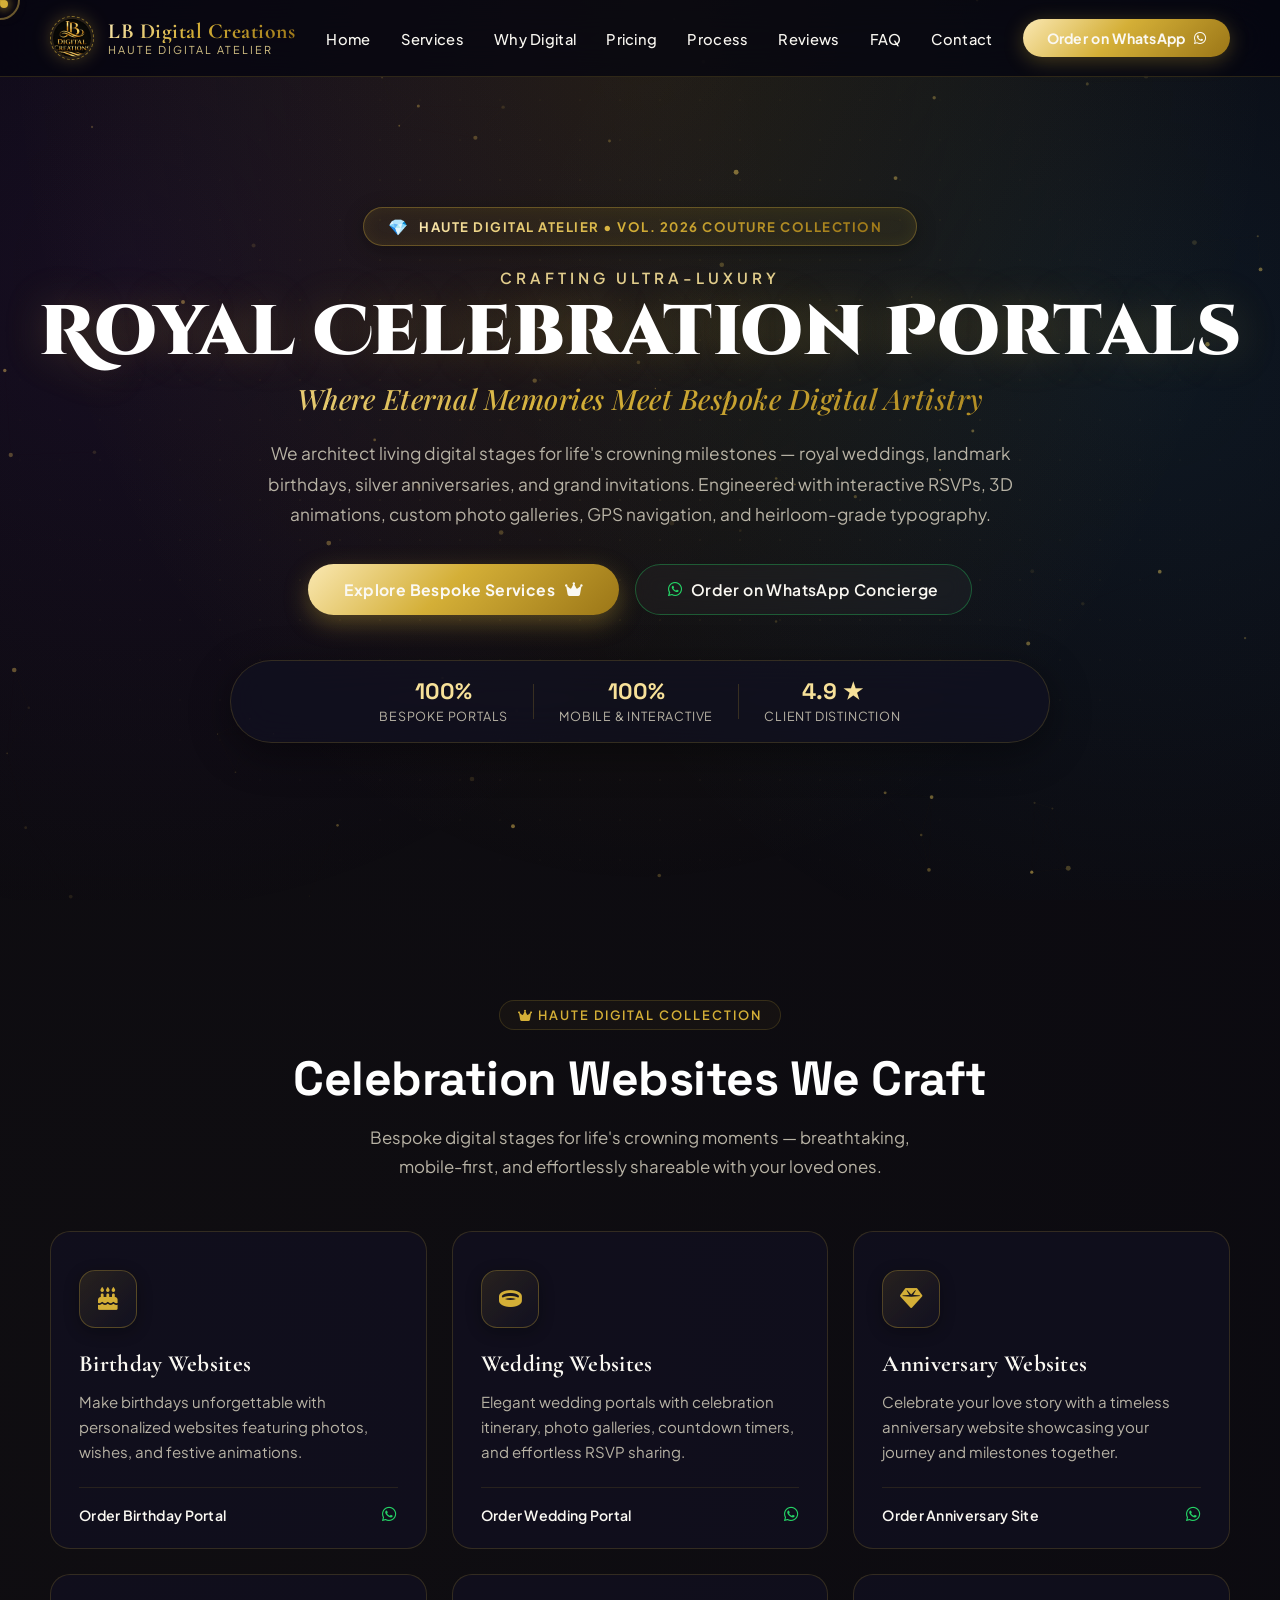
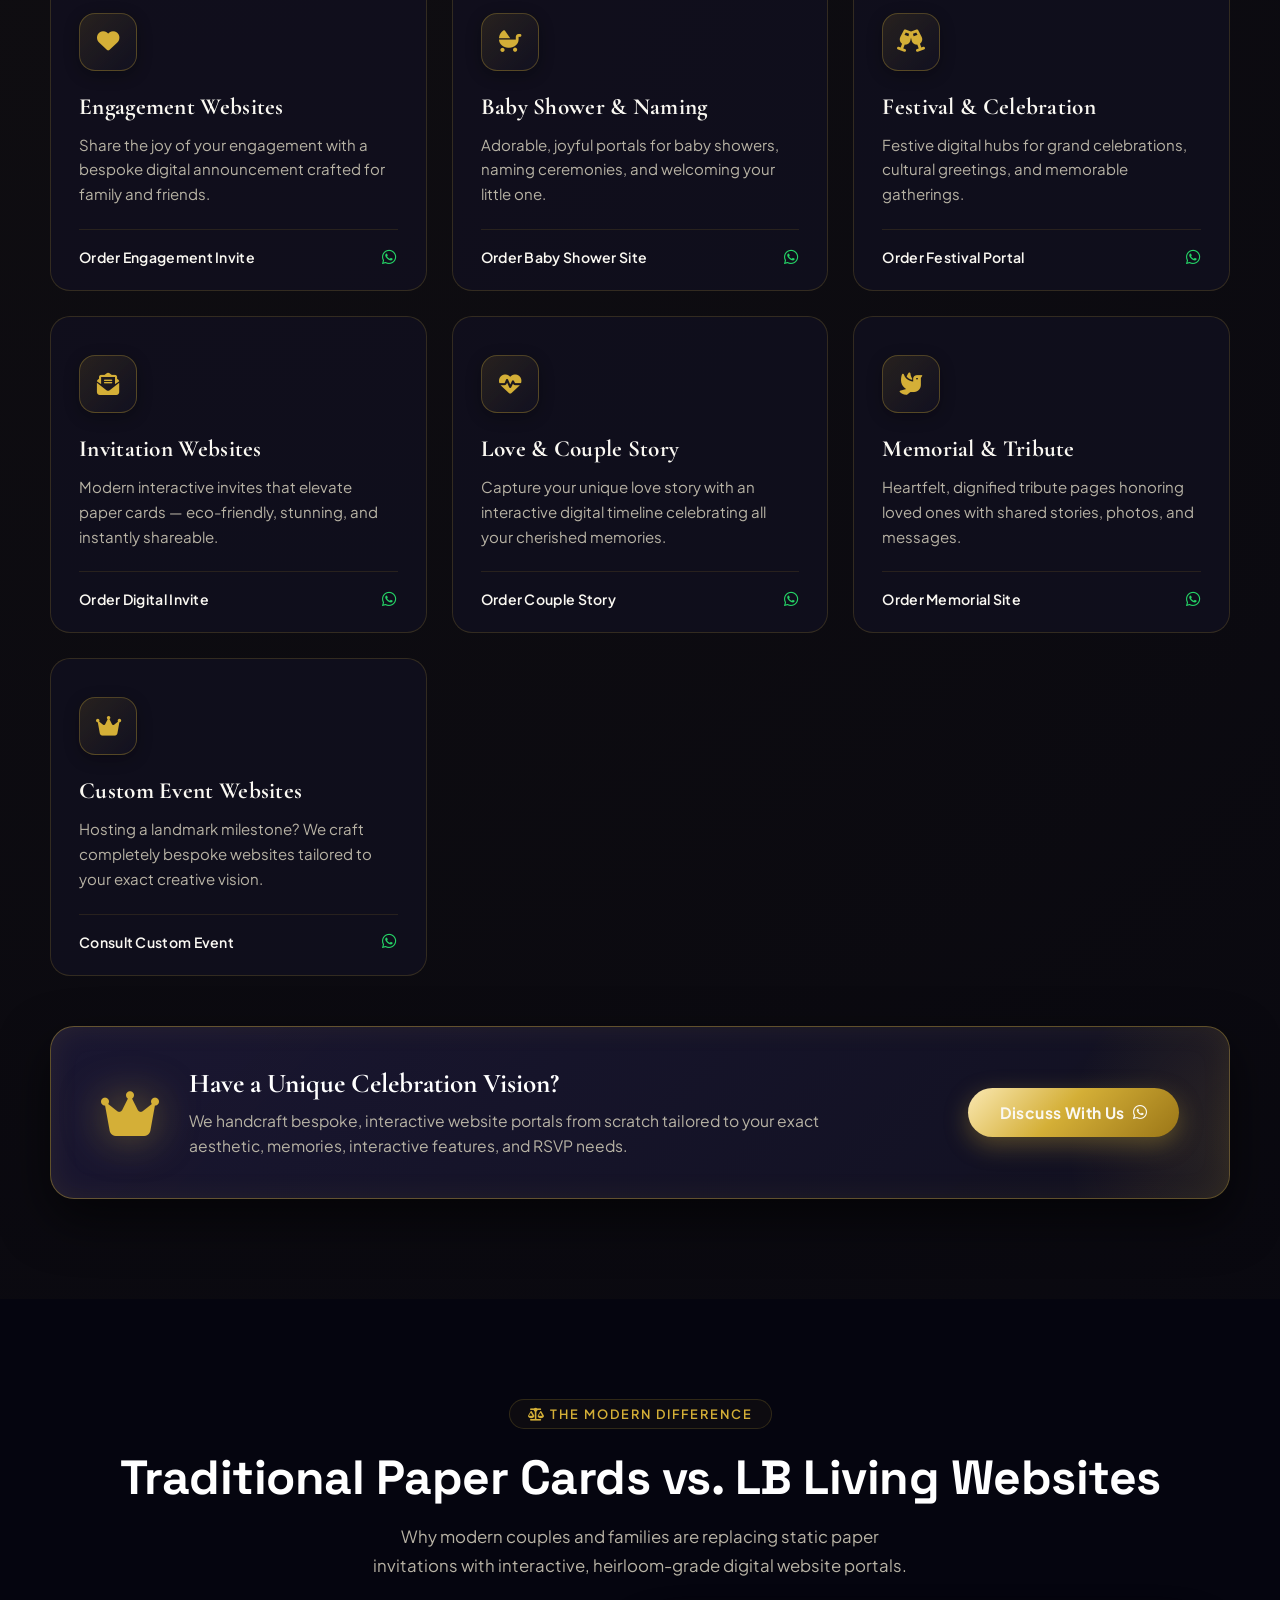
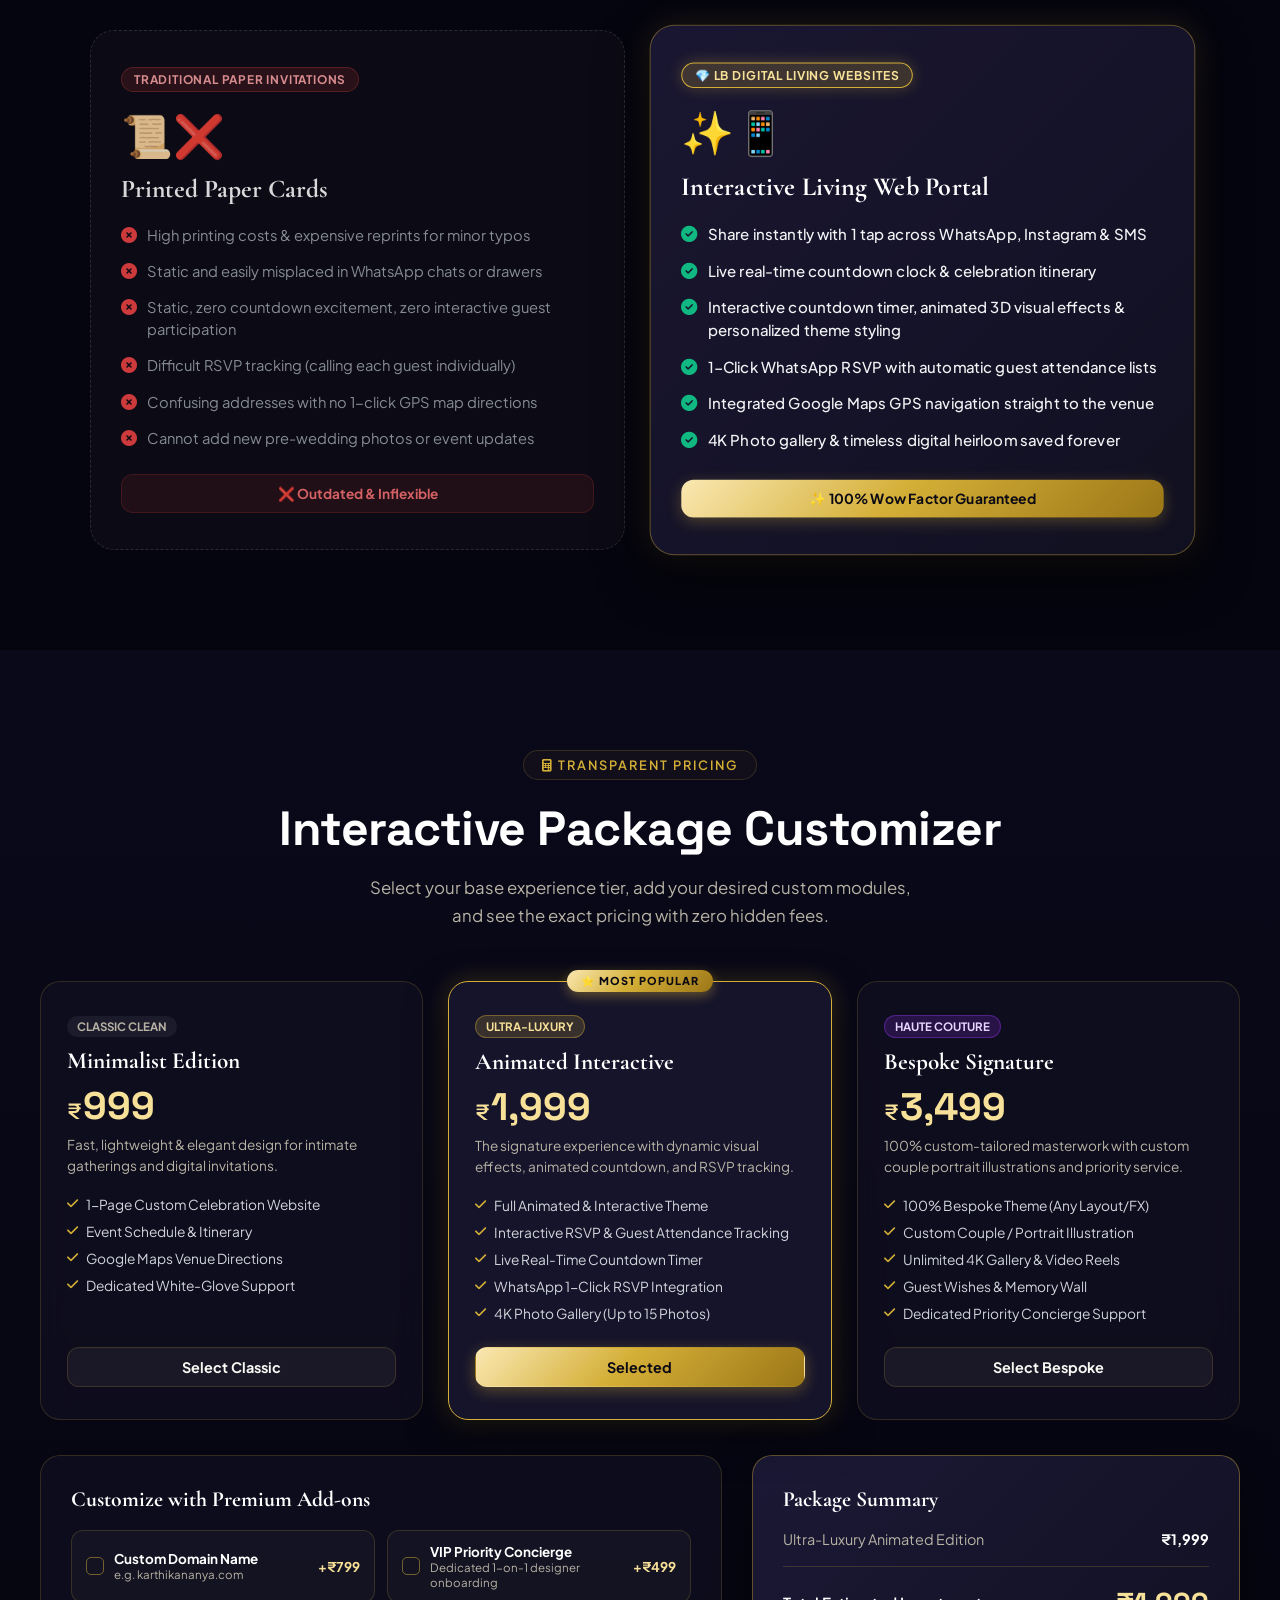
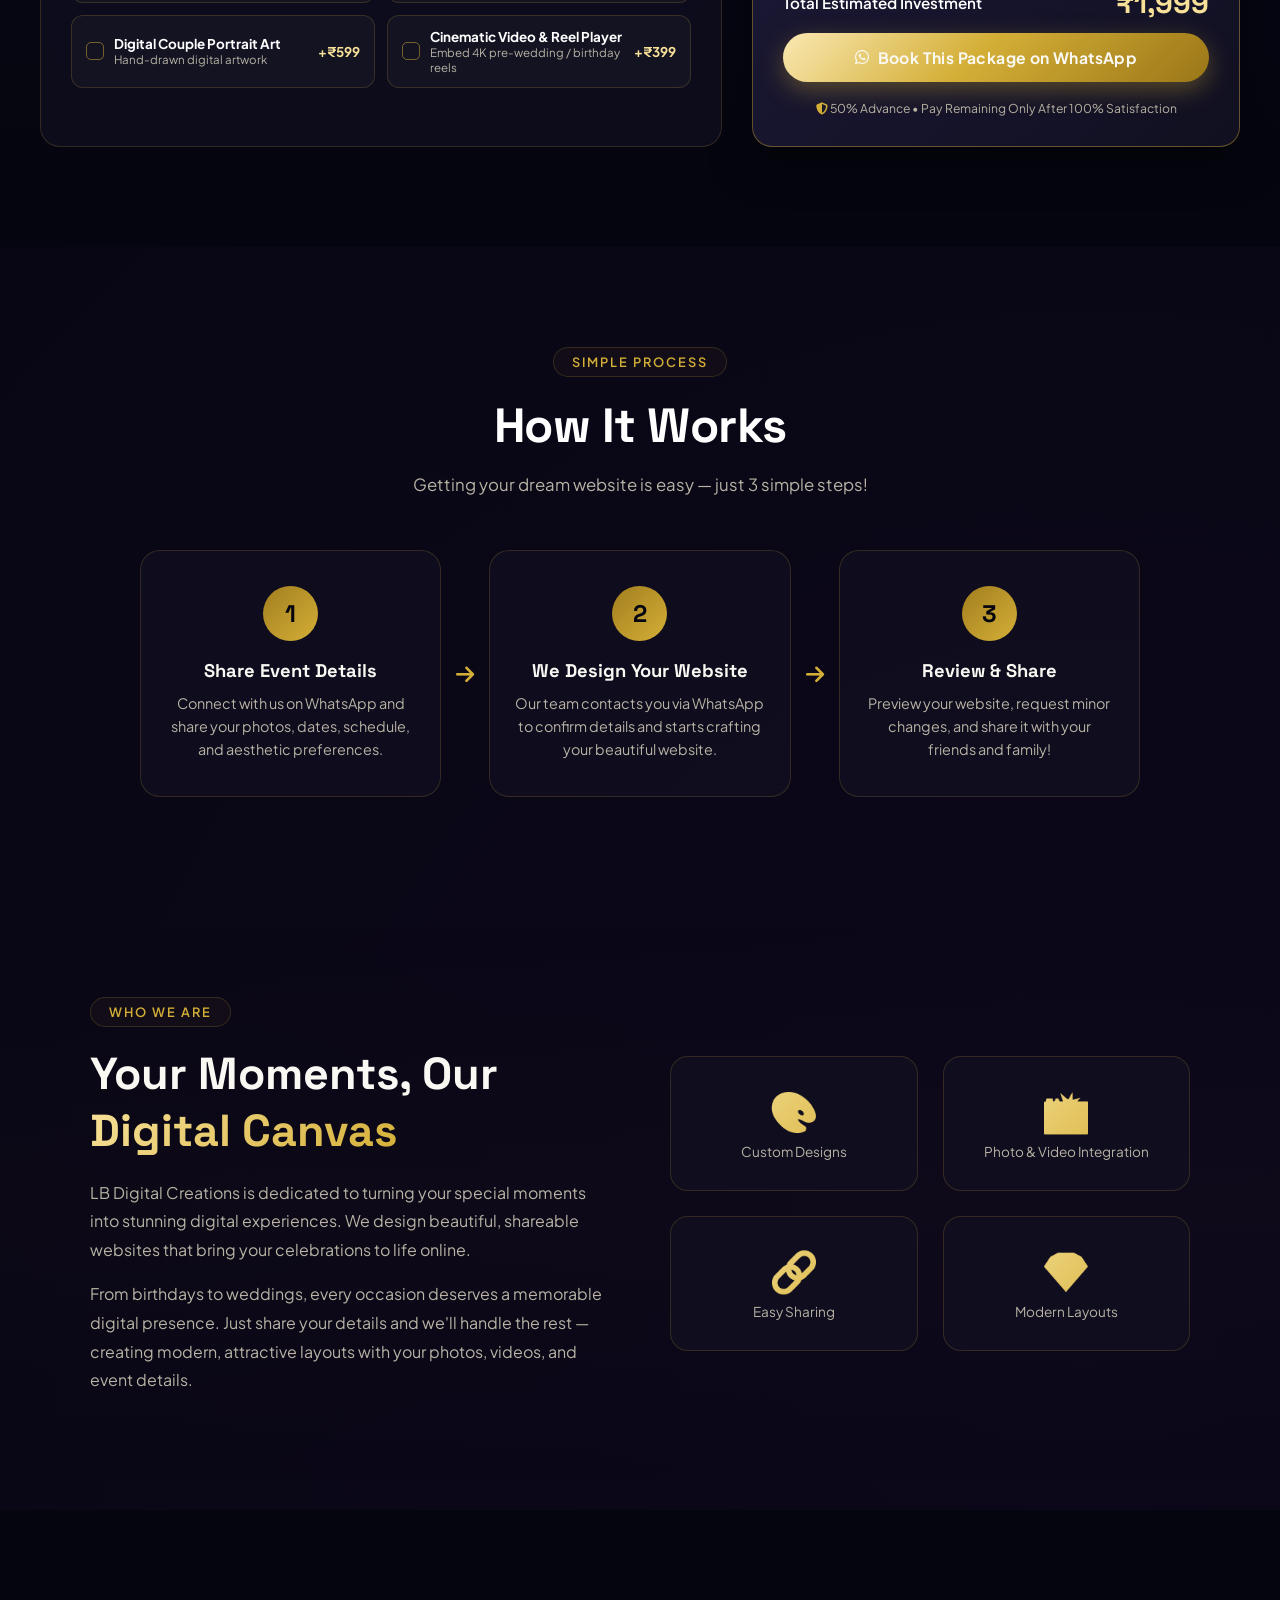
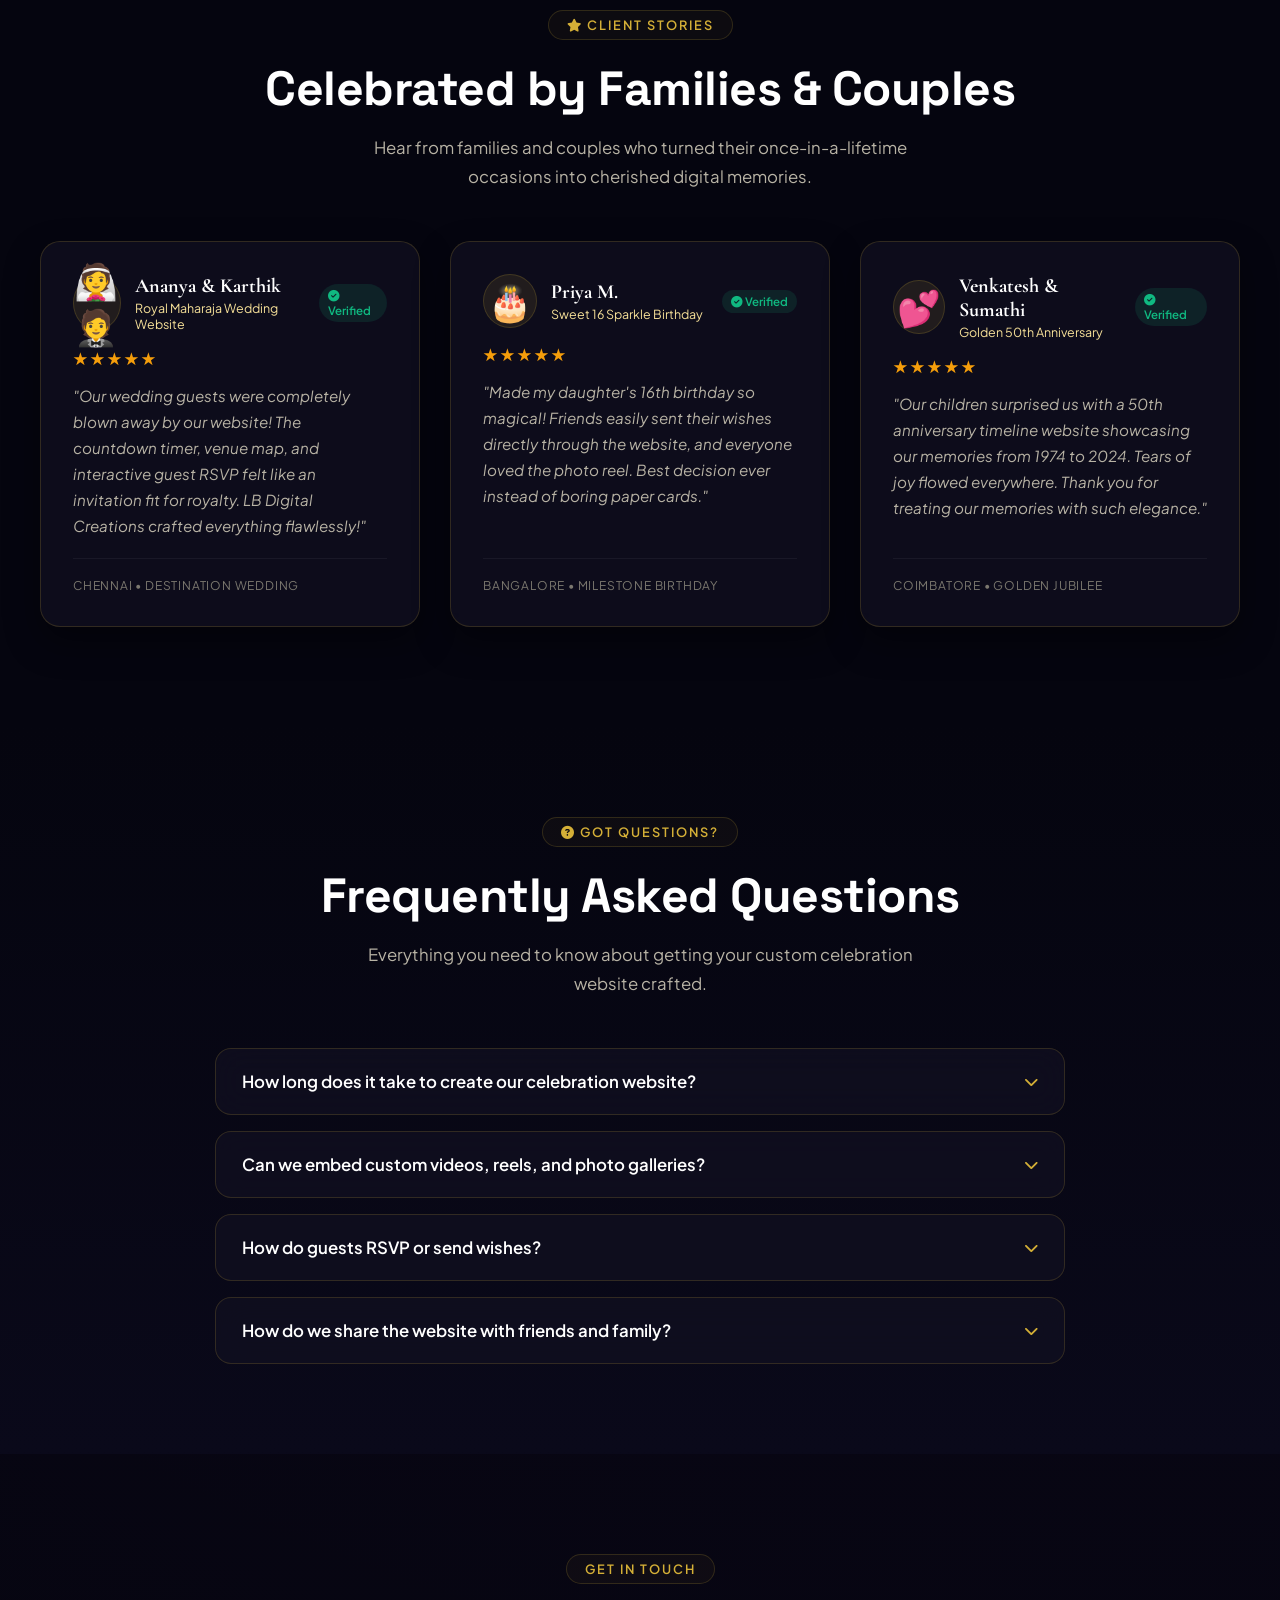
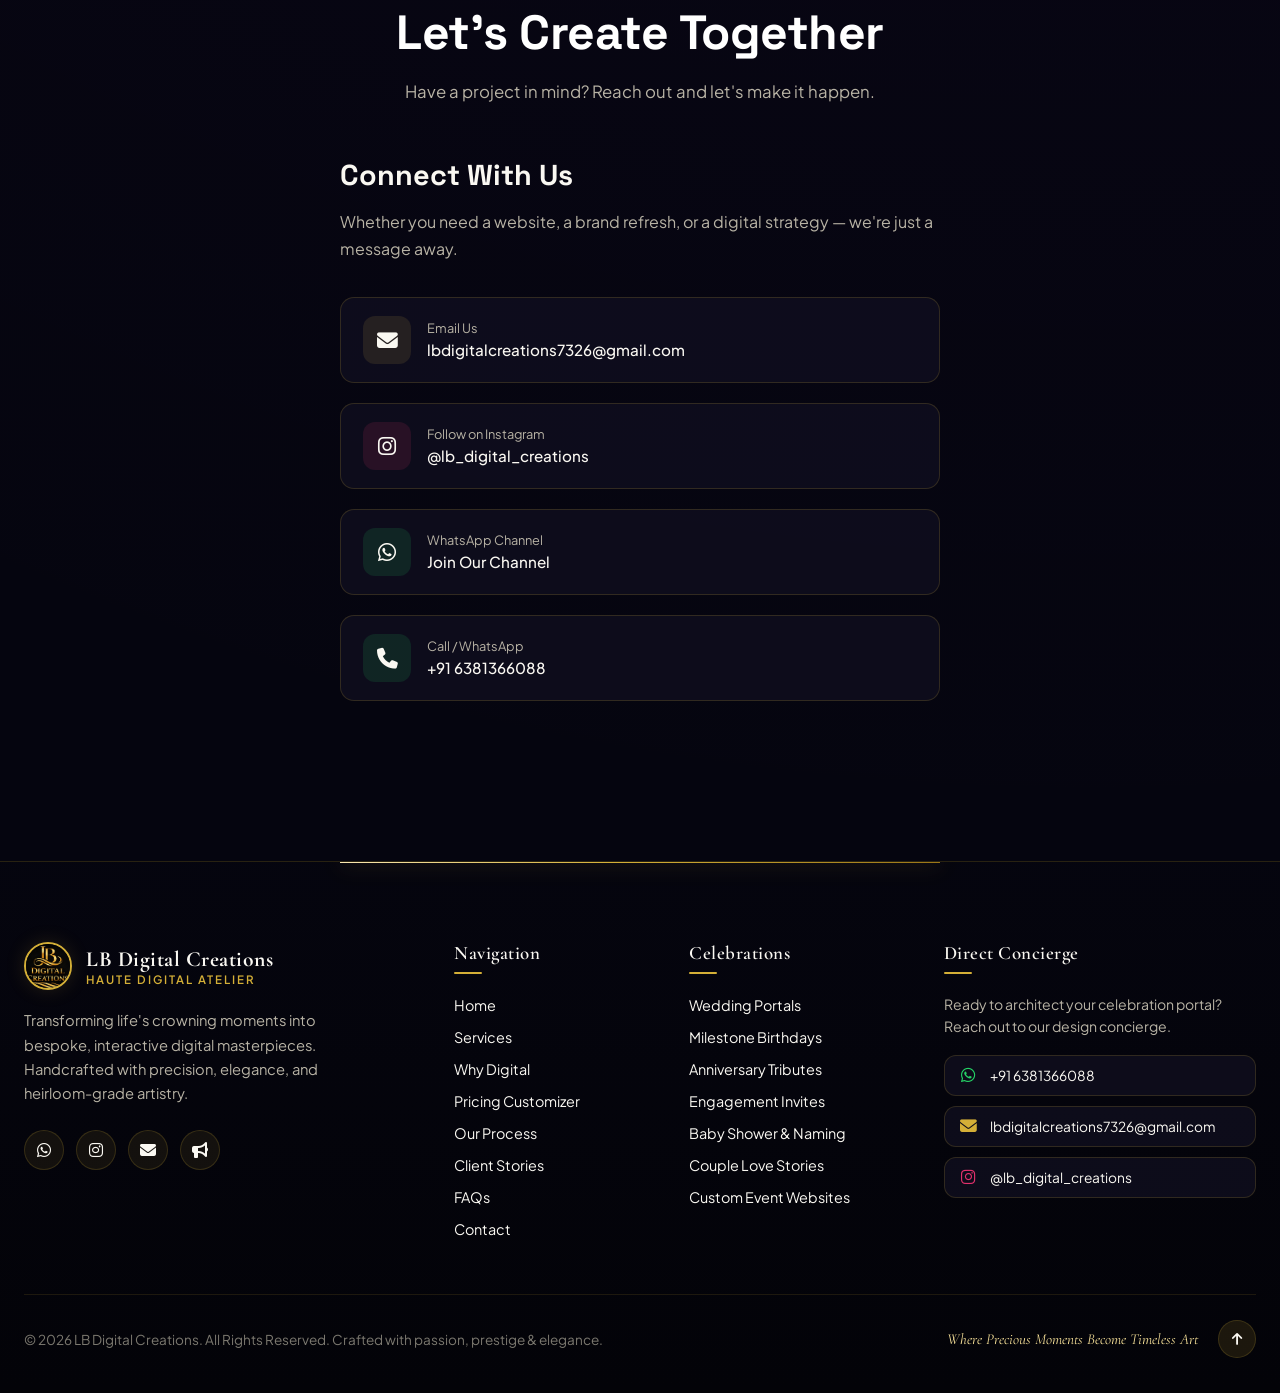
==== index.html @ 27dea885 "Convert service cards from anchor tags to div containers, enforce strict color overrides, and preven" ====
<!DOCTYPE html>
<html lang="en">

<head>
  <meta charset="UTF-8">
  <meta name="viewport" content="width=device-width, initial-scale=1.0">
  <title>LB Digital Creations — Creating Websites for Your Special Moments</title>
  <meta name="description"
    content="LB Digital Creations creates beautiful, shareable websites for birthdays, weddings, anniversaries, and all your special celebrations. Turn your moments into memorable digital experiences.">
  <meta name="keywords"
    content="LB Digital Creations, birthday website, wedding website, anniversary website, invitation website, celebration website, digital invitations, custom event websites, special moments website, lb digital">
  <meta name="author" content="LB Digital Creations">
  <meta name="robots" content="index, follow">
  <link rel="canonical" href="https://logeshwaran2097-hue.github.io/LB-Digital-Creations/">

  <!-- Open Graph / Social Media -->
  <meta property="og:type" content="website">
  <meta property="og:title" content="LB Digital Creations — Creating Websites for Your Special Moments">
  <meta property="og:description"
    content="We create beautiful, shareable websites for birthdays, weddings, anniversaries, and all your special celebrations.">
  <meta property="og:url" content="https://logeshwaran2097-hue.github.io/LB-Digital-Creations/">
  <meta property="og:image" content="https://logeshwaran2097-hue.github.io/LB-Digital-Creations/logo.jpg">
  <meta property="og:site_name" content="LB Digital Creations">

  <!-- Twitter Card -->
  <meta name="twitter:card" content="summary_large_image">
  <meta name="twitter:title" content="LB Digital Creations">
  <meta name="twitter:description"
    content="Creating Websites for Your Special Moments — Birthdays, Weddings, Anniversaries & More">
  <meta name="twitter:image" content="https://logeshwaran2097-hue.github.io/LB-Digital-Creations/logo.jpg">

  <!-- Favicon -->
  <link rel="icon" href="logo.jpg" type="image/jpeg">

  <!-- Structured Data for Google -->
  <script type="application/ld+json">
  {
    "@context": "https://schema.org",
    "@type": "Organization",
    "name": "LB Digital Creations",
    "description": "We create beautiful, shareable websites for birthdays, weddings, anniversaries, and all your special celebrations.",
    "email": "lbdigitalcreations7326@gmail.com",
    "telephone": "+916381366088",
    "sameAs": [
      "https://www.instagram.com/lb_digital_creations",
      "https://whatsapp.com/channel/0029Vb7jTKl9sBIAWhoh383E"
    ]
  }
  </script>

  <meta http-equiv="Cache-Control" content="no-cache, no-store, must-revalidate">
  <meta http-equiv="Pragma" content="no-cache">
  <meta http-equiv="Expires" content="0">

  <!-- Google Fonts: Cinzel Decorative, Playfair Display, Cormorant Garamond, Plus Jakarta Sans & Space Grotesk -->
  <link rel="preconnect" href="https://fonts.googleapis.com">
  <link rel="preconnect" href="https://fonts.gstatic.com" crossorigin>
  <link href="https://fonts.googleapis.com/css2?family=Cinzel+Decorative:wght@700;900&family=Playfair+Display:ital,wght@0,400;0,600;0,700;1,400;1,600&family=Cormorant+Garamond:ital,wght@0,500;0,600;0,700;1,400;1,600&family=Plus+Jakarta+Sans:wght@300;400;500;600;700;800&family=Space+Grotesk:wght@500;600;700&display=swap" rel="stylesheet">

  <link rel="stylesheet" href="style.css?v=2026.11">
  <link rel="stylesheet" href="https://cdnjs.cloudflare.com/ajax/libs/font-awesome/6.5.1/css/all.min.css">
</head>

<body>

  <!-- CUSTOM CURSOR -->
  <div class="cursor-dot"></div>
  <div class="cursor-ring"></div>

  <!-- LOADING SCREEN -->
  <div class="loader">
    <img src="logo.jpg" alt="LB Digital Creations" class="loader-logo">
    <div class="loader-bar"></div>
  </div>

  <!-- PARTICLES -->
  <canvas id="particles-canvas"></canvas>

  <!-- NAVBAR -->
  <nav class="navbar" id="navbar">
    <a href="#" class="nav-logo">
      <div class="logo-wrapper">
        <img src="logo.jpg" alt="LB Digital Creations">
        <span class="logo-ring"></span>
      </div>
      <div class="logo-text-group">
        <span class="brand-title">LB Digital Creations</span>
        <span class="brand-subtitle">Haute Digital Atelier</span>
      </div>
    </a>
    <ul class="nav-links">
      <li><a href="#home">Home</a></li>
      <li><a href="#services">Services</a></li>
      <li><a href="#comparison">Why Digital</a></li>
      <li><a href="#pricing">Pricing</a></li>
      <li><a href="#how-it-works">Process</a></li>
      <li><a href="#reviews">Reviews</a></li>
      <li><a href="#faq">FAQ</a></li>
      <li><a href="#contact">Contact</a></li>
      <li><a href="https://wa.me/916381366088?text=Hello%20LB%20Digital%20Creations!%20I'd%20like%20to%20order%20a%20luxury%20custom%20website." target="_blank" rel="noopener" class="nav-cta"><span>Order on WhatsApp</span> <i class="fab fa-whatsapp"></i></a></li>
    </ul>
    <button class="hamburger" aria-label="Menu">
      <span></span><span></span><span></span>
    </button>
  </nav>

  <!-- ===== HERO SECTION (ULTRA-EDITORIAL MAGAZINE VOGUE STYLE) ===== -->
  <section class="hero editorial-hero" id="home">
    <div class="hero-bg-glow g1"></div>
    <div class="hero-bg-glow g2"></div>
    <div class="hero-bg-glow g3"></div>
    <div class="hero-mesh-overlay"></div>
    
    <div class="hero-content editorial-hero-content">
      <!-- VOGUE EDITION BADGE -->
      <div class="editorial-badge reveal">
        <span class="editorial-badge-gem">💎</span>
        <span class="editorial-badge-text">HAUTE DIGITAL ATELIER • VOL. 2026 COUTURE COLLECTION</span>
        <span class="badge-shimmer"></span>
      </div>

      <!-- EDITORIAL VOGUE HEADLINE -->
      <div class="editorial-title-wrap reveal">
        <span class="editorial-pre-title">Crafting Ultra-Luxury</span>
        <h1 class="editorial-main-title">
          Royal Celebration Portals
        </h1>
        <p class="editorial-italic-script">
          Where Eternal Memories Meet Bespoke Digital Artistry
        </p>
      </div>
      
      <p class="editorial-lead-desc reveal">
        We architect living digital stages for life's crowning milestones — royal weddings, landmark birthdays, silver anniversaries, and grand invitations. Engineered with interactive RSVPs, 3D animations, custom photo galleries, GPS navigation, and heirloom-grade typography.
      </p>


      <!-- EDITORIAL CTA GROUP -->
      <div class="hero-btns editorial-btns reveal">
        <a href="#services" class="btn-primary btn-gold-luxury">
          <span>Explore Bespoke Services</span>
          <i class="fas fa-crown" style="margin-left:10px"></i>
        </a>
        <a href="https://wa.me/916381366088?text=Hello%20LB%20Digital%20Creations!%20I'd%20like%20to%20order%20a%20luxury%20custom%20website." target="_blank" rel="noopener" class="btn-outline btn-glass-whatsapp">
          <i class="fab fa-whatsapp" style="margin-right:8px; color: #25D366;"></i>
          <span>Order on WhatsApp Concierge</span>
        </a>
      </div>

      <!-- LUXURY STATS TICKER -->
      <div class="hero-stats-bar reveal">
        <div class="stat-pill">
          <div class="stat-number"><span class="counter" data-target="100" data-suffix="%">100%</span></div>
          <div class="stat-label">Bespoke Portals</div>
        </div>
        <div class="stat-divider"></div>
        <div class="stat-pill">
          <div class="stat-number">100%</div>
          <div class="stat-label">Mobile & Interactive</div>
        </div>
        <div class="stat-divider"></div>
        <div class="stat-pill">
          <div class="stat-number">4.9 ★</div>
          <div class="stat-label">Client Distinction</div>
        </div>
      </div>
    </div>
  </section>

  <!-- ===== SERVICES SECTION ===== -->
  <section class="services" id="services">
    <div class="section-header reveal">
      <span class="section-tag"><i class="fas fa-crown"></i> Haute Digital Collection</span>
      <h2>Celebration Websites We Craft</h2>
      <p>Bespoke digital stages for life's crowning moments — breathtaking, mobile-first, and effortlessly shareable with your loved ones.</p>
    </div>
    <div class="services-grid">
      <div class="service-card reveal" data-category="birthday">
        <div class="service-icon"><i class="fas fa-cake-candles"></i></div>
        <h3>Birthday Websites</h3>
        <p>Make birthdays unforgettable with personalized websites featuring photos, wishes, and festive animations.</p>
        <a href="https://wa.me/916381366088?text=Hello%20LB%20Digital%20Creations!%20I'd%20like%20to%20order%20a%20custom%20Birthday%20Website." target="_blank" rel="noopener" class="service-card-action">
          <span>Order Birthday Portal</span>
          <i class="fab fa-whatsapp"></i>
        </a>
      </div>
      <div class="service-card reveal" data-category="wedding">
        <div class="service-icon"><i class="fas fa-ring"></i></div>
        <h3>Wedding Websites</h3>
        <p>Elegant wedding portals with celebration itinerary, photo galleries, countdown timers, and effortless RSVP sharing.</p>
        <a href="https://wa.me/916381366088?text=Hello%20LB%20Digital%20Creations!%20I'd%20like%20to%20order%20a%20custom%20Wedding%20Website." target="_blank" rel="noopener" class="service-card-action">
          <span>Order Wedding Portal</span>
          <i class="fab fa-whatsapp"></i>
        </a>
      </div>
      <div class="service-card reveal" data-category="anniversary">
        <div class="service-icon"><i class="fas fa-gem"></i></div>
        <h3>Anniversary Websites</h3>
        <p>Celebrate your love story with a timeless anniversary website showcasing your journey and milestones together.</p>
        <a href="https://wa.me/916381366088?text=Hello%20LB%20Digital%20Creations!%20I'd%20like%20to%20order%20a%20custom%20Anniversary%20Website." target="_blank" rel="noopener" class="service-card-action">
          <span>Order Anniversary Site</span>
          <i class="fab fa-whatsapp"></i>
        </a>
      </div>
      <div class="service-card reveal" data-category="engagement">
        <div class="service-icon"><i class="fas fa-heart"></i></div>
        <h3>Engagement Websites</h3>
        <p>Share the joy of your engagement with a bespoke digital announcement crafted for family and friends.</p>
        <a href="https://wa.me/916381366088?text=Hello%20LB%20Digital%20Creations!%20I'd%20like%20to%20order%20a%20custom%20Engagement%20Website." target="_blank" rel="noopener" class="service-card-action">
          <span>Order Engagement Invite</span>
          <i class="fab fa-whatsapp"></i>
        </a>
      </div>
      <div class="service-card reveal" data-category="babyshower">
        <div class="service-icon"><i class="fas fa-baby-carriage"></i></div>
        <h3>Baby Shower &amp; Naming</h3>
        <p>Adorable, joyful portals for baby showers, naming ceremonies, and welcoming your little one.</p>
        <a href="https://wa.me/916381366088?text=Hello%20LB%20Digital%20Creations!%20I'd%20like%20to%20order%20a%20custom%20Baby%20Shower%20Website." target="_blank" rel="noopener" class="service-card-action">
          <span>Order Baby Shower Site</span>
          <i class="fab fa-whatsapp"></i>
        </a>
      </div>
      <div class="service-card reveal" data-category="special">
        <div class="service-icon"><i class="fas fa-champagne-glasses"></i></div>
        <h3>Festival &amp; Celebration</h3>
        <p>Festive digital hubs for grand celebrations, cultural greetings, and memorable gatherings.</p>
        <a href="https://wa.me/916381366088?text=Hello%20LB%20Digital%20Creations!%20I'd%20like%20to%20order%20a%20custom%20Festival%20Website." target="_blank" rel="noopener" class="service-card-action">
          <span>Order Festival Portal</span>
          <i class="fab fa-whatsapp"></i>
        </a>
      </div>
      <div class="service-card reveal" data-category="invitation">
        <div class="service-icon"><i class="fas fa-envelope-open-text"></i></div>
        <h3>Invitation Websites</h3>
        <p>Modern interactive invites that elevate paper cards — eco-friendly, stunning, and instantly shareable.</p>
        <a href="https://wa.me/916381366088?text=Hello%20LB%20Digital%20Creations!%20I'd%20like%20to%20order%20a%20custom%20Digital%20Invitation%20Website." target="_blank" rel="noopener" class="service-card-action">
          <span>Order Digital Invite</span>
          <i class="fab fa-whatsapp"></i>
        </a>
      </div>
      <div class="service-card reveal" data-category="anniversary">
        <div class="service-icon"><i class="fas fa-heart-pulse"></i></div>
        <h3>Love &amp; Couple Story</h3>
        <p>Capture your unique love story with an interactive digital timeline celebrating all your cherished memories.</p>
        <a href="https://wa.me/916381366088?text=Hello%20LB%20Digital%20Creations!%20I'd%20like%20to%20order%20a%20custom%20Love%20Story%20Website." target="_blank" rel="noopener" class="service-card-action">
          <span>Order Couple Story</span>
          <i class="fab fa-whatsapp"></i>
        </a>
      </div>
      <div class="service-card reveal" data-category="special">
        <div class="service-icon"><i class="fas fa-dove"></i></div>
        <h3>Memorial &amp; Tribute</h3>
        <p>Heartfelt, dignified tribute pages honoring loved ones with shared stories, photos, and messages.</p>
        <a href="https://wa.me/916381366088?text=Hello%20LB%20Digital%20Creations!%20I'd%20like%20to%20order%20a%20custom%20Memorial%20Tribute%20Website." target="_blank" rel="noopener" class="service-card-action">
          <span>Order Memorial Site</span>
          <i class="fab fa-whatsapp"></i>
        </a>
      </div>
      <div class="service-card reveal" data-category="all">
        <div class="service-icon"><i class="fas fa-crown"></i></div>
        <h3>Custom Event Websites</h3>
        <p>Hosting a landmark milestone? We craft completely bespoke websites tailored to your exact creative vision.</p>
        <a href="https://wa.me/916381366088?text=Hello%20LB%20Digital%20Creations!%20I'd%20like%20to%20order%20a%20bespoke%20event%20website." target="_blank" rel="noopener" class="service-card-action">
          <span>Consult Custom Event</span>
          <i class="fab fa-whatsapp"></i>
        </a>
      </div>
    </div>

    <!-- BESPOKE CUSTOM ATELIER BANNER -->
    <div class="custom-atelier-banner reveal" style="margin-top: 50px;">
      <div class="atelier-banner-content">
        <div class="atelier-crown"><i class="fas fa-crown"></i></div>
        <div class="atelier-text">
          <h3>Have a Unique Celebration Vision?</h3>
          <p>We handcraft bespoke, interactive website portals from scratch tailored to your exact aesthetic, memories, interactive features, and RSVP needs.</p>
        </div>
        <a href="https://wa.me/916381366088?text=Hello%20LB%20Digital%20Creations!%20I'd%20like%20to%20discuss%20a%20bespoke%20celebration%20website%20vision." target="_blank" rel="noopener" class="btn-primary atelier-btn">
          <span>Discuss With Us</span>
          <i class="fab fa-whatsapp" style="margin-left: 8px;"></i>
        </a>
      </div>
    </div>
  </section>



  <!-- ========================================================
       FEATURE 2: BEFORE VS AFTER (PAPER VS DIGITAL)
       ======================================================== -->
  <section class="comparison-section" id="comparison">
    <div class="section-header reveal">
      <span class="section-tag"><i class="fas fa-balance-scale"></i> The Modern Difference</span>
      <h2>Traditional Paper Cards vs. LB Living Websites</h2>
      <p>Why modern couples and families are replacing static paper invitations with interactive, heirloom-grade digital website portals.</p>
    </div>

    <div class="comparison-grid reveal">
      <!-- TRADITIONAL PAPER CARD -->
      <div class="comparison-card paper-side">
        <div class="comp-badge paper">Traditional Paper Invitations</div>
        <div class="comp-icon-display">📜❌</div>
        <h3>Printed Paper Cards</h3>
        <ul class="comp-checklist">
          <li class="negative"><i class="fas fa-times-circle"></i> High printing costs & expensive reprints for minor typos</li>
          <li class="negative"><i class="fas fa-times-circle"></i> Static and easily misplaced in WhatsApp chats or drawers</li>
          <li class="negative"><i class="fas fa-times-circle"></i> Static, zero countdown excitement, zero interactive guest participation</li>
          <li class="negative"><i class="fas fa-times-circle"></i> Difficult RSVP tracking (calling each guest individually)</li>
          <li class="negative"><i class="fas fa-times-circle"></i> Confusing addresses with no 1-click GPS map directions</li>
          <li class="negative"><i class="fas fa-times-circle"></i> Cannot add new pre-wedding photos or event updates</li>
        </ul>
        <div class="comp-summary-pill paper">❌ Outdated & Inflexible</div>
      </div>

      <!-- LB DIGITAL CREATIONS -->
      <div class="comparison-card digital-side">
        <div class="comp-badge luxury-glow">💎 LB Digital Living Websites</div>
        <div class="comp-icon-display">✨📱</div>
        <h3>Interactive Living Web Portal</h3>
        <ul class="comp-checklist">
          <li class="positive"><i class="fas fa-check-circle"></i> Share instantly with 1 tap across WhatsApp, Instagram & SMS</li>
          <li class="positive"><i class="fas fa-check-circle"></i> Live real-time countdown clock & celebration itinerary</li>
          <li class="positive"><i class="fas fa-check-circle"></i> Interactive countdown timer, animated 3D visual effects & personalized theme styling</li>
          <li class="positive"><i class="fas fa-check-circle"></i> 1-Click WhatsApp RSVP with automatic guest attendance lists</li>
          <li class="positive"><i class="fas fa-check-circle"></i> Integrated Google Maps GPS navigation straight to the venue</li>
          <li class="positive"><i class="fas fa-check-circle"></i> 4K Photo gallery & timeless digital heirloom saved forever</li>
        </ul>
        <div class="comp-summary-pill digital">✨ 100% Wow Factor Guaranteed</div>
      </div>
    </div>
  </section>

  <!-- ========================================================
       FEATURE 3: INTERACTIVE PRICING CALCULATOR
       ======================================================== -->
  <section class="pricing-calc-section" id="pricing">
    <div class="section-header reveal">
      <span class="section-tag"><i class="fas fa-calculator"></i> Transparent Pricing</span>
      <h2>Interactive Package Customizer</h2>
      <p>Select your base experience tier, add your desired custom modules, and see the exact pricing with zero hidden fees.</p>
    </div>

    <div class="pricing-calc-wrap reveal">
      <!-- TIER SELECTOR -->
      <div class="tier-select-grid">
        <!-- TIER 1 -->
        <div class="tier-card" data-tier="classic" data-price="999">
          <div class="tier-header">
            <span class="tier-tag">Classic Clean</span>
            <h3>Minimalist Edition</h3>
            <div class="tier-price">
              <span class="currency">₹</span>
              <span class="amount">999</span>
            </div>
            <p>Fast, lightweight & elegant design for intimate gatherings and digital invitations.</p>
          </div>
          <ul class="tier-features">
            <li><i class="fas fa-check"></i> 1-Page Custom Celebration Website</li>
            <li><i class="fas fa-check"></i> Event Schedule & Itinerary</li>
            <li><i class="fas fa-check"></i> Google Maps Venue Directions</li>
            <li><i class="fas fa-check"></i> Dedicated White-Glove Support</li>
          </ul>
          <button class="tier-select-btn" type="button">Select Classic</button>
        </div>

        <!-- TIER 2 (FEATURED) -->
        <div class="tier-card featured active" data-tier="luxury" data-price="1999">
          <div class="popular-ribbon">⭐ MOST POPULAR</div>
          <div class="tier-header">
            <span class="tier-tag gold">Ultra-Luxury</span>
            <h3>Animated Interactive</h3>
            <div class="tier-price">
              <span class="currency">₹</span>
              <span class="amount">1,999</span>
            </div>
            <p class="editorial-card-desc">The signature experience with dynamic visual effects, animated countdown, and RSVP tracking.</p>
          </div>
          <ul class="tier-features">
            <li><i class="fas fa-check"></i> Full Animated & Interactive Theme</li>
            <li><i class="fas fa-check"></i> Interactive RSVP & Guest Attendance Tracking</li>
            <li><i class="fas fa-check"></i> Live Real-Time Countdown Timer</li>
            <li><i class="fas fa-check"></i> WhatsApp 1-Click RSVP Integration</li>
            <li><i class="fas fa-check"></i> 4K Photo Gallery (Up to 15 Photos)</li>
          </ul>
          <button class="tier-select-btn active" type="button">Selected</button>
        </div>

        <!-- TIER 3 -->
        <div class="tier-card" data-tier="bespoke" data-price="3499">
          <div class="tier-header">
            <span class="tier-tag royal">Haute Couture</span>
            <h3>Bespoke Signature</h3>
            <div class="tier-price">
              <span class="currency">₹</span>
              <span class="amount">3,499</span>
            </div>
            <p>100% custom-tailored masterwork with custom couple portrait illustrations and priority service.</p>
          </div>
          <ul class="tier-features">
            <li><i class="fas fa-check"></i> 100% Bespoke Theme (Any Layout/FX)</li>
            <li><i class="fas fa-check"></i> Custom Couple / Portrait Illustration</li>
            <li><i class="fas fa-check"></i> Unlimited 4K Gallery & Video Reels</li>
            <li><i class="fas fa-check"></i> Guest Wishes & Memory Wall</li>
            <li><i class="fas fa-check"></i> Dedicated Priority Concierge Support</li>
          </ul>
          <button class="tier-select-btn" type="button">Select Bespoke</button>
        </div>
      </div>

      <!-- ADD-ONS & SUMMARY ROW -->
      <div class="calc-bottom-panel">
        <div class="calc-addons-col">
          <h4>Customize with Premium Add-ons</h4>
          <div class="calc-addons-grid">
            <label class="calc-addon-item">
              <input type="checkbox" class="calc-addon-check" data-name="Custom Domain (.com / .in)" data-cost="799">
              <span class="calc-check-box"><i class="fas fa-check"></i></span>
              <div class="calc-addon-meta">
                <strong>Custom Domain Name</strong>
                <small>e.g. karthikananya.com</small>
              </div>
              <span class="calc-addon-price">+₹799</span>
            </label>

            <label class="calc-addon-item">
              <input type="checkbox" class="calc-addon-check" data-name="VIP Priority Concierge Support" data-cost="499">
              <span class="calc-check-box"><i class="fas fa-check"></i></span>
              <div class="calc-addon-meta">
                <strong>VIP Priority Concierge</strong>
                <small>Dedicated 1-on-1 designer onboarding</small>
              </div>
              <span class="calc-addon-price">+₹499</span>
            </label>

            <label class="calc-addon-item">
              <input type="checkbox" class="calc-addon-check" data-name="Custom Portrait Illustration" data-cost="599">
              <span class="calc-check-box"><i class="fas fa-check"></i></span>
              <div class="calc-addon-meta">
                <strong>Digital Couple Portrait Art</strong>
                <small>Hand-drawn digital artwork</small>
              </div>
              <span class="calc-addon-price">+₹599</span>
            </label>

            <label class="calc-addon-item">
              <input type="checkbox" class="calc-addon-check" data-name="Cinematic Video Reel Integration" data-cost="399">
              <span class="calc-check-box"><i class="fas fa-check"></i></span>
              <div class="calc-addon-meta">
                <strong>Cinematic Video & Reel Player</strong>
                <small>Embed 4K pre-wedding / birthday reels</small>
              </div>
              <span class="calc-addon-price">+₹399</span>
            </label>
          </div>
        </div>

        <!-- TOTAL & BOOKING CTA -->
        <div class="calc-summary-col">
          <div class="summary-breakdown-card">
            <h4>Package Summary</h4>
            <div class="breakdown-line">
              <span id="calc-selected-tier-name">Ultra-Luxury Animated Edition</span>
              <strong id="calc-tier-cost">₹1,999</strong>
            </div>
            <div class="breakdown-line" id="calc-addons-breakdown-row" style="display:none;">
              <span>Selected Add-ons</span>
              <strong id="calc-addons-cost">+₹0</strong>
            </div>
            <div class="breakdown-divider"></div>
            <div class="breakdown-total">
              <span>Total Estimated Investment</span>
              <strong class="total-gold-price" id="calc-grand-total">₹1,999</strong>
            </div>
            <a href="#" id="calc-whatsapp-book-btn" target="_blank" rel="noopener" class="btn-primary btn-gold-luxury w-100 mt-3">
              <i class="fab fa-whatsapp" style="margin-right: 8px;"></i>
              <span>Book This Package on WhatsApp</span>
            </a>
            <div class="summary-guarantee">
              <i class="fas fa-shield-alt" style="color:var(--gold)"></i> 50% Advance • Pay Remaining Only After 100% Satisfaction
            </div>
          </div>
        </div>
      </div>
    </div>
  </section>

  <!-- ===== HOW IT WORKS SECTION ===== -->
  <section class="how-it-works" id="how-it-works">
    <div class="section-header reveal">
      <span class="section-tag">Simple Process</span>
      <h2>How It Works</h2>
      <p>Getting your dream website is easy — just 3 simple steps!</p>
    </div>
    <div class="steps-grid">
      <div class="step-card reveal">
        <div class="step-number">1</div>
        <h3>Share Event Details</h3>
        <p>Connect with us on WhatsApp and share your photos, dates, schedule, and aesthetic preferences.</p>
      </div>
      <div class="step-connector reveal"><i class="fas fa-arrow-right"></i></div>
      <div class="step-card reveal">
        <div class="step-number">2</div>
        <h3>We Design Your Website</h3>
        <p>Our team contacts you via WhatsApp to confirm details and starts crafting your beautiful website.</p>
      </div>
      <div class="step-connector reveal"><i class="fas fa-arrow-right"></i></div>
      <div class="step-card reveal">
        <div class="step-number">3</div>
        <h3>Review & Share</h3>
        <p>Preview your website, request minor changes, and share it with your friends and family!</p>
      </div>
    </div>
  </section>

  <!-- ===== ABOUT SECTION ===== -->
  <section class="about" id="about">
    <div class="about-grid">
      <div class="about-text reveal">
        <span class="section-tag">Who We Are</span>
        <h2>Your Moments, Our <span class="highlight">Digital Canvas</span></h2>
        <p>LB Digital Creations is dedicated to turning your special moments into stunning digital experiences. We
          design beautiful, shareable websites that bring your celebrations to life online.</p>
        <p>From birthdays to weddings, every occasion deserves a memorable digital presence. Just share your details and
          we'll handle the rest — creating modern, attractive layouts with your photos, videos, and event details.</p>
      </div>
      <div class="about-stats reveal">
        <div class="stat-card">
          <div class="number">🎨</div>
          <div class="label">Custom Designs</div>
        </div>
        <div class="stat-card">
          <div class="number">📸</div>
          <div class="label">Photo & Video Integration</div>
        </div>
        <div class="stat-card">
          <div class="number">🔗</div>
          <div class="label">Easy Sharing</div>
        </div>
        <div class="stat-card">
          <div class="number">💎</div>
          <div class="label">Modern Layouts</div>
        </div>
      </div>
    </div>
  </section>

  <!-- ===== REVIEWS & TESTIMONIALS SECTION ===== -->
  <section class="reviews-section" id="reviews">
    <div class="section-header reveal">
      <span class="section-tag"><i class="fas fa-star"></i> Client Stories</span>
      <h2>Celebrated by Families & Couples</h2>
      <p>Hear from families and couples who turned their once-in-a-lifetime occasions into cherished digital memories.</p>
    </div>

    <div class="reviews-grid">
      <div class="review-card reveal">
        <div class="review-header">
          <div class="review-avatar">👰🤵</div>
          <div class="review-author-meta">
            <h4>Ananya & Karthik</h4>
            <p>Royal Maharaja Wedding Website</p>
          </div>
          <div class="review-badge-verified"><i class="fas fa-check-circle"></i> Verified</div>
        </div>
        <div class="review-stars">★★★★★</div>
        <p class="review-text">"Our wedding guests were completely blown away by our website! The countdown timer, venue map, and interactive guest RSVP felt like an invitation fit for royalty. LB Digital Creations crafted everything flawlessly!"</p>
        <div class="review-footer">
          <span class="review-tag">Chennai • Destination Wedding</span>
        </div>
      </div>

      <div class="review-card reveal">
        <div class="review-header">
          <div class="review-avatar">🎂</div>
          <div class="review-author-meta">
            <h4>Priya M.</h4>
            <p>Sweet 16 Sparkle Birthday</p>
          </div>
          <div class="review-badge-verified"><i class="fas fa-check-circle"></i> Verified</div>
        </div>
        <div class="review-stars">★★★★★</div>
        <p class="review-text">"Made my daughter's 16th birthday so magical! Friends easily sent their wishes directly through the website, and everyone loved the photo reel. Best decision ever instead of boring paper cards."</p>
        <div class="review-footer">
          <span class="review-tag">Bangalore • Milestone Birthday</span>
        </div>
      </div>

      <div class="review-card reveal">
        <div class="review-header">
          <div class="review-avatar">💕</div>
          <div class="review-author-meta">
            <h4>Venkatesh & Sumathi</h4>
            <p>Golden 50th Anniversary</p>
          </div>
          <div class="review-badge-verified"><i class="fas fa-check-circle"></i> Verified</div>
        </div>
        <div class="review-stars">★★★★★</div>
        <p class="review-text">"Our children surprised us with a 50th anniversary timeline website showcasing our memories from 1974 to 2024. Tears of joy flowed everywhere. Thank you for treating our memories with such elegance."</p>
        <div class="review-footer">
          <span class="review-tag">Coimbatore • Golden Jubilee</span>
        </div>
      </div>
    </div>
  </section>

  <!-- ===== FAQ SECTION ===== -->
  <section class="faq-section" id="faq">
    <div class="section-header reveal">
      <span class="section-tag"><i class="fas fa-question-circle"></i> Got Questions?</span>
      <h2>Frequently Asked Questions</h2>
      <p>Everything you need to know about getting your custom celebration website crafted.</p>
    </div>

    <div class="faq-container reveal">
      <div class="faq-item">
        <button class="faq-question" aria-expanded="false">
          <span>How long does it take to create our celebration website?</span>
          <i class="fas fa-chevron-down faq-icon"></i>
        </button>
        <div class="faq-answer">
          <p>Each celebration portal is handcrafted with dedicated white-glove attention to detail once you provide your photos, schedule, and preferences. We work with you to ensure every detail is tailored to perfection.</p>
        </div>
      </div>

      <div class="faq-item">
        <button class="faq-question" aria-expanded="false">
          <span>Can we embed custom videos, reels, and photo galleries?</span>
          <i class="fas fa-chevron-down faq-icon"></i>
        </button>
        <div class="faq-answer">
          <p>Yes, absolutely! We can embed YouTube teasers, Instagram reels, pre-wedding films, and high-resolution photo galleries with smooth responsive playback and elegant full-screen lightbox viewing.</p>
        </div>
      </div>

      <div class="faq-item">
        <button class="faq-question" aria-expanded="false">
          <span>How do guests RSVP or send wishes?</span>
          <i class="fas fa-chevron-down faq-icon"></i>
        </button>
        <div class="faq-answer">
          <p>Every custom celebration website includes interactive guest interaction modules: 1-click WhatsApp RSVP, guest attendance confirmation, digital wish wall, or Google Maps venue directions for effortless navigation.</p>
        </div>
      </div>

      <div class="faq-item">
        <button class="faq-question" aria-expanded="false">
          <span>How do we share the website with friends and family?</span>
          <i class="fas fa-chevron-down faq-icon"></i>
        </button>
        <div class="faq-answer">
          <p>You will receive a sleek, personalized link (e.g. <code>lbdigitalcreations.in/karthik-ananya</code> or custom domain) with customized WhatsApp preview thumbnails, title, and description ready to share in family groups with 1 tap!</p>
        </div>
      </div>
    </div>
  </section>

  <!-- ===== CONTACT SECTION ===== -->
  <section class="contact" id="contact">
    <div class="section-header reveal">
      <span class="section-tag">Get In Touch</span>
      <h2>Let's Create Together</h2>
      <p>Have a project in mind? Reach out and let's make it happen.</p>
    </div>
    <div class="contact-grid">
      <div class="contact-info reveal">
        <h3>Connect With Us</h3>
        <p>Whether you need a website, a brand refresh, or a digital strategy — we're just a message away.</p>
        <div class="contact-links">
          <a href="mailto:lbdigitalcreations7326@gmail.com" class="contact-link" id="email-link">
            <div class="icon email"><i class="fas fa-envelope"></i></div>
            <div class="details">
              <span>Email Us</span>
              <strong>lbdigitalcreations7326@gmail.com</strong>
            </div>
          </a>
          <a href="https://www.instagram.com/lb_digital_creations" target="_blank" rel="noopener" class="contact-link"
            id="insta-link">
            <div class="icon insta"><i class="fab fa-instagram"></i></div>
            <div class="details">
              <span>Follow on Instagram</span>
              <strong>@lb_digital_creations</strong>
            </div>
          </a>
          <a href="https://whatsapp.com/channel/0029Vb7jTKl9sBIAWhoh383E" target="_blank" rel="noopener"
            class="contact-link" id="whatsapp-link">
            <div class="icon whatsapp"><i class="fab fa-whatsapp"></i></div>
            <div class="details">
              <span>WhatsApp Channel</span>
              <strong>Join Our Channel</strong>
            </div>
          </a>
          <a href="https://wa.me/916381366088" target="_blank" rel="noopener" class="contact-link" id="call-link">
            <div class="icon whatsapp"><i class="fas fa-phone"></i></div>
            <div class="details">
              <span>Call / WhatsApp</span>
              <strong>+91 6381366088</strong>
            </div>
          </a>
        </div>
      </div>

    </div>
  </section>

  <!-- ===== LUXURY ATELIER FOOTER ===== -->
  <footer class="atelier-footer">
    <div class="footer-inner">
      <div class="footer-top-grid">
        <!-- BRAND COLUMN -->
        <div class="footer-brand-col">
          <div class="footer-logo-row">
            <img src="logo.jpg" alt="LB Digital Creations" class="footer-logo-img" width="48" height="48" style="width: 48px; height: 48px; max-width: 48px; max-height: 48px; border-radius: 50%; object-fit: cover; border: 2px solid var(--gold); box-shadow: var(--gold-glow-subtle); flex-shrink: 0;">
            <div class="footer-brand-text">
              <span class="footer-title">LB Digital Creations</span>
              <span class="footer-subtitle">Haute Digital Atelier</span>
            </div>
          </div>
          <p class="footer-bio">
            Transforming life's crowning moments into bespoke, interactive digital masterpieces. Handcrafted with precision, elegance, and heirloom-grade artistry.
          </p>
          <div class="footer-social-links">
            <a href="https://wa.me/916381366088" target="_blank" rel="noopener" class="footer-social-btn" aria-label="WhatsApp">
              <i class="fab fa-whatsapp"></i>
            </a>
            <a href="https://www.instagram.com/lb_digital_creations" target="_blank" rel="noopener" class="footer-social-btn" aria-label="Instagram">
              <i class="fab fa-instagram"></i>
            </a>
            <a href="mailto:lbdigitalcreations7326@gmail.com" class="footer-social-btn" aria-label="Email">
              <i class="fas fa-envelope"></i>
            </a>
            <a href="https://whatsapp.com/channel/0029Vb7jTKl9sBIAWhoh383E" target="_blank" rel="noopener" class="footer-social-btn" aria-label="WhatsApp Channel">
              <i class="fas fa-bullhorn"></i>
            </a>
          </div>
        </div>

        <!-- QUICK NAVIGATION -->
        <div class="footer-nav-col">
          <h4 class="footer-col-title">Navigation</h4>
          <ul class="footer-links-list">
            <li><a href="#home">Home</a></li>
            <li><a href="#services">Services</a></li>
            <li><a href="#comparison">Why Digital</a></li>
            <li><a href="#pricing">Pricing Customizer</a></li>
            <li><a href="#how-it-works">Our Process</a></li>
            <li><a href="#reviews">Client Stories</a></li>
            <li><a href="#faq">FAQs</a></li>
            <li><a href="#contact">Contact</a></li>
          </ul>
        </div>

        <!-- CELEBRATIONS CRAFTED -->
        <div class="footer-nav-col">
          <h4 class="footer-col-title">Celebrations</h4>
          <ul class="footer-links-list">
            <li><a href="#services">Wedding Portals</a></li>
            <li><a href="#services">Milestone Birthdays</a></li>
            <li><a href="#services">Anniversary Tributes</a></li>
            <li><a href="#services">Engagement Invites</a></li>
            <li><a href="#services">Baby Shower &amp; Naming</a></li>
            <li><a href="#services">Couple Love Stories</a></li>
            <li><a href="#services">Custom Event Websites</a></li>
          </ul>
        </div>

        <!-- CONCIERGE & DIRECT ACCESS -->
        <div class="footer-contact-col">
          <h4 class="footer-col-title">Direct Concierge</h4>
          <p class="footer-contact-note">Ready to architect your celebration portal? Reach out to our design concierge.</p>
          <div class="footer-contact-pills">
            <a href="https://wa.me/916381366088?text=Hello%20LB%20Digital%20Creations!%20I'd%20like%20to%20order%20a%20luxury%20custom%20website." target="_blank" rel="noopener" class="footer-pill-btn whatsapp">
              <i class="fab fa-whatsapp"></i>
              <span>+91 6381366088</span>
            </a>
            <a href="mailto:lbdigitalcreations7326@gmail.com" class="footer-pill-btn email">
              <i class="fas fa-envelope"></i>
              <span>lbdigitalcreations7326@gmail.com</span>
            </a>
            <a href="https://www.instagram.com/lb_digital_creations" target="_blank" rel="noopener" class="footer-pill-btn insta">
              <i class="fab fa-instagram"></i>
              <span>@lb_digital_creations</span>
            </a>
          </div>
        </div>
      </div>

      <!-- FOOTER BOTTOM BAR -->
      <div class="footer-bottom-bar">
        <p class="footer-copy">
          &copy; 2026 LB Digital Creations. All Rights Reserved. Crafted with passion, prestige &amp; elegance.
        </p>
        <div class="footer-bottom-actions">
          <span class="footer-tagline">Where Precious Moments Become Timeless Art</span>
          <a href="#home" class="back-to-top-btn" aria-label="Back to top">
            <i class="fas fa-arrow-up"></i>
          </a>
        </div>
      </div>
    </div>
  </footer>

  <!-- TOAST NOTIFICATION -->
  <div id="luxury-toast" class="luxury-toast">
    <i class="fas fa-info-circle"></i>
    <span id="toast-text">Notification</span>
  </div>

  <script src="script.js"></script>
</body>

</html>
---- style.css ----
/* ===== CSS VARIABLES & LUXURY TOKENS ===== */
:root {
  --bg-primary: #05050f;
  --bg-secondary: #0a091a;
  --bg-card: rgba(18, 17, 34, 0.7);
  --bg-card-hover: rgba(26, 24, 48, 0.85);
  
  --gold: #d4af37;
  --gold-light: #f7e199;
  --gold-dark: #a27e1f;
  --gold-gradient: linear-gradient(135deg, #fae8b2 0%, #d4af37 45%, #9b7617 100%);
  --gold-gradient-soft: linear-gradient(135deg, rgba(250, 232, 178, 0.15), rgba(212, 175, 55, 0.05));
  --gold-glow: 0 0 35px rgba(212, 175, 55, 0.35);
  --gold-glow-subtle: 0 0 20px rgba(212, 175, 55, 0.15);
  
  --accent-blue: #38bdf8;
  --accent-purple: #9333ea;
  --accent-rose: #f43f5e;
  --accent-emerald: #10b981;
  
  --text-primary: #faf8f2;
  --text-secondary: #b8b3a5;
  --text-muted: #7b786f;
  
  --glass: rgba(212, 175, 55, 0.04);
  --glass-border: rgba(212, 175, 55, 0.18);
  --glass-border-strong: rgba(212, 175, 55, 0.4);
  --glass-border-hover: rgba(250, 232, 178, 0.6);
  --glass-blur: blur(20px);
  
  --glow-gold: 0 10px 40px rgba(212, 175, 55, 0.18);
  --shadow-luxury: 0 20px 50px rgba(0, 0, 0, 0.6);
  
  --font-serif: 'Cormorant Garamond', Georgia, serif;
  --font-body: 'Plus Jakarta Sans', 'Outfit', sans-serif;
  --font-display: 'Space Grotesk', sans-serif;
}

/* ===== RESET & BASE ===== */
*,
*::before,
*::after {
  margin: 0;
  padding: 0;
  box-sizing: border-box;
}

html {
  scroll-behavior: smooth;
  overflow-x: hidden;
}

body {
  font-family: var(--font-body);
  background: var(--bg-primary);
  color: var(--text-primary);
  overflow-x: hidden;
  -webkit-font-smoothing: antialiased;
  -moz-osx-font-smoothing: grayscale;
  background-image: 
    radial-gradient(circle at 15% 15%, rgba(212, 175, 55, 0.05) 0%, transparent 40%),
    radial-gradient(circle at 85% 65%, rgba(147, 51, 234, 0.05) 0%, transparent 45%);
}

a,
a:link,
a:visited,
a:hover,
a:active,
a:focus {
  color: inherit !important;
  text-decoration: none !important;
  cursor: pointer;
}

button {
  cursor: pointer;
}

/* ===== CUSTOM CURSOR (Active when pointer is fine) ===== */
@media (hover: hover) and (pointer: fine) {
  body.custom-cursor-active {
    cursor: none;
  }
  body.custom-cursor-active a,
  body.custom-cursor-active button,
  body.custom-cursor-active [role="button"] {
    cursor: none;
  }
}

.cursor-dot {
  width: 8px;
  height: 8px;
  background: var(--gold);
  border-radius: 50%;
  position: fixed;
  top: 0;
  left: 0;
  pointer-events: none;
  z-index: 99999;
  transition: transform 0.1s;
  box-shadow: 0 0 10px var(--gold), 0 0 20px rgba(201, 168, 76, 0.4);
}

.cursor-ring {
  width: 40px;
  height: 40px;
  border: 2px solid rgba(201, 168, 76, 0.5);
  border-radius: 50%;
  position: fixed;
  top: 0;
  left: 0;
  pointer-events: none;
  z-index: 99998;
  transition: width 0.3s, height 0.3s, border-color 0.3s;
}

.cursor-ring.hover {
  width: 60px;
  height: 60px;
  border-color: var(--gold-light);
  background: rgba(201, 168, 76, 0.05);
}

.cursor-trail {
  width: 5px;
  height: 5px;
  background: var(--gold);
  border-radius: 50%;
  position: fixed;
  pointer-events: none;
  z-index: 99997;
  opacity: 0.6;
}

/* ===== LOADING SCREEN ===== */
.loader {
  position: fixed;
  inset: 0;
  background: var(--bg-primary);
  display: flex;
  flex-direction: column;
  align-items: center;
  justify-content: center;
  z-index: 10000;
  transition: opacity 0.8s, visibility 0.8s;
}

.loader.hidden {
  opacity: 0;
  visibility: hidden;
  pointer-events: none;
}

.loader-logo {
  width: 150px;
  border-radius: 16px;
  animation: pulse-glow 1.5s ease-in-out infinite;
}

.loader-bar {
  width: 200px;
  height: 3px;
  background: rgba(201, 168, 76, 0.15);
  border-radius: 3px;
  margin-top: 30px;
  overflow: hidden;
}

.loader-bar::after {
  content: '';
  display: block;
  width: 40%;
  height: 100%;
  background: linear-gradient(90deg, var(--gold-dark), var(--gold-light));
  border-radius: 3px;
  animation: load-bar 1.2s ease-in-out infinite;
}

@keyframes load-bar {
  0% {
    transform: translateX(-100%);
  }

  100% {
    transform: translateX(350%);
  }
}

@keyframes pulse-glow {

  0%,
  100% {
    filter: drop-shadow(0 0 10px rgba(201, 168, 76, 0.3));
    transform: scale(1);
  }

  50% {
    filter: drop-shadow(0 0 25px rgba(201, 168, 76, 0.6));
    transform: scale(1.05);
  }
}

/* ===== NAVBAR ===== */
.navbar {
  position: fixed;
  top: 0;
  left: 0;
  right: 0;
  padding: 16px 50px;
  display: flex;
  align-items: center;
  justify-content: space-between;
  z-index: 1000;
  backdrop-filter: blur(24px);
  -webkit-backdrop-filter: blur(24px);
  background: rgba(5, 5, 15, 0.75);
  border-bottom: 1px solid var(--glass-border);
  transition: transform 0.4s cubic-bezier(0.16, 1, 0.3, 1), background 0.3s, padding 0.3s;
}

.navbar.scrolled {
  background: rgba(5, 5, 15, 0.95);
  padding: 12px 50px;
  box-shadow: 0 10px 30px rgba(0, 0, 0, 0.5);
  border-bottom-color: rgba(212, 175, 55, 0.25);
}

.nav-logo {
  display: flex;
  align-items: center;
  gap: 14px;
  text-decoration: none;
}

.logo-wrapper {
  position: relative;
  width: 44px;
  height: 44px;
  display: flex;
  align-items: center;
  justify-content: center;
}

.logo-wrapper img {
  width: 38px;
  height: 38px;
  border-radius: 50%;
  object-fit: cover;
  filter: drop-shadow(0 0 10px rgba(212, 175, 55, 0.4));
  z-index: 2;
}

.logo-ring {
  position: absolute;
  inset: 0;
  border-radius: 50%;
  border: 1px dashed rgba(212, 175, 55, 0.6);
  animation: spinSlow 20s linear infinite;
  z-index: 1;
}

@keyframes spinSlow {
  from { transform: rotate(0deg); }
  to { transform: rotate(360deg); }
}

.logo-text-group {
  display: flex;
  flex-direction: column;
}

.brand-title {
  font-family: var(--font-serif);
  font-weight: 700;
  font-size: 1.35rem;
  letter-spacing: 0.5px;
  background: var(--gold-gradient);
  -webkit-background-clip: text;
  -webkit-text-fill-color: transparent;
  background-clip: text;
  line-height: 1.1;
}

.brand-subtitle {
  font-family: var(--font-body);
  font-size: 0.68rem;
  letter-spacing: 2px;
  text-transform: uppercase;
  color: var(--gold-light);
  opacity: 0.85;
}

.nav-links {
  display: flex;
  align-items: center;
  list-style: none;
  gap: 30px;
}

.nav-links a {
  text-decoration: none;
  color: var(--text-secondary);
  font-weight: 500;
  font-size: 0.92rem;
  position: relative;
  transition: color 0.3s;
  letter-spacing: 0.3px;
}

.nav-links a:hover {
  color: var(--gold-light);
}

.nav-links a::after {
  content: '';
  position: absolute;
  bottom: -6px;
  left: 0;
  width: 0;
  height: 2px;
  background: var(--gold-gradient);
  transition: width 0.3s cubic-bezier(0.16, 1, 0.3, 1);
  border-radius: 2px;
}

.nav-links a:hover::after {
  width: 100%;
}

.nav-badge-link {
  display: inline-flex;
  align-items: center;
  gap: 6px;
}

.nav-pill-badge {
  font-size: 0.65rem;
  padding: 2px 7px;
  border-radius: 20px;
  background: rgba(212, 175, 55, 0.18);
  border: 1px solid rgba(212, 175, 55, 0.4);
  color: var(--gold-light);
  font-weight: 600;
  text-transform: uppercase;
  letter-spacing: 0.5px;
  animation: pulse-badge 2s infinite ease-in-out;
}

@keyframes pulse-badge {
  0%, 100% { transform: scale(1); opacity: 0.9; }
  50% { transform: scale(1.06); opacity: 1; box-shadow: 0 0 10px rgba(212, 175, 55, 0.4); }
}

.nav-cta {
  display: inline-flex;
  align-items: center;
  gap: 8px;
  padding: 10px 24px;
  background: var(--gold-gradient);
  color: #0c0a15 !important;
  border-radius: 50px;
  font-weight: 700 !important;
  font-size: 0.88rem !important;
  letter-spacing: 0.5px;
  box-shadow: 0 4px 20px rgba(212, 175, 55, 0.3);
  transition: transform 0.3s, box-shadow 0.3s !important;
}

.nav-cta:hover {
  transform: translateY(-2px);
  box-shadow: 0 8px 30px rgba(212, 175, 55, 0.5);
}

.nav-cta::after {
  display: none !important;
}

.hamburger {
  display: none;
  flex-direction: column;
  gap: 5px;
  background: none;
  border: none;
  padding: 5px;
}

.hamburger span {
  width: 28px;
  height: 2px;
  background: var(--gold);
  transition: all 0.3s;
}

/* ===== PARTICLES CANVAS ===== */
#particles-canvas {
  position: fixed;
  top: 0;
  left: 0;
  width: 100%;
  height: 100%;
  z-index: 0;
  pointer-events: none;
}

/* ===== ULTRA-EDITORIAL MAGAZINE VOGUE HERO STYLES ===== */
.editorial-hero {
  min-height: 100vh;
  display: flex;
  align-items: center;
  justify-content: center;
  position: relative;
  padding: 130px 24px 80px;
  overflow: hidden;
  background: radial-gradient(ellipse at 50% 0%, rgba(212, 175, 55, 0.12) 0%, rgba(5, 5, 15, 0) 70%),
              radial-gradient(circle at 10% 30%, rgba(147, 51, 234, 0.08) 0%, transparent 50%),
              radial-gradient(circle at 90% 40%, rgba(56, 189, 248, 0.08) 0%, transparent 50%);
}

.hero-mesh-overlay {
  position: absolute;
  inset: 0;
  background-image: radial-gradient(rgba(212, 175, 55, 0.15) 1px, transparent 1px);
  background-size: 40px 40px;
  opacity: 0.35;
  pointer-events: none;
  mask-image: radial-gradient(ellipse at center, black 40%, transparent 80%);
  -webkit-mask-image: radial-gradient(ellipse at center, black 40%, transparent 80%);
}

.editorial-hero-content {
  text-align: center;
  position: relative;
  z-index: 2;
  max-width: 1320px;
  margin: 0 auto;
  width: 100%;
}

.editorial-badge {
  display: inline-flex;
  align-items: center;
  gap: 10px;
  padding: 8px 24px;
  background: rgba(212, 175, 55, 0.08);
  border: 1px solid rgba(212, 175, 55, 0.35);
  border-radius: 50px;
  font-size: 0.82rem;
  color: var(--gold-light);
  margin-bottom: 22px;
  box-shadow: 0 4px 20px rgba(0, 0, 0, 0.3), inset 0 0 15px rgba(212, 175, 55, 0.08);
  position: relative;
  overflow: hidden;
  letter-spacing: 1.5px;
  font-weight: 700;
  text-transform: uppercase;
}

.editorial-badge-gem {
  font-size: 1rem;
}

.editorial-badge-text {
  background: var(--gold-gradient);
  -webkit-background-clip: text;
  -webkit-text-fill-color: transparent;
  background-clip: text;
}

.editorial-title-wrap {
  margin-bottom: 20px;
}

.editorial-pre-title {
  display: block;
  font-family: var(--font-body);
  font-size: 0.95rem;
  text-transform: uppercase;
  letter-spacing: 4px;
  color: var(--gold-light);
  opacity: 0.9;
  font-weight: 600;
  margin-bottom: 8px;
}

.editorial-main-title {
  font-family: 'Cinzel Decorative', 'Cormorant Garamond', Georgia, serif;
  font-size: clamp(2.6rem, 5.5vw, 5rem);
  font-weight: 900;
  line-height: 1.08;
  letter-spacing: 0.5px;
  color: #ffffff;
  margin-bottom: 8px;
  text-shadow: 0 0 40px rgba(212, 175, 55, 0.25);
}

.editorial-italic-script {
  font-family: 'Playfair Display', 'Cormorant Garamond', Georgia, serif;
  font-style: italic;
  font-size: clamp(1.15rem, 2.2vw, 1.8rem);
  font-weight: 500;
  background: var(--gold-gradient);
  -webkit-background-clip: text;
  -webkit-text-fill-color: transparent;
  background-clip: text;
  letter-spacing: 0.5px;
  line-height: 1.4;
}

.editorial-lead-desc {
  font-size: 1.08rem;
  color: var(--text-secondary);
  max-width: 820px;
  margin: 0 auto 35px;
  line-height: 1.75;
}

/* ===== 3D FLOATING SHOWCASE CONTAINER ===== */
.editorial-showcase-container {
  margin: 20px auto 40px;
  max-width: 1280px;
  perspective: 1200px;
}

.showcase-header {
  display: flex;
  align-items: center;
  justify-content: space-between;
  margin-bottom: 20px;
  padding: 0 10px;
  font-size: 0.85rem;
}

.showcase-tag {
  display: inline-flex;
  align-items: center;
  gap: 6px;
  color: var(--gold-light);
  font-weight: 700;
  text-transform: uppercase;
  letter-spacing: 1.2px;
}

.showcase-hint {
  color: var(--text-muted);
  font-size: 0.82rem;
  font-style: italic;
}

.editorial-carousel-track {
  display: grid;
  grid-template-columns: repeat(5, 1fr);
  gap: 18px;
  margin-bottom: 25px;
  perspective: 1000px;
}

.editorial-card {
  position: relative;
  background: rgba(18, 17, 34, 0.7);
  border-radius: 20px;
  border: 1px solid rgba(212, 175, 55, 0.2);
  backdrop-filter: blur(20px);
  padding: 16px;
  display: flex;
  flex-direction: column;
  transition: all 0.4s cubic-bezier(0.16, 1, 0.3, 1);
  box-shadow: 0 15px 35px rgba(0, 0, 0, 0.4), inset 0 0 20px rgba(212, 175, 55, 0.03);
  text-align: left;
}

.editorial-card:hover,
.editorial-card.active {
  transform: translateY(-8px) scale(1.02);
  border-color: rgba(250, 232, 178, 0.6);
  box-shadow: 0 20px 45px rgba(212, 175, 55, 0.2), 0 0 25px rgba(212, 175, 55, 0.15);
  background: rgba(26, 24, 48, 0.85);
}

.card-top-bar {
  display: flex;
  align-items: center;
  justify-content: space-between;
  margin-bottom: 12px;
}

.card-crest {
  font-size: 1.4rem;
}

.card-badge-pill {
  font-size: 0.68rem;
  font-weight: 700;
  text-transform: uppercase;
  letter-spacing: 0.5px;
  padding: 3px 10px;
  border-radius: 20px;
}

.card-badge-pill.gold {
  background: rgba(212, 175, 55, 0.18);
  border: 1px solid rgba(212, 175, 55, 0.4);
  color: var(--gold-light);
}

.card-badge-pill.rose {
  background: rgba(244, 63, 94, 0.18);
  border: 1px solid rgba(244, 63, 94, 0.4);
  color: #fda4af;
}

.card-badge-pill.purple {
  background: rgba(147, 51, 234, 0.18);
  border: 1px solid rgba(147, 51, 234, 0.4);
  color: #d8b4fe;
}

.card-badge-pill.emerald {
  background: rgba(16, 185, 129, 0.18);
  border: 1px solid rgba(16, 185, 129, 0.4);
  color: #6ee7b7;
}

.card-badge-pill.blue {
  background: rgba(56, 189, 248, 0.18);
  border: 1px solid rgba(56, 189, 248, 0.4);
  color: #7dd3fc;
}

.card-media-preview {
  position: relative;
  height: 140px;
  border-radius: 14px;
  padding: 14px;
  display: flex;
  flex-direction: column;
  justify-content: flex-end;
  overflow: hidden;
  margin-bottom: 14px;
  border: 1px solid rgba(255, 255, 255, 0.1);
}

.wedding-bg {
  background: linear-gradient(145deg, #2a0815 0%, #15051b 50%, #0d0c18 100%);
}

.birthday-bg {
  background: linear-gradient(145deg, #1b0a2a 0%, #2f0d1b 50%, #0d0c18 100%);
}

.engagement-bg {
  background: linear-gradient(145deg, #0d122e 0%, #1c0f2b 50%, #0a0814 100%);
}

.anniversary-bg {
  background: linear-gradient(145deg, #091a13 0%, #1a1608 50%, #090a12 100%);
}

.babyshower-bg {
  background: linear-gradient(145deg, #0c1829 0%, #201328 50%, #0a0c16 100%);
}

.preview-overlay {
  position: absolute;
  inset: 0;
  background: linear-gradient(to top, rgba(0, 0, 0, 0.85) 0%, rgba(0, 0, 0, 0.2) 60%, transparent 100%);
  z-index: 1;
}

.card-floating-badge {
  position: absolute;
  top: 10px;
  left: 10px;
  z-index: 2;
  font-size: 0.68rem;
  background: rgba(0, 0, 0, 0.6);
  backdrop-filter: blur(8px);
  border: 1px solid rgba(212, 175, 55, 0.3);
  padding: 3px 8px;
  border-radius: 12px;
  color: var(--gold-light);
  display: inline-flex;
  align-items: center;
  gap: 5px;
}

.card-names-title {
  position: relative;
  z-index: 2;
  font-family: var(--font-serif);
  font-size: 1.15rem;
  font-weight: 700;
  color: #fff;
  line-height: 1.2;
}

.card-sub-info {
  position: relative;
  z-index: 2;
  font-size: 0.72rem;
  color: var(--gold-light);
  opacity: 0.85;
  margin-top: 2px;
}

.card-features-chips {
  display: flex;
  flex-direction: column;
  gap: 6px;
  margin-bottom: 16px;
}

.card-features-chips span {
  font-size: 0.76rem;
  color: var(--text-secondary);
  display: flex;
  align-items: center;
  gap: 6px;
}

.card-features-chips span i {
  color: var(--gold);
  font-size: 0.7rem;
}

.card-actions-row {
  display: flex;
  gap: 8px;
  margin-top: auto;
}

.card-demo-btn {
  flex: 1;
  display: inline-flex;
  align-items: center;
  justify-content: center;
  gap: 6px;
  padding: 9px 12px;
  background: var(--gold-gradient);
  color: #0b0914 !important;
  border-radius: 30px;
  font-size: 0.82rem;
  font-weight: 700;
  text-decoration: none;
  box-shadow: 0 4px 15px rgba(212, 175, 55, 0.3);
  transition: all 0.3s cubic-bezier(0.16, 1, 0.3, 1);
}

.card-demo-btn:hover {
  transform: translateY(-2px);
  box-shadow: 0 6px 20px rgba(212, 175, 55, 0.5);
}

.card-customize-btn {
  width: 36px;
  height: 36px;
  border-radius: 50%;
  display: inline-flex;
  align-items: center;
  justify-content: center;
  background: rgba(255, 255, 255, 0.05);
  border: 1px solid var(--glass-border);
  color: var(--gold-light);
  text-decoration: none;
  font-size: 0.85rem;
  transition: all 0.3s;
}

.card-customize-btn:hover {
  background: rgba(212, 175, 55, 0.15);
  border-color: var(--gold-light);
  transform: scale(1.08);
}

/* SHOWCASE NAV PILLS */
.showcase-nav-pills {
  display: flex;
  justify-content: center;
  gap: 10px;
  flex-wrap: wrap;
}

.nav-pill-btn {
  padding: 8px 18px;
  background: rgba(18, 17, 34, 0.6);
  border: 1px solid var(--glass-border);
  border-radius: 30px;
  color: var(--text-secondary);
  font-size: 0.82rem;
  font-weight: 600;
  cursor: pointer;
  backdrop-filter: blur(10px);
  transition: all 0.3s cubic-bezier(0.16, 1, 0.3, 1);
}

.nav-pill-btn:hover,
.nav-pill-btn.active {
  background: rgba(212, 175, 55, 0.15);
  border-color: var(--gold);
  color: var(--gold-light);
  box-shadow: 0 0 15px rgba(212, 175, 55, 0.25);
  transform: translateY(-2px);
}

/* EDITORIAL BUTTONS */
.editorial-btns {
  display: flex;
  gap: 16px;
  justify-content: center;
  flex-wrap: wrap;
  margin-bottom: 45px;
}

.btn-primary {
  display: inline-flex;
  align-items: center;
  justify-content: center;
  padding: 15px 36px;
  background: var(--gold-gradient);
  color: #0b0914;
  border: none;
  border-radius: 50px;
  font-family: var(--font-body);
  font-size: 0.98rem;
  font-weight: 700;
  text-decoration: none;
  letter-spacing: 0.4px;
  box-shadow: 0 8px 25px rgba(212, 175, 55, 0.35);
  transition: all 0.3s cubic-bezier(0.16, 1, 0.3, 1);
  position: relative;
  overflow: hidden;
}

.btn-primary:hover {
  transform: translateY(-3px);
  box-shadow: 0 12px 35px rgba(212, 175, 55, 0.55);
}

.btn-outline {
  display: inline-flex;
  align-items: center;
  justify-content: center;
  padding: 15px 32px;
  background: rgba(255, 255, 255, 0.03);
  color: var(--text-primary);
  border: 1px solid var(--glass-border);
  border-radius: 50px;
  font-family: var(--font-body);
  font-size: 0.98rem;
  font-weight: 600;
  text-decoration: none;
  letter-spacing: 0.4px;
  backdrop-filter: blur(10px);
  transition: all 0.3s cubic-bezier(0.16, 1, 0.3, 1);
}

.btn-outline:hover {
  background: rgba(212, 175, 55, 0.08);
  border-color: var(--gold-light);
  color: var(--gold-light);
  transform: translateY(-3px);
}

.btn-glass-studio {
  border-color: rgba(212, 175, 55, 0.35);
}

.btn-glass-whatsapp {
  border-color: rgba(37, 211, 102, 0.35);
}

.btn-glass-whatsapp:hover {
  background: rgba(37, 211, 102, 0.1);
  border-color: #25D366;
  color: #fff;
}

/* HERO STATS BAR */
.hero-stats-bar {
  display: flex;
  align-items: center;
  justify-content: center;
  gap: 25px;
  padding: 18px 35px;
  background: rgba(18, 17, 34, 0.65);
  border: 1px solid var(--glass-border);
  border-radius: 60px;
  backdrop-filter: blur(20px);
  max-width: 820px;
  margin: 0 auto;
  box-shadow: 0 10px 40px rgba(0, 0, 0, 0.4);
}

.stat-pill {
  display: flex;
  flex-direction: column;
  align-items: center;
}

.stat-number {
  font-family: var(--font-display);
  font-size: 1.4rem;
  font-weight: 700;
  color: var(--gold-light);
  line-height: 1.2;
}

.stat-label {
  font-size: 0.78rem;
  color: var(--text-secondary);
  text-transform: uppercase;
  letter-spacing: 0.8px;
  margin-top: 2px;
}

.stat-divider {
  width: 1px;
  height: 35px;
  background: rgba(212, 175, 55, 0.2);
}

/* ===== SECTION COMMONS ===== */
section {
  position: relative;
  z-index: 2;
}

.section-header {
  text-align: center;
  margin-bottom: 50px;
}

.section-tag {
  display: inline-flex;
  align-items: center;
  gap: 8px;
  padding: 6px 18px;
  background: rgba(212, 175, 55, 0.08);
  border: 1px solid rgba(212, 175, 55, 0.3);
  border-radius: 50px;
  color: var(--gold-light);
  font-size: 0.82rem;
  font-weight: 600;
  text-transform: uppercase;
  letter-spacing: 1.2px;
  margin-bottom: 15px;
}

.section-header h2 {
  font-family: var(--font-serif);
  font-size: clamp(2.2rem, 4.5vw, 3.5rem);
  font-weight: 700;
  color: #fff;
  letter-spacing: -0.5px;
  margin-bottom: 15px;
}

.section-header p {
  color: var(--text-secondary);
  max-width: 650px;
  margin: 0 auto;
  font-size: 1.05rem;
  line-height: 1.6;
}

/* ========================================================
   50 TEMPLATES SHOWCASE SECTION
   ======================================================== */
.templates-section {
  padding: 100px 35px 110px;
  background: linear-gradient(180deg, var(--bg-primary) 0%, #08081a 50%, var(--bg-primary) 100%);
  position: relative;
  overflow: hidden;
}

.templates-section::before {
  content: '';
  position: absolute;
  top: 10%;
  left: 50%;
  transform: translateX(-50%);
  width: 80vw;
  height: 500px;
  background: radial-gradient(ellipse at center, rgba(212, 175, 55, 0.06) 0%, transparent 70%);
  pointer-events: none;
  z-index: 0;
}

.templates-controls-wrap {
  max-width: 1200px;
  margin: 0 auto 40px;
  display: flex;
  flex-direction: column;
  gap: 22px;
  position: relative;
  z-index: 2;
}

/* SEARCH BOX */
.search-box-wrap {
  position: relative;
  max-width: 700px;
  width: 100%;
  margin: 0 auto;
}

.search-box-wrap .search-icon {
  position: absolute;
  left: 22px;
  top: 50%;
  transform: translateY(-50%);
  color: var(--gold);
  font-size: 1.1rem;
  pointer-events: none;
}

.search-box-wrap input {
  width: 100%;
  padding: 18px 50px 18px 55px;
  background: rgba(18, 17, 34, 0.85);
  border: 1.5px solid var(--glass-border);
  border-radius: 50px;
  color: #fff;
  font-family: var(--font-body);
  font-size: 1rem;
  outline: none;
  backdrop-filter: blur(15px);
  box-shadow: 0 10px 30px rgba(0, 0, 0, 0.35);
  transition: all 0.3s;
}

.search-box-wrap input:focus {
  border-color: var(--gold-light);
  box-shadow: 0 0 25px rgba(212, 175, 55, 0.35);
  background: rgba(24, 22, 45, 0.95);
}

.search-box-wrap input::placeholder {
  color: var(--text-muted);
}

.search-clear-btn {
  position: absolute;
  right: 18px;
  top: 50%;
  transform: translateY(-50%);
  background: none;
  border: none;
  color: var(--text-secondary);
  font-size: 1rem;
  cursor: pointer;
  padding: 5px;
}

.search-clear-btn:hover {
  color: #fff;
}

/* CATEGORY FILTERS */
.category-filters-scroll {
  overflow-x: auto;
  padding: 5px 0 12px;
  scrollbar-width: thin;
  scrollbar-color: rgba(212, 175, 55, 0.3) transparent;
}

.category-filters {
  display: flex;
  justify-content: center;
  gap: 10px;
  flex-wrap: wrap;
}

.filter-tab {
  display: inline-flex;
  align-items: center;
  gap: 8px;
  padding: 10px 20px;
  background: rgba(18, 17, 34, 0.6);
  border: 1px solid var(--glass-border);
  border-radius: 40px;
  color: var(--text-secondary);
  font-family: var(--font-body);
  font-size: 0.9rem;
  font-weight: 600;
  cursor: pointer;
  transition: all 0.3s cubic-bezier(0.16, 1, 0.3, 1);
  white-space: nowrap;
}

.filter-tab:hover {
  background: rgba(212, 175, 55, 0.1);
  border-color: rgba(212, 175, 55, 0.5);
  color: var(--gold-light);
  transform: translateY(-2px);
}

.filter-tab.active {
  background: var(--gold-gradient);
  border-color: transparent;
  color: #0b0914;
  box-shadow: 0 4px 20px rgba(212, 175, 55, 0.4);
}

.filter-tab .tab-icon {
  font-size: 1rem;
}

.filter-tab .tab-count {
  font-size: 0.72rem;
  padding: 2px 7px;
  background: rgba(0, 0, 0, 0.25);
  border-radius: 12px;
  color: inherit;
  font-weight: 700;
}

.filter-tab.active .tab-count {
  background: rgba(11, 9, 20, 0.25);
  color: #0b0914;
}

/* ANIMATED VS NON-ANIMATED EXPERIENCE FILTER */
.type-filter-row {
  display: flex;
  align-items: center;
  justify-content: center;
  gap: 15px;
  flex-wrap: wrap;
  padding: 10px 20px;
  background: rgba(18, 17, 34, 0.5);
  border: 1px solid rgba(212, 175, 55, 0.2);
  border-radius: 50px;
  max-width: 720px;
  margin: 0 auto;
  backdrop-filter: blur(10px);
}

.type-filter-label {
  font-size: 0.84rem;
  color: var(--gold-light);
  font-weight: 600;
  display: inline-flex;
  align-items: center;
  gap: 8px;
}

.type-filter-group {
  display: flex;
  gap: 8px;
  flex-wrap: wrap;
}

.type-tab {
  display: inline-flex;
  align-items: center;
  gap: 6px;
  padding: 8px 16px;
  background: rgba(255, 255, 255, 0.04);
  border: 1px solid var(--glass-border);
  border-radius: 30px;
  color: var(--text-secondary);
  font-family: var(--font-body);
  font-size: 0.82rem;
  font-weight: 600;
  cursor: pointer;
  transition: all 0.25s ease;
}

.type-tab:hover {
  background: rgba(212, 175, 55, 0.12);
  border-color: rgba(212, 175, 55, 0.4);
  color: #fff;
}

.type-tab.active {
  background: var(--gold-gradient);
  border-color: transparent;
  color: #0b0914;
  box-shadow: 0 4px 15px rgba(212, 175, 55, 0.35);
}

.type-count {
  font-size: 0.7rem;
  padding: 1px 6px;
  background: rgba(0, 0, 0, 0.25);
  border-radius: 10px;
  font-weight: 700;
}

.type-tab.active .type-count {
  background: rgba(11, 9, 20, 0.25);
  color: #0b0914;
}

.template-animation-badge {
  display: inline-flex;
  align-items: center;
  gap: 4px;
  font-size: 0.68rem;
  font-weight: 700;
  padding: 3px 8px;
  border-radius: 12px;
  letter-spacing: 0.4px;
  backdrop-filter: blur(8px);
}

.template-animation-badge.animated {
  background: rgba(212, 175, 55, 0.22);
  border: 1px solid rgba(212, 175, 55, 0.6);
  color: #ffd700;
  box-shadow: 0 0 10px rgba(212, 175, 55, 0.2);
}

.template-animation-badge.non-animated {
  background: rgba(148, 163, 184, 0.15);
  border: 1px solid rgba(148, 163, 184, 0.35);
  color: #e2e8f0;
}

.templates-meta-status {
  display: flex;
  justify-content: space-between;
  align-items: center;
  padding: 0 10px;
  font-size: 0.88rem;
  color: var(--text-secondary);
  border-bottom: 1px solid rgba(212, 175, 55, 0.1);
  padding-bottom: 12px;
}

.templates-meta-status strong {
  color: var(--gold-light);
}

/* TEMPLATES GRID */
.templates-grid {
  display: grid;
  grid-template-columns: repeat(auto-fill, minmax(350px, 1fr));
  gap: 30px;
  max-width: 1240px;
  margin: 0 auto;
  position: relative;
  z-index: 2;
}

/* TEMPLATE CARD */
.template-card {
  background: var(--bg-card);
  border: 1px solid var(--glass-border);
  border-radius: 20px;
  overflow: hidden;
  display: flex;
  flex-direction: column;
  backdrop-filter: blur(20px);
  box-shadow: 0 15px 40px rgba(0, 0, 0, 0.4);
  transition: transform 0.4s cubic-bezier(0.16, 1, 0.3, 1), box-shadow 0.4s, border-color 0.4s;
  position: relative;
}

.template-card::before {
  content: '';
  position: absolute;
  top: 0;
  left: 0;
  right: 0;
  height: 2px;
  background: var(--gold-gradient);
  opacity: 0;
  transition: opacity 0.3s;
  z-index: 3;
}

.template-card:hover {
  transform: translateY(-8px);
  border-color: var(--glass-border-hover);
  box-shadow: 0 20px 50px rgba(0, 0, 0, 0.6), 0 0 30px rgba(212, 175, 55, 0.2);
}

.template-card:hover::before {
  opacity: 1;
}

/* TEMPLATE PREVIEW CANVAS (Thumbnail Graphic) */
.template-thumbnail {
  height: 200px;
  width: 100%;
  position: relative;
  display: flex;
  flex-direction: column;
  justify-content: space-between;
  padding: 16px;
  background-size: cover;
  background-position: center;
  overflow: hidden;
}

.template-thumbnail::after {
  content: '';
  position: absolute;
  inset: 0;
  background: linear-gradient(180deg, rgba(0, 0, 0, 0.2) 0%, rgba(5, 5, 15, 0.85) 100%);
  z-index: 1;
}

.template-badge-row {
  display: flex;
  justify-content: space-between;
  align-items: center;
  position: relative;
  z-index: 2;
  width: 100%;
}

.template-badge {
  font-size: 0.7rem;
  font-weight: 700;
  text-transform: uppercase;
  letter-spacing: 0.8px;
  padding: 4px 10px;
  border-radius: 20px;
  background: rgba(0, 0, 0, 0.6);
  border: 1px solid rgba(212, 175, 55, 0.5);
  color: var(--gold-light);
  backdrop-filter: blur(10px);
}

.template-badge.bestseller {
  background: rgba(212, 175, 55, 0.25);
  border-color: var(--gold);
  color: #fff;
}

.template-badge.royal {
  background: rgba(147, 51, 234, 0.3);
  border-color: rgba(168, 85, 247, 0.6);
  color: #f3e8ff;
}

.template-badge.trending {
  background: rgba(244, 63, 94, 0.25);
  border-color: rgba(251, 113, 133, 0.6);
  color: #ffe4e6;
}

.template-rating {
  font-size: 0.78rem;
  color: var(--gold-light);
  font-weight: 600;
  background: rgba(0, 0, 0, 0.5);
  padding: 3px 8px;
  border-radius: 12px;
  backdrop-filter: blur(8px);
}

.template-visual-preview {
  position: relative;
  z-index: 2;
  text-align: center;
  margin-bottom: 5px;
}

.template-icon-display {
  font-size: 2.8rem;
  margin-bottom: 5px;
  filter: drop-shadow(0 6px 12px rgba(0, 0, 0, 0.5));
  transition: transform 0.4s cubic-bezier(0.16, 1, 0.3, 1);
}

.template-card:hover .template-icon-display {
  transform: scale(1.15) rotate(4deg);
}

.template-subtext-preview {
  font-size: 0.75rem;
  color: rgba(255, 255, 255, 0.8);
  font-family: var(--font-body);
  letter-spacing: 0.5px;
  text-shadow: 0 2px 4px rgba(0, 0, 0, 0.8);
}

/* TEMPLATE CARD BODY */
.template-info {
  padding: 22px;
  display: flex;
  flex-direction: column;
  flex-grow: 1;
  background: rgba(18, 17, 34, 0.9);
}

.template-category-tag {
  font-size: 0.75rem;
  color: var(--gold);
  text-transform: uppercase;
  font-weight: 700;
  letter-spacing: 1px;
  margin-bottom: 6px;
}

.template-title {
  font-family: var(--font-serif);
  font-size: 1.45rem;
  font-weight: 700;
  color: #fff;
  margin-bottom: 8px;
  line-height: 1.25;
}

.template-desc {
  font-size: 0.88rem;
  color: var(--text-secondary);
  line-height: 1.55;
  margin-bottom: 16px;
  display: -webkit-box;
  -webkit-line-clamp: 2;
  -webkit-box-orient: vertical;
  overflow: hidden;
}

/* FEATURE TAGS */
.template-feature-pills {
  display: flex;
  flex-wrap: wrap;
  gap: 6px;
  margin-bottom: 22px;
}

.feature-pill {
  font-size: 0.72rem;
  padding: 3px 9px;
  border-radius: 6px;
  background: rgba(255, 255, 255, 0.04);
  border: 1px solid rgba(255, 255, 255, 0.08);
  color: #cfcac0;
  display: inline-flex;
  align-items: center;
  gap: 5px;
}

.feature-pill i {
  color: var(--gold);
  font-size: 0.65rem;
}

/* ACTIONS */
.template-actions {
  display: flex;
  gap: 10px;
  margin-top: auto;
}

.btn-preview {
  flex: 1;
  padding: 10px 14px;
  background: rgba(255, 255, 255, 0.05);
  border: 1px solid var(--glass-border);
  border-radius: 10px;
  color: var(--text-primary);
  font-family: var(--font-body);
  font-size: 0.85rem;
  font-weight: 600;
  cursor: pointer;
  display: inline-flex;
  align-items: center;
  justify-content: center;
  gap: 6px;
  transition: all 0.3s;
  text-decoration: none;
}

.btn-preview:hover {
  background: rgba(212, 175, 55, 0.15);
  border-color: var(--gold-light);
  color: var(--gold-light);
}

.btn-order-whatsapp {
  flex: 1.3;
  padding: 10px 14px;
  background: var(--gold-gradient);
  border: none;
  border-radius: 10px;
  color: #0b0914;
  font-family: var(--font-body);
  font-size: 0.85rem;
  font-weight: 700;
  cursor: pointer;
  display: inline-flex;
  align-items: center;
  justify-content: center;
  gap: 6px;
  transition: all 0.3s;
  text-decoration: none;
  box-shadow: 0 4px 15px rgba(212, 175, 55, 0.25);
}

.btn-order-whatsapp:hover {
  transform: translateY(-2px);
  box-shadow: 0 6px 20px rgba(212, 175, 55, 0.45);
}

/* EMPTY STATE */
.templates-empty-state {
  text-align: center;
  padding: 60px 20px;
  max-width: 500px;
  margin: 0 auto;
}

.empty-icon {
  font-size: 3rem;
  margin-bottom: 15px;
  opacity: 0.7;
}

.templates-empty-state h3 {
  font-family: var(--font-serif);
  font-size: 1.8rem;
  color: #fff;
  margin-bottom: 10px;
}

.templates-empty-state p {
  color: var(--text-secondary);
  margin-bottom: 25px;
}

/* CUSTOM ATELIER BANNER */
.custom-atelier-banner {
  max-width: 1240px;
  margin: 70px auto 0;
  padding: 40px 50px;
  border-radius: 24px;
  background: linear-gradient(135deg, rgba(30, 27, 58, 0.8) 0%, rgba(18, 17, 34, 0.9) 100%);
  border: 1px solid var(--glass-border-strong);
  box-shadow: var(--shadow-luxury), inset 0 0 30px rgba(212, 175, 55, 0.08);
  position: relative;
  overflow: hidden;
}

.custom-atelier-banner::before {
  content: '';
  position: absolute;
  top: -50%;
  right: -20%;
  width: 400px;
  height: 400px;
  background: radial-gradient(circle, rgba(212, 175, 55, 0.15) 0%, transparent 70%);
  pointer-events: none;
}

.atelier-banner-content {
  display: flex;
  align-items: center;
  justify-content: space-between;
  gap: 30px;
  position: relative;
  z-index: 2;
}

.atelier-crown {
  font-size: 3.2rem;
  color: var(--gold);
  filter: drop-shadow(0 0 20px rgba(212, 175, 55, 0.5));
}

.atelier-text {
  flex-grow: 1;
}

.atelier-text h3 {
  font-family: var(--font-serif);
  font-size: 1.7rem;
  color: #fff;
  margin-bottom: 8px;
}

.atelier-text p {
  color: var(--text-secondary);
  max-width: 700px;
  font-size: 0.98rem;
  line-height: 1.6;
}

.atelier-btn {
  white-space: nowrap;
  padding: 15px 32px;
}

/* ========================================================
   REVIEWS & TESTIMONIALS SECTION
   ======================================================== */
.reviews-section {
  padding: 100px 35px;
  background: var(--bg-primary);
  position: relative;
}

.reviews-grid {
  display: grid;
  grid-template-columns: repeat(auto-fit, minmax(320px, 1fr));
  gap: 30px;
  max-width: 1200px;
  margin: 0 auto;
}

.review-card {
  background: var(--bg-card);
  border: 1px solid var(--glass-border);
  border-radius: 20px;
  padding: 32px;
  box-shadow: 0 15px 35px rgba(0, 0, 0, 0.4);
  backdrop-filter: blur(15px);
  display: flex;
  flex-direction: column;
  transition: transform 0.3s, border-color 0.3s;
}

.review-card:hover {
  transform: translateY(-6px);
  border-color: var(--glass-border-hover);
}

.review-header {
  display: flex;
  align-items: center;
  gap: 14px;
  margin-bottom: 16px;
}

.review-avatar {
  font-size: 2.2rem;
  background: rgba(212, 175, 55, 0.1);
  border: 1px solid var(--glass-border);
  width: 54px;
  height: 54px;
  border-radius: 50%;
  display: flex;
  align-items: center;
  justify-content: center;
}

.review-author-meta h4 {
  font-family: var(--font-serif);
  font-size: 1.25rem;
  color: #fff;
  margin-bottom: 2px;
}

.review-author-meta p {
  font-size: 0.78rem;
  color: var(--gold-light);
}

.review-badge-verified {
  margin-left: auto;
  font-size: 0.72rem;
  color: #10b981;
  background: rgba(16, 185, 129, 0.12);
  padding: 4px 9px;
  border-radius: 20px;
  font-weight: 600;
}

.review-stars {
  color: #f59e0b;
  font-size: 1.05rem;
  letter-spacing: 2px;
  margin-bottom: 14px;
}

.review-text {
  font-size: 0.95rem;
  color: var(--text-secondary);
  line-height: 1.7;
  font-style: italic;
  margin-bottom: 20px;
  flex-grow: 1;
}

.review-footer {
  border-top: 1px solid rgba(255, 255, 255, 0.05);
  padding-top: 14px;
}

.review-tag {
  font-size: 0.75rem;
  color: var(--text-muted);
  text-transform: uppercase;
  letter-spacing: 0.8px;
}

/* ========================================================
   FAQ SECTION
   ======================================================== */
.faq-section {
  padding: 90px 35px;
  background: linear-gradient(180deg, var(--bg-primary) 0%, #0a091a 100%);
}

.faq-container {
  max-width: 850px;
  margin: 0 auto;
  display: flex;
  flex-direction: column;
  gap: 16px;
}

.faq-item {
  background: var(--bg-card);
  border: 1px solid var(--glass-border);
  border-radius: 16px;
  overflow: hidden;
  backdrop-filter: blur(15px);
  transition: border-color 0.3s;
}

.faq-item:hover {
  border-color: rgba(212, 175, 55, 0.4);
}

.faq-question {
  width: 100%;
  padding: 22px 26px;
  background: none;
  border: none;
  display: flex;
  justify-content: space-between;
  align-items: center;
  font-family: var(--font-body);
  font-size: 1.05rem;
  font-weight: 600;
  color: #fff;
  cursor: pointer;
  text-align: left;
  gap: 15px;
  transition: color 0.3s;
}

.faq-question:hover {
  color: var(--gold-light);
}

.faq-question .faq-icon {
  font-size: 0.9rem;
  color: var(--gold);
  transition: transform 0.3s cubic-bezier(0.16, 1, 0.3, 1);
}

.faq-item.active .faq-question .faq-icon {
  transform: rotate(180deg);
}

.faq-answer {
  max-height: 0;
  overflow: hidden;
  transition: max-height 0.4s cubic-bezier(0.16, 1, 0.3, 1), padding 0.3s;
  padding: 0 26px;
}

.faq-item.active .faq-answer {
  max-height: 250px;
  padding: 0 26px 22px;
}

.faq-answer p {
  color: var(--text-secondary);
  font-size: 0.95rem;
  line-height: 1.7;
  border-top: 1px solid rgba(255, 255, 255, 0.05);
  padding-top: 15px;
}

/* ========================================================
   TEMPLATE PREVIEW MODAL
   ======================================================== */
.template-modal-overlay {
  position: fixed;
  inset: 0;
  background: rgba(3, 3, 10, 0.85);
  backdrop-filter: blur(16px);
  -webkit-backdrop-filter: blur(16px);
  z-index: 10000;
  display: flex;
  align-items: center;
  justify-content: center;
  padding: 30px 20px;
  opacity: 0;
  visibility: hidden;
  transition: opacity 0.35s ease, visibility 0.35s ease;
}

.template-modal-overlay.open {
  opacity: 1;
  visibility: visible;
}

.template-modal-box {
  background: #0d0c1c;
  border: 1px solid var(--glass-border-strong);
  border-radius: 24px;
  max-width: 1060px;
  width: 100%;
  max-height: 90vh;
  overflow-y: auto;
  box-shadow: 0 25px 60px rgba(0, 0, 0, 0.8), 0 0 50px rgba(212, 175, 55, 0.2);
  display: flex;
  flex-direction: column;
  transform: scale(0.95) translateY(20px);
  transition: transform 0.4s cubic-bezier(0.16, 1, 0.3, 1);
  scrollbar-width: thin;
  scrollbar-color: rgba(212, 175, 55, 0.3) transparent;
}

.template-modal-overlay.open .template-modal-box {
  transform: scale(1) translateY(0);
}

.modal-header {
  padding: 24px 30px;
  border-bottom: 1px solid rgba(212, 175, 55, 0.15);
  display: flex;
  align-items: center;
  justify-content: space-between;
  gap: 20px;
  background: rgba(255, 255, 255, 0.02);
}

.modal-title-group {
  display: flex;
  flex-direction: column;
  gap: 4px;
}

.modal-badge-row {
  display: flex;
  align-items: center;
  gap: 10px;
}

.modal-badge {
  font-size: 0.72rem;
  font-weight: 700;
  text-transform: uppercase;
  padding: 3px 9px;
  border-radius: 12px;
  background: rgba(212, 175, 55, 0.2);
  border: 1px solid var(--gold);
  color: var(--gold-light);
}

.modal-category {
  font-size: 0.8rem;
  color: var(--text-secondary);
  text-transform: uppercase;
  letter-spacing: 0.8px;
}

.modal-rating {
  font-size: 0.8rem;
  color: #f59e0b;
}

.modal-header h2 {
  font-family: var(--font-serif);
  font-size: 1.8rem;
  color: #fff;
  margin: 0;
}

.modal-controls {
  display: flex;
  align-items: center;
  gap: 15px;
}

.device-switcher {
  display: flex;
  background: rgba(255, 255, 255, 0.05);
  border: 1px solid var(--glass-border);
  border-radius: 30px;
  padding: 3px;
}

.device-btn {
  background: none;
  border: none;
  color: var(--text-secondary);
  padding: 8px 14px;
  border-radius: 25px;
  cursor: pointer;
  font-size: 0.95rem;
  transition: all 0.25s;
}

.device-btn.active {
  background: var(--gold-gradient);
  color: #0b0914;
}

.modal-close-btn {
  background: rgba(255, 255, 255, 0.05);
  border: 1px solid var(--glass-border);
  color: #fff;
  width: 38px;
  height: 38px;
  border-radius: 50%;
  display: flex;
  align-items: center;
  justify-content: center;
  font-size: 1.1rem;
  cursor: pointer;
  transition: all 0.25s;
}

.modal-close-btn:hover {
  background: rgba(244, 63, 94, 0.2);
  border-color: #f43f5e;
  color: #f43f5e;
  transform: rotate(90deg);
}

.modal-body {
  display: grid;
  grid-template-columns: 1.3fr 1fr;
  padding: 30px;
  gap: 30px;
}

/* DEVICE SIMULATION FRAME */
.device-frame-wrap {
  display: flex;
  justify-content: center;
  align-items: flex-start;
  min-height: 400px;
}

.mockup-frame {
  background: #080814;
  border: 1px solid rgba(255, 255, 255, 0.1);
  border-radius: 16px;
  width: 100%;
  box-shadow: 0 15px 40px rgba(0, 0, 0, 0.6);
  overflow: hidden;
  transition: max-width 0.4s cubic-bezier(0.16, 1, 0.3, 1), border-radius 0.4s;
}

.mockup-frame.mobile-mode {
  max-width: 320px;
  border: 6px solid #1f1e33;
  border-radius: 36px;
}

.mockup-browser-bar {
  background: #141324;
  padding: 10px 16px;
  display: flex;
  align-items: center;
  gap: 8px;
  border-bottom: 1px solid rgba(255, 255, 255, 0.05);
}

.mockup-frame.mobile-mode .mockup-browser-bar {
  display: none;
}

.browser-dot {
  width: 10px;
  height: 10px;
  border-radius: 50%;
}
.browser-dot.red { background: #ef4444; }
.browser-dot.yellow { background: #f59e0b; }
.browser-dot.green { background: #10b981; }

.browser-address {
  margin-left: 8px;
  font-size: 0.75rem;
  color: var(--text-muted);
  background: rgba(0, 0, 0, 0.3);
  padding: 4px 12px;
  border-radius: 8px;
  width: 100%;
  overflow: hidden;
  text-overflow: ellipsis;
  white-space: nowrap;
}

.mockup-viewport {
  padding: 0;
  max-height: 520px;
  min-height: 460px;
  overflow-y: auto;
  overflow-x: hidden;
  background: #090916;
  position: relative;
  scrollbar-width: thin;
  scrollbar-color: rgba(212, 175, 55, 0.4) rgba(0, 0, 0, 0.3);
}

.mockup-viewport::-webkit-scrollbar {
  width: 6px;
}

.mockup-viewport::-webkit-scrollbar-track {
  background: rgba(0, 0, 0, 0.2);
}

.mockup-viewport::-webkit-scrollbar-thumb {
  background: rgba(212, 175, 55, 0.4);
  border-radius: 4px;
}

.demo-site-container {
  width: 100%;
  background: #0b0a1a;
  color: #f3f4f6;
  font-family: var(--font-body);
  display: flex;
  flex-direction: column;
}

/* 1. DEMO SITE NAV */
.demo-site-nav {
  display: flex;
  align-items: center;
  justify-content: space-between;
  padding: 12px 20px;
  background: rgba(15, 14, 30, 0.95);
  border-bottom: 1px solid rgba(212, 175, 55, 0.2);
  position: sticky;
  top: 0;
  z-index: 10;
  backdrop-filter: blur(10px);
}

.demo-nav-logo {
  display: flex;
  align-items: center;
  gap: 8px;
}

.demo-monogram {
  font-size: 1.1rem;
}

.demo-brand-name {
  font-family: var(--font-serif);
  font-size: 0.95rem;
  font-weight: 700;
  color: #fff;
  letter-spacing: 0.5px;
}

.demo-nav-links {
  display: flex;
  align-items: center;
  gap: 12px;
  font-size: 0.75rem;
  color: var(--text-secondary);
}

.demo-rsvp-pill {
  background: var(--gold-gradient);
  color: #0b0914 !important;
  font-weight: 700;
  padding: 4px 10px;
  border-radius: 12px;
}

/* 2. DEMO HERO SECTION */
.demo-hero-section {
  padding: 40px 24px 30px;
  text-align: center;
  background: linear-gradient(180deg, rgba(30, 25, 60, 0.8) 0%, rgba(11, 10, 26, 0.95) 100%);
  position: relative;
  border-bottom: 1px solid rgba(255, 255, 255, 0.05);
}

.demo-experience-badge {
  display: inline-flex;
  align-items: center;
  gap: 6px;
  padding: 4px 14px;
  background: rgba(212, 175, 55, 0.15);
  border: 1px solid rgba(212, 175, 55, 0.4);
  border-radius: 20px;
  font-size: 0.72rem;
  color: var(--gold-light);
  font-weight: 600;
  margin-bottom: 16px;
}

.demo-experience-badge.non-animated-badge {
  background: rgba(148, 163, 184, 0.15);
  border-color: rgba(148, 163, 184, 0.35);
  color: #e2e8f0;
}

.demo-hero-names {
  font-family: var(--font-serif);
  font-size: clamp(1.6rem, 3.5vw, 2.4rem);
  font-weight: 700;
  color: #fff;
  margin-bottom: 8px;
  line-height: 1.2;
}

.demo-hero-date {
  font-size: 0.82rem;
  color: var(--gold-light);
  letter-spacing: 0.8px;
  margin-bottom: 14px;
  font-weight: 600;
}

.demo-hero-invitation-text {
  font-size: 0.86rem;
  color: var(--text-secondary);
  max-width: 440px;
  margin: 0 auto 24px;
  line-height: 1.6;
}

/* DEMO MUSIC PLAYER BAR */
.demo-music-bar {
  display: inline-flex;
  align-items: center;
  gap: 12px;
  padding: 8px 18px;
  background: rgba(255, 255, 255, 0.05);
  border: 1px solid rgba(212, 175, 55, 0.3);
  border-radius: 40px;
  margin: 0 auto;
  backdrop-filter: blur(8px);
}

.demo-music-play-btn {
  width: 32px;
  height: 32px;
  border-radius: 50%;
  background: var(--gold-gradient);
  border: none;
  color: #0b0914;
  font-size: 0.75rem;
  display: flex;
  align-items: center;
  justify-content: center;
  cursor: pointer;
  box-shadow: 0 2px 10px rgba(212, 175, 55, 0.4);
}

.demo-music-info {
  display: flex;
  flex-direction: column;
  text-align: left;
}

.demo-music-info .music-label {
  font-size: 0.65rem;
  color: var(--gold-light);
  text-transform: uppercase;
  letter-spacing: 0.5px;
}

.demo-music-info strong {
  font-size: 0.78rem;
  color: #fff;
}

.demo-soundwave {
  display: flex;
  align-items: flex-end;
  gap: 3px;
  height: 16px;
}

.demo-soundwave span {
  width: 3px;
  background: var(--gold);
  border-radius: 2px;
  animation: waveBar 1.2s infinite ease-in-out;
}

.demo-soundwave span:nth-child(1) { height: 6px; animation-delay: 0.1s; }
.demo-soundwave span:nth-child(2) { height: 14px; animation-delay: 0.3s; }
.demo-soundwave span:nth-child(3) { height: 9px; animation-delay: 0.2s; }
.demo-soundwave span:nth-child(4) { height: 16px; animation-delay: 0.4s; }
.demo-soundwave span:nth-child(5) { height: 8px; animation-delay: 0.15s; }

@keyframes waveBar {
  0%, 100% { transform: scaleY(0.4); }
  50% { transform: scaleY(1); }
}

/* 3. DEMO COUNTDOWN STRIP */
.demo-countdown-strip {
  padding: 20px 16px;
  background: rgba(18, 16, 38, 0.7);
  border-bottom: 1px solid rgba(255, 255, 255, 0.05);
  text-align: center;
}

.demo-section-label {
  font-size: 0.72rem;
  color: var(--gold-light);
  text-transform: uppercase;
  letter-spacing: 1.2px;
  margin-bottom: 12px;
  font-weight: 600;
}

.demo-countdown-boxes {
  display: flex;
  justify-content: center;
  gap: 10px;
}

.demo-cd-box {
  background: rgba(255, 255, 255, 0.04);
  border: 1px solid rgba(212, 175, 55, 0.2);
  border-radius: 10px;
  padding: 8px 12px;
  min-width: 54px;
  display: flex;
  flex-direction: column;
  align-items: center;
}

.demo-cd-box span {
  font-family: var(--font-display);
  font-size: 1.2rem;
  font-weight: 700;
  color: var(--gold-light);
}

.demo-cd-box small {
  font-size: 0.62rem;
  color: var(--text-muted);
  text-transform: uppercase;
  letter-spacing: 0.5px;
}

/* SECTION COMMONS */
.demo-content-section {
  padding: 32px 20px;
  border-bottom: 1px solid rgba(255, 255, 255, 0.05);
}

.demo-sec-header {
  text-align: center;
  margin-bottom: 20px;
}

.demo-sec-tag {
  font-size: 0.68rem;
  color: var(--gold);
  text-transform: uppercase;
  letter-spacing: 1.2px;
  display: block;
  margin-bottom: 4px;
  font-weight: 700;
}

.demo-sec-header h4 {
  font-family: var(--font-serif);
  font-size: 1.25rem;
  color: #fff;
  margin: 0;
}

/* 4. DEMO OUR STORY */
.demo-story-grid {
  display: grid;
  grid-template-columns: 140px 1fr;
  gap: 18px;
  align-items: center;
  background: rgba(255, 255, 255, 0.02);
  border: 1px solid rgba(255, 255, 255, 0.06);
  border-radius: 14px;
  padding: 16px;
}

.demo-portrait-placeholder {
  width: 100%;
  height: 140px;
  border-radius: 12px;
  background: linear-gradient(135deg, rgba(212, 175, 55, 0.15), rgba(70, 50, 120, 0.4));
  border: 1px dashed rgba(212, 175, 55, 0.4);
  display: flex;
  flex-direction: column;
  align-items: center;
  justify-content: center;
  gap: 6px;
  text-align: center;
}

.demo-portrait-icon {
  font-size: 2.2rem;
}

.demo-portrait-badge {
  font-size: 0.65rem;
  color: var(--gold-light);
  background: rgba(0, 0, 0, 0.4);
  padding: 2px 8px;
  border-radius: 10px;
}

.demo-story-text-col p {
  font-size: 0.84rem;
  color: var(--text-secondary);
  line-height: 1.6;
  font-style: italic;
  margin-bottom: 10px;
}

.demo-quote-author {
  font-size: 0.78rem;
  color: var(--gold-light);
  font-weight: 600;
  text-align: right;
}

/* 5. DEMO ITINERARY TIMELINE */
.demo-timeline-cards {
  display: flex;
  flex-direction: column;
  gap: 10px;
}

.demo-timeline-card {
  display: flex;
  align-items: flex-start;
  gap: 12px;
  background: rgba(255, 255, 255, 0.03);
  border: 1px solid rgba(255, 255, 255, 0.07);
  border-left: 3px solid var(--gold);
  border-radius: 10px;
  padding: 10px 14px;
}

.demo-event-time {
  font-size: 0.72rem;
  font-weight: 700;
  color: var(--gold-light);
  min-width: 65px;
}

.demo-event-info strong {
  font-size: 0.85rem;
  color: #fff;
  display: block;
}

.demo-event-info span {
  font-size: 0.75rem;
  color: var(--text-muted);
}

/* 6. DEMO GALLERY */
.demo-gallery-grid {
  display: grid;
  grid-template-columns: repeat(4, 1fr);
  gap: 10px;
}

.demo-photo-card {
  height: 90px;
  background: rgba(255, 255, 255, 0.04);
  border: 1px dashed rgba(212, 175, 55, 0.3);
  border-radius: 10px;
  display: flex;
  flex-direction: column;
  align-items: center;
  justify-content: center;
  gap: 4px;
  transition: all 0.25s;
}

.demo-photo-card:hover {
  background: rgba(212, 175, 55, 0.1);
  border-color: var(--gold);
  transform: translateY(-2px);
}

.demo-photo-card .photo-icon {
  font-size: 1.4rem;
}

.demo-photo-card small {
  font-size: 0.65rem;
  color: var(--text-secondary);
}

/* 7. DEMO VENUE CARD */
.demo-venue-card {
  background: rgba(255, 255, 255, 0.03);
  border: 1px solid rgba(212, 175, 55, 0.2);
  border-radius: 14px;
  overflow: hidden;
}

.demo-venue-map-preview {
  height: 90px;
  background: linear-gradient(135deg, #1e293b, #0f172a);
  display: flex;
  align-items: center;
  justify-content: center;
  gap: 8px;
  color: var(--gold-light);
  font-size: 0.8rem;
}

.demo-venue-details {
  padding: 14px 16px;
}

.demo-venue-details h5 {
  font-size: 0.9rem;
  color: #fff;
  margin-bottom: 4px;
}

.demo-venue-details p {
  font-size: 0.78rem;
  color: var(--text-secondary);
  margin-bottom: 12px;
}

.demo-maps-btn {
  width: 100%;
  padding: 8px;
  background: rgba(212, 175, 55, 0.15);
  border: 1px solid var(--gold);
  border-radius: 8px;
  color: var(--gold-light);
  font-size: 0.78rem;
  font-weight: 600;
  cursor: pointer;
  display: flex;
  align-items: center;
  justify-content: center;
  gap: 6px;
  transition: all 0.2s;
}

.demo-maps-btn:hover {
  background: var(--gold-gradient);
  color: #0b0914;
}

/* 8. DEMO RSVP FORM */
.demo-rsvp-form-mockup {
  background: rgba(255, 255, 255, 0.03);
  border: 1px solid rgba(255, 255, 255, 0.08);
  border-radius: 12px;
  padding: 16px;
  display: flex;
  flex-direction: column;
  gap: 10px;
}

.demo-input-mock {
  padding: 8px 12px;
  background: rgba(0, 0, 0, 0.3);
  border: 1px solid rgba(255, 255, 255, 0.1);
  border-radius: 8px;
  font-size: 0.78rem;
  color: #fff;
}

.demo-rsvp-options {
  display: flex;
  gap: 8px;
}

.rsvp-opt {
  flex: 1;
  text-align: center;
  padding: 6px;
  font-size: 0.72rem;
  border-radius: 8px;
  background: rgba(255, 255, 255, 0.04);
  border: 1px solid rgba(255, 255, 255, 0.1);
  color: var(--text-secondary);
}

.rsvp-opt.active {
  background: rgba(16, 185, 129, 0.18);
  border-color: #10b981;
  color: #10b981;
  font-weight: 700;
}

.demo-textarea-mock {
  padding: 8px 12px;
  background: rgba(0, 0, 0, 0.3);
  border: 1px solid rgba(255, 255, 255, 0.1);
  border-radius: 8px;
  font-size: 0.75rem;
  color: var(--gold-light);
  font-style: italic;
}

.demo-submit-btn {
  padding: 9px;
  background: var(--gold-gradient);
  border: none;
  border-radius: 8px;
  color: #0b0914;
  font-size: 0.78rem;
  font-weight: 700;
  cursor: pointer;
}

/* 9. DEMO FOOTER */
.demo-site-footer {
  padding: 16px;
  text-align: center;
  font-size: 0.68rem;
  color: var(--text-muted);
  border-top: 1px solid rgba(255, 255, 255, 0.05);
}

/* MOBILE MODE ADJUSTMENTS */
.mockup-frame.mobile-mode .demo-site-nav .demo-nav-links {
  display: none;
}

.mockup-frame.mobile-mode .demo-story-grid {
  grid-template-columns: 1fr;
}

.mockup-frame.mobile-mode .demo-gallery-grid {
  grid-template-columns: repeat(2, 1fr);
}

.mockup-frame.mobile-mode .demo-countdown-boxes {
  gap: 6px;
}

.mockup-frame.mobile-mode .demo-cd-box {
  min-width: 44px;
  padding: 6px;
}

.mockup-frame.mobile-mode .demo-cd-box span {
  font-size: 1rem;
}

/* MODAL SIDEBAR */
.modal-sidebar {
  display: flex;
  flex-direction: column;
  gap: 20px;
}

.sidebar-section h4 {
  font-size: 0.9rem;
  font-weight: 700;
  color: var(--gold-light);
  text-transform: uppercase;
  letter-spacing: 1px;
  margin-bottom: 8px;
}

.sidebar-section p {
  font-size: 0.9rem;
  color: var(--text-secondary);
  line-height: 1.6;
}

.color-palette-swatches {
  display: flex;
  gap: 8px;
}

.color-swatch {
  width: 28px;
  height: 28px;
  border-radius: 50%;
  border: 2px solid rgba(255, 255, 255, 0.2);
  box-shadow: 0 4px 10px rgba(0, 0, 0, 0.4);
}

.features-checklist {
  list-style: none;
  display: flex;
  flex-direction: column;
  gap: 8px;
}

.features-checklist li {
  font-size: 0.85rem;
  color: var(--text-secondary);
  display: flex;
  align-items: center;
  gap: 10px;
}

.features-checklist li i {
  color: #10b981;
  font-size: 0.85rem;
}

.sidebar-delivery-box {
  display: flex;
  align-items: center;
  gap: 14px;
  background: rgba(212, 175, 55, 0.08);
  border: 1px solid rgba(212, 175, 55, 0.25);
  border-radius: 14px;
  padding: 14px 18px;
}

.sidebar-delivery-box strong {
  font-size: 0.88rem;
  color: #fff;
  display: block;
}

.sidebar-delivery-box p {
  font-size: 0.78rem;
  color: var(--text-secondary);
  margin: 2px 0 0;
}

.modal-cta-group {
  display: flex;
  flex-direction: column;
  gap: 10px;
  margin-top: 10px;
}

.modal-order-btn {
  width: 100%;
  padding: 14px;
  text-align: center;
}

.modal-form-btn {
  width: 100%;
  padding: 12px;
  text-align: center;
  font-size: 0.9rem;
}

/* ========================================================
   LUXURY TOAST
   ======================================================== */
.luxury-toast {
  position: fixed;
  bottom: 30px;
  left: 50%;
  transform: translateX(-50%) translateY(100px);
  background: rgba(18, 17, 34, 0.95);
  border: 1px solid var(--gold);
  color: #fff;
  padding: 12px 24px;
  border-radius: 30px;
  box-shadow: 0 10px 30px rgba(0, 0, 0, 0.6), 0 0 20px rgba(212, 175, 55, 0.3);
  font-size: 0.9rem;
  display: flex;
  align-items: center;
  gap: 10px;
  z-index: 10001;
  opacity: 0;
  transition: all 0.35s cubic-bezier(0.16, 1, 0.3, 1);
  pointer-events: none;
}

.luxury-toast.show {
  transform: translateX(-50%) translateY(0);
  opacity: 1;
}

.luxury-toast i {
  color: var(--gold-light);
}

.section-tag {
  display: inline-block;
  padding: 6px 18px;
  background: var(--glass);
  border: 1px solid var(--glass-border);
  border-radius: 50px;
  font-size: 0.8rem;
  color: var(--gold);
  text-transform: uppercase;
  letter-spacing: 2px;
  margin-bottom: 18px;
}

.section-header h2 {
  font-family: 'Space Grotesk', sans-serif;
  font-size: clamp(2rem, 4vw, 3rem);
  font-weight: 700;
  margin-bottom: 15px;
}

.section-header p {
  color: var(--text-secondary);
  max-width: 550px;
  margin: 0 auto;
  line-height: 1.7;
}

/* ===== SERVICES SECTION ===== */
.services {
  padding: 100px 50px;
}

.services-grid {
  display: grid;
  grid-template-columns: repeat(auto-fit, minmax(300px, 1fr));
  gap: 25px;
  max-width: 1200px;
  margin: 0 auto;
}

.service-card {
  display: flex;
  flex-direction: column;
  background: var(--bg-card);
  border: 1px solid var(--glass-border);
  border-radius: 20px;
  padding: 38px 28px 24px;
  transition: transform 0.4s cubic-bezier(0.16, 1, 0.3, 1), box-shadow 0.4s, border-color 0.4s;
  position: relative;
  overflow: hidden;
  cursor: pointer;
  text-decoration: none !important;
  color: var(--text-primary) !important;
}

.service-card::before {
  content: '';
  position: absolute;
  top: 0;
  left: 0;
  right: 0;
  height: 3px;
  background: linear-gradient(90deg, var(--gold-dark), var(--gold-light), var(--gold-dark));
  transform: scaleX(0);
  transition: transform 0.4s;
}

.service-card:hover,
.service-card:focus,
.service-card:active {
  transform: translateY(-8px);
  box-shadow: 0 20px 45px rgba(0, 0, 0, 0.7), 0 0 35px rgba(212, 175, 55, 0.25);
  border-color: rgba(212, 175, 55, 0.55);
  text-decoration: none !important;
  color: var(--text-primary) !important;
}

.service-card:hover::before {
  transform: scaleX(1);
}

.service-icon {
  width: 58px;
  height: 58px;
  background: linear-gradient(135deg, rgba(212, 175, 55, 0.12) 0%, rgba(18, 17, 34, 0.8) 100%);
  border: 1px solid rgba(212, 175, 55, 0.3);
  border-radius: 16px;
  display: flex;
  align-items: center;
  justify-content: center;
  font-size: 1.4rem;
  color: var(--gold);
  margin-bottom: 22px;
  transition: all 0.35s cubic-bezier(0.16, 1, 0.3, 1);
  box-shadow: 0 4px 15px rgba(0, 0, 0, 0.3);
}

.service-card:hover .service-icon {
  background: var(--gold-gradient);
  color: #05050f;
  transform: scale(1.08) rotate(3deg);
  box-shadow: 0 8px 25px rgba(212, 175, 55, 0.35);
  border-color: var(--gold);
}

.service-card h3 {
  font-family: var(--font-serif);
  font-size: 1.45rem;
  font-weight: 700;
  margin-bottom: 12px;
  color: var(--text-primary) !important;
  transition: color 0.3s ease;
  letter-spacing: 0.3px;
  text-decoration: none !important;
}

.service-card:hover h3 {
  color: var(--gold-light) !important;
}

.service-card p {
  color: var(--text-secondary) !important;
  font-size: 0.94rem;
  line-height: 1.65;
  margin-bottom: 22px;
  text-decoration: none !important;
  flex-grow: 1;
}

.service-card-action {
  margin-top: auto;
  padding-top: 18px;
  border-top: 1px solid rgba(212, 175, 55, 0.12);
  display: flex;
  align-items: center;
  justify-content: space-between;
  width: 100%;
  color: var(--gold);
  font-size: 0.88rem;
  font-weight: 600;
  letter-spacing: 0.3px;
  transition: all 0.3s ease;
  text-decoration: none !important;
}

.service-card-action i {
  color: #25D366;
  font-size: 1.05rem;
  transition: transform 0.3s ease;
}

.service-card:hover .service-card-action {
  color: var(--gold-light);
  border-top-color: rgba(212, 175, 55, 0.35);
}

.service-card:hover .service-card-action i {
  transform: scale(1.15) translateX(3px);
}

/* ===== HOW IT WORKS SECTION ===== */
.how-it-works {
  padding: 100px 50px;
}

.steps-grid {
  display: flex;
  align-items: center;
  justify-content: center;
  gap: 15px;
  max-width: 1000px;
  margin: 0 auto;
  flex-wrap: wrap;
}

.step-card {
  flex: 1;
  min-width: 220px;
  background: var(--bg-card);
  border: 1px solid var(--glass-border);
  border-radius: 20px;
  padding: 35px 25px;
  text-align: center;
  transition: transform 0.3s, box-shadow 0.3s;
}

.step-card:hover {
  transform: translateY(-6px);
  box-shadow: var(--glow-gold);
}

.step-number {
  width: 55px;
  height: 55px;
  background: linear-gradient(135deg, var(--gold-dark), var(--gold));
  color: var(--bg-primary);
  border-radius: 50%;
  display: flex;
  align-items: center;
  justify-content: center;
  font-family: 'Space Grotesk', sans-serif;
  font-size: 1.5rem;
  font-weight: 800;
  margin: 0 auto 18px;
}

.step-card h3 {
  font-family: 'Space Grotesk', sans-serif;
  font-size: 1.15rem;
  margin-bottom: 10px;
  color: var(--text-primary);
}

.step-card p {
  color: var(--text-secondary);
  font-size: 0.9rem;
  line-height: 1.6;
}

.step-connector {
  color: var(--gold);
  font-size: 1.3rem;
  opacity: 0.5;
}


/* ===== ABOUT SECTION ===== */
.about {
  padding: 100px 50px;
  background: linear-gradient(180deg, transparent, rgba(201, 168, 76, 0.02), transparent);
}

.about-grid {
  display: grid;
  grid-template-columns: 1fr 1fr;
  gap: 60px;
  max-width: 1100px;
  margin: 0 auto;
  align-items: center;
}

.about-text h2 {
  font-family: 'Space Grotesk', sans-serif;
  font-size: clamp(2rem, 3.5vw, 2.8rem);
  font-weight: 700;
  margin-bottom: 20px;
}

.about-text h2 .highlight {
  background: linear-gradient(135deg, var(--gold-light), var(--gold));
  -webkit-background-clip: text;
  -webkit-text-fill-color: transparent;
  background-clip: text;
}

.about-text p {
  color: var(--text-secondary);
  line-height: 1.8;
  margin-bottom: 15px;
}

.about-stats {
  display: grid;
  grid-template-columns: repeat(2, 1fr);
  gap: 25px;
}

.stat-card {
  background: var(--bg-card);
  border: 1px solid var(--glass-border);
  border-radius: 18px;
  padding: 30px;
  text-align: center;
  transition: transform 0.3s;
}

.stat-card:hover {
  transform: translateY(-5px);
}

.stat-card .number {
  font-family: 'Space Grotesk', sans-serif;
  font-size: 2.5rem;
  font-weight: 800;
  background: linear-gradient(135deg, var(--gold-light), var(--gold));
  -webkit-background-clip: text;
  -webkit-text-fill-color: transparent;
  background-clip: text;
}

.stat-card .label {
  font-size: 0.85rem;
  color: var(--text-secondary);
  margin-top: 5px;
}

/* ===== CONTACT SECTION ===== */
.contact {
  padding: 100px 50px;
}

.contact-grid {
  display: grid;
  grid-template-columns: 1fr;
  max-width: 600px;
  margin: 0 auto;
}

.contact-info h3 {
  font-family: 'Space Grotesk', sans-serif;
  font-size: 1.8rem;
  margin-bottom: 15px;
}

.contact-info>p {
  color: var(--text-secondary);
  margin-bottom: 35px;
  line-height: 1.7;
}

.contact-links {
  display: flex;
  flex-direction: column;
  gap: 20px;
}

.contact-link {
  display: flex;
  align-items: center;
  gap: 16px;
  padding: 18px 22px;
  background: var(--bg-card);
  border: 1px solid var(--glass-border);
  border-radius: 14px;
  text-decoration: none;
  color: var(--text-primary);
  transition: all 0.3s;
}

.contact-link:hover {
  border-color: var(--gold);
  transform: translateX(8px);
  background: var(--glass);
}

.contact-link .icon {
  width: 48px;
  height: 48px;
  border-radius: 12px;
  display: flex;
  align-items: center;
  justify-content: center;
  font-size: 1.3rem;
  flex-shrink: 0;
}

.contact-link .icon.email {
  background: rgba(201, 168, 76, 0.12);
}

.contact-link .icon.insta {
  background: rgba(225, 48, 108, 0.12);
}

.contact-link .icon.whatsapp {
  background: rgba(37, 211, 102, 0.12);
}

.contact-link .details span {
  display: block;
  font-size: 0.8rem;
  color: var(--text-secondary);
  margin-bottom: 3px;
}

.contact-link .details strong {
  font-weight: 500;
  font-size: 0.95rem;
}

/* CONTACT FORM */
.contact-form {
  background: var(--bg-card);
  border: 1px solid var(--glass-border);
  border-radius: 20px;
  padding: 40px;
}

.form-group {
  margin-bottom: 20px;
}

.form-group label {
  display: block;
  font-size: 0.85rem;
  color: var(--text-secondary);
  margin-bottom: 8px;
  letter-spacing: 0.5px;
}

.form-group input,
.form-group textarea {
  width: 100%;
  padding: 14px 18px;
  background: rgba(255, 255, 255, 0.03);
  border: 1px solid var(--glass-border);
  border-radius: 12px;
  color: var(--text-primary);
  font-family: 'Outfit', sans-serif;
  font-size: 0.95rem;
  transition: border-color 0.3s, box-shadow 0.3s;
  outline: none;
}

.form-group input:focus,
.form-group textarea:focus {
  border-color: var(--gold);
  box-shadow: 0 0 0 3px rgba(201, 168, 76, 0.1);
}

.form-group textarea {
  resize: vertical;
  min-height: 120px;
}

.form-submit {
  width: 100%;
  padding: 15px;
  background: linear-gradient(135deg, var(--gold-dark), var(--gold));
  color: var(--bg-primary);
  border: none;
  border-radius: 12px;
  font-family: 'Outfit', sans-serif;
  font-size: 1rem;
  font-weight: 600;
  letter-spacing: 0.5px;
  transition: transform 0.3s, box-shadow 0.3s;
}

.form-submit:hover {
  transform: translateY(-2px);
  box-shadow: 0 8px 25px rgba(201, 168, 76, 0.3);
}

/* ===== FOOTER ===== */
.footer {
  padding: 50px 50px 25px;
  border-top: 1px solid var(--glass-border);
  background: rgba(5, 5, 16, 0.8);
}

.footer-top {
  display: flex;
  justify-content: space-between;
  align-items: center;
  margin-bottom: 30px;
  flex-wrap: wrap;
  gap: 20px;
}

.footer-logo {
  display: flex;
  align-items: center;
  gap: 12px;
}

.footer-logo img {
  height: 40px;
}

.footer-logo span {
  font-family: 'Space Grotesk', sans-serif;
  font-weight: 700;
  font-size: 1.1rem;
  background: linear-gradient(135deg, var(--gold-light), var(--gold));
  -webkit-background-clip: text;
  -webkit-text-fill-color: transparent;
  background-clip: text;
}

.footer-socials {
  display: flex;
  gap: 12px;
}

.footer-socials a {
  width: 42px;
  height: 42px;
  border-radius: 12px;
  background: var(--glass);
  border: 1px solid var(--glass-border);
  display: flex;
  align-items: center;
  justify-content: center;
  text-decoration: none;
  font-size: 1.1rem;
  transition: all 0.3s;
}

.footer-socials a:hover {
  border-color: var(--gold);
  background: rgba(201, 168, 76, 0.1);
  transform: translateY(-3px);
}

.footer-bottom {
  text-align: center;
  padding-top: 20px;
  border-top: 1px solid var(--glass-border);
  font-size: 0.85rem;
  color: var(--text-secondary);
}

/* ===== SCROLL REVEAL ===== */
.reveal {
  opacity: 0;
  transform: translateY(40px);
  transition: opacity 0.8s, transform 0.8s;
}

.reveal.active {
  opacity: 1;
  transform: translateY(0);
}

/* ===== ANIMATIONS ===== */
@keyframes fadeInUp {
  from {
    opacity: 0;
    transform: translateY(30px);
  }

  to {
    opacity: 1;
    transform: translateY(0);
  }
}

@keyframes float {

  0%,
  100% {
    transform: translateY(0);
  }

  50% {
    transform: translateY(-15px);
  }
}

/* ===== TABLET RESPONSIVE ===== */
@media (max-width: 1024px) {
  .services-grid {
    grid-template-columns: repeat(2, 1fr);
  }

  .about-grid {
    gap: 40px;
  }

  .contact-grid {
    gap: 35px;
  }
}

/* ===== MOBILE RESPONSIVE ===== */
@media (max-width: 768px) {
  .navbar {
    padding: 12px 20px;
  }

  .nav-logo span {
    font-size: 1rem;
  }

  .nav-links {
    display: none;
    flex-direction: column;
    position: absolute;
    top: 100%;
    left: 0;
    right: 0;
    background: rgba(5, 5, 16, 0.98);
    backdrop-filter: blur(20px);
    padding: 20px 25px;
    gap: 15px;
    border-bottom: 1px solid var(--glass-border);
  }

  .nav-links.open {
    display: flex;
  }

  .nav-links a {
    font-size: 1.05rem;
    padding: 8px 0;
  }

  .nav-cta {
    text-align: center;
    display: block;
    padding: 12px 20px !important;
  }

  .hamburger {
    display: flex;
  }

  .hero {
    padding: 110px 20px 60px;
    min-height: 90vh;
  }

  .hero h1 {
    font-size: clamp(2rem, 8vw, 3rem);
  }

  .hero p {
    font-size: 1rem;
    margin-bottom: 30px;
  }

  .hero-btns {
    flex-direction: column;
    gap: 12px;
  }

  .hero-btns a {
    text-align: center;
    width: 100%;
  }

  .hero-badge {
    font-size: 0.75rem;
    padding: 6px 16px;
  }

  .hero-stats-bar {
    flex-wrap: wrap;
    gap: 15px;
    padding: 15px 20px;
    border-radius: 24px;
  }

  .stat-divider {
    display: none;
  }

  .stat-pill {
    flex: 1 1 40%;
  }

  .templates-section {
    padding: 60px 18px 70px;
  }

  .templates-grid {
    grid-template-columns: 1fr;
    gap: 20px;
  }

  .modal-body {
    grid-template-columns: 1fr;
    padding: 20px;
    gap: 20px;
  }

  .device-frame-wrap {
    min-height: auto;
  }

  .atelier-banner-content {
    flex-direction: column;
    text-align: center;
  }

  .atelier-btn {
    width: 100%;
  }

  .services {
    padding: 60px 20px;
  }

  .services-grid {
    grid-template-columns: 1fr;
    gap: 18px;
  }

  .service-card {
    padding: 30px 22px;
  }

  .how-it-works {
    padding: 60px 20px;
  }

  .steps-grid {
    flex-direction: column;
    gap: 10px;
  }

  .step-card {
    min-width: 100%;
  }

  .step-connector {
    transform: rotate(90deg);
  }

  .about {
    padding: 60px 20px;
  }

  .about-grid {
    grid-template-columns: 1fr;
    gap: 35px;
  }

  .about-stats {
    grid-template-columns: repeat(2, 1fr);
    gap: 15px;
  }

  .stat-card {
    padding: 22px 15px;
  }

  .stat-card .number {
    font-size: 2rem;
  }

  .contact {
    padding: 60px 20px;
  }

  .contact-grid {
    grid-template-columns: 1fr;
    gap: 30px;
  }

  .contact-form {
    padding: 25px 20px;
  }

  .contact-link {
    padding: 14px 16px;
  }

  .contact-link .details strong {
    font-size: 0.85rem;
    word-break: break-all;
  }

  .footer {
    padding: 35px 20px 18px;
  }

  .footer-top {
    flex-direction: column;
    text-align: center;
    gap: 15px;
  }

  .footer-socials {
    justify-content: center;
  }

  .section-header h2 {
    font-size: clamp(1.6rem, 5vw, 2.2rem);
  }

  .section-header {
    margin-bottom: 40px;
  }

  .cursor-dot,
  .cursor-ring,
  .cursor-trail {
    display: none !important;
  }

  html,
  body,
  a,
  button {
    cursor: auto !important;
  }
}

/* ===== SMALL MOBILE ===== */
@media (max-width: 400px) {
  .hero h1 {
    font-size: 1.8rem;
  }

  .hero p {
    font-size: 0.9rem;
  }

  .service-card h3 {
    font-size: 1.1rem;
  }

  .contact-info h3 {
    font-size: 1.4rem;
  }

  .about-stats {
    grid-template-columns: 1fr 1fr;
    gap: 10px;
  }

  .stat-card .number {
    font-size: 1.6rem;
  }
}

/* ========================================================
   FEATURE 1: LIVE STUDIO CUSTOMIZER STYLES
   ======================================================== */
.studio-section {
  padding: 100px 30px;
  background: linear-gradient(180deg, var(--bg-primary) 0%, #0c0a1a 50%, var(--bg-primary) 100%);
  position: relative;
  overflow: hidden;
}

.studio-grid-wrap {
  display: grid;
  grid-template-columns: 1.15fr 0.95fr;
  gap: 40px;
  max-width: 1240px;
  margin: 0 auto;
  align-items: start;
}

.studio-controls-card {
  background: var(--bg-card);
  border: 1px solid var(--glass-border-strong);
  border-radius: 24px;
  padding: 35px;
  box-shadow: var(--shadow-luxury);
  backdrop-filter: blur(20px);
  display: flex;
  flex-direction: column;
  gap: 26px;
}

.studio-step-group {
  display: flex;
  flex-direction: column;
  gap: 12px;
}

.studio-step-label {
  font-family: var(--font-body);
  font-size: 0.95rem;
  font-weight: 700;
  color: #fff;
  display: flex;
  align-items: center;
  gap: 10px;
  letter-spacing: 0.3px;
}

.studio-step-label .step-num {
  display: inline-flex;
  align-items: center;
  justify-content: center;
  width: 26px;
  height: 26px;
  background: var(--gold-gradient);
  color: #0b0914;
  border-radius: 50%;
  font-size: 0.78rem;
  font-weight: 800;
}

.studio-pills-row {
  display: flex;
  flex-wrap: wrap;
  gap: 8px;
}

.studio-pill {
  padding: 9px 16px;
  background: rgba(255, 255, 255, 0.04);
  border: 1px solid var(--glass-border);
  border-radius: 30px;
  color: var(--text-secondary);
  font-family: var(--font-body);
  font-size: 0.86rem;
  font-weight: 600;
  cursor: pointer;
  transition: all 0.25s ease;
}

.studio-pill:hover {
  background: rgba(212, 175, 55, 0.12);
  border-color: rgba(212, 175, 55, 0.4);
  color: #fff;
}

.studio-pill.active {
  background: var(--gold-gradient);
  border-color: transparent;
  color: #0b0914;
  box-shadow: 0 4px 15px rgba(212, 175, 55, 0.35);
}

.studio-inputs-grid {
  display: grid;
  grid-template-columns: 1fr 1fr;
  gap: 14px;
}

.studio-input-wrap {
  position: relative;
  display: flex;
  align-items: center;
}

.studio-input-wrap .input-icon {
  position: absolute;
  left: 14px;
  color: var(--gold);
  font-size: 0.9rem;
  pointer-events: none;
}

.studio-input-wrap input {
  width: 100%;
  padding: 12px 14px 12px 40px;
  background: rgba(18, 17, 34, 0.9);
  border: 1px solid var(--glass-border);
  border-radius: 12px;
  color: #fff;
  font-family: var(--font-body);
  font-size: 0.9rem;
  outline: none;
  transition: all 0.3s;
}

.studio-input-wrap input:focus {
  border-color: var(--gold-light);
  box-shadow: 0 0 15px rgba(212, 175, 55, 0.25);
  background: rgba(26, 24, 48, 0.95);
}

.studio-palettes-grid {
  display: grid;
  grid-template-columns: repeat(auto-fit, minmax(130px, 1fr));
  gap: 10px;
}

.palette-option {
  display: flex;
  align-items: center;
  gap: 8px;
  padding: 9px 12px;
  background: rgba(255, 255, 255, 0.04);
  border: 1.5px solid var(--glass-border);
  border-radius: 12px;
  color: var(--text-secondary);
  font-family: var(--font-body);
  font-size: 0.82rem;
  font-weight: 600;
  cursor: pointer;
  transition: all 0.25s;
}

.palette-option .palette-swatch {
  width: 18px;
  height: 18px;
  border-radius: 50%;
  border: 1px solid rgba(255, 255, 255, 0.4);
  flex-shrink: 0;
}

.palette-option:hover {
  border-color: var(--gold);
  color: #fff;
}

.palette-option.active {
  border-color: var(--gold-light);
  background: rgba(212, 175, 55, 0.12);
  color: var(--gold-light);
  box-shadow: 0 0 15px rgba(212, 175, 55, 0.2);
}

.studio-music-select-grid {
  display: grid;
  grid-template-columns: 1fr 1fr;
  gap: 10px;
}

.music-pill-opt {
  display: flex;
  align-items: center;
  gap: 8px;
  padding: 10px 14px;
  background: rgba(255, 255, 255, 0.04);
  border: 1px solid var(--glass-border);
  border-radius: 12px;
  color: var(--text-secondary);
  font-family: var(--font-body);
  font-size: 0.84rem;
  font-weight: 600;
  cursor: pointer;
  text-align: left;
  transition: all 0.25s;
}

.music-pill-opt i {
  color: var(--gold);
}

.music-pill-opt:hover {
  background: rgba(212, 175, 55, 0.1);
  color: #fff;
}

.music-pill-opt.active {
  background: rgba(212, 175, 55, 0.18);
  border-color: var(--gold);
  color: var(--gold-light);
}

.studio-addons-list {
  display: flex;
  flex-direction: column;
  gap: 8px;
}

.studio-addon-checkbox {
  display: flex;
  align-items: center;
  gap: 12px;
  padding: 10px 14px;
  background: rgba(255, 255, 255, 0.03);
  border: 1px solid var(--glass-border);
  border-radius: 12px;
  cursor: pointer;
  transition: all 0.25s;
}

.studio-addon-checkbox:hover {
  background: rgba(212, 175, 55, 0.06);
  border-color: rgba(212, 175, 55, 0.4);
}

.studio-addon-checkbox input {
  display: none;
}

.addon-check-box {
  width: 20px;
  height: 20px;
  border-radius: 6px;
  border: 1.5px solid rgba(212, 175, 55, 0.5);
  display: flex;
  align-items: center;
  justify-content: center;
  font-size: 0.7rem;
  color: transparent;
  transition: all 0.2s;
  flex-shrink: 0;
}

.studio-addon-checkbox input:checked + .addon-check-box {
  background: var(--gold-gradient);
  border-color: transparent;
  color: #0b0914;
}

.addon-text {
  display: flex;
  flex-direction: column;
}

.addon-text strong {
  font-size: 0.88rem;
  color: #fff;
}

.addon-text span {
  font-size: 0.75rem;
  color: var(--text-secondary);
}

.studio-cta-box {
  display: flex;
  flex-direction: column;
  align-items: center;
  gap: 8px;
  margin-top: 6px;
}

.studio-sub-note {
  font-size: 0.8rem;
  color: var(--text-secondary);
}

/* SMARTPHONE MOCKUP FRAME */
.studio-preview-card {
  display: flex;
  flex-direction: column;
  align-items: center;
  position: sticky;
  top: 100px;
}

.preview-badge-live {
  font-size: 0.72rem;
  font-weight: 700;
  color: #10b981;
  background: rgba(16, 185, 129, 0.12);
  border: 1px solid rgba(16, 185, 129, 0.3);
  padding: 5px 14px;
  border-radius: 20px;
  letter-spacing: 1px;
  margin-bottom: 15px;
  display: inline-flex;
  align-items: center;
  gap: 6px;
}

.live-dot {
  width: 7px;
  height: 7px;
  background: #10b981;
  border-radius: 50%;
  animation: pulse-dot 1.5s infinite;
}

@keyframes pulse-dot {
  0%, 100% { opacity: 1; transform: scale(1); }
  50% { opacity: 0.4; transform: scale(1.3); }
}

.phone-mockup-frame {
  width: 100%;
  max-width: 360px;
  background: #000;
  border: 8px solid #201e36;
  border-radius: 44px;
  box-shadow: 0 25px 60px rgba(0, 0, 0, 0.8), 0 0 40px rgba(212, 175, 55, 0.2);
  overflow: hidden;
  position: relative;
}

.phone-notch {
  height: 22px;
  background: #121020;
  display: flex;
  align-items: center;
  justify-content: center;
  gap: 8px;
  border-bottom: 1px solid rgba(255, 255, 255, 0.05);
}

.notch-speaker {
  width: 40px;
  height: 4px;
  background: #33314a;
  border-radius: 3px;
}

.notch-cam {
  width: 6px;
  height: 6px;
  background: #1f1d33;
  border-radius: 50%;
}

.phone-screen {
  background: linear-gradient(135deg, #181124 0%, #0d0c18 100%);
  padding: 18px 16px;
  max-height: 520px;
  overflow-y: auto;
  scrollbar-width: none;
  display: flex;
  flex-direction: column;
  gap: 14px;
  transition: background 0.4s ease;
}

.phone-screen::-webkit-scrollbar {
  display: none;
}

.phone-site-header {
  display: flex;
  align-items: center;
  justify-content: space-between;
  padding-bottom: 10px;
  border-bottom: 1px solid rgba(255, 255, 255, 0.1);
}

.phone-crest {
  font-size: 1.3rem;
}

.phone-title-brand {
  font-family: var(--font-serif);
  font-size: 1.05rem;
  color: var(--gold-light);
  font-weight: 700;
}

.phone-hero-section {
  text-align: center;
  padding: 10px 0;
  display: flex;
  flex-direction: column;
  align-items: center;
  gap: 6px;
}

.phone-occasion-pill {
  font-size: 0.68rem;
  font-weight: 700;
  background: rgba(212, 175, 55, 0.15);
  border: 1px solid var(--gold);
  color: var(--gold-light);
  padding: 3px 10px;
  border-radius: 20px;
  text-transform: uppercase;
}

.phone-hero-names {
  font-family: var(--font-serif);
  font-size: 1.6rem;
  font-weight: 700;
  color: #fff;
  line-height: 1.15;
  margin: 4px 0;
}

.phone-date-display {
  font-size: 0.75rem;
  color: var(--gold-light);
  letter-spacing: 0.5px;
}

.phone-countdown {
  display: flex;
  align-items: center;
  justify-content: center;
  gap: 8px;
  margin-top: 8px;
  padding: 8px 14px;
  background: rgba(0, 0, 0, 0.4);
  border-radius: 20px;
  border: 1px solid rgba(255, 255, 255, 0.08);
}

.phone-cd-item {
  display: flex;
  flex-direction: column;
  align-items: center;
}

.phone-cd-item strong {
  font-size: 0.95rem;
  color: var(--gold-light);
  line-height: 1;
}

.phone-cd-item small {
  font-size: 0.6rem;
  color: var(--text-secondary);
  text-transform: uppercase;
}

.phone-cd-sep {
  color: var(--gold);
  font-weight: 700;
  font-size: 0.85rem;
}

.phone-music-widget {
  display: flex;
  align-items: center;
  gap: 10px;
  padding: 8px 12px;
  background: rgba(212, 175, 55, 0.1);
  border: 1px solid rgba(212, 175, 55, 0.3);
  border-radius: 12px;
}

.phone-play-icon {
  width: 26px;
  height: 26px;
  background: var(--gold-gradient);
  color: #0b0914;
  border-radius: 50%;
  display: flex;
  align-items: center;
  justify-content: center;
  font-size: 0.68rem;
  flex-shrink: 0;
}

.phone-track-info {
  display: flex;
  flex-direction: column;
  flex-grow: 1;
  overflow: hidden;
}

.phone-track-info .track-status {
  font-size: 0.6rem;
  color: var(--gold-light);
  text-transform: uppercase;
}

.phone-track-info strong {
  font-size: 0.74rem;
  color: #fff;
  white-space: nowrap;
  overflow: hidden;
  text-overflow: ellipsis;
}

.music-wave-bars {
  display: flex;
  gap: 2px;
  align-items: flex-end;
  height: 14px;
}

.music-wave-bars span {
  width: 3px;
  height: 100%;
  background: var(--gold);
  border-radius: 2px;
  animation: wave-anim 0.8s infinite ease-in-out alternate;
}
.music-wave-bars span:nth-child(2) { animation-delay: 0.2s; }
.music-wave-bars span:nth-child(3) { animation-delay: 0.4s; }

@keyframes wave-anim {
  0% { height: 30%; }
  100% { height: 100%; }
}

.phone-story-block {
  padding: 12px;
  background: rgba(0, 0, 0, 0.35);
  border-radius: 12px;
  border-left: 2px solid var(--gold);
}

.phone-story-block .block-tag {
  font-size: 0.65rem;
  color: var(--gold-light);
  font-weight: 700;
  text-transform: uppercase;
  margin-bottom: 3px;
  display: block;
}

.phone-story-block p {
  font-size: 0.74rem;
  color: var(--text-secondary);
  line-height: 1.45;
  font-style: italic;
}

.phone-addons-preview {
  display: flex;
  flex-direction: column;
  gap: 6px;
}

.phone-addon-card {
  display: flex;
  align-items: center;
  gap: 8px;
  padding: 7px 10px;
  background: rgba(255, 255, 255, 0.04);
  border: 1px solid rgba(255, 255, 255, 0.07);
  border-radius: 8px;
}

.phone-addon-card i {
  font-size: 0.85rem;
}

.phone-addon-card strong {
  font-size: 0.74rem;
  color: #fff;
  display: block;
}

.phone-addon-card small {
  font-size: 0.62rem;
  color: var(--text-secondary);
  display: block;
}

.phone-site-footer {
  text-align: center;
  font-size: 0.62rem;
  color: var(--text-muted);
  padding-top: 6px;
  border-top: 1px solid rgba(255, 255, 255, 0.05);
}

/* ========================================================
   FEATURE 2: BEFORE VS AFTER COMPARISON STYLES
   ======================================================== */
.comparison-section {
  padding: 100px 30px;
  background: var(--bg-primary);
  position: relative;
}

.comparison-grid {
  display: grid;
  grid-template-columns: 1fr 1fr;
  gap: 30px;
  max-width: 1100px;
  margin: 0 auto;
}

.comparison-card {
  border-radius: 24px;
  padding: 36px 30px;
  display: flex;
  flex-direction: column;
  position: relative;
  transition: transform 0.3s;
}

.comparison-card.paper-side {
  background: rgba(20, 18, 25, 0.6);
  border: 1px dashed rgba(255, 255, 255, 0.15);
  opacity: 0.85;
}

.comparison-card.digital-side {
  background: linear-gradient(135deg, rgba(30, 26, 56, 0.85) 0%, rgba(18, 17, 34, 0.95) 100%);
  border: 1.5px solid var(--glass-border-strong);
  box-shadow: 0 20px 50px rgba(0, 0, 0, 0.6), 0 0 30px rgba(212, 175, 55, 0.15);
  transform: scale(1.02);
}

.comp-badge {
  font-size: 0.74rem;
  font-weight: 700;
  text-transform: uppercase;
  letter-spacing: 0.8px;
  padding: 4px 12px;
  border-radius: 20px;
  display: inline-block;
  align-self: flex-start;
  margin-bottom: 16px;
}

.comp-badge.paper {
  background: rgba(239, 68, 68, 0.15);
  color: #fca5a5;
  border: 1px solid rgba(239, 68, 68, 0.3);
}

.comp-badge.luxury-glow {
  background: rgba(212, 175, 55, 0.2);
  color: var(--gold-light);
  border: 1px solid var(--gold);
  box-shadow: 0 0 15px rgba(212, 175, 55, 0.3);
}

.comp-icon-display {
  font-size: 2.6rem;
  margin-bottom: 12px;
}

.comparison-card h3 {
  font-family: var(--font-serif);
  font-size: 1.6rem;
  color: #fff;
  margin-bottom: 20px;
}

.comp-checklist {
  list-style: none;
  display: flex;
  flex-direction: column;
  gap: 14px;
  margin-bottom: 25px;
  flex-grow: 1;
}

.comp-checklist li {
  display: flex;
  align-items: flex-start;
  gap: 10px;
  font-size: 0.92rem;
  line-height: 1.5;
}

.comp-checklist li.negative i {
  color: #ef4444;
  font-size: 1rem;
  margin-top: 3px;
}

.comp-checklist li.negative {
  color: #9ca3af;
}

.comp-checklist li.positive i {
  color: #10b981;
  font-size: 1rem;
  margin-top: 3px;
}

.comp-checklist li.positive {
  color: #f3f4f6;
  font-weight: 500;
}

.comp-summary-pill {
  padding: 10px 18px;
  border-radius: 12px;
  font-size: 0.85rem;
  font-weight: 700;
  text-align: center;
}

.comp-summary-pill.paper {
  background: rgba(239, 68, 68, 0.1);
  color: #f87171;
  border: 1px solid rgba(239, 68, 68, 0.2);
}

.comp-summary-pill.digital {
  background: var(--gold-gradient);
  color: #0b0914;
  box-shadow: 0 4px 15px rgba(212, 175, 55, 0.3);
}

/* ========================================================
   FEATURE 3: PRICING CALCULATOR STYLES
   ======================================================== */
.pricing-calc-section {
  padding: 100px 30px;
  background: linear-gradient(180deg, #0a091a 0%, var(--bg-primary) 100%);
  position: relative;
}

.pricing-calc-wrap {
  max-width: 1200px;
  margin: 0 auto;
  display: flex;
  flex-direction: column;
  gap: 35px;
}

.tier-select-grid {
  display: grid;
  grid-template-columns: repeat(3, 1fr);
  gap: 25px;
}

.tier-card {
  background: var(--bg-card);
  border: 1px solid var(--glass-border);
  border-radius: 20px;
  padding: 32px 26px;
  display: flex;
  flex-direction: column;
  position: relative;
  transition: all 0.3s cubic-bezier(0.16, 1, 0.3, 1);
  backdrop-filter: blur(15px);
}

.tier-card:hover {
  transform: translateY(-6px);
  border-color: var(--glass-border-hover);
}

.tier-card.active {
  border-color: var(--gold);
  box-shadow: 0 15px 40px rgba(0, 0, 0, 0.5), 0 0 25px rgba(212, 175, 55, 0.25);
  background: rgba(24, 22, 45, 0.95);
}

.popular-ribbon {
  position: absolute;
  top: -12px;
  left: 50%;
  transform: translateX(-50%);
  background: var(--gold-gradient);
  color: #0b0914;
  font-size: 0.68rem;
  font-weight: 800;
  letter-spacing: 1px;
  padding: 4px 14px;
  border-radius: 20px;
  box-shadow: 0 4px 12px rgba(212, 175, 55, 0.4);
  white-space: nowrap;
}

.tier-tag {
  font-size: 0.72rem;
  font-weight: 700;
  text-transform: uppercase;
  padding: 3px 10px;
  border-radius: 12px;
  background: rgba(255, 255, 255, 0.06);
  color: var(--text-secondary);
  display: inline-block;
  margin-bottom: 10px;
}

.tier-tag.gold {
  background: rgba(212, 175, 55, 0.18);
  color: var(--gold-light);
  border: 1px solid rgba(212, 175, 55, 0.4);
}

.tier-tag.royal {
  background: rgba(147, 51, 234, 0.2);
  color: #e9d5ff;
  border: 1px solid rgba(147, 51, 234, 0.4);
}

.tier-header h3 {
  font-family: var(--font-serif);
  font-size: 1.45rem;
  color: #fff;
  margin-bottom: 8px;
}

.tier-price {
  display: flex;
  align-items: baseline;
  gap: 2px;
  margin: 12px 0 10px;
}

.tier-price .currency {
  font-size: 1.3rem;
  color: var(--gold-light);
  font-weight: 600;
}

.tier-price .amount {
  font-family: var(--font-display);
  font-size: 2.4rem;
  font-weight: 800;
  color: var(--gold-light);
  line-height: 1;
}

.tier-header p {
  font-size: 0.85rem;
  color: var(--text-secondary);
  line-height: 1.5;
  margin-bottom: 20px;
}

.tier-features {
  list-style: none;
  display: flex;
  flex-direction: column;
  gap: 10px;
  margin-bottom: 25px;
  flex-grow: 1;
}

.tier-features li {
  font-size: 0.86rem;
  color: #d1d5db;
  display: flex;
  align-items: center;
  gap: 8px;
}

.tier-features li i {
  color: var(--gold);
  font-size: 0.8rem;
}

.tier-select-btn {
  width: 100%;
  padding: 10px;
  border-radius: 12px;
  font-family: var(--font-body);
  font-size: 0.9rem;
  font-weight: 700;
  cursor: pointer;
  transition: all 0.25s;
  background: rgba(255, 255, 255, 0.05);
  border: 1px solid var(--glass-border);
  color: var(--text-primary);
}

.tier-select-btn:hover {
  background: rgba(212, 175, 55, 0.15);
  border-color: var(--gold);
  color: var(--gold-light);
}

.tier-select-btn.active {
  background: var(--gold-gradient);
  border-color: transparent;
  color: #0b0914;
  box-shadow: 0 4px 15px rgba(212, 175, 55, 0.35);
}

/* CALCULATOR BOTTOM PANEL */
.calc-bottom-panel {
  display: grid;
  grid-template-columns: 1.4fr 1fr;
  gap: 30px;
}

.calc-addons-col {
  background: var(--bg-card);
  border: 1px solid var(--glass-border);
  border-radius: 20px;
  padding: 30px;
  backdrop-filter: blur(15px);
}

.calc-addons-col h4 {
  font-family: var(--font-serif);
  font-size: 1.35rem;
  color: #fff;
  margin-bottom: 18px;
}

.calc-addons-grid {
  display: grid;
  grid-template-columns: 1fr 1fr;
  gap: 12px;
}

.calc-addon-item {
  display: flex;
  align-items: center;
  gap: 10px;
  padding: 12px 14px;
  background: rgba(255, 255, 255, 0.03);
  border: 1px solid var(--glass-border);
  border-radius: 12px;
  cursor: pointer;
  transition: all 0.25s;
}

.calc-addon-item:hover {
  background: rgba(212, 175, 55, 0.08);
  border-color: rgba(212, 175, 55, 0.4);
}

.calc-addon-item input {
  display: none;
}

.calc-check-box {
  width: 18px;
  height: 18px;
  border-radius: 5px;
  border: 1.5px solid rgba(212, 175, 55, 0.5);
  display: flex;
  align-items: center;
  justify-content: center;
  font-size: 0.65rem;
  color: transparent;
  transition: all 0.2s;
  flex-shrink: 0;
}

.calc-addon-item input:checked + .calc-check-box {
  background: var(--gold-gradient);
  border-color: transparent;
  color: #0b0914;
}

.calc-addon-meta {
  display: flex;
  flex-direction: column;
  flex-grow: 1;
}

.calc-addon-meta strong {
  font-size: 0.84rem;
  color: #fff;
}

.calc-addon-meta small {
  font-size: 0.72rem;
  color: var(--text-secondary);
}

.calc-addon-price {
  font-size: 0.84rem;
  color: var(--gold-light);
  font-weight: 700;
  flex-shrink: 0;
}

.summary-breakdown-card {
  background: linear-gradient(135deg, rgba(30, 27, 58, 0.9) 0%, rgba(18, 17, 34, 0.95) 100%);
  border: 1.5px solid var(--glass-border-strong);
  border-radius: 20px;
  padding: 30px;
  box-shadow: 0 15px 40px rgba(0, 0, 0, 0.5);
  display: flex;
  flex-direction: column;
  gap: 12px;
}

.summary-breakdown-card h4 {
  font-family: var(--font-serif);
  font-size: 1.35rem;
  color: #fff;
  margin-bottom: 6px;
}

.breakdown-line {
  display: flex;
  justify-content: space-between;
  align-items: center;
  font-size: 0.9rem;
  color: var(--text-secondary);
}

.breakdown-line strong {
  color: #fff;
}

.breakdown-divider {
  height: 1px;
  background: rgba(212, 175, 55, 0.2);
  margin: 6px 0;
}

.breakdown-total {
  display: flex;
  justify-content: space-between;
  align-items: center;
}

.breakdown-total span {
  font-size: 0.95rem;
  font-weight: 600;
  color: #fff;
}

.total-gold-price {
  font-family: var(--font-display);
  font-size: 1.8rem;
  font-weight: 800;
  color: var(--gold-light);
}

.summary-guarantee {
  font-size: 0.76rem;
  color: var(--text-secondary);
  text-align: center;
  margin-top: 6px;
}

/* ========================================================
   FEATURE 4: FLOATING AMBIENT MUSIC PLAYER
   ======================================================== */
.floating-music-bar {
  position: fixed;
  bottom: 25px;
  left: 25px;
  z-index: 9999;
  background: rgba(14, 13, 28, 0.92);
  border: 1px solid var(--glass-border-strong);
  border-radius: 50px;
  padding: 6px 14px 6px 8px;
  display: flex;
  align-items: center;
  gap: 12px;
  box-shadow: 0 15px 35px rgba(0, 0, 0, 0.6), 0 0 20px rgba(212, 175, 55, 0.2);
  backdrop-filter: blur(20px);
  transition: all 0.3s ease;
}

.music-toggle-btn {
  width: 36px;
  height: 36px;
  background: var(--gold-gradient);
  border: none;
  border-radius: 50%;
  color: #0b0914;
  font-size: 0.9rem;
  display: flex;
  align-items: center;
  justify-content: center;
  cursor: pointer;
  box-shadow: 0 4px 15px rgba(212, 175, 55, 0.4);
  transition: transform 0.2s;
  flex-shrink: 0;
}

.music-toggle-btn:hover {
  transform: scale(1.08);
}

.music-meta-wrap {
  display: flex;
  align-items: center;
  gap: 10px;
}

.music-wave-bars-anim {
  display: flex;
  align-items: flex-end;
  gap: 2.5px;
  height: 16px;
}

.music-wave-bars-anim span {
  width: 3px;
  height: 4px;
  background: var(--gold-light);
  border-radius: 2px;
  transition: height 0.2s;
}

.music-wave-bars-anim.playing span {
  animation: wavePulse 0.8s infinite alternate ease-in-out;
}
.music-wave-bars-anim.playing span:nth-child(1) { animation-delay: 0.1s; }
.music-wave-bars-anim.playing span:nth-child(2) { animation-delay: 0.3s; }
.music-wave-bars-anim.playing span:nth-child(3) { animation-delay: 0.5s; }
.music-wave-bars-anim.playing span:nth-child(4) { animation-delay: 0.2s; }
.music-wave-bars-anim.playing span:nth-child(5) { animation-delay: 0.4s; }

@keyframes wavePulse {
  0% { height: 4px; }
  100% { height: 16px; }
}

.music-text-group {
  display: flex;
  flex-direction: column;
}

.music-now-label {
  font-size: 0.62rem;
  color: var(--gold-light);
  text-transform: uppercase;
  letter-spacing: 0.5px;
}

.music-track-name {
  font-size: 0.78rem;
  color: #fff;
  font-weight: 600;
  white-space: nowrap;
}

.music-track-selector-dropdown {
  position: relative;
}

.track-menu-btn {
  background: rgba(255, 255, 255, 0.08);
  border: 1px solid var(--glass-border);
  color: var(--text-secondary);
  width: 28px;
  height: 28px;
  border-radius: 50%;
  display: flex;
  align-items: center;
  justify-content: center;
  font-size: 0.78rem;
  cursor: pointer;
  transition: all 0.2s;
}

.track-menu-btn:hover {
  color: #fff;
  border-color: var(--gold);
}

.track-popup-menu {
  position: absolute;
  bottom: calc(100% + 15px);
  left: -80px;
  background: #0f0e20;
  border: 1px solid var(--glass-border-strong);
  border-radius: 16px;
  padding: 10px;
  display: none;
  flex-direction: column;
  gap: 6px;
  min-width: 240px;
  box-shadow: 0 15px 35px rgba(0, 0, 0, 0.8);
  backdrop-filter: blur(20px);
  z-index: 10000;
}

.track-popup-menu.show {
  display: flex;
}

.track-popup-title {
  font-size: 0.68rem;
  color: var(--gold-light);
  text-transform: uppercase;
  font-weight: 700;
  letter-spacing: 0.8px;
  padding: 4px 8px;
}

.track-item {
  background: none;
  border: none;
  color: var(--text-secondary);
  font-family: var(--font-body);
  font-size: 0.8rem;
  font-weight: 500;
  padding: 8px 10px;
  border-radius: 8px;
  text-align: left;
  cursor: pointer;
  transition: all 0.2s;
}

.track-item:hover {
  background: rgba(212, 175, 55, 0.1);
  color: #fff;
}

.track-item.active {
  background: rgba(212, 175, 55, 0.2);
  color: var(--gold-light);
  font-weight: 700;
}

/* ========================================================
   RESPONSIVENESS FOR NEW FEATURES & EDITORIAL SHOWCASE
   ======================================================== */
@media (max-width: 1200px) {
  .editorial-carousel-track {
    grid-template-columns: repeat(3, 1fr);
  }
}

@media (max-width: 992px) {
  .editorial-carousel-track {
    display: flex;
    overflow-x: auto;
    scroll-snap-type: x mandatory;
    padding: 10px 5px 25px;
    gap: 16px;
    -webkit-overflow-scrolling: touch;
    scrollbar-width: thin;
    scrollbar-color: var(--gold) rgba(18, 17, 34, 0.6);
  }

  .editorial-carousel-track::-webkit-scrollbar {
    height: 6px;
  }

  .editorial-carousel-track::-webkit-scrollbar-thumb {
    background: var(--gold-gradient);
    border-radius: 10px;
  }

  .editorial-card {
    min-width: 280px;
    flex-shrink: 0;
    scroll-snap-align: center;
  }

  .studio-grid-wrap {
    grid-template-columns: 1fr;
  }

  .studio-preview-card {
    position: static;
  }

  .phone-mockup-frame {
    max-width: 320px;
  }

  .comparison-grid {
    grid-template-columns: 1fr;
  }

  .comparison-card.digital-side {
    transform: none;
  }

  .tier-select-grid {
    grid-template-columns: 1fr;
  }

  .calc-bottom-panel {
    grid-template-columns: 1fr;
  }

  .calc-addons-grid {
    grid-template-columns: 1fr;
  }
}

@media (max-width: 768px) {
  .editorial-hero {
    padding: 110px 16px 60px;
  }

  .editorial-badge {
    font-size: 0.72rem;
    padding: 6px 16px;
  }

  .editorial-main-title {
    font-size: 2.2rem;
  }

  .editorial-italic-script {
    font-size: 1.1rem;
  }

  .editorial-lead-desc {
    font-size: 0.95rem;
    margin-bottom: 25px;
  }

  .hero-stats-bar {
    flex-wrap: wrap;
    border-radius: 20px;
    gap: 15px;
    padding: 15px;
  }

  .stat-divider {
    display: none;
  }

  .stat-pill {
    width: 45%;
  }
}

@media (max-width: 600px) {
  .editorial-card {
    min-width: 82vw;
  }

  .studio-inputs-grid {
    grid-template-columns: 1fr;
  }

  .studio-music-select-grid {
    grid-template-columns: 1fr;
  }

  .floating-music-bar {
    left: 12px;
    bottom: 15px;
    padding: 5px 10px;
    max-width: calc(100vw - 24px);
  }

  .music-track-name {
    max-width: 140px;
    overflow: hidden;
    text-overflow: ellipsis;
  }
}

/* ===== LUXURY ATELIER FOOTER ===== */
.atelier-footer {
  position: relative;
  background: linear-gradient(180deg, rgba(5, 5, 15, 0.96) 0%, #030308 100%);
  border-top: 1px solid var(--glass-border);
  padding: 80px 24px 35px;
  margin-top: 60px;
  overflow: hidden;
}

.atelier-footer::before {
  content: '';
  position: absolute;
  top: 0;
  left: 50%;
  transform: translateX(-50%);
  width: 600px;
  max-width: 90vw;
  height: 1px;
  background: var(--gold-gradient);
  box-shadow: 0 0 20px var(--gold);
}

.atelier-footer .footer-inner {
  max-width: 1240px;
  margin: 0 auto;
}

.footer-top-grid {
  display: grid;
  grid-template-columns: 2fr 1fr 1.1fr 1.6fr;
  gap: 40px;
  margin-bottom: 55px;
}

.footer-brand-col {
  display: flex;
  flex-direction: column;
  gap: 18px;
}

.footer-logo-row {
  display: flex;
  align-items: center;
  gap: 14px;
}

.footer-logo-img {
  width: 48px;
  height: 48px;
  max-width: 48px;
  max-height: 48px;
  border-radius: 50%;
  object-fit: cover;
  border: 2px solid var(--gold);
  box-shadow: var(--gold-glow-subtle);
  flex-shrink: 0;
}

.footer-brand-text {
  display: flex;
  flex-direction: column;
}

.footer-title {
  font-family: var(--font-serif);
  font-size: 1.35rem;
  font-weight: 700;
  color: var(--text-primary);
  letter-spacing: 0.5px;
}

.footer-subtitle {
  font-family: var(--font-body);
  font-size: 0.72rem;
  text-transform: uppercase;
  letter-spacing: 2px;
  color: var(--gold);
  font-weight: 600;
}

.footer-bio {
  color: var(--text-secondary);
  font-size: 0.92rem;
  line-height: 1.65;
  max-width: 360px;
}

.footer-social-links {
  display: flex;
  align-items: center;
  gap: 12px;
  margin-top: 6px;
}

.footer-social-btn {
  width: 40px;
  height: 40px;
  border-radius: 50%;
  background: rgba(212, 175, 55, 0.08);
  border: 1px solid var(--glass-border);
  color: var(--gold-light);
  display: inline-flex;
  align-items: center;
  justify-content: center;
  font-size: 1rem;
  transition: all 0.3s cubic-bezier(0.4, 0, 0.2, 1);
  text-decoration: none;
}

.footer-social-btn:hover {
  background: var(--gold-gradient);
  color: #05050f;
  transform: translateY(-3px);
  box-shadow: var(--gold-glow);
  border-color: var(--gold);
}

.footer-col-title {
  font-family: var(--font-serif);
  font-size: 1.18rem;
  font-weight: 600;
  color: var(--text-primary);
  letter-spacing: 0.5px;
  margin-bottom: 20px;
  position: relative;
  padding-bottom: 10px;
}

.footer-col-title::after {
  content: '';
  position: absolute;
  left: 0;
  bottom: 0;
  width: 28px;
  height: 2px;
  background: var(--gold);
  border-radius: 2px;
}

.footer-links-list {
  list-style: none;
  display: flex;
  flex-direction: column;
  gap: 11px;
}

.footer-links-list li a {
  color: var(--text-secondary);
  font-size: 0.9rem;
  text-decoration: none;
  transition: all 0.25s ease;
  display: inline-flex;
  align-items: center;
  gap: 6px;
}

.footer-links-list li a:hover {
  color: var(--gold-light);
  transform: translateX(4px);
}

.footer-contact-col {
  display: flex;
  flex-direction: column;
}

.footer-contact-note {
  color: var(--text-secondary);
  font-size: 0.88rem;
  line-height: 1.5;
  margin-bottom: 18px;
}

.footer-contact-pills {
  display: flex;
  flex-direction: column;
  gap: 10px;
}

.footer-pill-btn {
  display: flex;
  align-items: center;
  gap: 12px;
  padding: 11px 15px;
  background: rgba(18, 17, 34, 0.7);
  border: 1px solid var(--glass-border);
  border-radius: 12px;
  color: var(--text-primary);
  font-size: 0.86rem;
  text-decoration: none;
  transition: all 0.3s ease;
}

.footer-pill-btn i {
  font-size: 1.05rem;
  width: 18px;
  text-align: center;
}

.footer-pill-btn.whatsapp i {
  color: #25D366;
}

.footer-pill-btn.email i {
  color: var(--gold);
}

.footer-pill-btn.insta i {
  color: #E1306C;
}

.footer-pill-btn:hover {
  background: rgba(212, 175, 55, 0.14);
  border-color: var(--gold);
  transform: translateY(-2px);
  color: #fff;
  box-shadow: var(--gold-glow-subtle);
}

.footer-bottom-bar {
  border-top: 1px solid rgba(212, 175, 55, 0.12);
  padding-top: 25px;
  display: flex;
  align-items: center;
  justify-content: space-between;
  gap: 20px;
  flex-wrap: wrap;
}

.footer-copy {
  color: var(--text-muted);
  font-size: 0.85rem;
}

.footer-bottom-actions {
  display: flex;
  align-items: center;
  gap: 20px;
}

.footer-tagline {
  font-family: var(--font-serif);
  font-style: italic;
  font-size: 0.95rem;
  color: var(--gold-light);
}

.back-to-top-btn {
  width: 38px;
  height: 38px;
  border-radius: 50%;
  background: rgba(212, 175, 55, 0.12);
  border: 1px solid var(--glass-border);
  color: var(--gold);
  display: inline-flex;
  align-items: center;
  justify-content: center;
  text-decoration: none;
  font-size: 0.85rem;
  transition: all 0.3s ease;
}

.back-to-top-btn:hover {
  background: var(--gold-gradient);
  color: #05050f;
  transform: translateY(-3px);
  box-shadow: var(--gold-glow);
}

@media (max-width: 992px) {
  .footer-top-grid {
    grid-template-columns: 1fr 1fr;
    gap: 35px;
  }
}

@media (max-width: 600px) {
  .atelier-footer {
    padding: 60px 16px 30px;
  }

  .footer-top-grid {
    grid-template-columns: 1fr;
    gap: 30px;
  }

  .footer-bottom-bar {
    flex-direction: column;
    align-items: flex-start;
    gap: 15px;
  }

  .footer-bottom-actions {
    width: 100%;
    justify-content: space-between;
  }
}
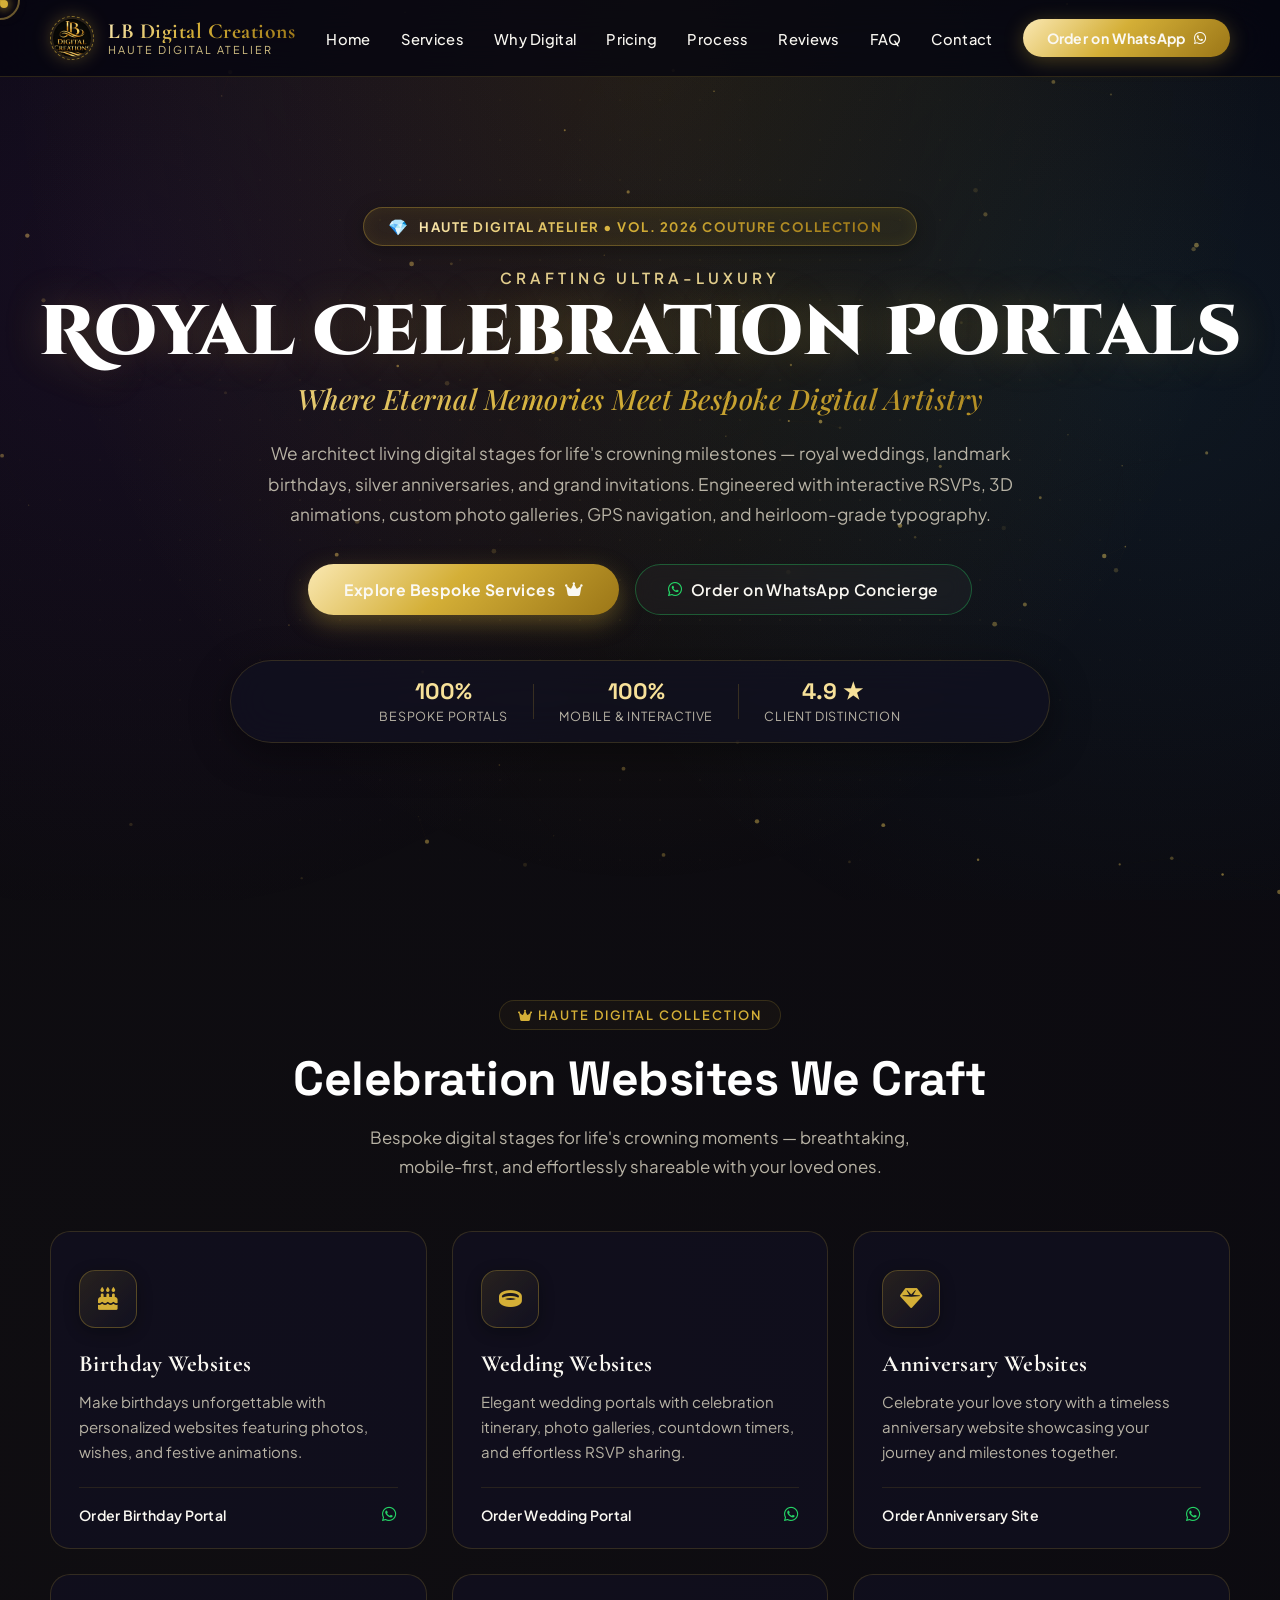
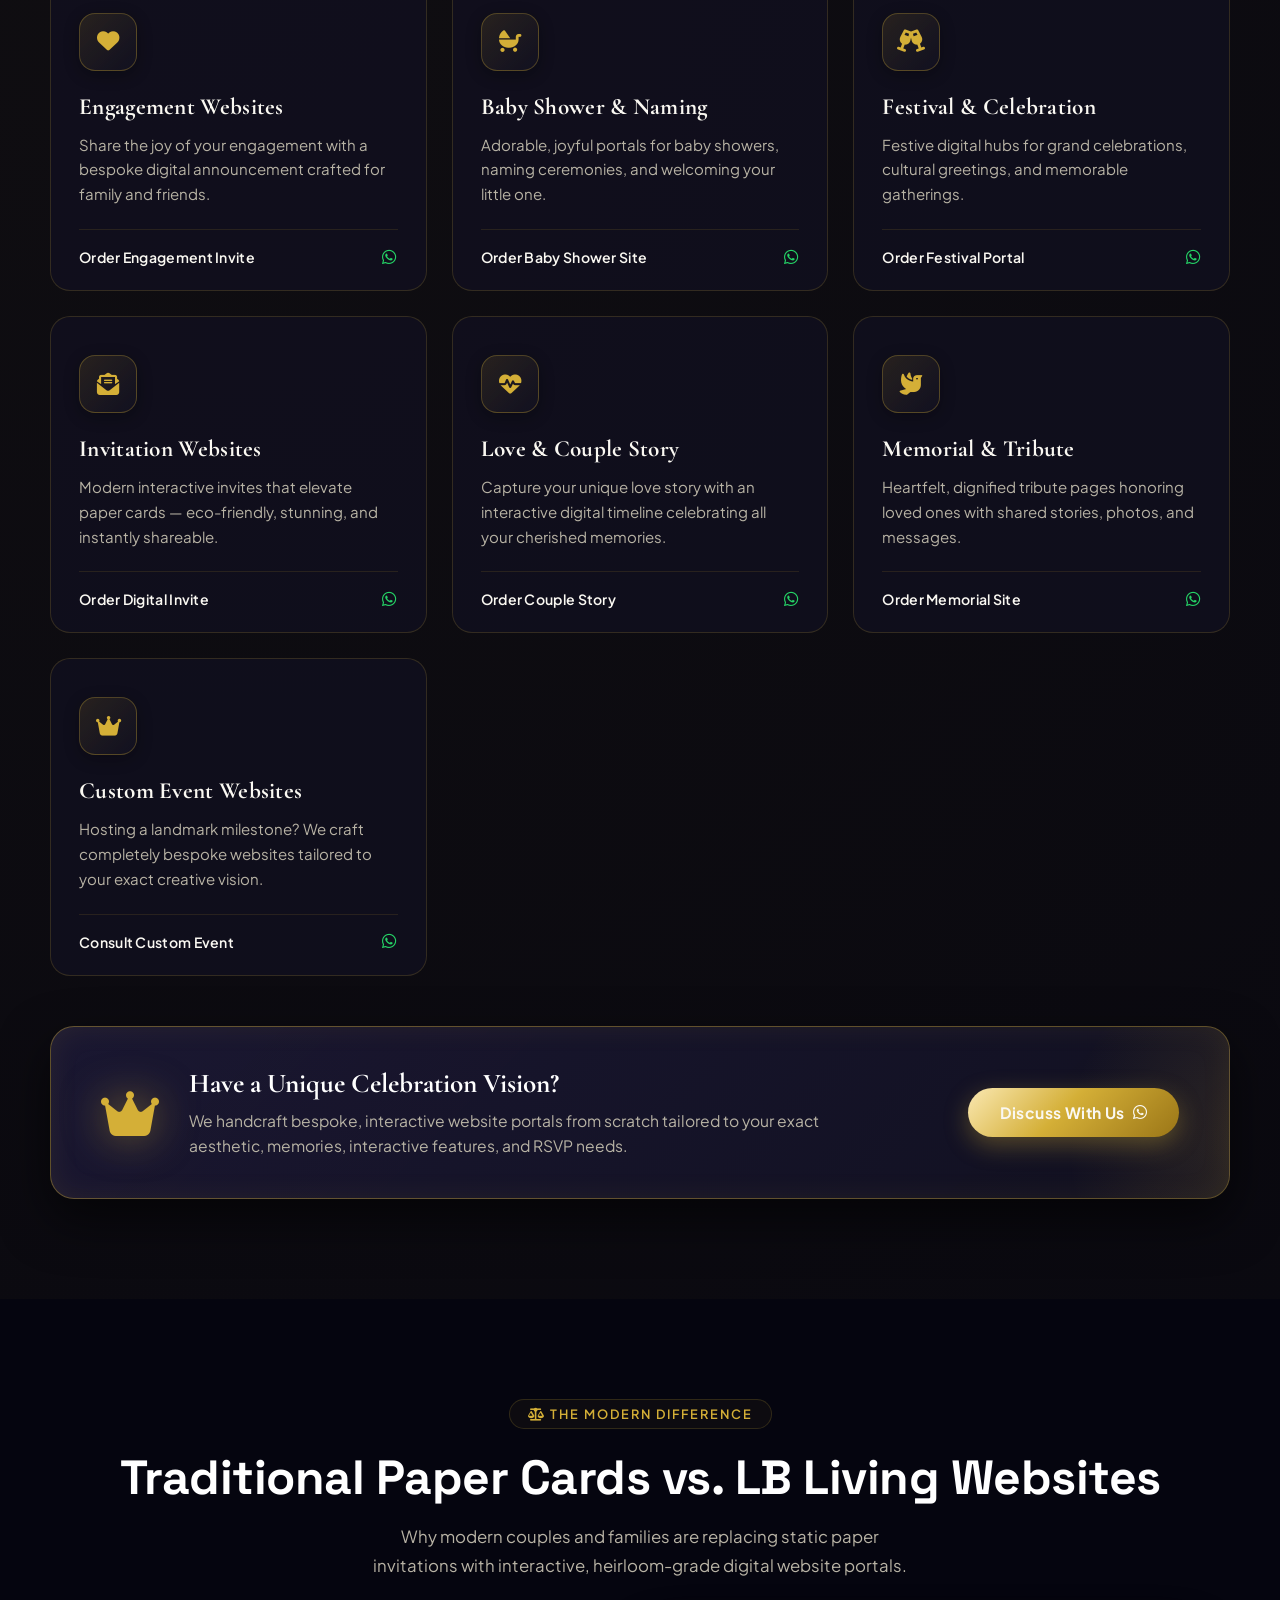
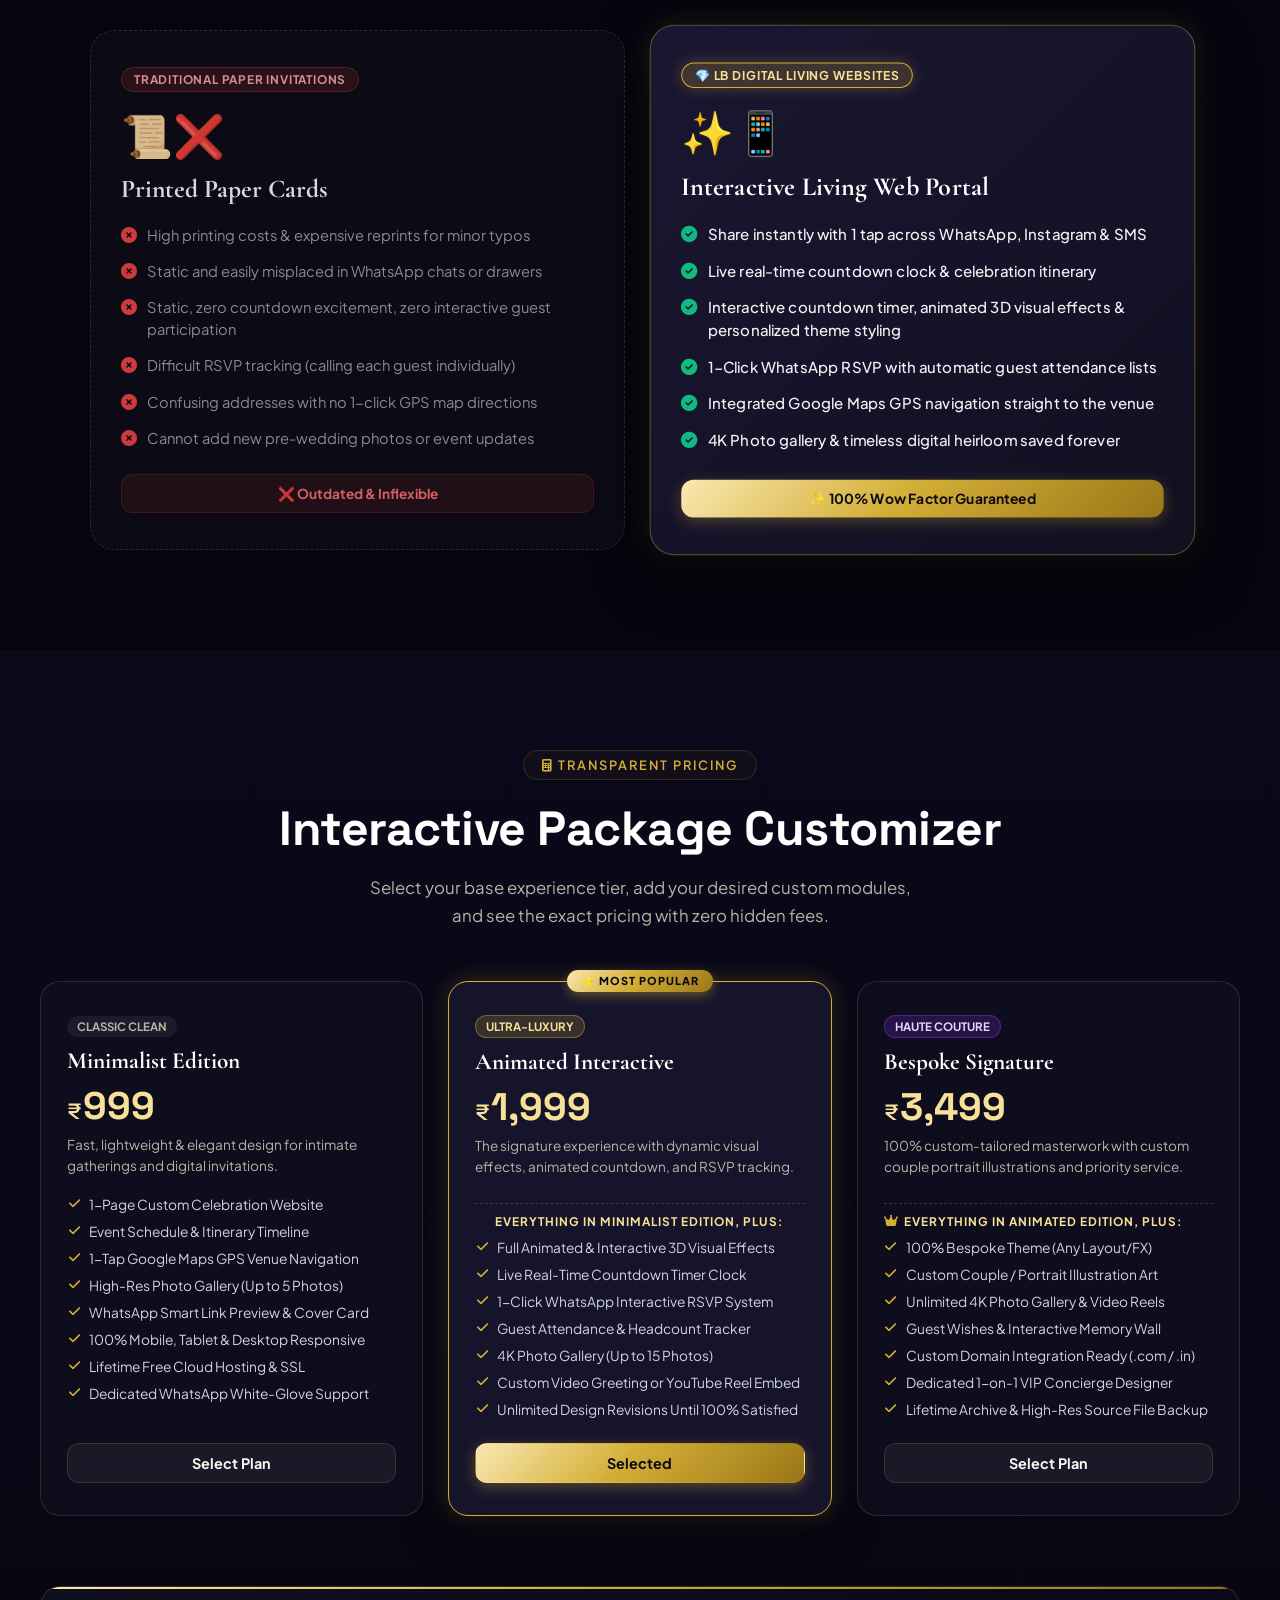
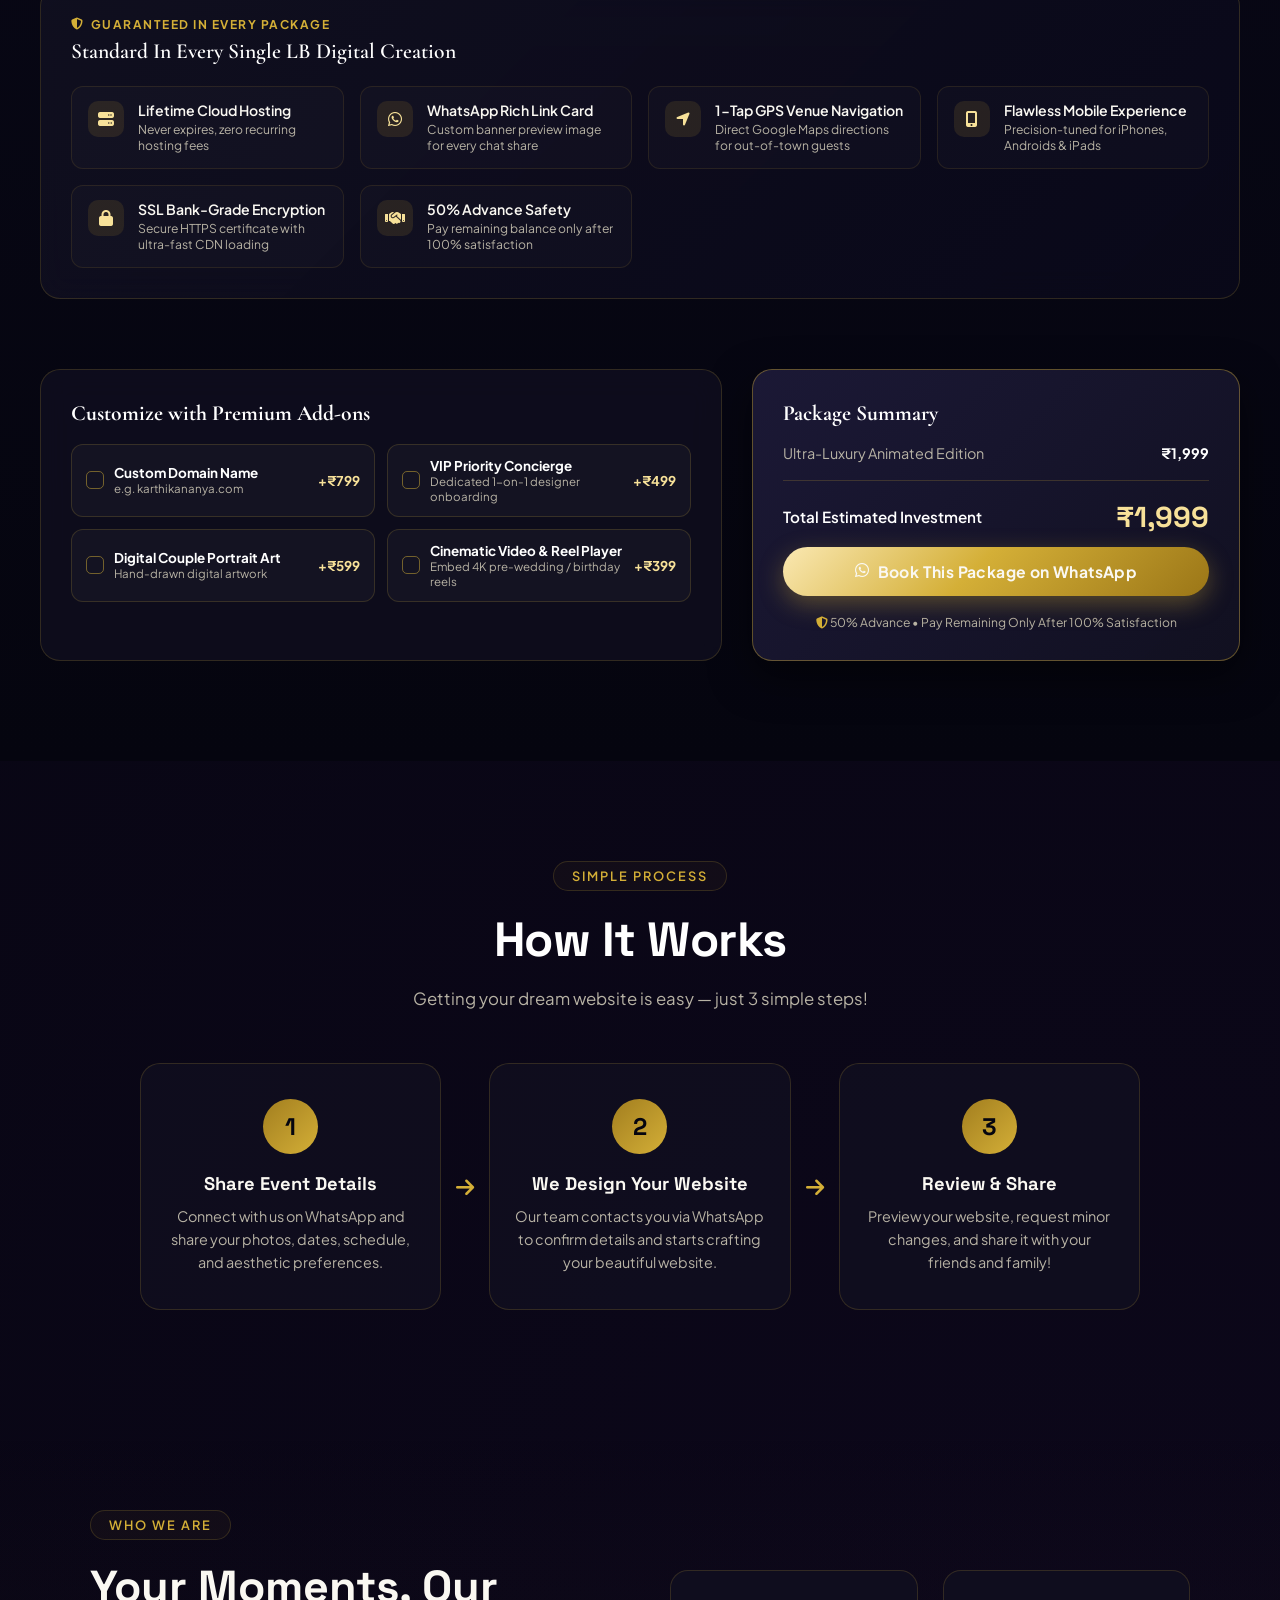
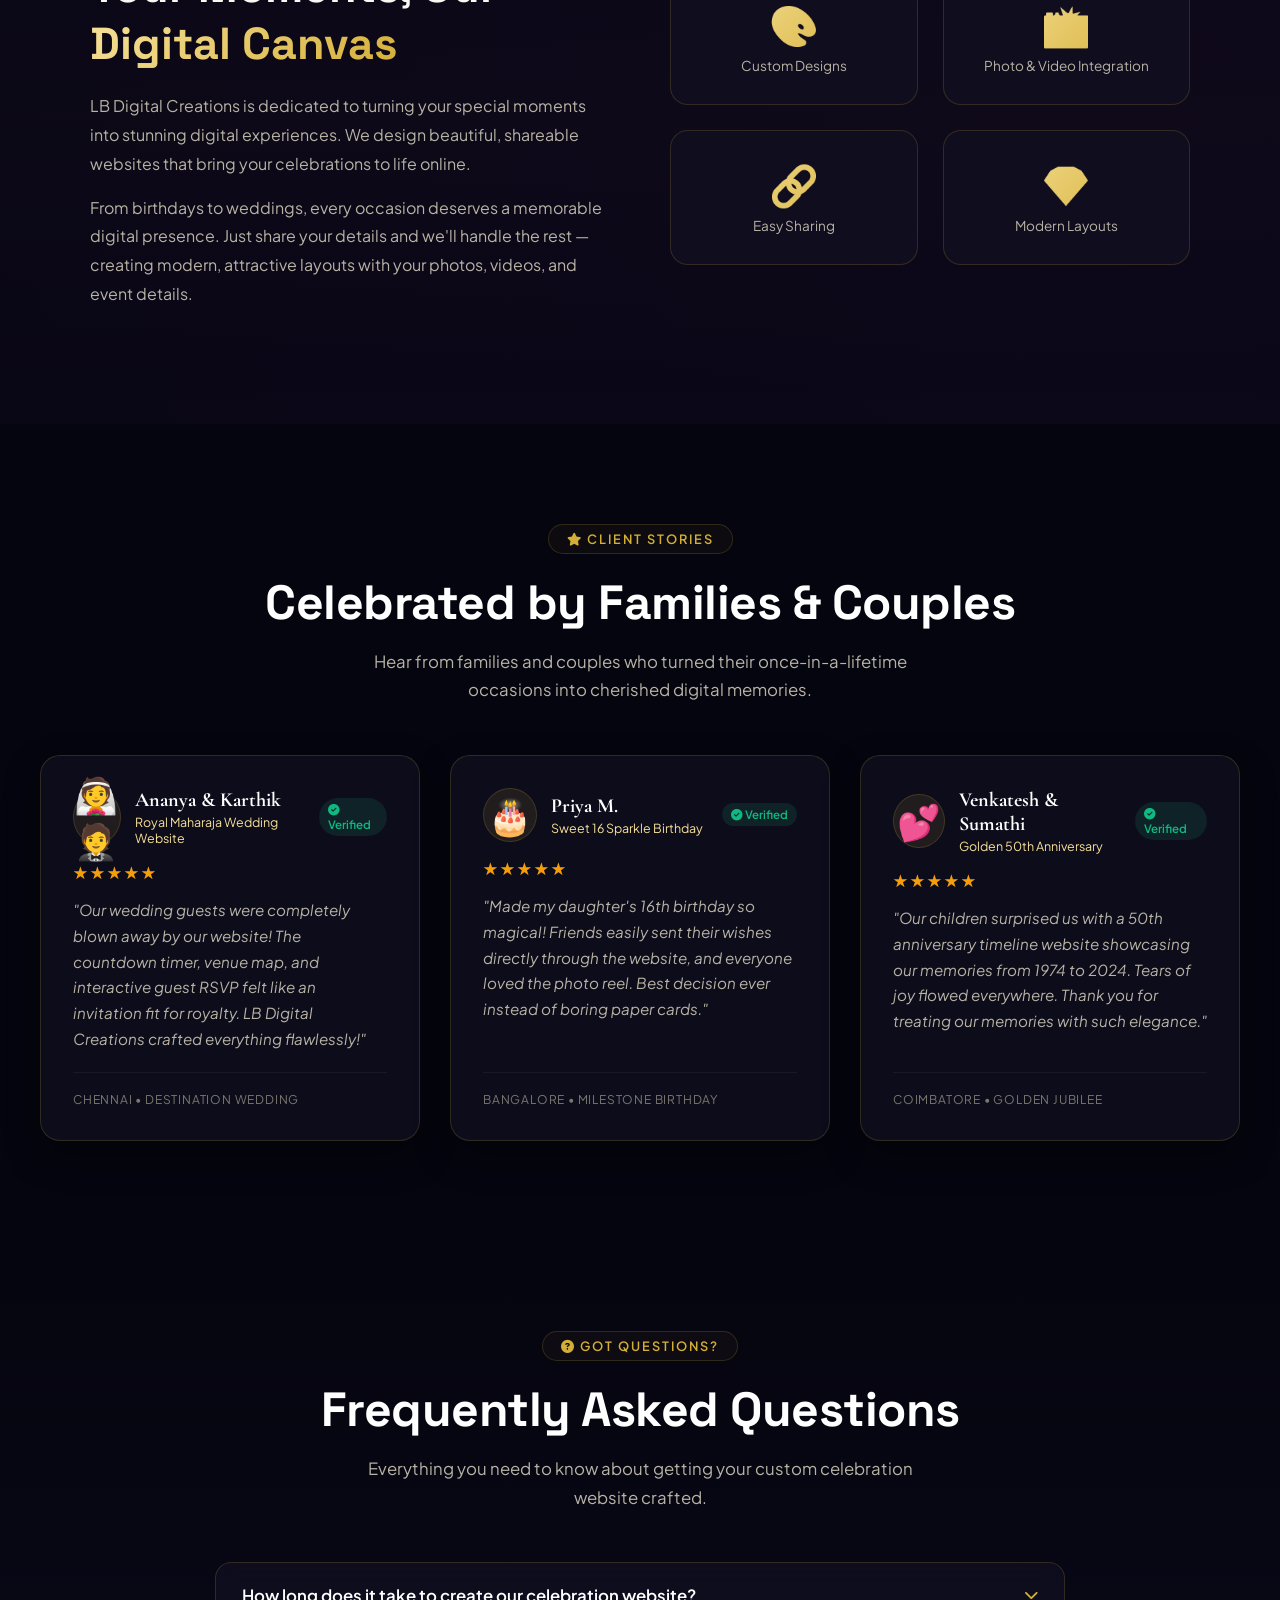
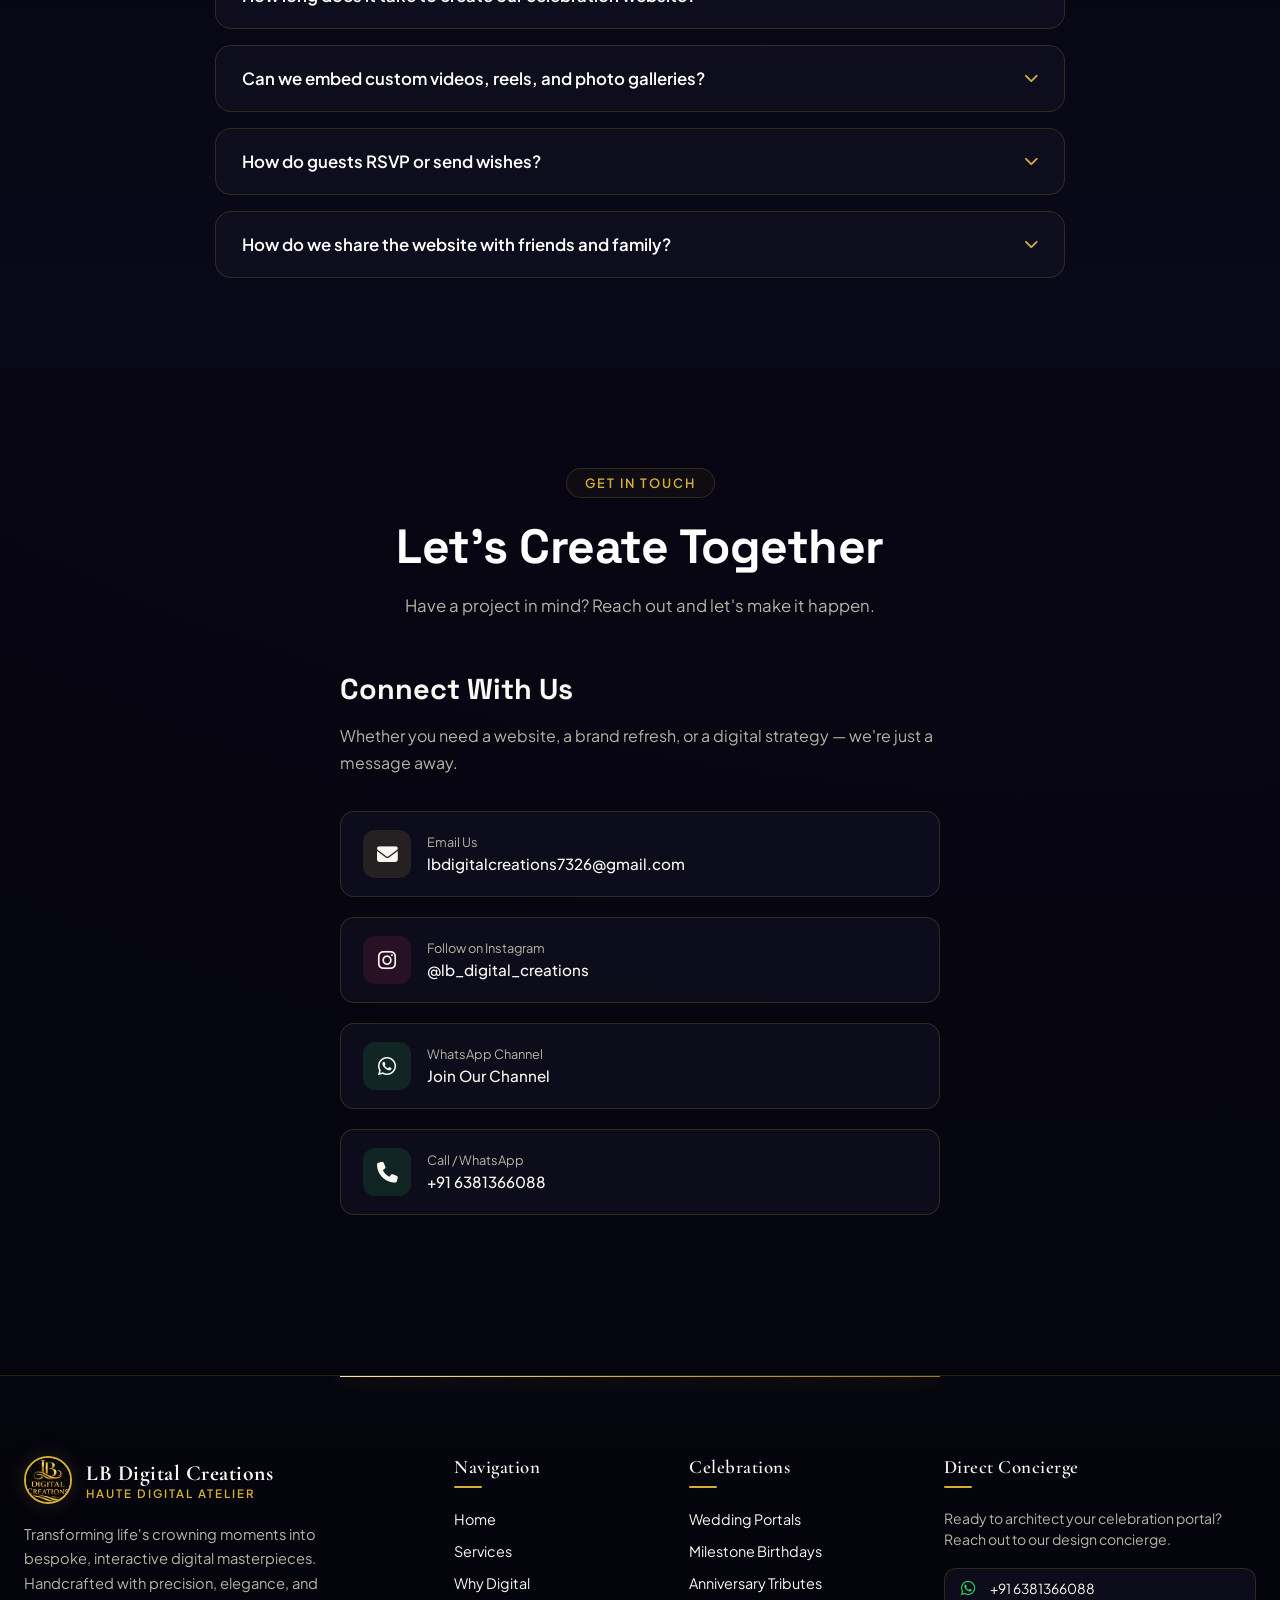
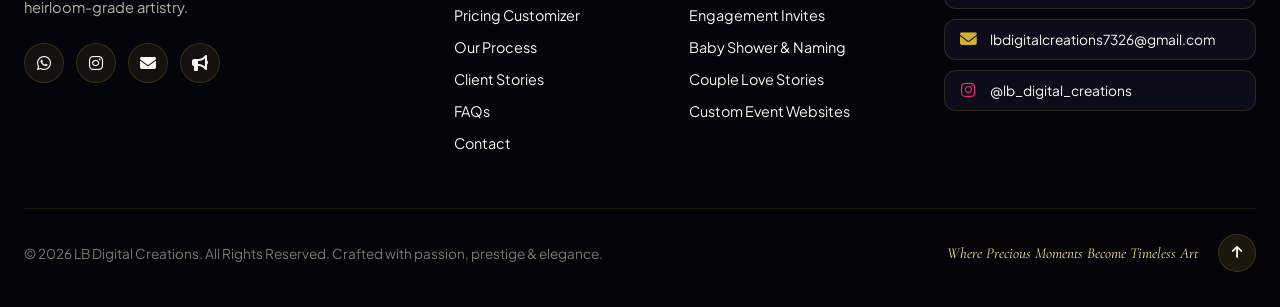
==== commit 9ffa76bb: "Detail comprehensive package features and add standard perks guarantee banner" ====
--- a/index.html
+++ b/index.html
@@ -57,7 +57,7 @@
   <link rel="preconnect" href="https://fonts.gstatic.com" crossorigin>
   <link href="https://fonts.googleapis.com/css2?family=Cinzel+Decorative:wght@700;900&family=Playfair+Display:ital,wght@0,400;0,600;0,700;1,400;1,600&family=Cormorant+Garamond:ital,wght@0,500;0,600;0,700;1,400;1,600&family=Plus+Jakarta+Sans:wght@300;400;500;600;700;800&family=Space+Grotesk:wght@500;600;700&display=swap" rel="stylesheet">
 
-  <link rel="stylesheet" href="style.css?v=2026.11">
+  <link rel="stylesheet" href="style.css?v=2026.12">
   <link rel="stylesheet" href="https://cdnjs.cloudflare.com/ajax/libs/font-awesome/6.5.1/css/all.min.css">
 </head>
 
@@ -356,11 +356,15 @@
           </div>
           <ul class="tier-features">
             <li><i class="fas fa-check"></i> 1-Page Custom Celebration Website</li>
-            <li><i class="fas fa-check"></i> Event Schedule & Itinerary</li>
-            <li><i class="fas fa-check"></i> Google Maps Venue Directions</li>
-            <li><i class="fas fa-check"></i> Dedicated White-Glove Support</li>
+            <li><i class="fas fa-check"></i> Event Schedule & Itinerary Timeline</li>
+            <li><i class="fas fa-check"></i> 1-Tap Google Maps GPS Venue Navigation</li>
+            <li><i class="fas fa-check"></i> High-Res Photo Gallery (Up to 5 Photos)</li>
+            <li><i class="fas fa-check"></i> WhatsApp Smart Link Preview & Cover Card</li>
+            <li><i class="fas fa-check"></i> 100% Mobile, Tablet & Desktop Responsive</li>
+            <li><i class="fas fa-check"></i> Lifetime Free Cloud Hosting & SSL</li>
+            <li><i class="fas fa-check"></i> Dedicated WhatsApp White-Glove Support</li>
           </ul>
-          <button class="tier-select-btn" type="button">Select Classic</button>
+          <button class="tier-select-btn" type="button">Select Plan</button>
         </div>
 
         <!-- TIER 2 (FEATURED) -->
@@ -376,11 +380,14 @@
             <p class="editorial-card-desc">The signature experience with dynamic visual effects, animated countdown, and RSVP tracking.</p>
           </div>
           <ul class="tier-features">
-            <li><i class="fas fa-check"></i> Full Animated & Interactive Theme</li>
-            <li><i class="fas fa-check"></i> Interactive RSVP & Guest Attendance Tracking</li>
-            <li><i class="fas fa-check"></i> Live Real-Time Countdown Timer</li>
-            <li><i class="fas fa-check"></i> WhatsApp 1-Click RSVP Integration</li>
+            <li class="feature-group-header"><i class="fas fa-sparkles"></i> Everything in Minimalist Edition, plus:</li>
+            <li><i class="fas fa-check"></i> Full Animated & Interactive 3D Visual Effects</li>
+            <li><i class="fas fa-check"></i> Live Real-Time Countdown Timer Clock</li>
+            <li><i class="fas fa-check"></i> 1-Click WhatsApp Interactive RSVP System</li>
+            <li><i class="fas fa-check"></i> Guest Attendance & Headcount Tracker</li>
             <li><i class="fas fa-check"></i> 4K Photo Gallery (Up to 15 Photos)</li>
+            <li><i class="fas fa-check"></i> Custom Video Greeting or YouTube Reel Embed</li>
+            <li><i class="fas fa-check"></i> Unlimited Design Revisions Until 100% Satisfied</li>
           </ul>
           <button class="tier-select-btn active" type="button">Selected</button>
         </div>
@@ -397,13 +404,68 @@
             <p>100% custom-tailored masterwork with custom couple portrait illustrations and priority service.</p>
           </div>
           <ul class="tier-features">
+            <li class="feature-group-header"><i class="fas fa-crown"></i> Everything in Animated Edition, plus:</li>
             <li><i class="fas fa-check"></i> 100% Bespoke Theme (Any Layout/FX)</li>
-            <li><i class="fas fa-check"></i> Custom Couple / Portrait Illustration</li>
-            <li><i class="fas fa-check"></i> Unlimited 4K Gallery & Video Reels</li>
-            <li><i class="fas fa-check"></i> Guest Wishes & Memory Wall</li>
-            <li><i class="fas fa-check"></i> Dedicated Priority Concierge Support</li>
+            <li><i class="fas fa-check"></i> Custom Couple / Portrait Illustration Art</li>
+            <li><i class="fas fa-check"></i> Unlimited 4K Photo Gallery & Video Reels</li>
+            <li><i class="fas fa-check"></i> Guest Wishes & Interactive Memory Wall</li>
+            <li><i class="fas fa-check"></i> Custom Domain Integration Ready (.com / .in)</li>
+            <li><i class="fas fa-check"></i> Dedicated 1-on-1 VIP Concierge Designer</li>
+            <li><i class="fas fa-check"></i> Lifetime Archive & High-Res Source File Backup</li>
           </ul>
-          <button class="tier-select-btn" type="button">Select Bespoke</button>
+          <button class="tier-select-btn" type="button">Select Plan</button>
+        </div>
+      </div>
+
+      <!-- INCLUDED IN EVERY PACKAGE GUARANTEE BANNER -->
+      <div class="packages-included-banner">
+        <div class="included-banner-header">
+          <span class="included-badge"><i class="fas fa-shield-alt"></i> Guaranteed In Every Package</span>
+          <h4>Standard In Every Single LB Digital Creation</h4>
+        </div>
+        <div class="included-perks-grid">
+          <div class="included-perk-item">
+            <div class="perk-icon"><i class="fas fa-server"></i></div>
+            <div class="perk-text">
+              <strong>Lifetime Cloud Hosting</strong>
+              <small>Never expires, zero recurring hosting fees</small>
+            </div>
+          </div>
+          <div class="included-perk-item">
+            <div class="perk-icon"><i class="fab fa-whatsapp"></i></div>
+            <div class="perk-text">
+              <strong>WhatsApp Rich Link Card</strong>
+              <small>Custom banner preview image for every chat share</small>
+            </div>
+          </div>
+          <div class="included-perk-item">
+            <div class="perk-icon"><i class="fas fa-location-arrow"></i></div>
+            <div class="perk-text">
+              <strong>1-Tap GPS Venue Navigation</strong>
+              <small>Direct Google Maps directions for out-of-town guests</small>
+            </div>
+          </div>
+          <div class="included-perk-item">
+            <div class="perk-icon"><i class="fas fa-mobile-alt"></i></div>
+            <div class="perk-text">
+              <strong>Flawless Mobile Experience</strong>
+              <small>Precision-tuned for iPhones, Androids & iPads</small>
+            </div>
+          </div>
+          <div class="included-perk-item">
+            <div class="perk-icon"><i class="fas fa-lock"></i></div>
+            <div class="perk-text">
+              <strong>SSL Bank-Grade Encryption</strong>
+              <small>Secure HTTPS certificate with ultra-fast CDN loading</small>
+            </div>
+          </div>
+          <div class="included-perk-item">
+            <div class="perk-icon"><i class="fas fa-handshake"></i></div>
+            <div class="perk-text">
+              <strong>50% Advance Safety</strong>
+              <small>Pay remaining balance only after 100% satisfaction</small>
+            </div>
+          </div>
         </div>
       </div>
 
--- a/style.css
+++ b/style.css
@@ -4367,6 +4367,26 @@
 .tier-features li i {
   color: var(--gold);
   font-size: 0.8rem;
+  width: 14px;
+  text-align: center;
+}
+
+.tier-features li.feature-group-header {
+  font-size: 0.74rem;
+  text-transform: uppercase;
+  letter-spacing: 1px;
+  color: var(--gold-light);
+  font-weight: 700;
+  padding-top: 10px;
+  margin-top: 6px;
+  border-top: 1px dashed rgba(212, 175, 55, 0.25);
+  display: flex;
+  align-items: center;
+  gap: 6px;
+}
+
+.tier-features li.feature-group-header i {
+  color: var(--gold);
 }
 
 .tier-select-btn {
@@ -4396,6 +4416,107 @@
   box-shadow: 0 4px 15px rgba(212, 175, 55, 0.35);
 }
 
+/* INCLUDED IN EVERY PACKAGE BANNER */
+.packages-included-banner {
+  background: linear-gradient(135deg, rgba(18, 17, 34, 0.8) 0%, rgba(10, 9, 26, 0.9) 100%);
+  border: 1px solid var(--glass-border);
+  border-radius: 20px;
+  padding: 30px;
+  margin: 35px 0;
+  backdrop-filter: blur(15px);
+  position: relative;
+  overflow: hidden;
+}
+
+.packages-included-banner::before {
+  content: '';
+  position: absolute;
+  top: 0;
+  left: 0;
+  right: 0;
+  height: 2px;
+  background: var(--gold-gradient);
+}
+
+.included-banner-header {
+  margin-bottom: 22px;
+  display: flex;
+  flex-direction: column;
+  gap: 6px;
+}
+
+.included-badge {
+  display: inline-flex;
+  align-items: center;
+  gap: 6px;
+  color: var(--gold);
+  font-size: 0.75rem;
+  font-weight: 700;
+  text-transform: uppercase;
+  letter-spacing: 1.5px;
+}
+
+.included-banner-header h4 {
+  font-family: var(--font-serif);
+  font-size: 1.35rem;
+  color: #fff;
+  font-weight: 600;
+}
+
+.included-perks-grid {
+  display: grid;
+  grid-template-columns: repeat(auto-fit, minmax(240px, 1fr));
+  gap: 16px;
+}
+
+.included-perk-item {
+  display: flex;
+  align-items: flex-start;
+  gap: 14px;
+  padding: 14px 16px;
+  background: rgba(255, 255, 255, 0.02);
+  border: 1px solid rgba(212, 175, 55, 0.12);
+  border-radius: 12px;
+  transition: all 0.3s ease;
+}
+
+.included-perk-item:hover {
+  background: rgba(212, 175, 55, 0.06);
+  border-color: rgba(212, 175, 55, 0.3);
+  transform: translateY(-2px);
+}
+
+.included-perk-item .perk-icon {
+  width: 36px;
+  height: 36px;
+  border-radius: 10px;
+  background: rgba(212, 175, 55, 0.12);
+  color: var(--gold-light);
+  display: flex;
+  align-items: center;
+  justify-content: center;
+  font-size: 1rem;
+  flex-shrink: 0;
+}
+
+.included-perk-item .perk-text {
+  display: flex;
+  flex-direction: column;
+  gap: 2px;
+}
+
+.included-perk-item .perk-text strong {
+  font-size: 0.88rem;
+  color: var(--text-primary);
+  font-weight: 600;
+}
+
+.included-perk-item .perk-text small {
+  font-size: 0.76rem;
+  color: var(--text-secondary);
+  line-height: 1.35;
+}
+
 /* CALCULATOR BOTTOM PANEL */
 .calc-bottom-panel {
   display: grid;
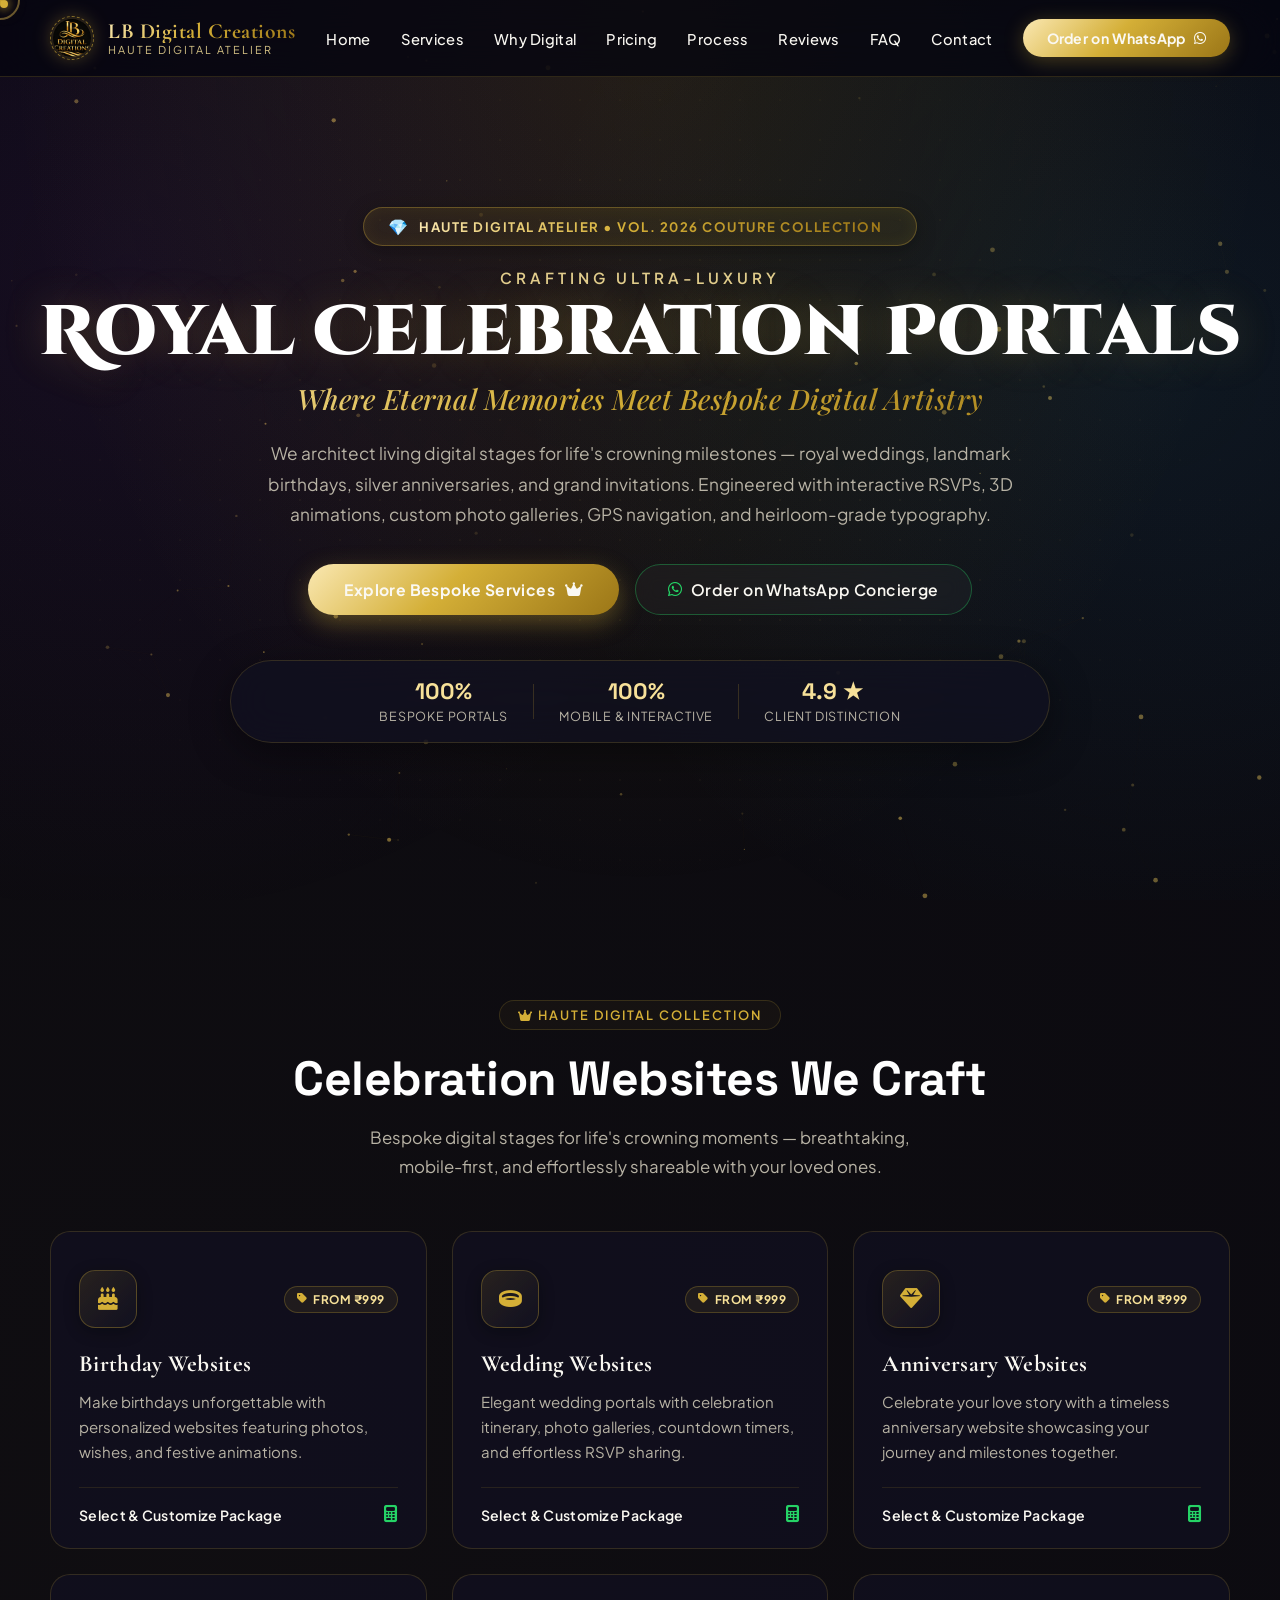
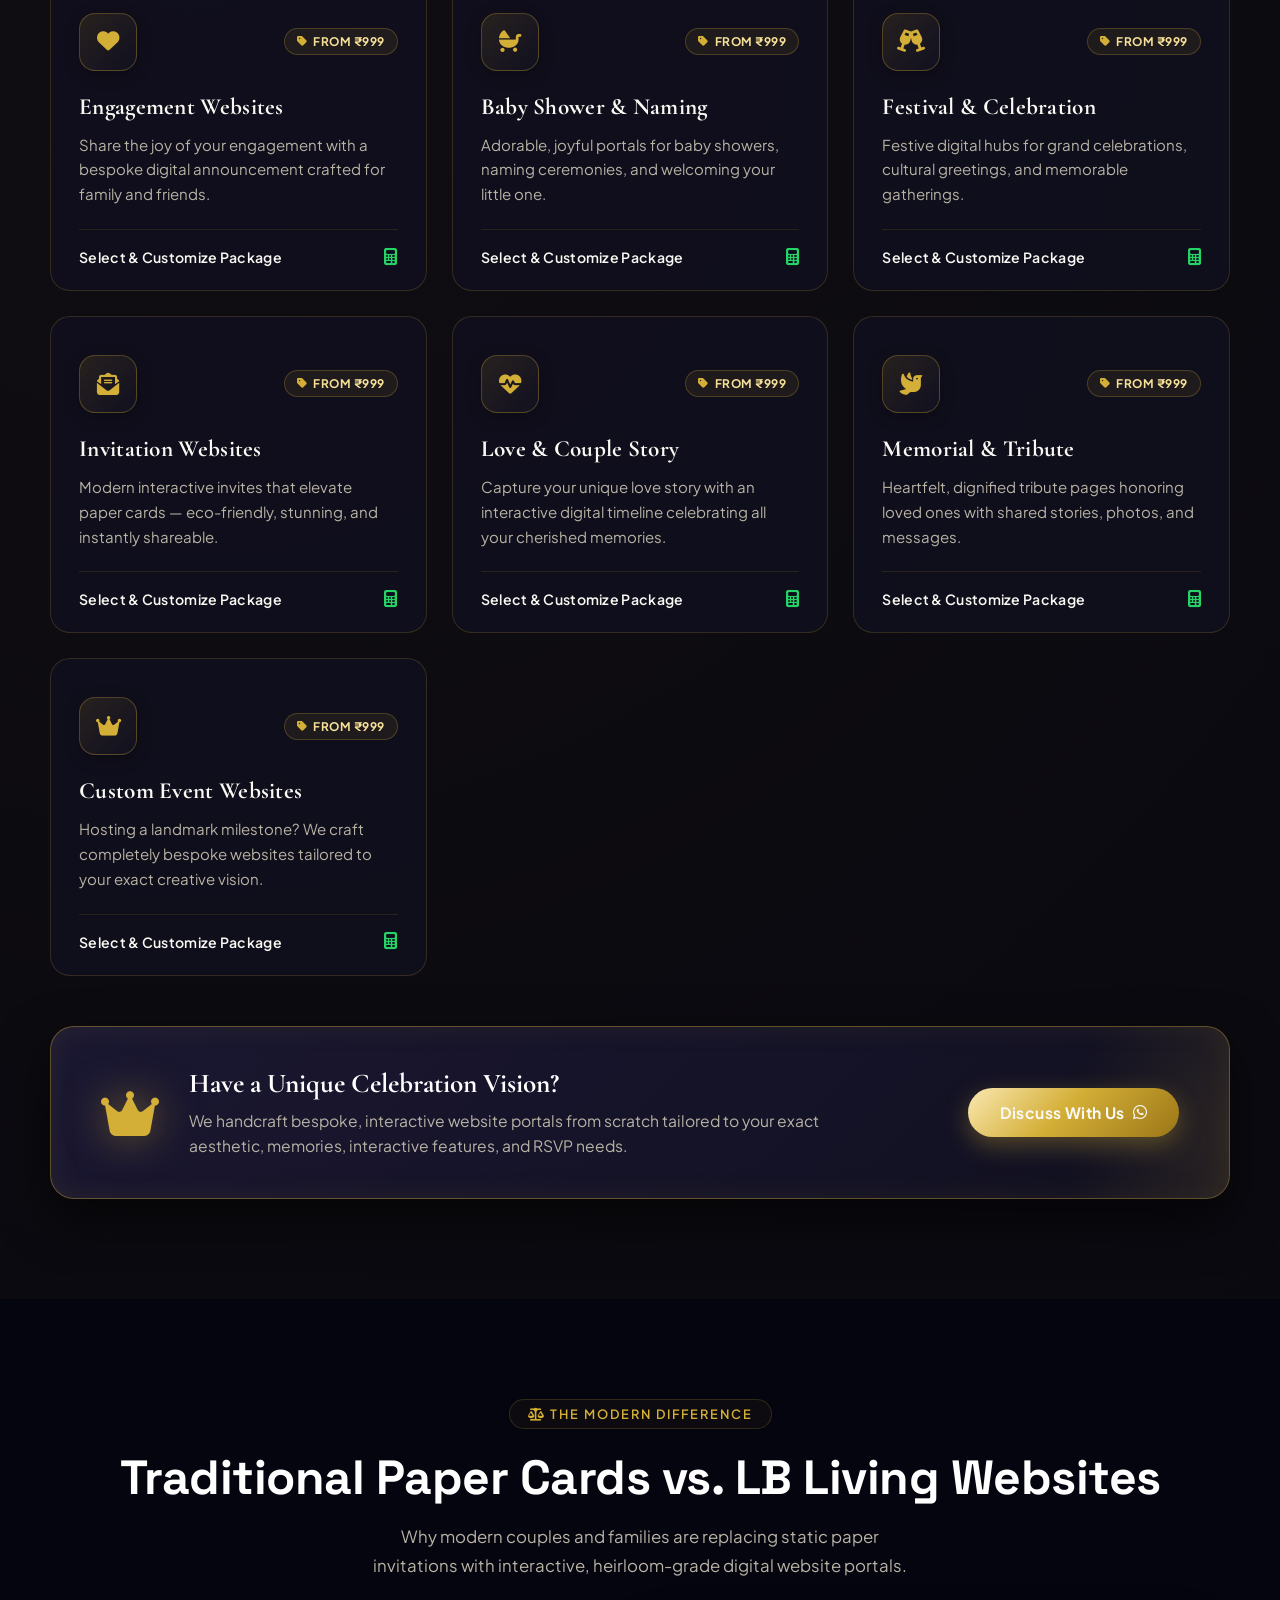
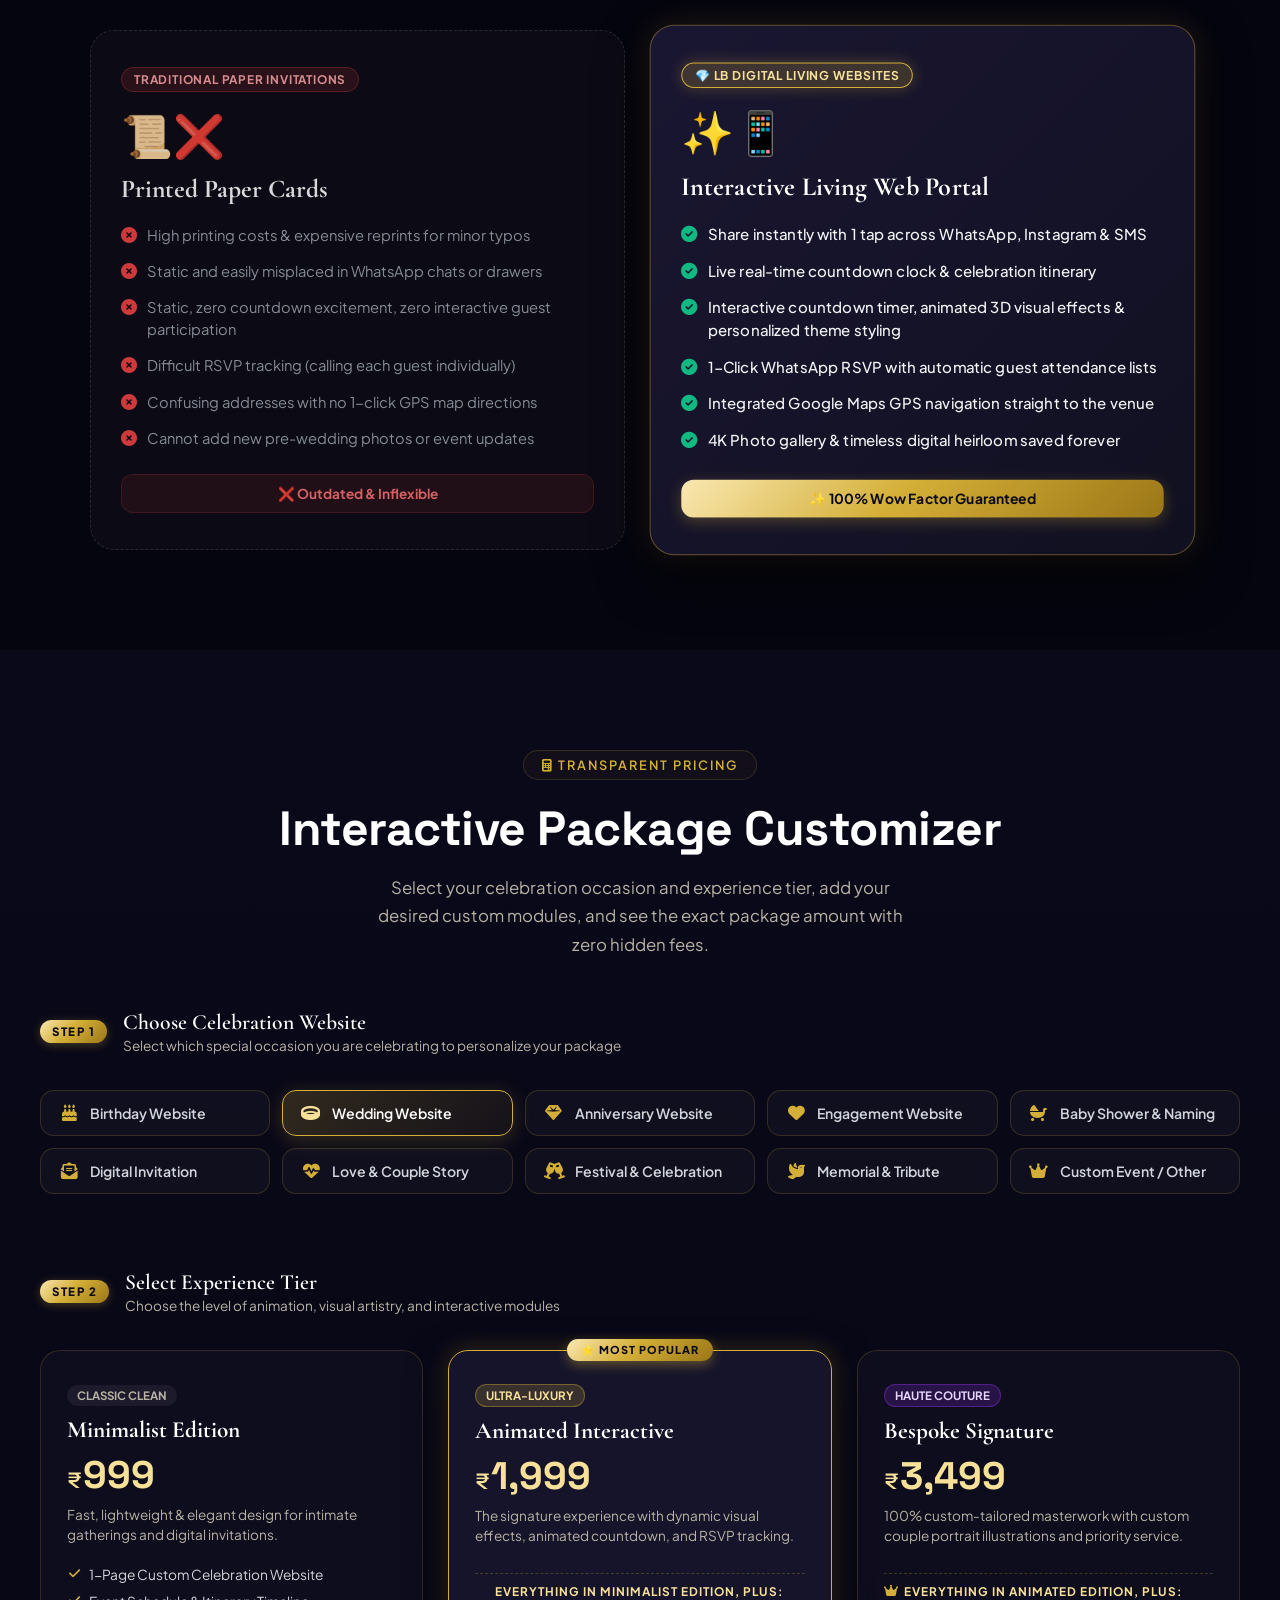
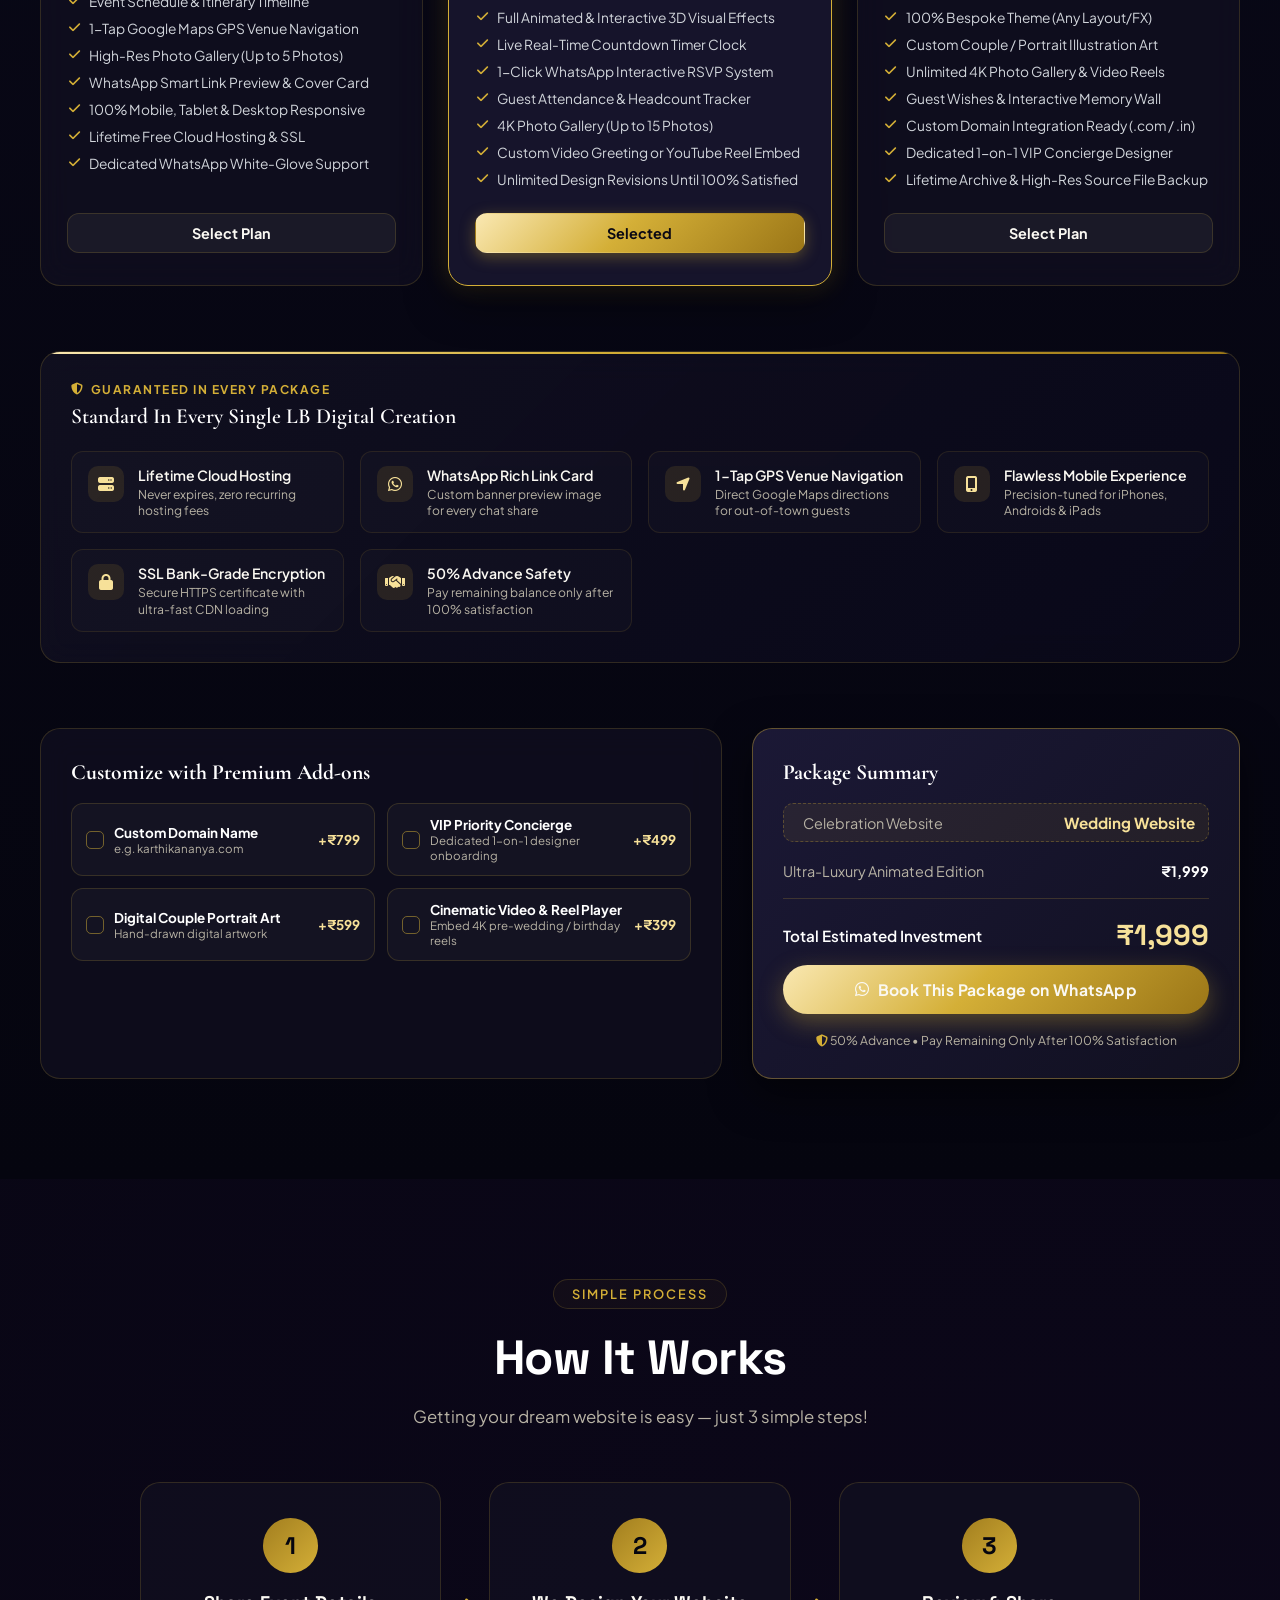
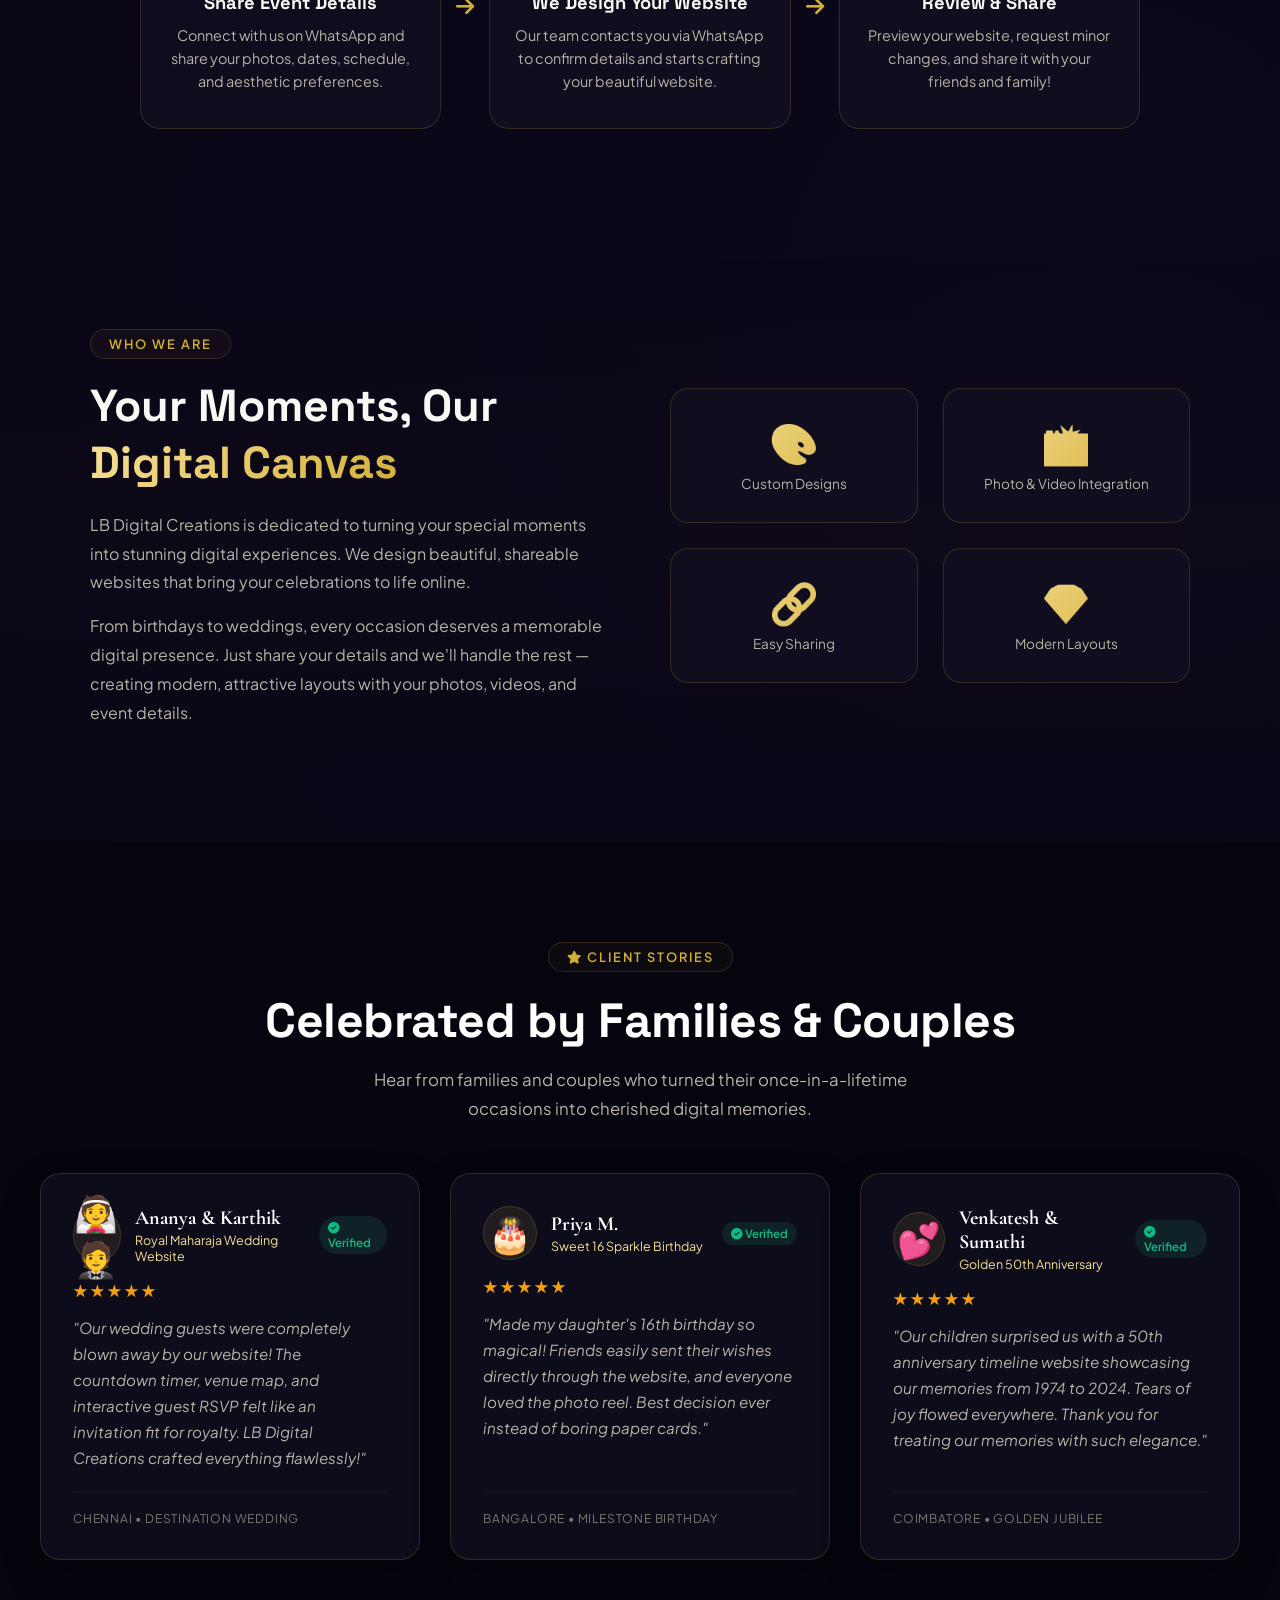
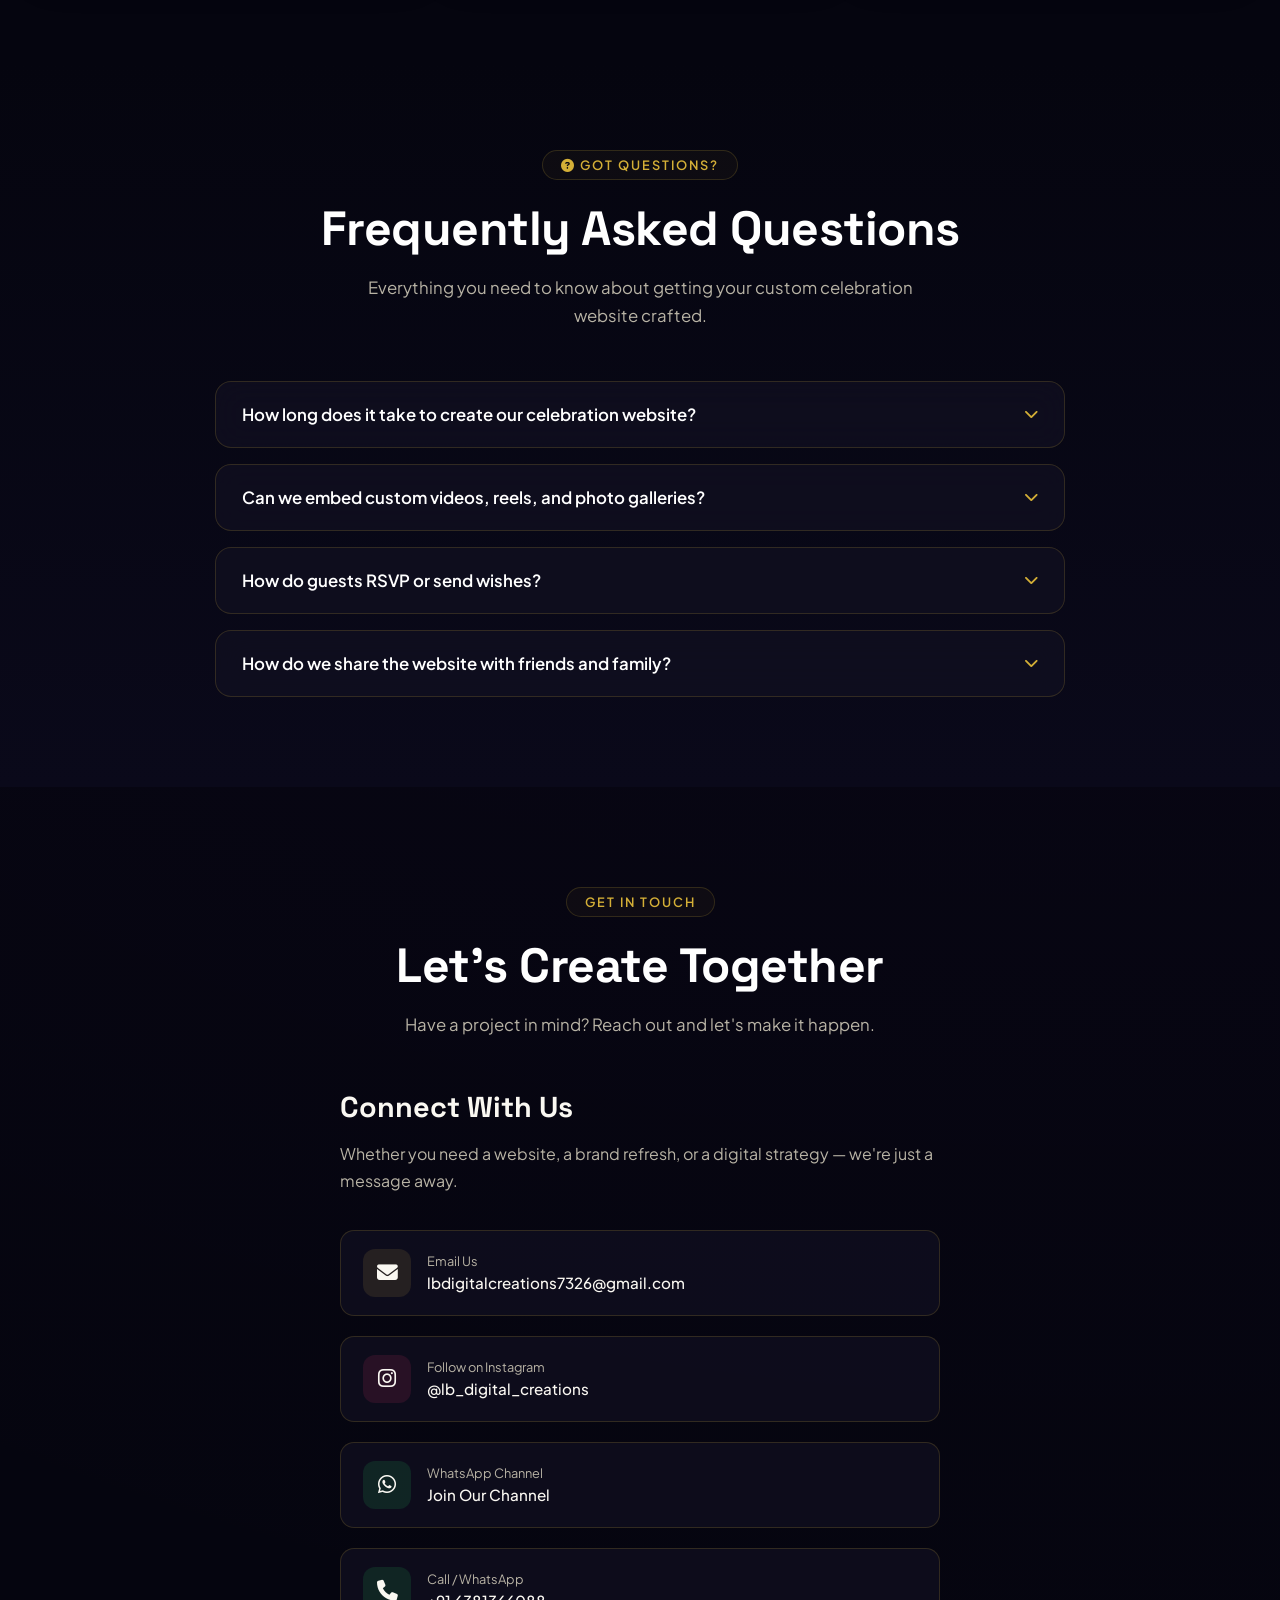
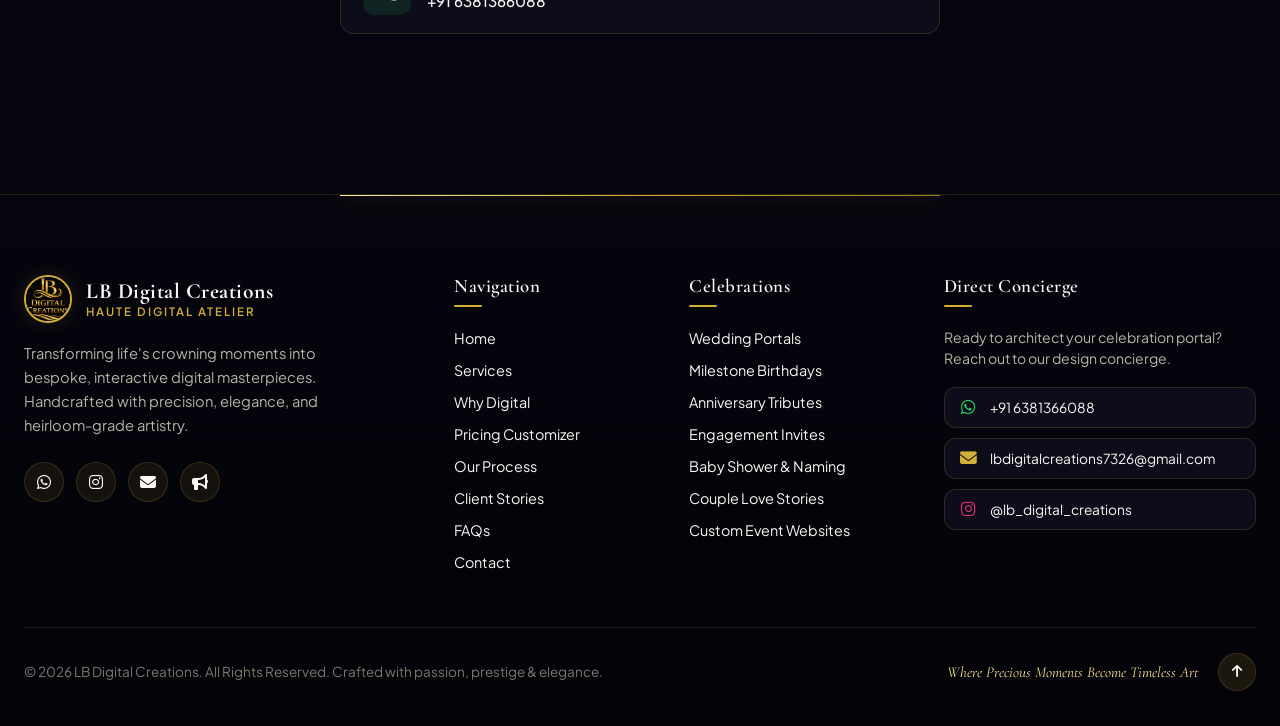
==== commit 204166b4: "Add interactive celebration website selector linked to dynamic package pricing and WhatsApp booking" ====
--- a/index.html
+++ b/index.html
@@ -57,7 +57,7 @@
   <link rel="preconnect" href="https://fonts.gstatic.com" crossorigin>
   <link href="https://fonts.googleapis.com/css2?family=Cinzel+Decorative:wght@700;900&family=Playfair+Display:ital,wght@0,400;0,600;0,700;1,400;1,600&family=Cormorant+Garamond:ital,wght@0,500;0,600;0,700;1,400;1,600&family=Plus+Jakarta+Sans:wght@300;400;500;600;700;800&family=Space+Grotesk:wght@500;600;700&display=swap" rel="stylesheet">
 
-  <link rel="stylesheet" href="style.css?v=2026.12">
+  <link rel="stylesheet" href="style.css?v=2026.13">
   <link rel="stylesheet" href="https://cdnjs.cloudflare.com/ajax/libs/font-awesome/6.5.1/css/all.min.css">
 </head>
 
@@ -176,93 +176,123 @@
     </div>
     <div class="services-grid">
       <div class="service-card reveal" data-category="birthday">
-        <div class="service-icon"><i class="fas fa-cake-candles"></i></div>
+        <div class="service-card-top-row">
+          <div class="service-icon"><i class="fas fa-cake-candles"></i></div>
+          <span class="service-price-pill"><i class="fas fa-tag"></i> From ₹999</span>
+        </div>
         <h3>Birthday Websites</h3>
         <p>Make birthdays unforgettable with personalized websites featuring photos, wishes, and festive animations.</p>
-        <a href="https://wa.me/916381366088?text=Hello%20LB%20Digital%20Creations!%20I'd%20like%20to%20order%20a%20custom%20Birthday%20Website." target="_blank" rel="noopener" class="service-card-action">
-          <span>Order Birthday Portal</span>
-          <i class="fab fa-whatsapp"></i>
+        <a href="#pricing" class="service-card-action select-website-btn" data-select-website="Birthday Website">
+          <span>Select &amp; Customize Package</span>
+          <i class="fas fa-calculator"></i>
         </a>
       </div>
       <div class="service-card reveal" data-category="wedding">
-        <div class="service-icon"><i class="fas fa-ring"></i></div>
+        <div class="service-card-top-row">
+          <div class="service-icon"><i class="fas fa-ring"></i></div>
+          <span class="service-price-pill"><i class="fas fa-tag"></i> From ₹999</span>
+        </div>
         <h3>Wedding Websites</h3>
         <p>Elegant wedding portals with celebration itinerary, photo galleries, countdown timers, and effortless RSVP sharing.</p>
-        <a href="https://wa.me/916381366088?text=Hello%20LB%20Digital%20Creations!%20I'd%20like%20to%20order%20a%20custom%20Wedding%20Website." target="_blank" rel="noopener" class="service-card-action">
-          <span>Order Wedding Portal</span>
-          <i class="fab fa-whatsapp"></i>
+        <a href="#pricing" class="service-card-action select-website-btn" data-select-website="Wedding Website">
+          <span>Select &amp; Customize Package</span>
+          <i class="fas fa-calculator"></i>
         </a>
       </div>
       <div class="service-card reveal" data-category="anniversary">
-        <div class="service-icon"><i class="fas fa-gem"></i></div>
+        <div class="service-card-top-row">
+          <div class="service-icon"><i class="fas fa-gem"></i></div>
+          <span class="service-price-pill"><i class="fas fa-tag"></i> From ₹999</span>
+        </div>
         <h3>Anniversary Websites</h3>
         <p>Celebrate your love story with a timeless anniversary website showcasing your journey and milestones together.</p>
-        <a href="https://wa.me/916381366088?text=Hello%20LB%20Digital%20Creations!%20I'd%20like%20to%20order%20a%20custom%20Anniversary%20Website." target="_blank" rel="noopener" class="service-card-action">
-          <span>Order Anniversary Site</span>
-          <i class="fab fa-whatsapp"></i>
+        <a href="#pricing" class="service-card-action select-website-btn" data-select-website="Anniversary Website">
+          <span>Select &amp; Customize Package</span>
+          <i class="fas fa-calculator"></i>
         </a>
       </div>
       <div class="service-card reveal" data-category="engagement">
-        <div class="service-icon"><i class="fas fa-heart"></i></div>
+        <div class="service-card-top-row">
+          <div class="service-icon"><i class="fas fa-heart"></i></div>
+          <span class="service-price-pill"><i class="fas fa-tag"></i> From ₹999</span>
+        </div>
         <h3>Engagement Websites</h3>
         <p>Share the joy of your engagement with a bespoke digital announcement crafted for family and friends.</p>
-        <a href="https://wa.me/916381366088?text=Hello%20LB%20Digital%20Creations!%20I'd%20like%20to%20order%20a%20custom%20Engagement%20Website." target="_blank" rel="noopener" class="service-card-action">
-          <span>Order Engagement Invite</span>
-          <i class="fab fa-whatsapp"></i>
+        <a href="#pricing" class="service-card-action select-website-btn" data-select-website="Engagement Website">
+          <span>Select &amp; Customize Package</span>
+          <i class="fas fa-calculator"></i>
         </a>
       </div>
       <div class="service-card reveal" data-category="babyshower">
-        <div class="service-icon"><i class="fas fa-baby-carriage"></i></div>
+        <div class="service-card-top-row">
+          <div class="service-icon"><i class="fas fa-baby-carriage"></i></div>
+          <span class="service-price-pill"><i class="fas fa-tag"></i> From ₹999</span>
+        </div>
         <h3>Baby Shower &amp; Naming</h3>
         <p>Adorable, joyful portals for baby showers, naming ceremonies, and welcoming your little one.</p>
-        <a href="https://wa.me/916381366088?text=Hello%20LB%20Digital%20Creations!%20I'd%20like%20to%20order%20a%20custom%20Baby%20Shower%20Website." target="_blank" rel="noopener" class="service-card-action">
-          <span>Order Baby Shower Site</span>
-          <i class="fab fa-whatsapp"></i>
+        <a href="#pricing" class="service-card-action select-website-btn" data-select-website="Baby Shower & Naming">
+          <span>Select &amp; Customize Package</span>
+          <i class="fas fa-calculator"></i>
         </a>
       </div>
       <div class="service-card reveal" data-category="special">
-        <div class="service-icon"><i class="fas fa-champagne-glasses"></i></div>
+        <div class="service-card-top-row">
+          <div class="service-icon"><i class="fas fa-champagne-glasses"></i></div>
+          <span class="service-price-pill"><i class="fas fa-tag"></i> From ₹999</span>
+        </div>
         <h3>Festival &amp; Celebration</h3>
         <p>Festive digital hubs for grand celebrations, cultural greetings, and memorable gatherings.</p>
-        <a href="https://wa.me/916381366088?text=Hello%20LB%20Digital%20Creations!%20I'd%20like%20to%20order%20a%20custom%20Festival%20Website." target="_blank" rel="noopener" class="service-card-action">
-          <span>Order Festival Portal</span>
-          <i class="fab fa-whatsapp"></i>
+        <a href="#pricing" class="service-card-action select-website-btn" data-select-website="Festival & Celebration">
+          <span>Select &amp; Customize Package</span>
+          <i class="fas fa-calculator"></i>
         </a>
       </div>
       <div class="service-card reveal" data-category="invitation">
-        <div class="service-icon"><i class="fas fa-envelope-open-text"></i></div>
+        <div class="service-card-top-row">
+          <div class="service-icon"><i class="fas fa-envelope-open-text"></i></div>
+          <span class="service-price-pill"><i class="fas fa-tag"></i> From ₹999</span>
+        </div>
         <h3>Invitation Websites</h3>
         <p>Modern interactive invites that elevate paper cards — eco-friendly, stunning, and instantly shareable.</p>
-        <a href="https://wa.me/916381366088?text=Hello%20LB%20Digital%20Creations!%20I'd%20like%20to%20order%20a%20custom%20Digital%20Invitation%20Website." target="_blank" rel="noopener" class="service-card-action">
-          <span>Order Digital Invite</span>
-          <i class="fab fa-whatsapp"></i>
+        <a href="#pricing" class="service-card-action select-website-btn" data-select-website="Digital Invitation">
+          <span>Select &amp; Customize Package</span>
+          <i class="fas fa-calculator"></i>
         </a>
       </div>
       <div class="service-card reveal" data-category="anniversary">
-        <div class="service-icon"><i class="fas fa-heart-pulse"></i></div>
+        <div class="service-card-top-row">
+          <div class="service-icon"><i class="fas fa-heart-pulse"></i></div>
+          <span class="service-price-pill"><i class="fas fa-tag"></i> From ₹999</span>
+        </div>
         <h3>Love &amp; Couple Story</h3>
         <p>Capture your unique love story with an interactive digital timeline celebrating all your cherished memories.</p>
-        <a href="https://wa.me/916381366088?text=Hello%20LB%20Digital%20Creations!%20I'd%20like%20to%20order%20a%20custom%20Love%20Story%20Website." target="_blank" rel="noopener" class="service-card-action">
-          <span>Order Couple Story</span>
-          <i class="fab fa-whatsapp"></i>
+        <a href="#pricing" class="service-card-action select-website-btn" data-select-website="Love & Couple Story">
+          <span>Select &amp; Customize Package</span>
+          <i class="fas fa-calculator"></i>
         </a>
       </div>
       <div class="service-card reveal" data-category="special">
-        <div class="service-icon"><i class="fas fa-dove"></i></div>
+        <div class="service-card-top-row">
+          <div class="service-icon"><i class="fas fa-dove"></i></div>
+          <span class="service-price-pill"><i class="fas fa-tag"></i> From ₹999</span>
+        </div>
         <h3>Memorial &amp; Tribute</h3>
         <p>Heartfelt, dignified tribute pages honoring loved ones with shared stories, photos, and messages.</p>
-        <a href="https://wa.me/916381366088?text=Hello%20LB%20Digital%20Creations!%20I'd%20like%20to%20order%20a%20custom%20Memorial%20Tribute%20Website." target="_blank" rel="noopener" class="service-card-action">
-          <span>Order Memorial Site</span>
-          <i class="fab fa-whatsapp"></i>
+        <a href="#pricing" class="service-card-action select-website-btn" data-select-website="Memorial & Tribute">
+          <span>Select &amp; Customize Package</span>
+          <i class="fas fa-calculator"></i>
         </a>
       </div>
       <div class="service-card reveal" data-category="all">
-        <div class="service-icon"><i class="fas fa-crown"></i></div>
+        <div class="service-card-top-row">
+          <div class="service-icon"><i class="fas fa-crown"></i></div>
+          <span class="service-price-pill"><i class="fas fa-tag"></i> From ₹999</span>
+        </div>
         <h3>Custom Event Websites</h3>
         <p>Hosting a landmark milestone? We craft completely bespoke websites tailored to your exact creative vision.</p>
-        <a href="https://wa.me/916381366088?text=Hello%20LB%20Digital%20Creations!%20I'd%20like%20to%20order%20a%20bespoke%20event%20website." target="_blank" rel="noopener" class="service-card-action">
-          <span>Consult Custom Event</span>
-          <i class="fab fa-whatsapp"></i>
+        <a href="#pricing" class="service-card-action select-website-btn" data-select-website="Custom Event Website">
+          <span>Select &amp; Customize Package</span>
+          <i class="fas fa-calculator"></i>
         </a>
       </div>
     </div>
@@ -337,10 +367,71 @@
     <div class="section-header reveal">
       <span class="section-tag"><i class="fas fa-calculator"></i> Transparent Pricing</span>
       <h2>Interactive Package Customizer</h2>
-      <p>Select your base experience tier, add your desired custom modules, and see the exact pricing with zero hidden fees.</p>
+      <p>Select your celebration occasion and experience tier, add your desired custom modules, and see the exact package amount with zero hidden fees.</p>
     </div>
 
     <div class="pricing-calc-wrap reveal">
+      <!-- STEP 1: CHOOSE CELEBRATION OCCASION -->
+      <div class="calc-step-header">
+        <span class="step-badge">STEP 1</span>
+        <div class="step-title-meta">
+          <h3>Choose Celebration Website</h3>
+          <p>Select which special occasion you are celebrating to personalize your package</p>
+        </div>
+      </div>
+
+      <div class="website-type-selector-grid" id="website-type-selector">
+        <button type="button" class="website-type-pill" data-website="Birthday Website">
+          <i class="fas fa-cake-candles"></i>
+          <span>Birthday Website</span>
+        </button>
+        <button type="button" class="website-type-pill active" data-website="Wedding Website">
+          <i class="fas fa-ring"></i>
+          <span>Wedding Website</span>
+        </button>
+        <button type="button" class="website-type-pill" data-website="Anniversary Website">
+          <i class="fas fa-gem"></i>
+          <span>Anniversary Website</span>
+        </button>
+        <button type="button" class="website-type-pill" data-website="Engagement Website">
+          <i class="fas fa-heart"></i>
+          <span>Engagement Website</span>
+        </button>
+        <button type="button" class="website-type-pill" data-website="Baby Shower & Naming">
+          <i class="fas fa-baby-carriage"></i>
+          <span>Baby Shower &amp; Naming</span>
+        </button>
+        <button type="button" class="website-type-pill" data-website="Digital Invitation">
+          <i class="fas fa-envelope-open-text"></i>
+          <span>Digital Invitation</span>
+        </button>
+        <button type="button" class="website-type-pill" data-website="Love & Couple Story">
+          <i class="fas fa-heart-pulse"></i>
+          <span>Love &amp; Couple Story</span>
+        </button>
+        <button type="button" class="website-type-pill" data-website="Festival & Celebration">
+          <i class="fas fa-champagne-glasses"></i>
+          <span>Festival &amp; Celebration</span>
+        </button>
+        <button type="button" class="website-type-pill" data-website="Memorial & Tribute">
+          <i class="fas fa-dove"></i>
+          <span>Memorial &amp; Tribute</span>
+        </button>
+        <button type="button" class="website-type-pill" data-website="Custom Event Website">
+          <i class="fas fa-crown"></i>
+          <span>Custom Event / Other</span>
+        </button>
+      </div>
+
+      <!-- STEP 2: SELECT EXPERIENCE TIER -->
+      <div class="calc-step-header" style="margin-top: 35px;">
+        <span class="step-badge">STEP 2</span>
+        <div class="step-title-meta">
+          <h3>Select Experience Tier</h3>
+          <p>Choose the level of animation, visual artistry, and interactive modules</p>
+        </div>
+      </div>
+
       <!-- TIER SELECTOR -->
       <div class="tier-select-grid">
         <!-- TIER 1 -->
@@ -520,6 +611,10 @@
         <div class="calc-summary-col">
           <div class="summary-breakdown-card">
             <h4>Package Summary</h4>
+            <div class="breakdown-line website-type-highlight-row">
+              <span><i class="fas fa-sparkles" style="color:var(--gold); margin-right:6px;"></i>Celebration Website</span>
+              <strong id="calc-selected-website-type" class="website-type-val">Wedding Website</strong>
+            </div>
             <div class="breakdown-line">
               <span id="calc-selected-tier-name">Ultra-Luxury Animated Edition</span>
               <strong id="calc-tier-cost">₹1,999</strong>
--- a/style.css
+++ b/style.css
@@ -2785,6 +2785,46 @@
   border-color: var(--gold);
 }
 
+.service-card-top-row {
+  display: flex;
+  align-items: center;
+  justify-content: space-between;
+  margin-bottom: 22px;
+  width: 100%;
+}
+
+.service-card-top-row .service-icon {
+  margin-bottom: 0;
+}
+
+.service-price-pill {
+  display: inline-flex;
+  align-items: center;
+  gap: 6px;
+  background: rgba(212, 175, 55, 0.08);
+  border: 1px solid rgba(212, 175, 55, 0.25);
+  color: var(--gold-light);
+  font-size: 0.74rem;
+  font-weight: 700;
+  letter-spacing: 0.5px;
+  padding: 5px 12px;
+  border-radius: 20px;
+  text-transform: uppercase;
+  transition: all 0.3s ease;
+}
+
+.service-card:hover .service-price-pill {
+  background: rgba(212, 175, 55, 0.18);
+  border-color: var(--gold);
+  color: #fff;
+  box-shadow: 0 2px 10px rgba(212, 175, 55, 0.25);
+}
+
+.service-price-pill i {
+  font-size: 0.7rem;
+  color: var(--gold);
+}
+
 .service-card h3 {
   font-family: var(--font-serif);
   font-size: 1.45rem;
@@ -4240,7 +4280,115 @@
   margin: 0 auto;
   display: flex;
   flex-direction: column;
-  gap: 35px;
+  gap: 30px;
+}
+
+/* STEP HEADERS */
+.calc-step-header {
+  display: flex;
+  align-items: center;
+  gap: 16px;
+  margin-bottom: 6px;
+}
+
+.step-badge {
+  background: var(--gold-gradient);
+  color: #0b0914;
+  font-family: var(--font-body);
+  font-weight: 800;
+  font-size: 0.72rem;
+  letter-spacing: 1.5px;
+  padding: 4px 12px;
+  border-radius: 20px;
+  text-transform: uppercase;
+  box-shadow: 0 2px 10px rgba(212, 175, 55, 0.3);
+  flex-shrink: 0;
+}
+
+.step-title-meta h3 {
+  font-family: var(--font-serif);
+  font-size: 1.35rem;
+  color: #fff;
+  margin: 0 0 2px 0;
+  font-weight: 600;
+}
+
+.step-title-meta p {
+  font-size: 0.85rem;
+  color: var(--text-secondary);
+  margin: 0;
+}
+
+/* STEP 1: WEBSITE TYPE SELECTOR GRID */
+.website-type-selector-grid {
+  display: grid;
+  grid-template-columns: repeat(auto-fill, minmax(210px, 1fr));
+  gap: 12px;
+  margin-bottom: 10px;
+}
+
+.website-type-pill {
+  display: flex;
+  align-items: center;
+  gap: 11px;
+  padding: 13px 18px;
+  background: rgba(255, 255, 255, 0.03);
+  border: 1px solid var(--glass-border);
+  border-radius: 14px;
+  color: #d1d5db;
+  font-family: var(--font-body);
+  font-size: 0.88rem;
+  font-weight: 600;
+  cursor: pointer;
+  transition: all 0.25s cubic-bezier(0.16, 1, 0.3, 1);
+  text-align: left;
+}
+
+.website-type-pill i {
+  color: var(--gold);
+  font-size: 1.05rem;
+  width: 20px;
+  text-align: center;
+  transition: transform 0.25s ease;
+  flex-shrink: 0;
+}
+
+.website-type-pill:hover {
+  background: rgba(212, 175, 55, 0.08);
+  border-color: rgba(212, 175, 55, 0.45);
+  color: var(--gold-light);
+  transform: translateY(-2px);
+}
+
+.website-type-pill:hover i {
+  transform: scale(1.18);
+}
+
+.website-type-pill.active {
+  background: linear-gradient(135deg, rgba(212, 175, 55, 0.2) 0%, rgba(212, 175, 55, 0.06) 100%);
+  border-color: var(--gold);
+  color: #fff;
+  box-shadow: 0 4px 20px rgba(212, 175, 55, 0.22);
+}
+
+.website-type-pill.active i {
+  color: var(--gold-light);
+  transform: scale(1.12);
+}
+
+/* SUMMARY WEBSITE ROW */
+.website-type-highlight-row {
+  background: rgba(212, 175, 55, 0.08);
+  border: 1px dashed rgba(212, 175, 55, 0.3);
+  border-radius: 10px;
+  padding: 9px 13px;
+  margin-bottom: 8px;
+}
+
+.website-type-val {
+  color: var(--gold-light) !important;
+  font-size: 0.95rem;
+  font-weight: 700;
 }
 
 .tier-select-grid {
@@ -4912,6 +5060,16 @@
   .calc-addons-grid {
     grid-template-columns: 1fr;
   }
+
+  .website-type-selector-grid {
+    grid-template-columns: repeat(2, 1fr);
+  }
+}
+
+@media (max-width: 600px) {
+  .website-type-selector-grid {
+    grid-template-columns: 1fr;
+  }
 }
 
 @media (max-width: 768px) {
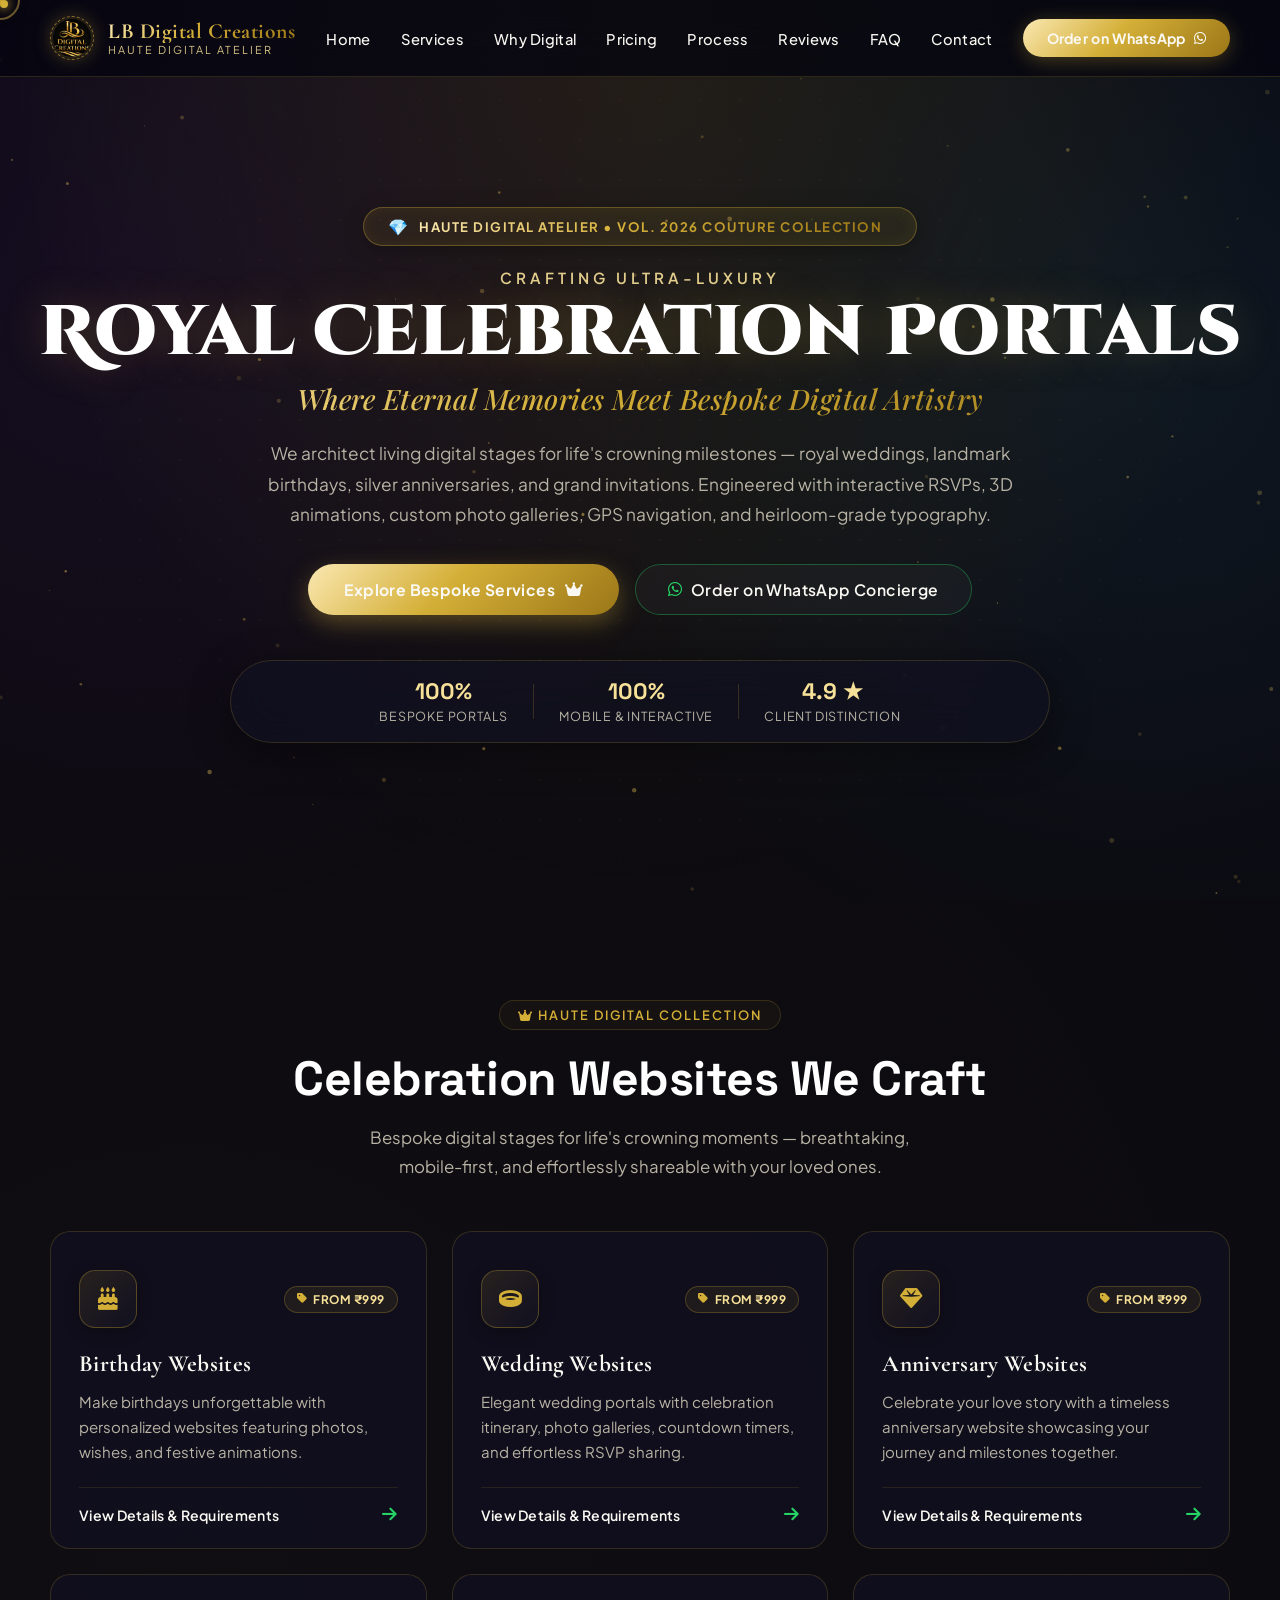
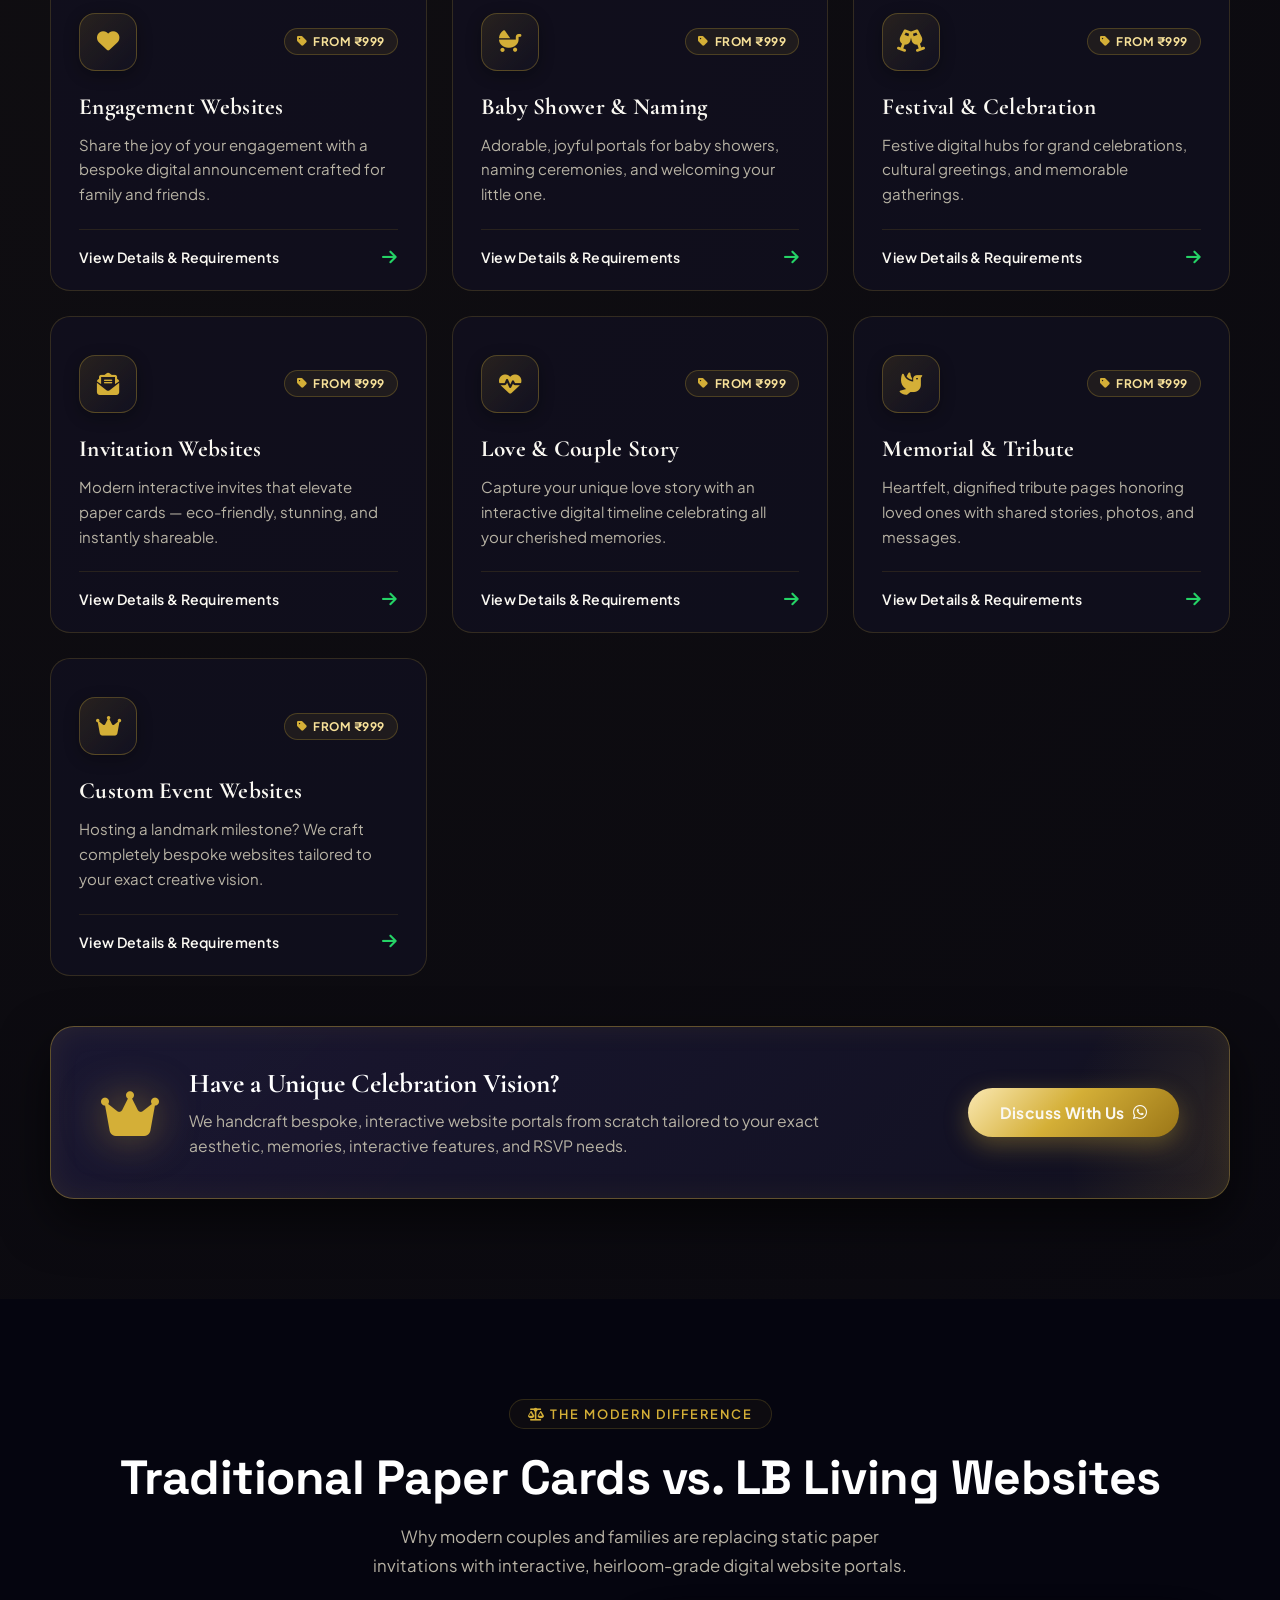
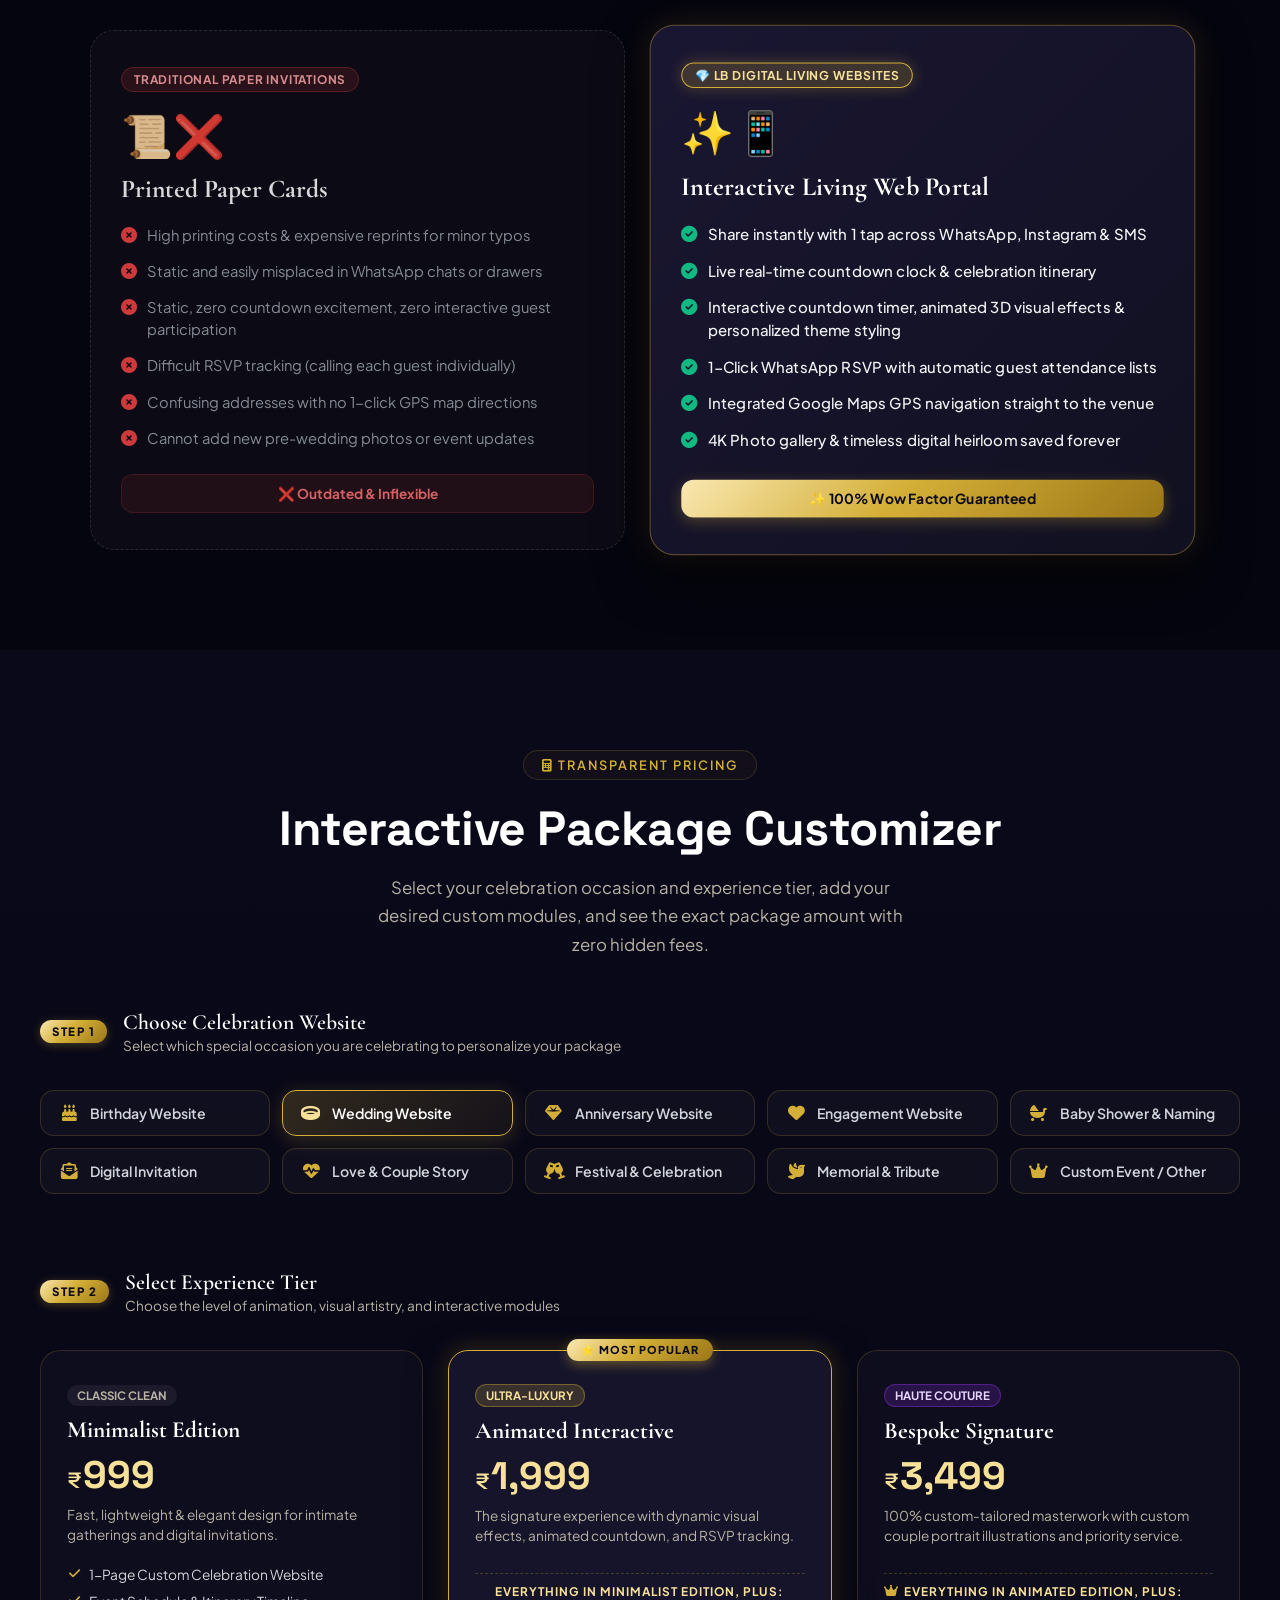
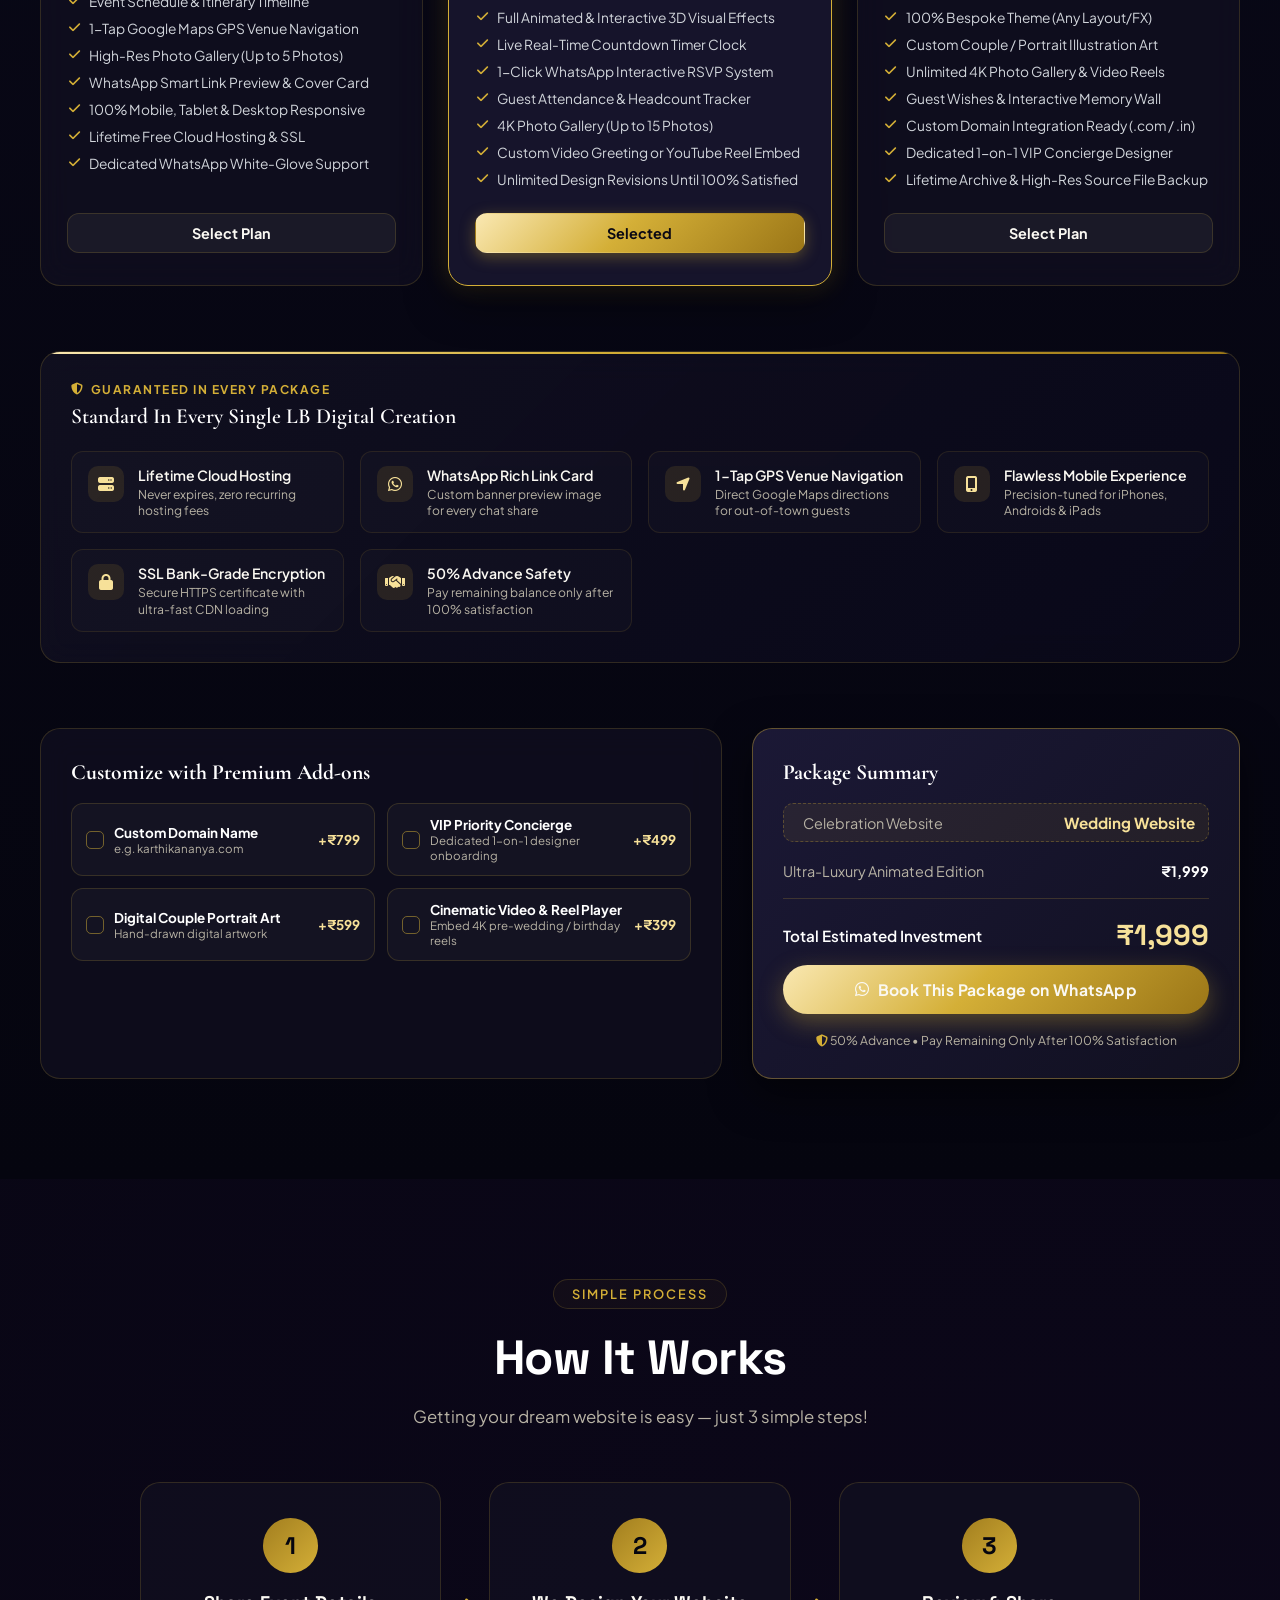
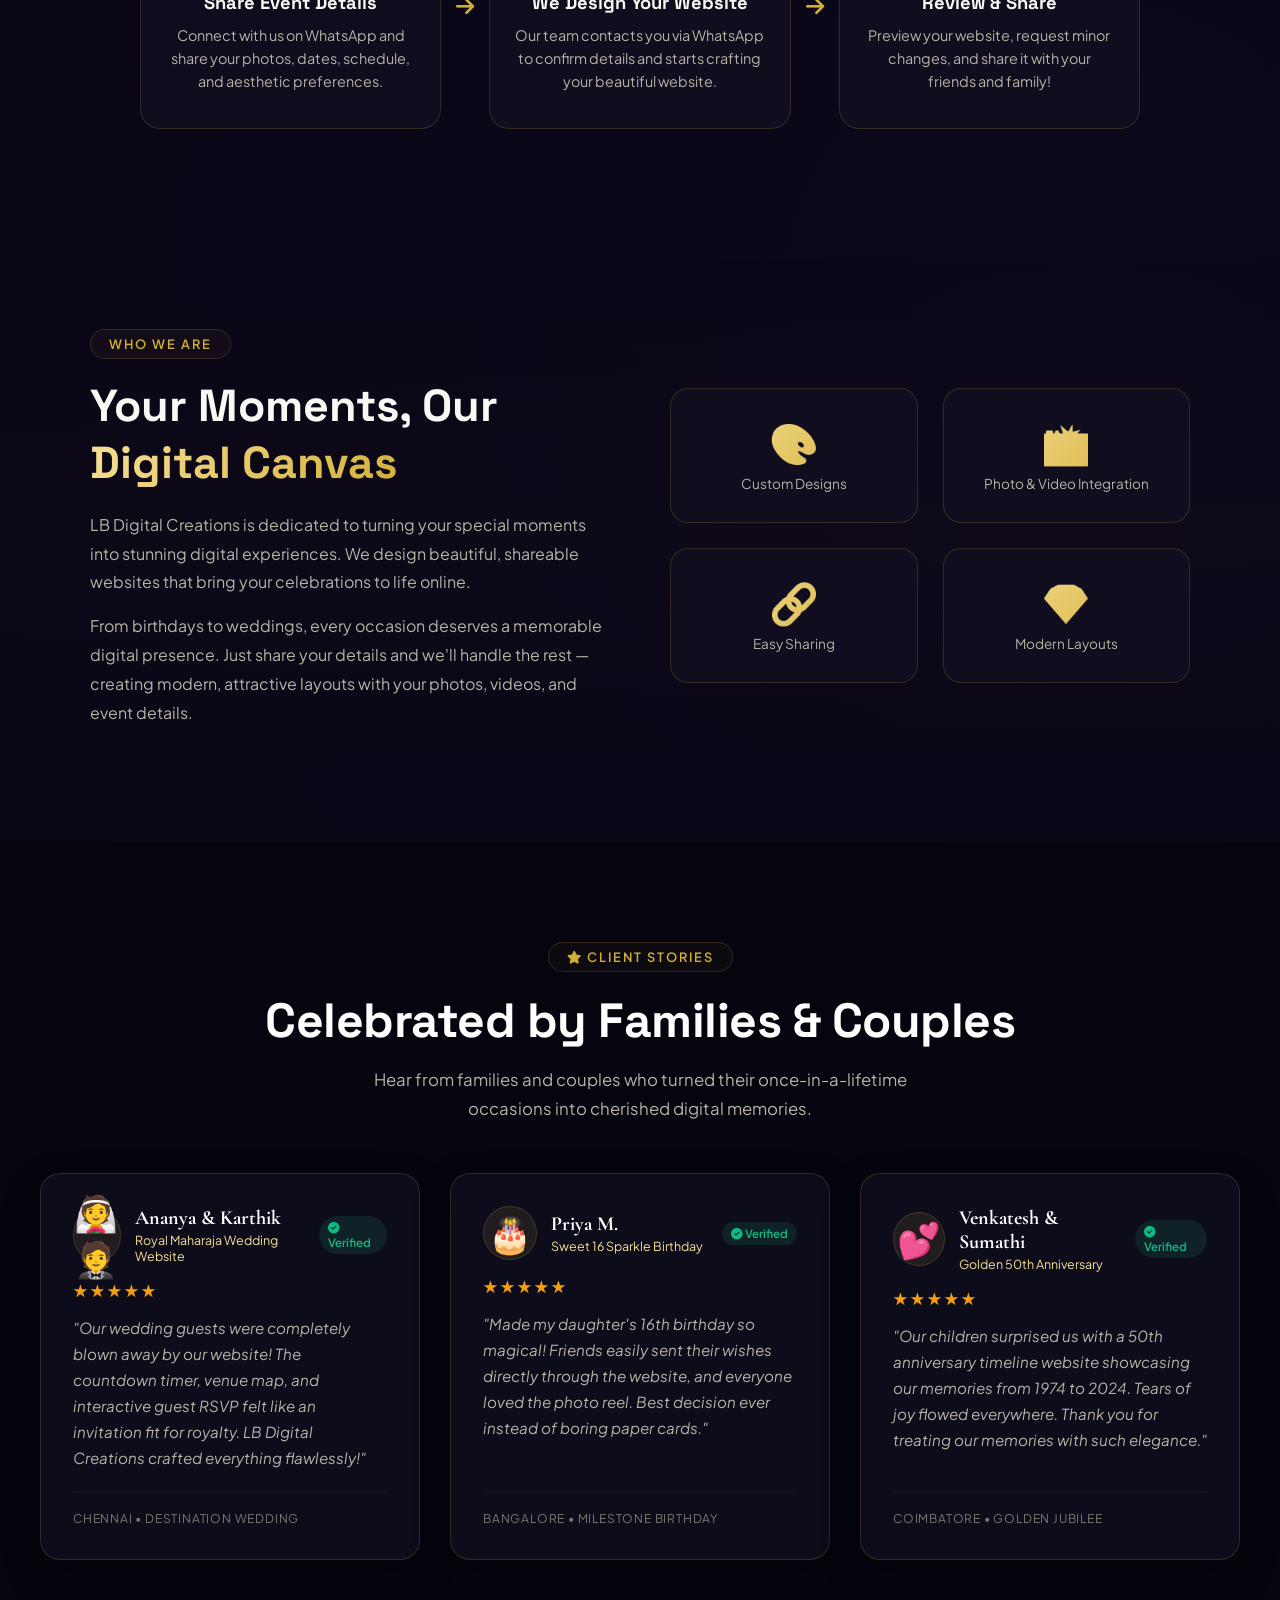
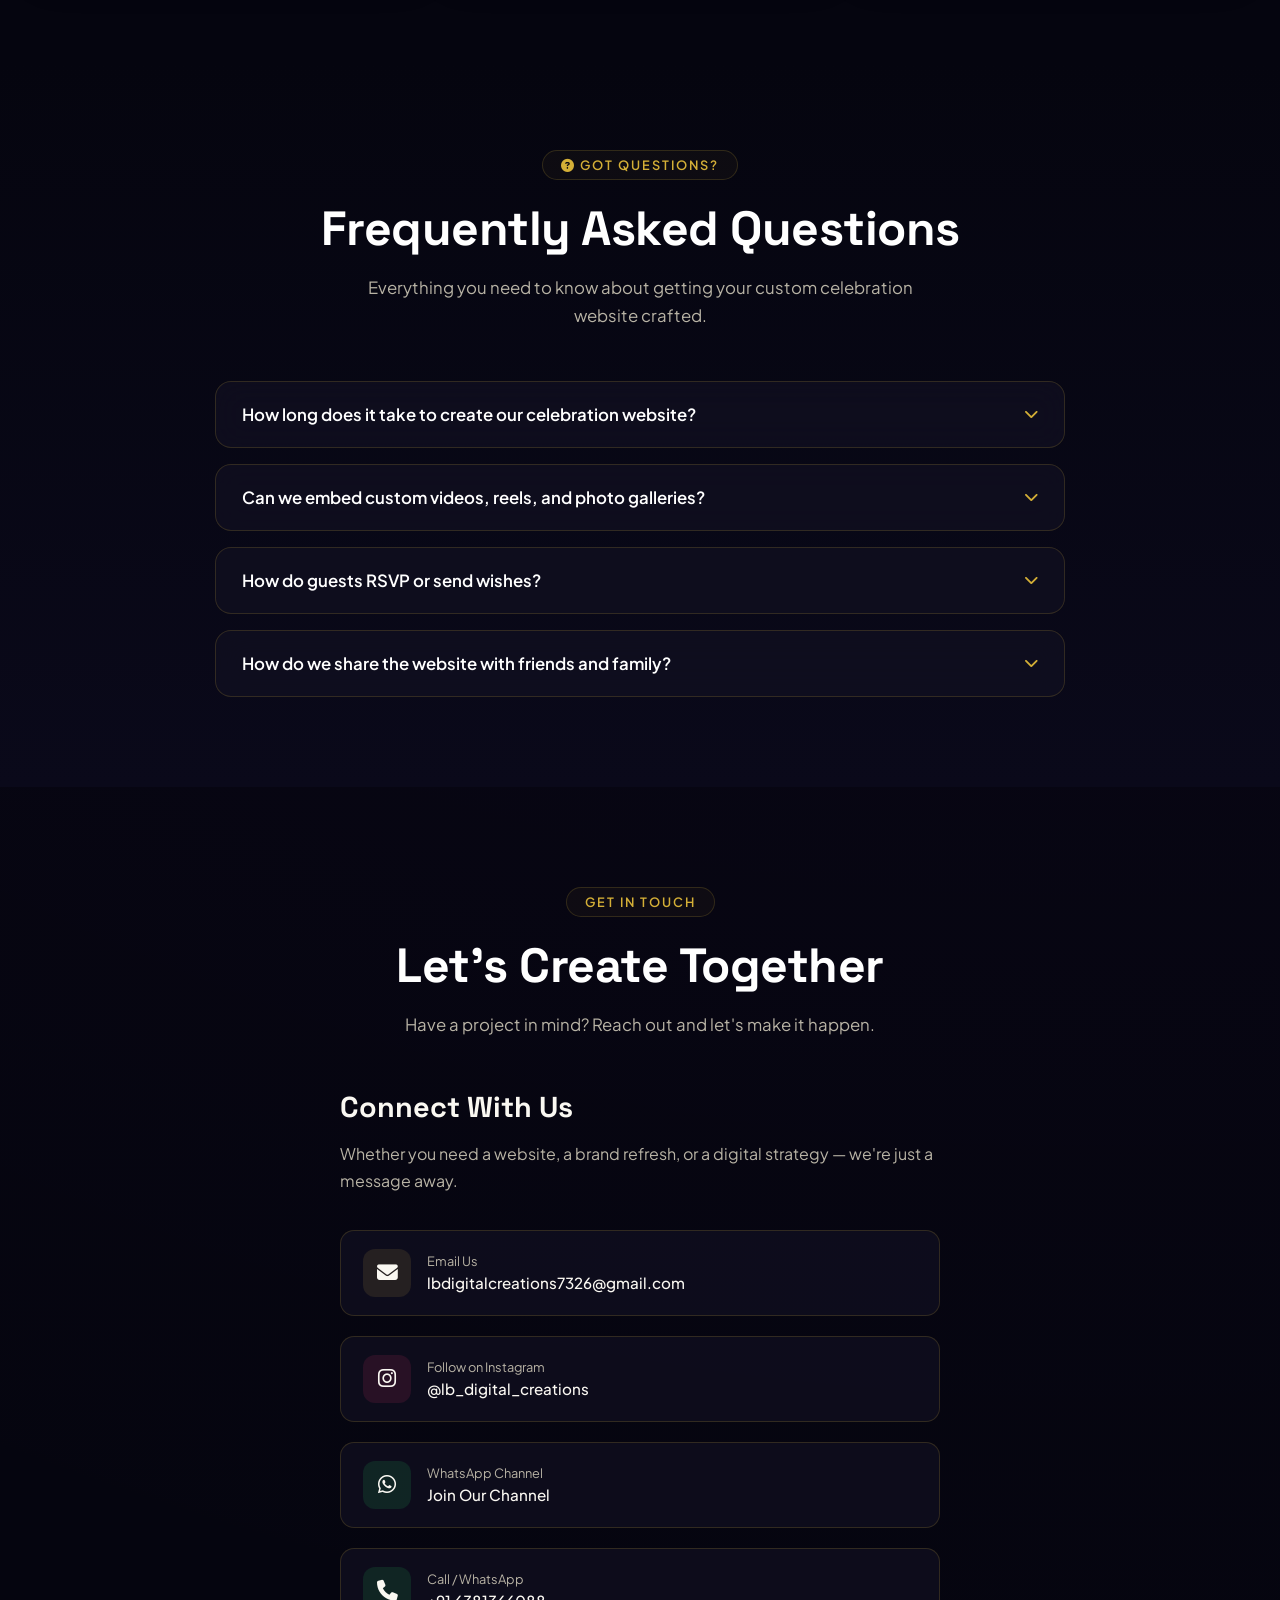
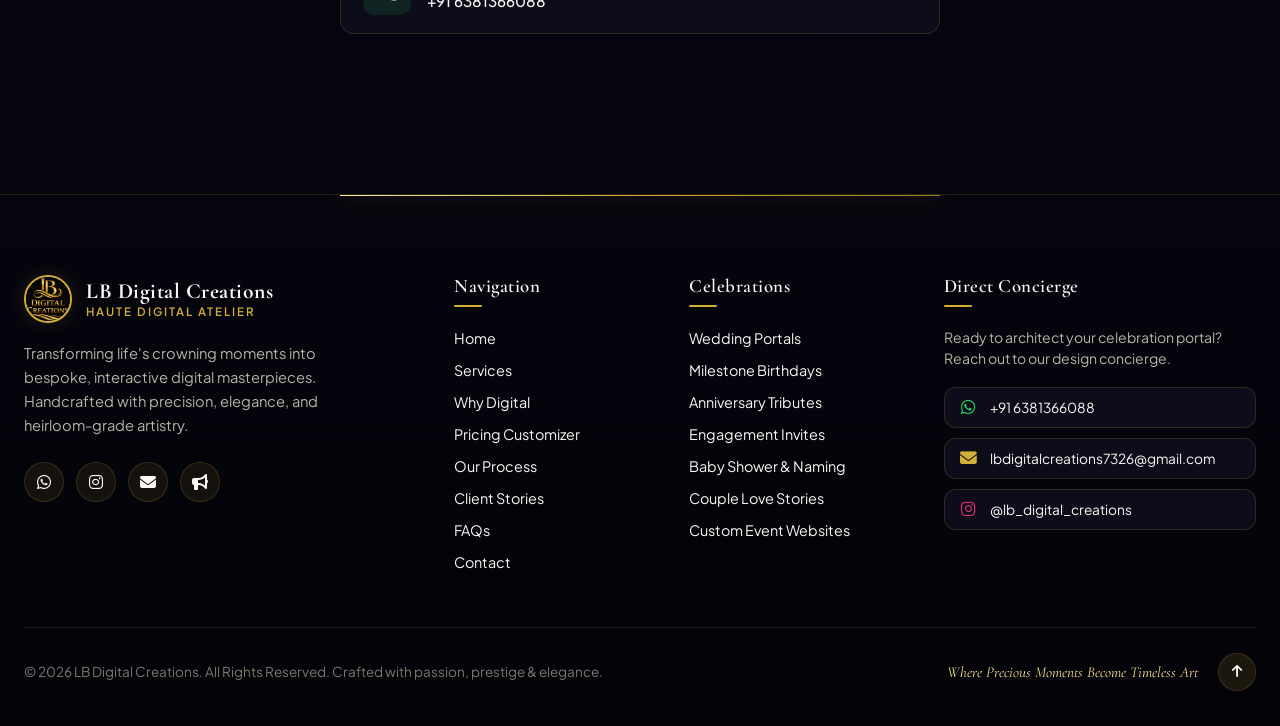
==== commit 7ff9954f: "Create dedicated celebration details page with 6-step requirements checklist and WhatsApp booking" ====
--- a/index.html
+++ b/index.html
@@ -57,7 +57,7 @@
   <link rel="preconnect" href="https://fonts.gstatic.com" crossorigin>
   <link href="https://fonts.googleapis.com/css2?family=Cinzel+Decorative:wght@700;900&family=Playfair+Display:ital,wght@0,400;0,600;0,700;1,400;1,600&family=Cormorant+Garamond:ital,wght@0,500;0,600;0,700;1,400;1,600&family=Plus+Jakarta+Sans:wght@300;400;500;600;700;800&family=Space+Grotesk:wght@500;600;700&display=swap" rel="stylesheet">
 
-  <link rel="stylesheet" href="style.css?v=2026.13">
+  <link rel="stylesheet" href="style.css?v=2026.14">
   <link rel="stylesheet" href="https://cdnjs.cloudflare.com/ajax/libs/font-awesome/6.5.1/css/all.min.css">
 </head>
 
@@ -175,124 +175,124 @@
       <p>Bespoke digital stages for life's crowning moments — breathtaking, mobile-first, and effortlessly shareable with your loved ones.</p>
     </div>
     <div class="services-grid">
-      <div class="service-card reveal" data-category="birthday">
+      <div class="service-card reveal" data-category="birthday" data-service-url="service-details.html?service=birthday">
         <div class="service-card-top-row">
           <div class="service-icon"><i class="fas fa-cake-candles"></i></div>
           <span class="service-price-pill"><i class="fas fa-tag"></i> From ₹999</span>
         </div>
         <h3>Birthday Websites</h3>
         <p>Make birthdays unforgettable with personalized websites featuring photos, wishes, and festive animations.</p>
-        <a href="#pricing" class="service-card-action select-website-btn" data-select-website="Birthday Website">
-          <span>Select &amp; Customize Package</span>
-          <i class="fas fa-calculator"></i>
-        </a>
-      </div>
-      <div class="service-card reveal" data-category="wedding">
+        <a href="service-details.html?service=birthday" class="service-card-action">
+          <span>View Details &amp; Requirements</span>
+          <i class="fas fa-arrow-right"></i>
+        </a>
+      </div>
+      <div class="service-card reveal" data-category="wedding" data-service-url="service-details.html?service=wedding">
         <div class="service-card-top-row">
           <div class="service-icon"><i class="fas fa-ring"></i></div>
           <span class="service-price-pill"><i class="fas fa-tag"></i> From ₹999</span>
         </div>
         <h3>Wedding Websites</h3>
         <p>Elegant wedding portals with celebration itinerary, photo galleries, countdown timers, and effortless RSVP sharing.</p>
-        <a href="#pricing" class="service-card-action select-website-btn" data-select-website="Wedding Website">
-          <span>Select &amp; Customize Package</span>
-          <i class="fas fa-calculator"></i>
-        </a>
-      </div>
-      <div class="service-card reveal" data-category="anniversary">
+        <a href="service-details.html?service=wedding" class="service-card-action">
+          <span>View Details &amp; Requirements</span>
+          <i class="fas fa-arrow-right"></i>
+        </a>
+      </div>
+      <div class="service-card reveal" data-category="anniversary" data-service-url="service-details.html?service=anniversary">
         <div class="service-card-top-row">
           <div class="service-icon"><i class="fas fa-gem"></i></div>
           <span class="service-price-pill"><i class="fas fa-tag"></i> From ₹999</span>
         </div>
         <h3>Anniversary Websites</h3>
         <p>Celebrate your love story with a timeless anniversary website showcasing your journey and milestones together.</p>
-        <a href="#pricing" class="service-card-action select-website-btn" data-select-website="Anniversary Website">
-          <span>Select &amp; Customize Package</span>
-          <i class="fas fa-calculator"></i>
-        </a>
-      </div>
-      <div class="service-card reveal" data-category="engagement">
+        <a href="service-details.html?service=anniversary" class="service-card-action">
+          <span>View Details &amp; Requirements</span>
+          <i class="fas fa-arrow-right"></i>
+        </a>
+      </div>
+      <div class="service-card reveal" data-category="engagement" data-service-url="service-details.html?service=engagement">
         <div class="service-card-top-row">
           <div class="service-icon"><i class="fas fa-heart"></i></div>
           <span class="service-price-pill"><i class="fas fa-tag"></i> From ₹999</span>
         </div>
         <h3>Engagement Websites</h3>
         <p>Share the joy of your engagement with a bespoke digital announcement crafted for family and friends.</p>
-        <a href="#pricing" class="service-card-action select-website-btn" data-select-website="Engagement Website">
-          <span>Select &amp; Customize Package</span>
-          <i class="fas fa-calculator"></i>
-        </a>
-      </div>
-      <div class="service-card reveal" data-category="babyshower">
+        <a href="service-details.html?service=engagement" class="service-card-action">
+          <span>View Details &amp; Requirements</span>
+          <i class="fas fa-arrow-right"></i>
+        </a>
+      </div>
+      <div class="service-card reveal" data-category="babyshower" data-service-url="service-details.html?service=babyshower">
         <div class="service-card-top-row">
           <div class="service-icon"><i class="fas fa-baby-carriage"></i></div>
           <span class="service-price-pill"><i class="fas fa-tag"></i> From ₹999</span>
         </div>
         <h3>Baby Shower &amp; Naming</h3>
         <p>Adorable, joyful portals for baby showers, naming ceremonies, and welcoming your little one.</p>
-        <a href="#pricing" class="service-card-action select-website-btn" data-select-website="Baby Shower & Naming">
-          <span>Select &amp; Customize Package</span>
-          <i class="fas fa-calculator"></i>
-        </a>
-      </div>
-      <div class="service-card reveal" data-category="special">
+        <a href="service-details.html?service=babyshower" class="service-card-action">
+          <span>View Details &amp; Requirements</span>
+          <i class="fas fa-arrow-right"></i>
+        </a>
+      </div>
+      <div class="service-card reveal" data-category="special" data-service-url="service-details.html?service=festival">
         <div class="service-card-top-row">
           <div class="service-icon"><i class="fas fa-champagne-glasses"></i></div>
           <span class="service-price-pill"><i class="fas fa-tag"></i> From ₹999</span>
         </div>
         <h3>Festival &amp; Celebration</h3>
         <p>Festive digital hubs for grand celebrations, cultural greetings, and memorable gatherings.</p>
-        <a href="#pricing" class="service-card-action select-website-btn" data-select-website="Festival & Celebration">
-          <span>Select &amp; Customize Package</span>
-          <i class="fas fa-calculator"></i>
-        </a>
-      </div>
-      <div class="service-card reveal" data-category="invitation">
+        <a href="service-details.html?service=festival" class="service-card-action">
+          <span>View Details &amp; Requirements</span>
+          <i class="fas fa-arrow-right"></i>
+        </a>
+      </div>
+      <div class="service-card reveal" data-category="invitation" data-service-url="service-details.html?service=invitation">
         <div class="service-card-top-row">
           <div class="service-icon"><i class="fas fa-envelope-open-text"></i></div>
           <span class="service-price-pill"><i class="fas fa-tag"></i> From ₹999</span>
         </div>
         <h3>Invitation Websites</h3>
         <p>Modern interactive invites that elevate paper cards — eco-friendly, stunning, and instantly shareable.</p>
-        <a href="#pricing" class="service-card-action select-website-btn" data-select-website="Digital Invitation">
-          <span>Select &amp; Customize Package</span>
-          <i class="fas fa-calculator"></i>
-        </a>
-      </div>
-      <div class="service-card reveal" data-category="anniversary">
+        <a href="service-details.html?service=invitation" class="service-card-action">
+          <span>View Details &amp; Requirements</span>
+          <i class="fas fa-arrow-right"></i>
+        </a>
+      </div>
+      <div class="service-card reveal" data-category="anniversary" data-service-url="service-details.html?service=lovestory">
         <div class="service-card-top-row">
           <div class="service-icon"><i class="fas fa-heart-pulse"></i></div>
           <span class="service-price-pill"><i class="fas fa-tag"></i> From ₹999</span>
         </div>
         <h3>Love &amp; Couple Story</h3>
         <p>Capture your unique love story with an interactive digital timeline celebrating all your cherished memories.</p>
-        <a href="#pricing" class="service-card-action select-website-btn" data-select-website="Love & Couple Story">
-          <span>Select &amp; Customize Package</span>
-          <i class="fas fa-calculator"></i>
-        </a>
-      </div>
-      <div class="service-card reveal" data-category="special">
+        <a href="service-details.html?service=lovestory" class="service-card-action">
+          <span>View Details &amp; Requirements</span>
+          <i class="fas fa-arrow-right"></i>
+        </a>
+      </div>
+      <div class="service-card reveal" data-category="special" data-service-url="service-details.html?service=memorial">
         <div class="service-card-top-row">
           <div class="service-icon"><i class="fas fa-dove"></i></div>
           <span class="service-price-pill"><i class="fas fa-tag"></i> From ₹999</span>
         </div>
         <h3>Memorial &amp; Tribute</h3>
         <p>Heartfelt, dignified tribute pages honoring loved ones with shared stories, photos, and messages.</p>
-        <a href="#pricing" class="service-card-action select-website-btn" data-select-website="Memorial & Tribute">
-          <span>Select &amp; Customize Package</span>
-          <i class="fas fa-calculator"></i>
-        </a>
-      </div>
-      <div class="service-card reveal" data-category="all">
+        <a href="service-details.html?service=memorial" class="service-card-action">
+          <span>View Details &amp; Requirements</span>
+          <i class="fas fa-arrow-right"></i>
+        </a>
+      </div>
+      <div class="service-card reveal" data-category="all" data-service-url="service-details.html?service=customevent">
         <div class="service-card-top-row">
           <div class="service-icon"><i class="fas fa-crown"></i></div>
           <span class="service-price-pill"><i class="fas fa-tag"></i> From ₹999</span>
         </div>
         <h3>Custom Event Websites</h3>
         <p>Hosting a landmark milestone? We craft completely bespoke websites tailored to your exact creative vision.</p>
-        <a href="#pricing" class="service-card-action select-website-btn" data-select-website="Custom Event Website">
-          <span>Select &amp; Customize Package</span>
-          <i class="fas fa-calculator"></i>
+        <a href="service-details.html?service=customevent" class="service-card-action">
+          <span>View Details &amp; Requirements</span>
+          <i class="fas fa-arrow-right"></i>
         </a>
       </div>
     </div>
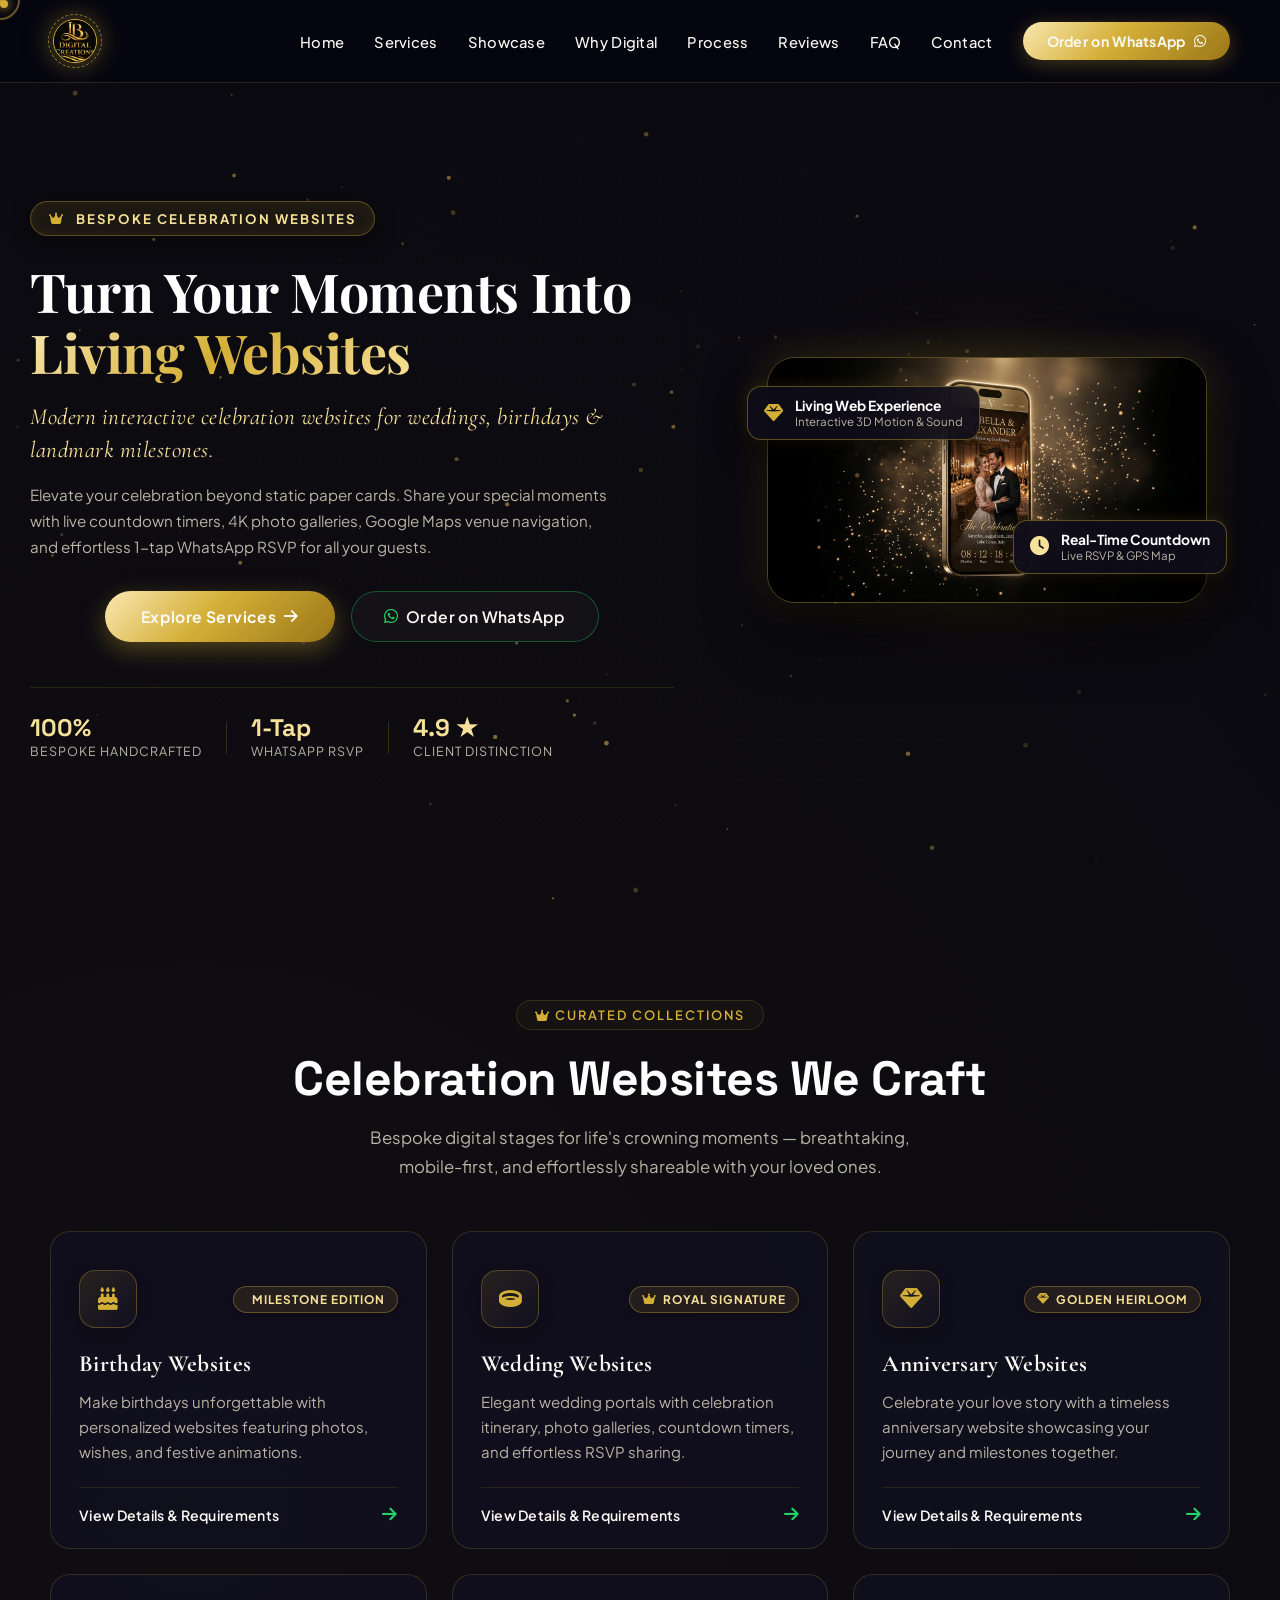
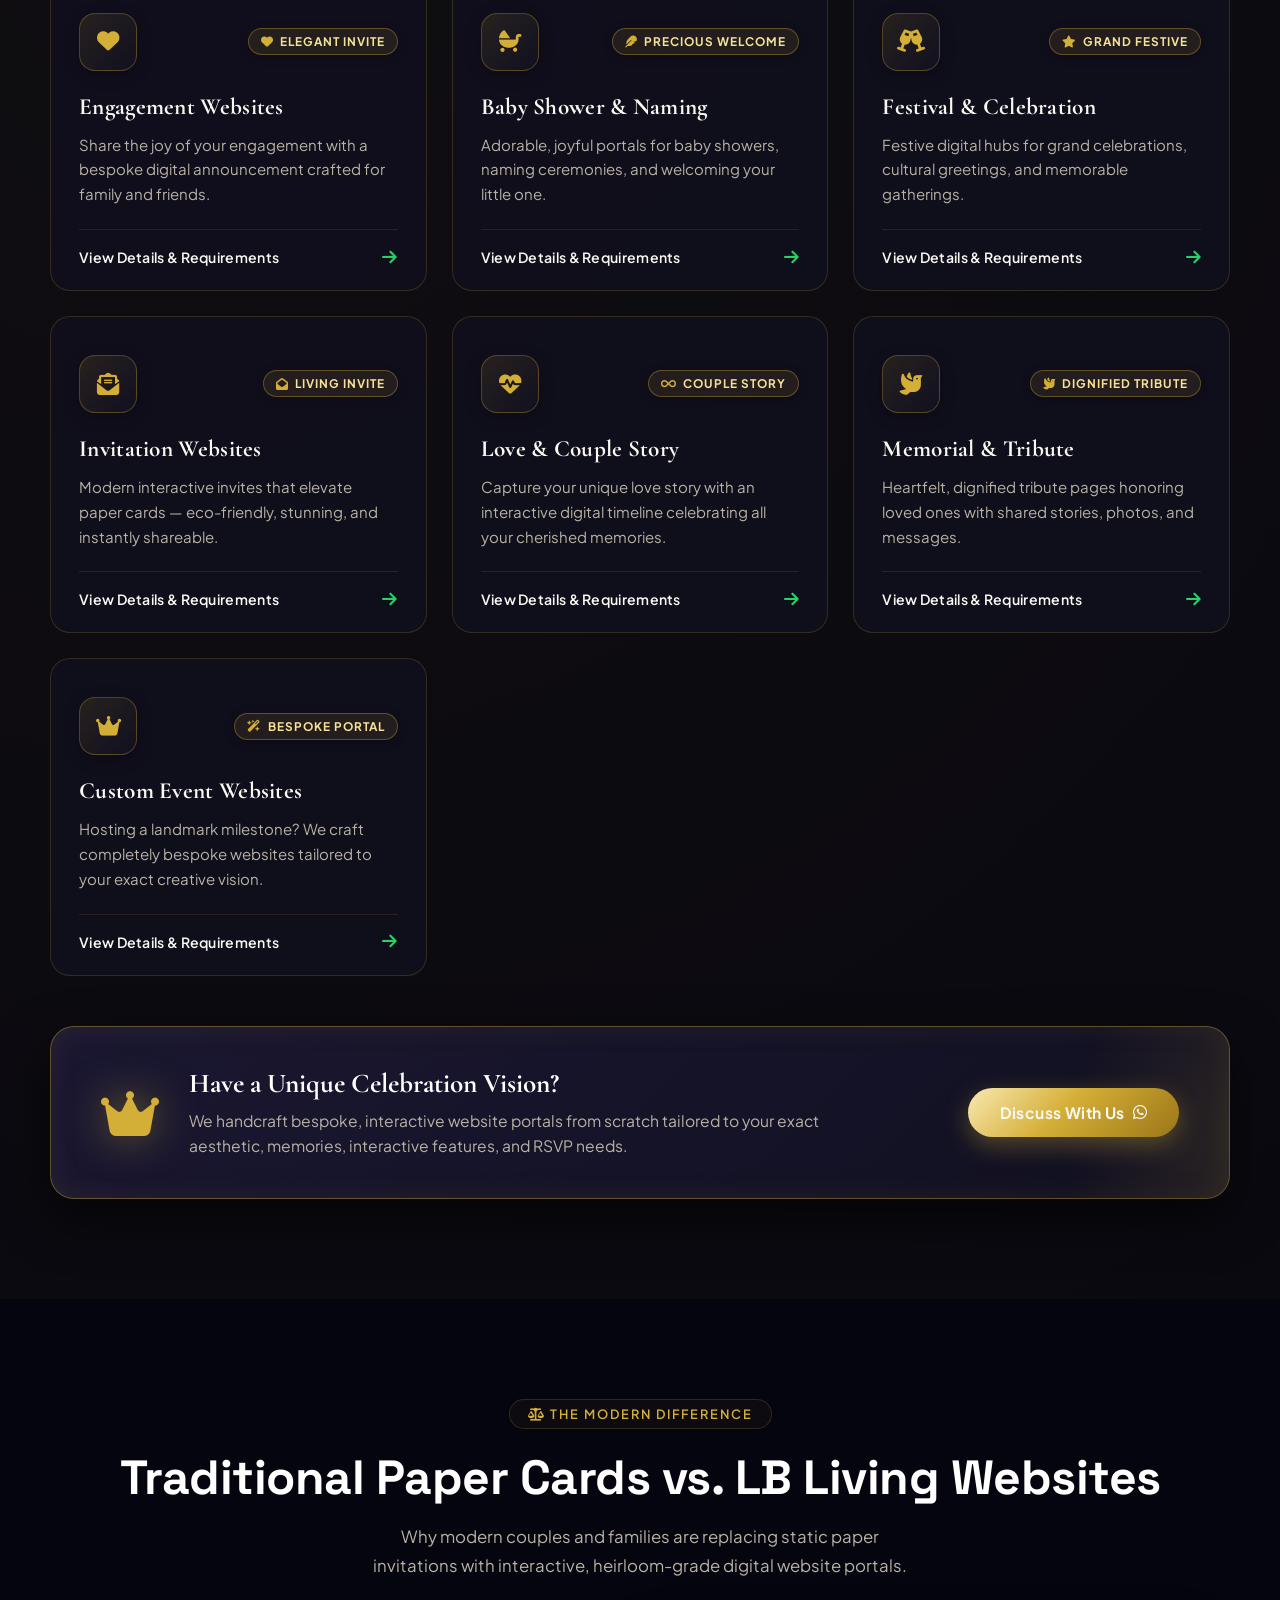
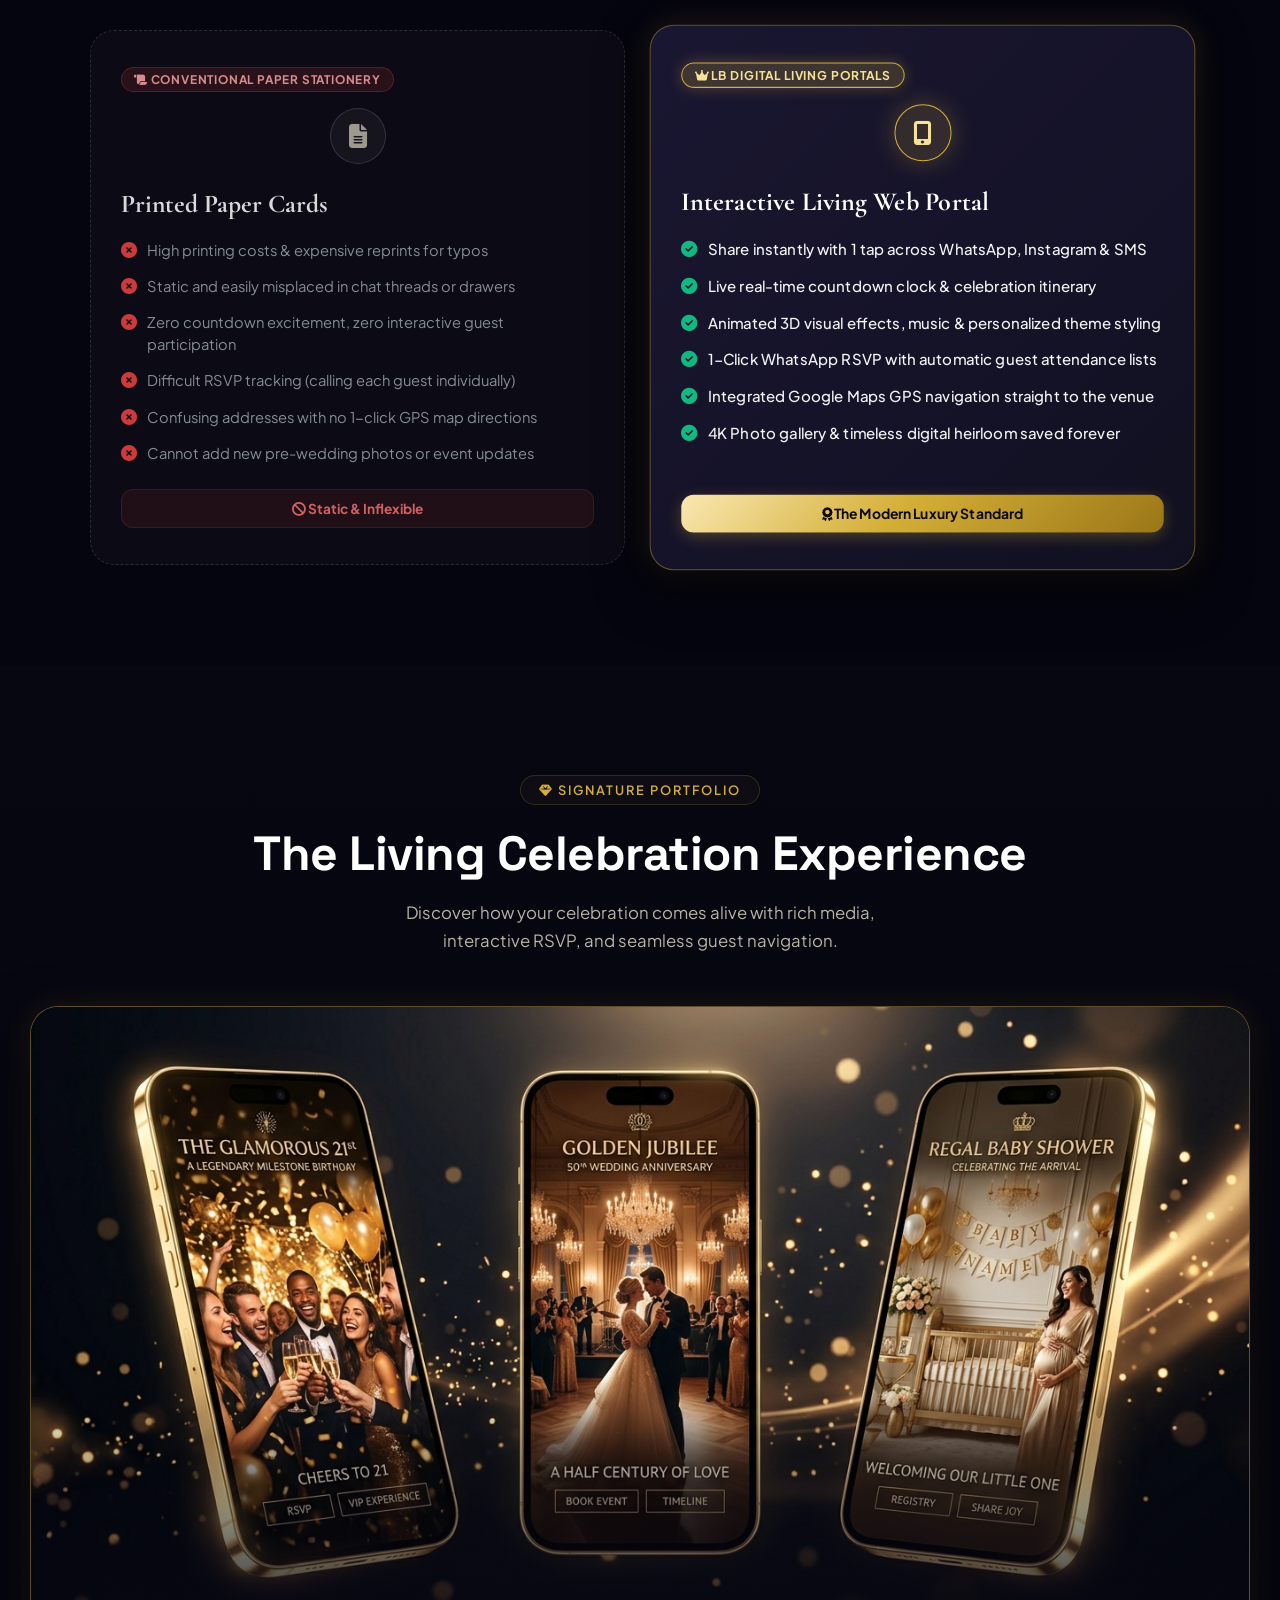
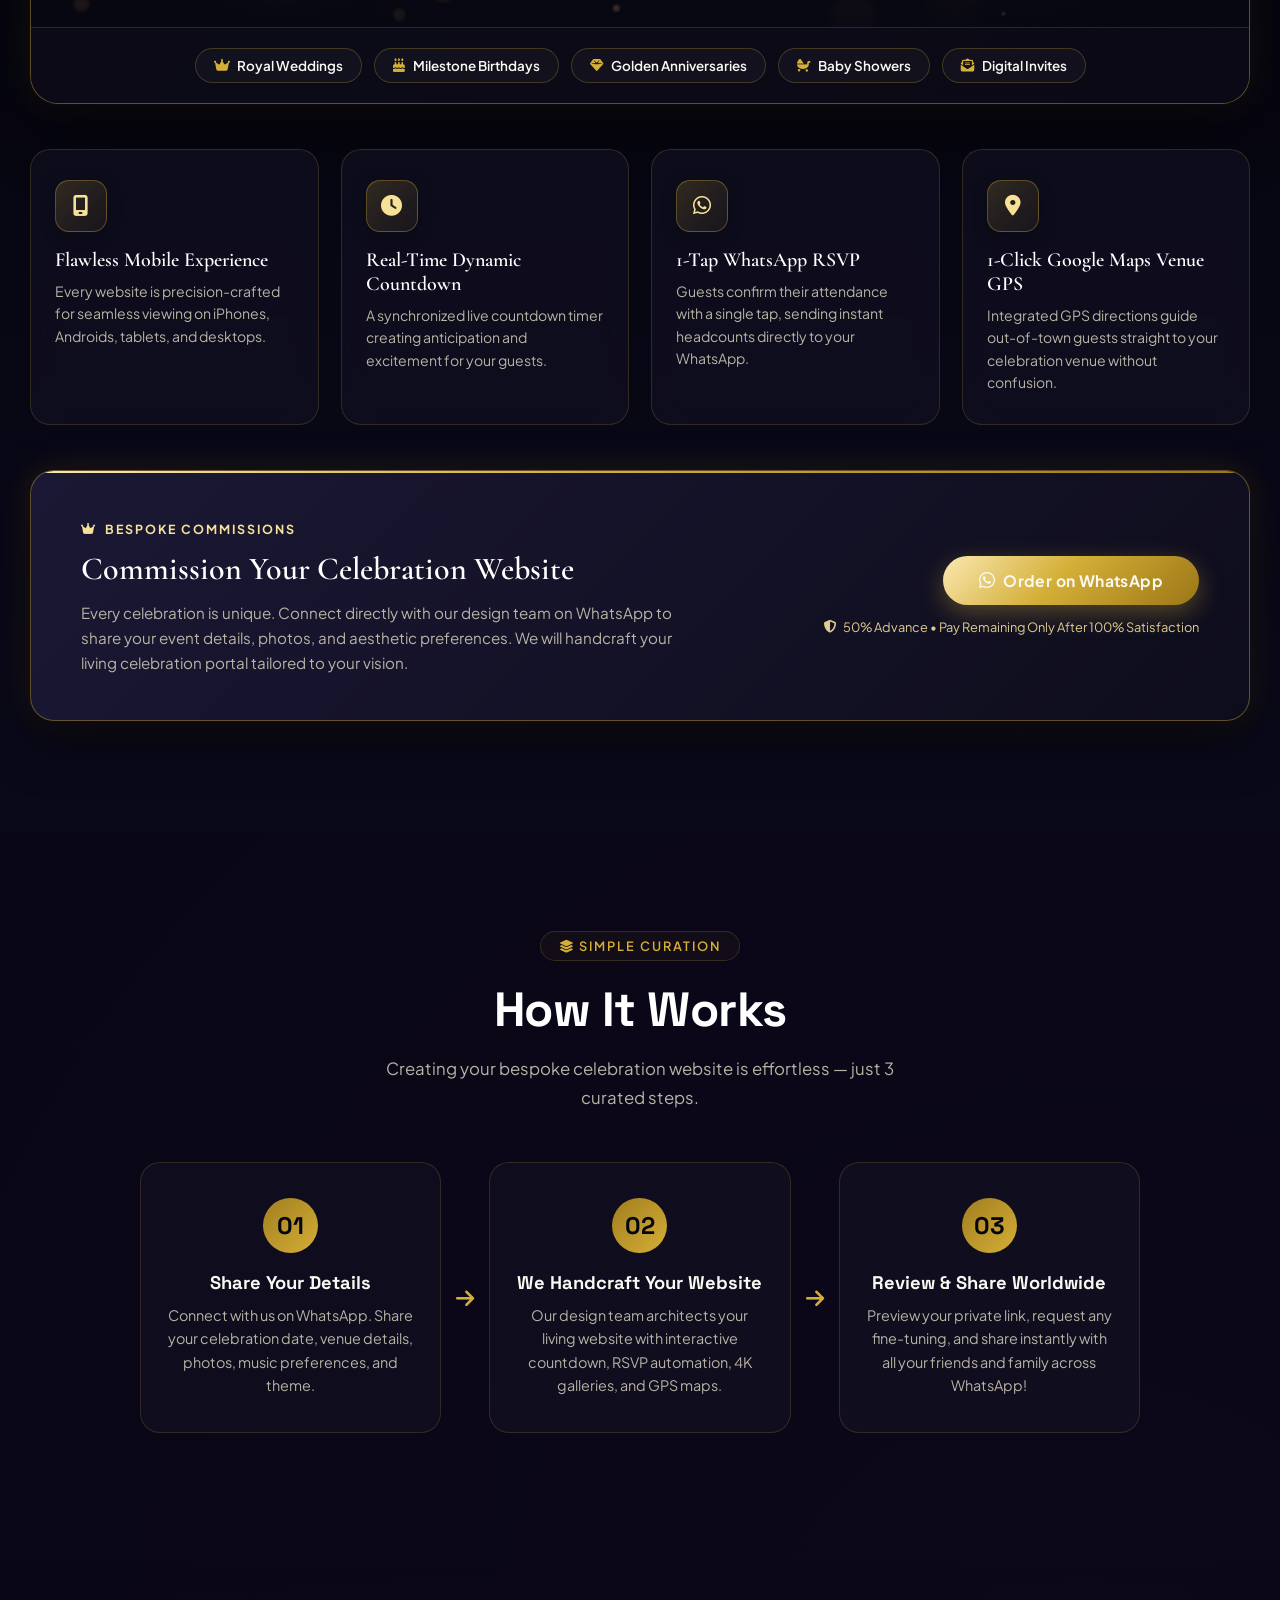
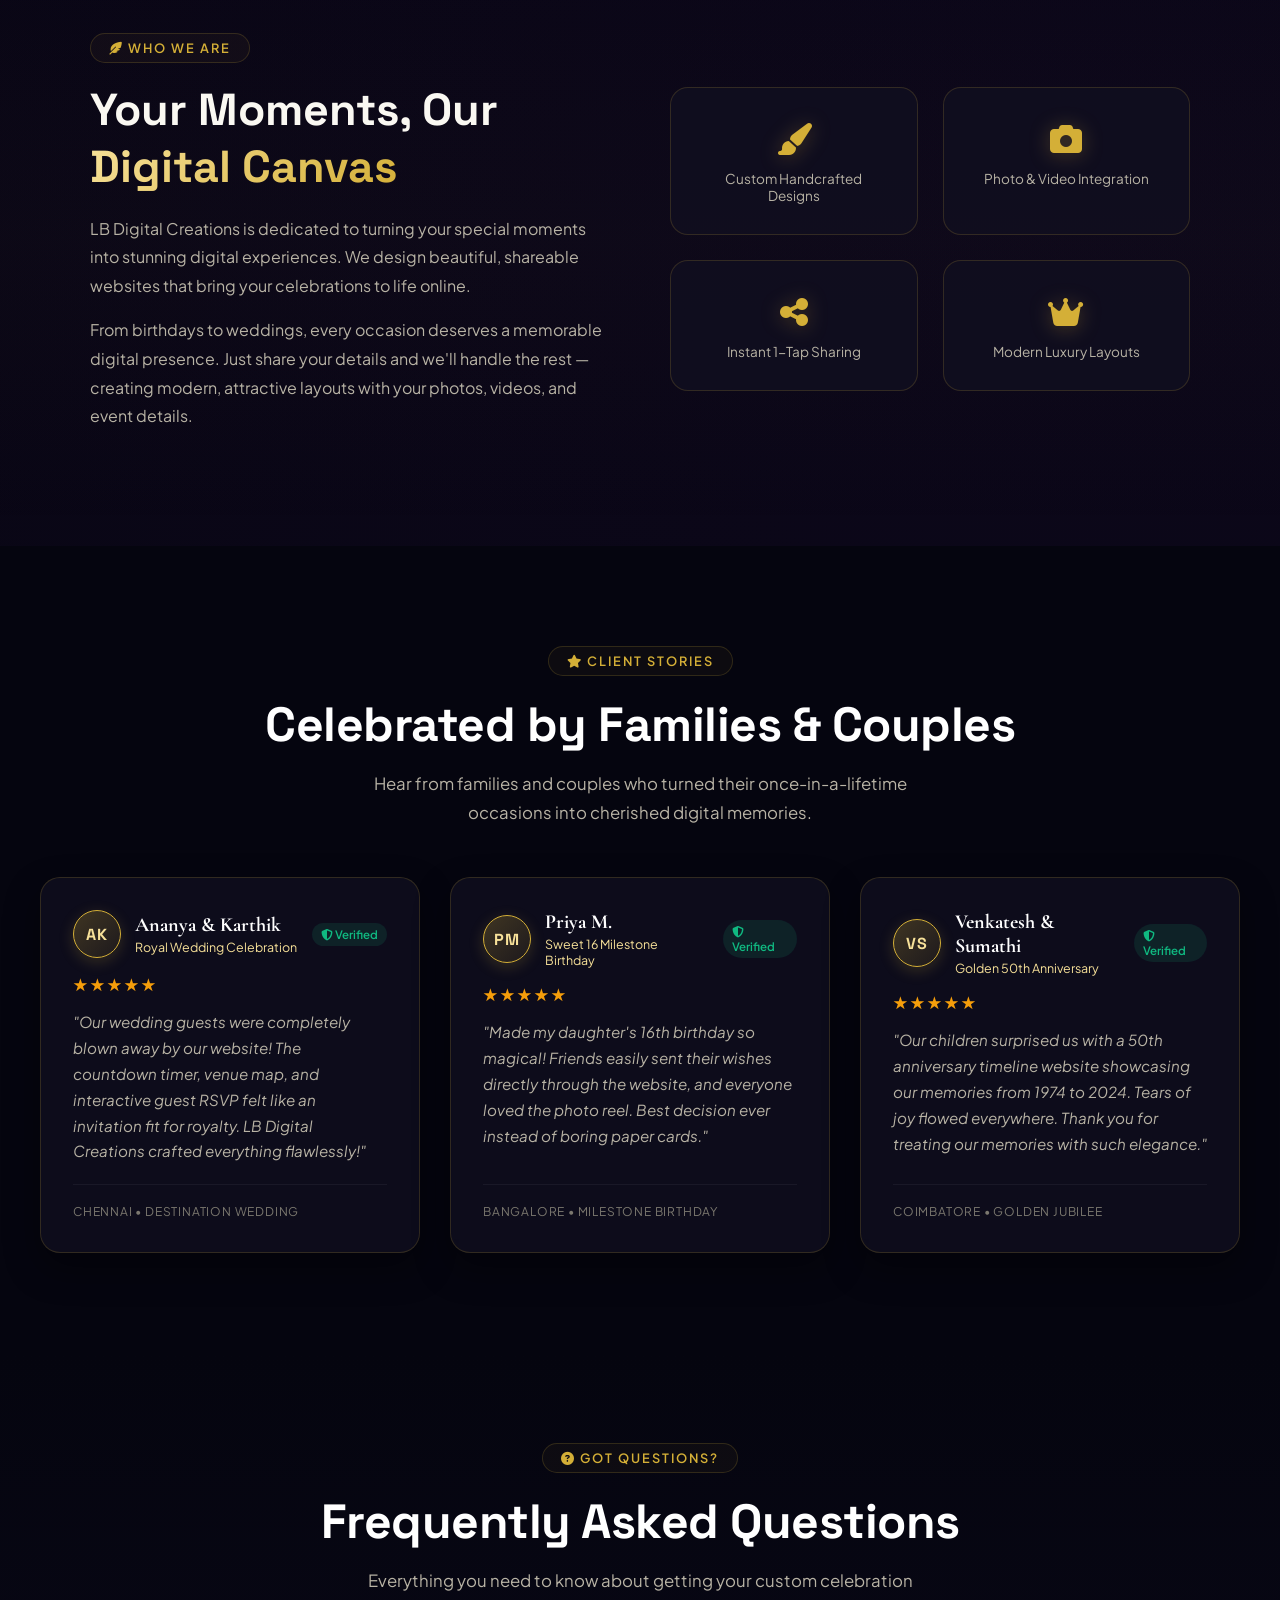
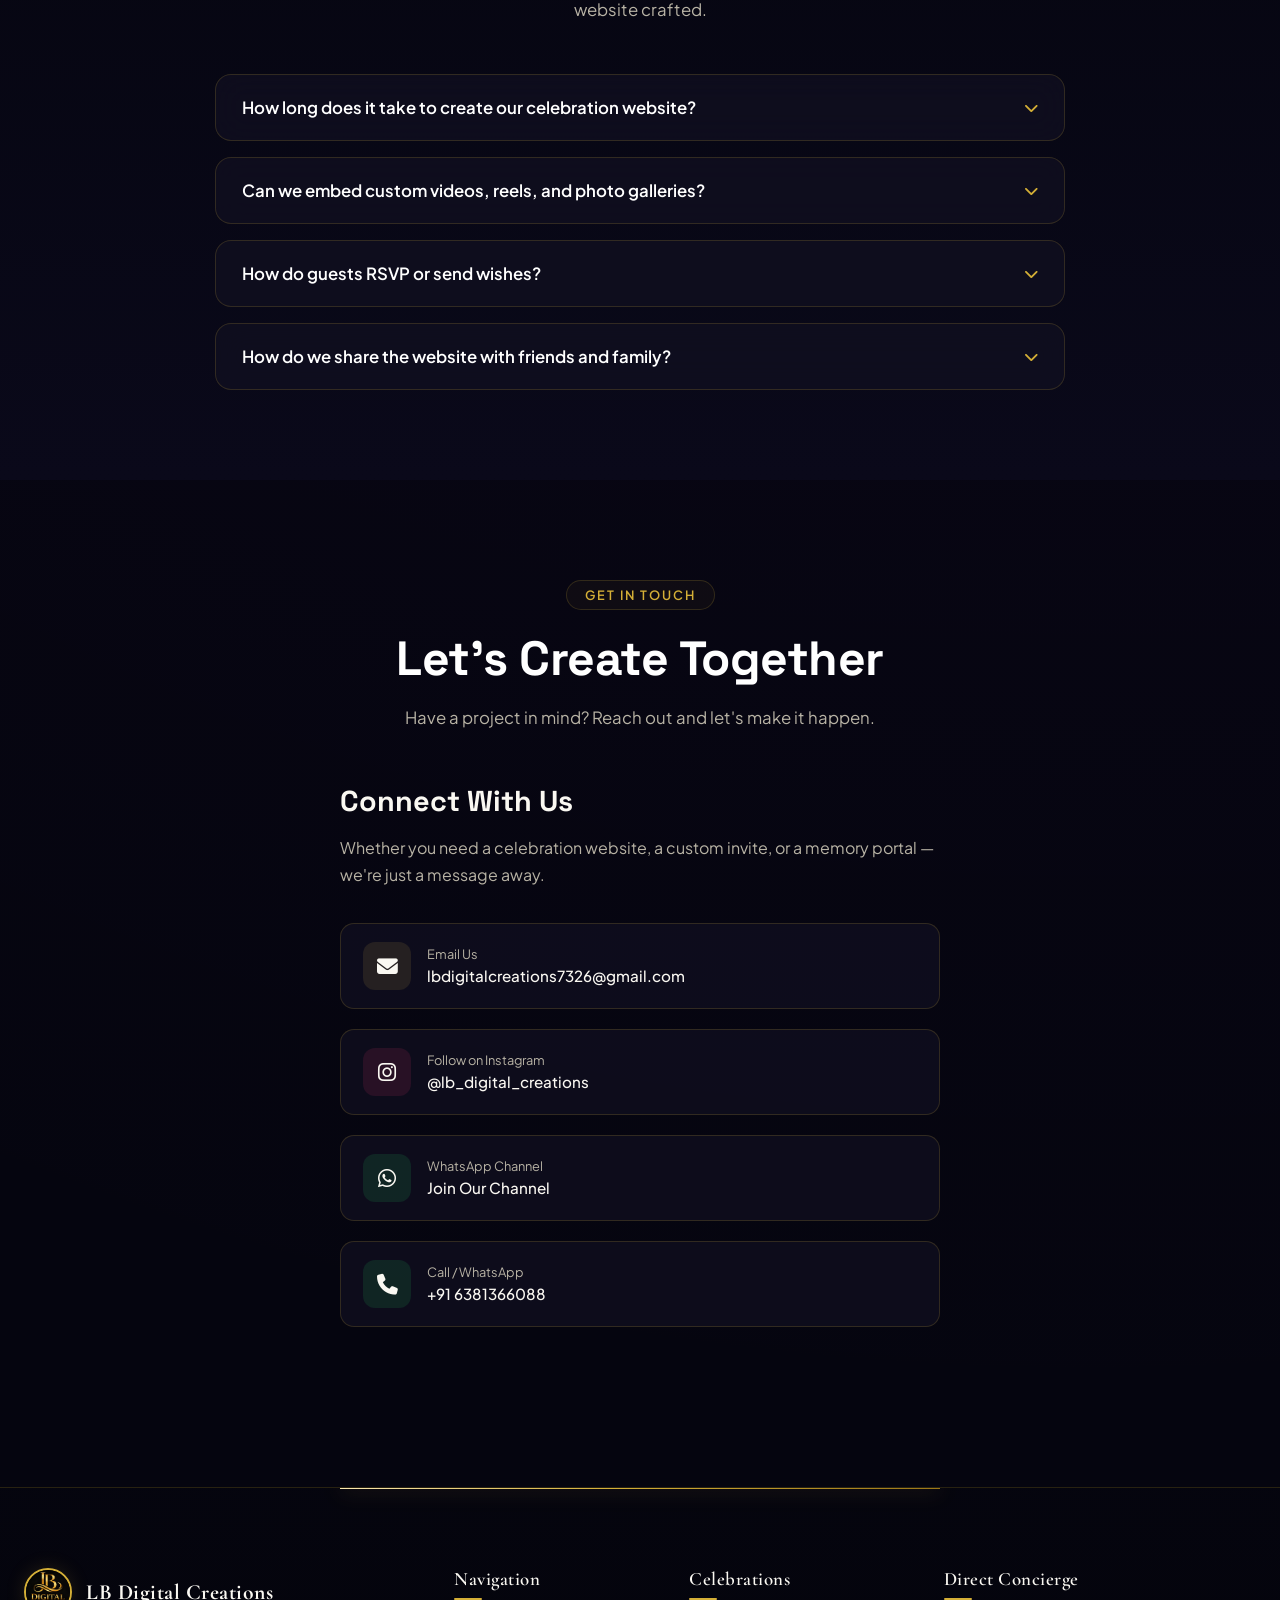
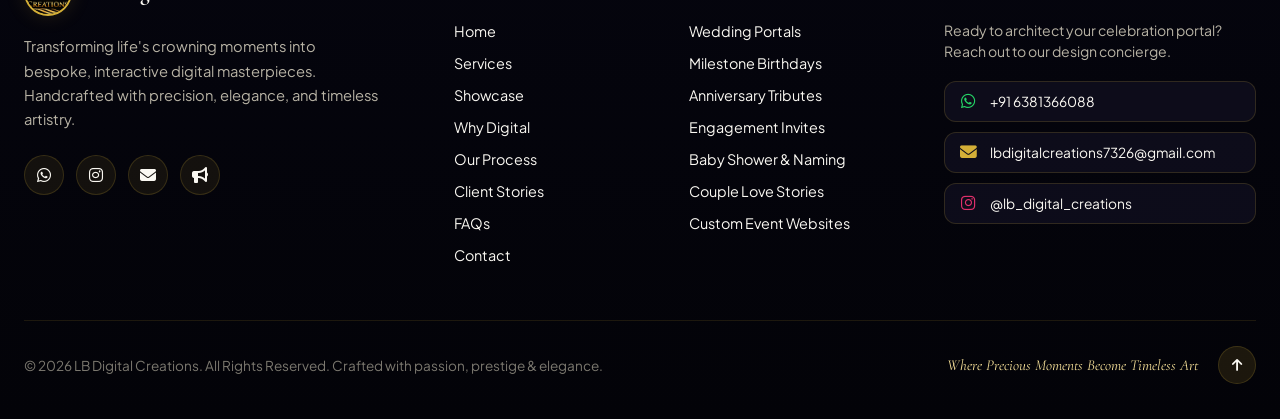
==== commit 68cbad4c: "Upgrade website to luxury professional design, remove package customizer and redundant text" ====
--- a/index.html
+++ b/index.html
@@ -57,7 +57,7 @@
   <link rel="preconnect" href="https://fonts.gstatic.com" crossorigin>
   <link href="https://fonts.googleapis.com/css2?family=Cinzel+Decorative:wght@700;900&family=Playfair+Display:ital,wght@0,400;0,600;0,700;1,400;1,600&family=Cormorant+Garamond:ital,wght@0,500;0,600;0,700;1,400;1,600&family=Plus+Jakarta+Sans:wght@300;400;500;600;700;800&family=Space+Grotesk:wght@500;600;700&display=swap" rel="stylesheet">
 
-  <link rel="stylesheet" href="style.css?v=2026.14">
+  <link rel="stylesheet" href="style.css?v=2026.25">
   <link rel="stylesheet" href="https://cdnjs.cloudflare.com/ajax/libs/font-awesome/6.5.1/css/all.min.css">
 </head>
 
@@ -78,21 +78,17 @@
 
   <!-- NAVBAR -->
   <nav class="navbar" id="navbar">
-    <a href="#" class="nav-logo">
+    <a href="#" class="nav-logo" aria-label="LB Digital Creations">
       <div class="logo-wrapper">
         <img src="logo.jpg" alt="LB Digital Creations">
         <span class="logo-ring"></span>
-      </div>
-      <div class="logo-text-group">
-        <span class="brand-title">LB Digital Creations</span>
-        <span class="brand-subtitle">Haute Digital Atelier</span>
       </div>
     </a>
     <ul class="nav-links">
       <li><a href="#home">Home</a></li>
       <li><a href="#services">Services</a></li>
+      <li><a href="#showcase">Showcase</a></li>
       <li><a href="#comparison">Why Digital</a></li>
-      <li><a href="#pricing">Pricing</a></li>
       <li><a href="#how-it-works">Process</a></li>
       <li><a href="#reviews">Reviews</a></li>
       <li><a href="#faq">FAQ</a></li>
@@ -104,64 +100,82 @@
     </button>
   </nav>
 
-  <!-- ===== HERO SECTION (ULTRA-EDITORIAL MAGAZINE VOGUE STYLE) ===== -->
-  <section class="hero editorial-hero" id="home">
+  <!-- ===== HERO SECTION (PREMIUM LUXURY SHOWCASE) ===== -->
+  <section class="hero luxury-hero-container" id="home">
     <div class="hero-bg-glow g1"></div>
     <div class="hero-bg-glow g2"></div>
     <div class="hero-bg-glow g3"></div>
     <div class="hero-mesh-overlay"></div>
     
-    <div class="hero-content editorial-hero-content">
-      <!-- VOGUE EDITION BADGE -->
-      <div class="editorial-badge reveal">
-        <span class="editorial-badge-gem">💎</span>
-        <span class="editorial-badge-text">HAUTE DIGITAL ATELIER • VOL. 2026 COUTURE COLLECTION</span>
-        <span class="badge-shimmer"></span>
-      </div>
-
-      <!-- EDITORIAL VOGUE HEADLINE -->
-      <div class="editorial-title-wrap reveal">
-        <span class="editorial-pre-title">Crafting Ultra-Luxury</span>
-        <h1 class="editorial-main-title">
-          Royal Celebration Portals
+    <div class="hero-inner-grid">
+      <!-- HERO TEXT COLUMN -->
+      <div class="hero-text-col reveal">
+        <div class="hero-curated-badge">
+          <i class="fas fa-crown"></i>
+          <span>Bespoke Celebration Websites</span>
+        </div>
+
+        <h1 class="hero-luxury-title">
+          Turn Your Moments Into <span class="gold-gradient-text">Living Websites</span>
         </h1>
-        <p class="editorial-italic-script">
-          Where Eternal Memories Meet Bespoke Digital Artistry
+
+        <p class="hero-luxury-tagline">
+          Modern interactive celebration websites for weddings, birthdays &amp; landmark milestones.
         </p>
-      </div>
-      
-      <p class="editorial-lead-desc reveal">
-        We architect living digital stages for life's crowning milestones — royal weddings, landmark birthdays, silver anniversaries, and grand invitations. Engineered with interactive RSVPs, 3D animations, custom photo galleries, GPS navigation, and heirloom-grade typography.
-      </p>
-
-
-      <!-- EDITORIAL CTA GROUP -->
-      <div class="hero-btns editorial-btns reveal">
-        <a href="#services" class="btn-primary btn-gold-luxury">
-          <span>Explore Bespoke Services</span>
-          <i class="fas fa-crown" style="margin-left:10px"></i>
-        </a>
-        <a href="https://wa.me/916381366088?text=Hello%20LB%20Digital%20Creations!%20I'd%20like%20to%20order%20a%20luxury%20custom%20website." target="_blank" rel="noopener" class="btn-outline btn-glass-whatsapp">
-          <i class="fab fa-whatsapp" style="margin-right:8px; color: #25D366;"></i>
-          <span>Order on WhatsApp Concierge</span>
-        </a>
-      </div>
-
-      <!-- LUXURY STATS TICKER -->
-      <div class="hero-stats-bar reveal">
-        <div class="stat-pill">
-          <div class="stat-number"><span class="counter" data-target="100" data-suffix="%">100%</span></div>
-          <div class="stat-label">Bespoke Portals</div>
-        </div>
-        <div class="stat-divider"></div>
-        <div class="stat-pill">
-          <div class="stat-number">100%</div>
-          <div class="stat-label">Mobile & Interactive</div>
-        </div>
-        <div class="stat-divider"></div>
-        <div class="stat-pill">
-          <div class="stat-number">4.9 ★</div>
-          <div class="stat-label">Client Distinction</div>
+        
+        <p class="hero-luxury-desc">
+          Elevate your celebration beyond static paper cards. Share your special moments with live countdown timers, 4K photo galleries, Google Maps venue navigation, and effortless 1-tap WhatsApp RSVP for all your guests.
+        </p>
+
+        <div class="hero-btns editorial-btns">
+          <a href="#services" class="btn-primary btn-gold-luxury">
+            <span>Explore Services</span>
+            <i class="fas fa-arrow-right" style="margin-left:8px"></i>
+          </a>
+          <a href="https://wa.me/916381366088?text=Hello%20LB%20Digital%20Creations!%20I'd%20like%20to%20order%20a%20luxury%20custom%20celebration%20website." target="_blank" rel="noopener" class="btn-outline btn-glass-whatsapp">
+            <i class="fab fa-whatsapp" style="margin-right:8px; color: #25D366;"></i>
+            <span>Order on WhatsApp</span>
+          </a>
+        </div>
+
+        <!-- REFINED LUXURY STATS -->
+        <div class="hero-stats-row">
+          <div class="hero-stat-box">
+            <strong>100%</strong>
+            <span>Bespoke Handcrafted</span>
+          </div>
+          <div class="hero-stat-sep"></div>
+          <div class="hero-stat-box">
+            <strong>1-Tap</strong>
+            <span>WhatsApp RSVP</span>
+          </div>
+          <div class="hero-stat-sep"></div>
+          <div class="hero-stat-box">
+            <strong>4.9 ★</strong>
+            <span>Client Distinction</span>
+          </div>
+        </div>
+      </div>
+
+      <!-- HERO VISUAL MOCKUP COLUMN -->
+      <div class="hero-mockup-col reveal">
+        <div class="hero-device-wrapper">
+          <div class="device-ambient-halo"></div>
+          <img src="luxury-portal-mockup.jpg" alt="Luxury Celebration Website Portal Preview on Gold iPhone" class="hero-mockup-img" width="560" height="700">
+          <div class="hero-floating-badge badge-top">
+            <i class="fas fa-gem" style="color:var(--gold);"></i>
+            <div>
+              <strong>Living Web Experience</strong>
+              <small>Interactive 3D Motion &amp; Sound</small>
+            </div>
+          </div>
+          <div class="hero-floating-badge badge-bottom">
+            <i class="fas fa-clock" style="color:var(--gold-light);"></i>
+            <div>
+              <strong>Real-Time Countdown</strong>
+              <small>Live RSVP &amp; GPS Map</small>
+            </div>
+          </div>
         </div>
       </div>
     </div>
@@ -170,7 +184,7 @@
   <!-- ===== SERVICES SECTION ===== -->
   <section class="services" id="services">
     <div class="section-header reveal">
-      <span class="section-tag"><i class="fas fa-crown"></i> Haute Digital Collection</span>
+      <span class="section-tag"><i class="fas fa-crown"></i> Curated Collections</span>
       <h2>Celebration Websites We Craft</h2>
       <p>Bespoke digital stages for life's crowning moments — breathtaking, mobile-first, and effortlessly shareable with your loved ones.</p>
     </div>
@@ -178,7 +192,7 @@
       <div class="service-card reveal" data-category="birthday" data-service-url="service-details.html?service=birthday">
         <div class="service-card-top-row">
           <div class="service-icon"><i class="fas fa-cake-candles"></i></div>
-          <span class="service-price-pill"><i class="fas fa-tag"></i> From ₹999</span>
+          <span class="service-luxury-badge"><i class="fas fa-sparkles"></i> Milestone Edition</span>
         </div>
         <h3>Birthday Websites</h3>
         <p>Make birthdays unforgettable with personalized websites featuring photos, wishes, and festive animations.</p>
@@ -190,7 +204,7 @@
       <div class="service-card reveal" data-category="wedding" data-service-url="service-details.html?service=wedding">
         <div class="service-card-top-row">
           <div class="service-icon"><i class="fas fa-ring"></i></div>
-          <span class="service-price-pill"><i class="fas fa-tag"></i> From ₹999</span>
+          <span class="service-luxury-badge"><i class="fas fa-crown"></i> Royal Signature</span>
         </div>
         <h3>Wedding Websites</h3>
         <p>Elegant wedding portals with celebration itinerary, photo galleries, countdown timers, and effortless RSVP sharing.</p>
@@ -202,7 +216,7 @@
       <div class="service-card reveal" data-category="anniversary" data-service-url="service-details.html?service=anniversary">
         <div class="service-card-top-row">
           <div class="service-icon"><i class="fas fa-gem"></i></div>
-          <span class="service-price-pill"><i class="fas fa-tag"></i> From ₹999</span>
+          <span class="service-luxury-badge"><i class="fas fa-gem"></i> Golden Heirloom</span>
         </div>
         <h3>Anniversary Websites</h3>
         <p>Celebrate your love story with a timeless anniversary website showcasing your journey and milestones together.</p>
@@ -214,7 +228,7 @@
       <div class="service-card reveal" data-category="engagement" data-service-url="service-details.html?service=engagement">
         <div class="service-card-top-row">
           <div class="service-icon"><i class="fas fa-heart"></i></div>
-          <span class="service-price-pill"><i class="fas fa-tag"></i> From ₹999</span>
+          <span class="service-luxury-badge"><i class="fas fa-heart"></i> Elegant Invite</span>
         </div>
         <h3>Engagement Websites</h3>
         <p>Share the joy of your engagement with a bespoke digital announcement crafted for family and friends.</p>
@@ -226,7 +240,7 @@
       <div class="service-card reveal" data-category="babyshower" data-service-url="service-details.html?service=babyshower">
         <div class="service-card-top-row">
           <div class="service-icon"><i class="fas fa-baby-carriage"></i></div>
-          <span class="service-price-pill"><i class="fas fa-tag"></i> From ₹999</span>
+          <span class="service-luxury-badge"><i class="fas fa-feather"></i> Precious Welcome</span>
         </div>
         <h3>Baby Shower &amp; Naming</h3>
         <p>Adorable, joyful portals for baby showers, naming ceremonies, and welcoming your little one.</p>
@@ -238,7 +252,7 @@
       <div class="service-card reveal" data-category="special" data-service-url="service-details.html?service=festival">
         <div class="service-card-top-row">
           <div class="service-icon"><i class="fas fa-champagne-glasses"></i></div>
-          <span class="service-price-pill"><i class="fas fa-tag"></i> From ₹999</span>
+          <span class="service-luxury-badge"><i class="fas fa-star"></i> Grand Festive</span>
         </div>
         <h3>Festival &amp; Celebration</h3>
         <p>Festive digital hubs for grand celebrations, cultural greetings, and memorable gatherings.</p>
@@ -250,7 +264,7 @@
       <div class="service-card reveal" data-category="invitation" data-service-url="service-details.html?service=invitation">
         <div class="service-card-top-row">
           <div class="service-icon"><i class="fas fa-envelope-open-text"></i></div>
-          <span class="service-price-pill"><i class="fas fa-tag"></i> From ₹999</span>
+          <span class="service-luxury-badge"><i class="fas fa-envelope-open"></i> Living Invite</span>
         </div>
         <h3>Invitation Websites</h3>
         <p>Modern interactive invites that elevate paper cards — eco-friendly, stunning, and instantly shareable.</p>
@@ -262,7 +276,7 @@
       <div class="service-card reveal" data-category="anniversary" data-service-url="service-details.html?service=lovestory">
         <div class="service-card-top-row">
           <div class="service-icon"><i class="fas fa-heart-pulse"></i></div>
-          <span class="service-price-pill"><i class="fas fa-tag"></i> From ₹999</span>
+          <span class="service-luxury-badge"><i class="fas fa-infinity"></i> Couple Story</span>
         </div>
         <h3>Love &amp; Couple Story</h3>
         <p>Capture your unique love story with an interactive digital timeline celebrating all your cherished memories.</p>
@@ -274,7 +288,7 @@
       <div class="service-card reveal" data-category="special" data-service-url="service-details.html?service=memorial">
         <div class="service-card-top-row">
           <div class="service-icon"><i class="fas fa-dove"></i></div>
-          <span class="service-price-pill"><i class="fas fa-tag"></i> From ₹999</span>
+          <span class="service-luxury-badge"><i class="fas fa-dove"></i> Dignified Tribute</span>
         </div>
         <h3>Memorial &amp; Tribute</h3>
         <p>Heartfelt, dignified tribute pages honoring loved ones with shared stories, photos, and messages.</p>
@@ -286,7 +300,7 @@
       <div class="service-card reveal" data-category="all" data-service-url="service-details.html?service=customevent">
         <div class="service-card-top-row">
           <div class="service-icon"><i class="fas fa-crown"></i></div>
-          <span class="service-price-pill"><i class="fas fa-tag"></i> From ₹999</span>
+          <span class="service-luxury-badge"><i class="fas fa-wand-magic-sparkles"></i> Bespoke Portal</span>
         </div>
         <h3>Custom Event Websites</h3>
         <p>Hosting a landmark milestone? We craft completely bespoke websites tailored to your exact creative vision.</p>
@@ -316,7 +330,7 @@
 
 
   <!-- ========================================================
-       FEATURE 2: BEFORE VS AFTER (PAPER VS DIGITAL)
+       THE MODERN DISTINCTION: PAPER VS LIVING DIGITAL
        ======================================================== -->
   <section class="comparison-section" id="comparison">
     <div class="section-header reveal">
@@ -328,314 +342,116 @@
     <div class="comparison-grid reveal">
       <!-- TRADITIONAL PAPER CARD -->
       <div class="comparison-card paper-side">
-        <div class="comp-badge paper">Traditional Paper Invitations</div>
-        <div class="comp-icon-display">📜❌</div>
+        <div class="comp-badge paper"><i class="fas fa-scroll"></i> Conventional Paper Stationery</div>
+        <div class="comp-icon-display">
+          <div class="comp-icon-crest paper"><i class="fas fa-file-lines"></i></div>
+        </div>
         <h3>Printed Paper Cards</h3>
         <ul class="comp-checklist">
-          <li class="negative"><i class="fas fa-times-circle"></i> High printing costs & expensive reprints for minor typos</li>
-          <li class="negative"><i class="fas fa-times-circle"></i> Static and easily misplaced in WhatsApp chats or drawers</li>
-          <li class="negative"><i class="fas fa-times-circle"></i> Static, zero countdown excitement, zero interactive guest participation</li>
-          <li class="negative"><i class="fas fa-times-circle"></i> Difficult RSVP tracking (calling each guest individually)</li>
-          <li class="negative"><i class="fas fa-times-circle"></i> Confusing addresses with no 1-click GPS map directions</li>
-          <li class="negative"><i class="fas fa-times-circle"></i> Cannot add new pre-wedding photos or event updates</li>
+          <li class="negative"><i class="fas fa-circle-xmark"></i> High printing costs &amp; expensive reprints for typos</li>
+          <li class="negative"><i class="fas fa-circle-xmark"></i> Static and easily misplaced in chat threads or drawers</li>
+          <li class="negative"><i class="fas fa-circle-xmark"></i> Zero countdown excitement, zero interactive guest participation</li>
+          <li class="negative"><i class="fas fa-circle-xmark"></i> Difficult RSVP tracking (calling each guest individually)</li>
+          <li class="negative"><i class="fas fa-circle-xmark"></i> Confusing addresses with no 1-click GPS map directions</li>
+          <li class="negative"><i class="fas fa-circle-xmark"></i> Cannot add new pre-wedding photos or event updates</li>
         </ul>
-        <div class="comp-summary-pill paper">❌ Outdated & Inflexible</div>
+        <div class="comp-summary-pill paper"><i class="fas fa-ban"></i> Static &amp; Inflexible</div>
       </div>
 
       <!-- LB DIGITAL CREATIONS -->
       <div class="comparison-card digital-side">
-        <div class="comp-badge luxury-glow">💎 LB Digital Living Websites</div>
-        <div class="comp-icon-display">✨📱</div>
+        <div class="comp-badge luxury-glow"><i class="fas fa-crown"></i> LB Digital Living Portals</div>
+        <div class="comp-icon-display">
+          <div class="comp-icon-crest digital"><i class="fas fa-mobile-screen-button"></i></div>
+        </div>
         <h3>Interactive Living Web Portal</h3>
         <ul class="comp-checklist">
-          <li class="positive"><i class="fas fa-check-circle"></i> Share instantly with 1 tap across WhatsApp, Instagram & SMS</li>
-          <li class="positive"><i class="fas fa-check-circle"></i> Live real-time countdown clock & celebration itinerary</li>
-          <li class="positive"><i class="fas fa-check-circle"></i> Interactive countdown timer, animated 3D visual effects & personalized theme styling</li>
-          <li class="positive"><i class="fas fa-check-circle"></i> 1-Click WhatsApp RSVP with automatic guest attendance lists</li>
-          <li class="positive"><i class="fas fa-check-circle"></i> Integrated Google Maps GPS navigation straight to the venue</li>
-          <li class="positive"><i class="fas fa-check-circle"></i> 4K Photo gallery & timeless digital heirloom saved forever</li>
+          <li class="positive"><i class="fas fa-circle-check"></i> Share instantly with 1 tap across WhatsApp, Instagram &amp; SMS</li>
+          <li class="positive"><i class="fas fa-circle-check"></i> Live real-time countdown clock &amp; celebration itinerary</li>
+          <li class="positive"><i class="fas fa-circle-check"></i> Animated 3D visual effects, music &amp; personalized theme styling</li>
+          <li class="positive"><i class="fas fa-circle-check"></i> 1-Click WhatsApp RSVP with automatic guest attendance lists</li>
+          <li class="positive"><i class="fas fa-circle-check"></i> Integrated Google Maps GPS navigation straight to the venue</li>
+          <li class="positive"><i class="fas fa-circle-check"></i> 4K Photo gallery &amp; timeless digital heirloom saved forever</li>
         </ul>
-        <div class="comp-summary-pill digital">✨ 100% Wow Factor Guaranteed</div>
+        <div class="comp-summary-pill digital"><i class="fas fa-award"></i> The Modern Luxury Standard</div>
       </div>
     </div>
   </section>
 
   <!-- ========================================================
-       FEATURE 3: INTERACTIVE PRICING CALCULATOR
+       FEATURE: SIGNATURE ATELIER SHOWCASE (REPLACES CUSTOMIZER)
        ======================================================== -->
-  <section class="pricing-calc-section" id="pricing">
+  <section class="showcase-section" id="showcase">
     <div class="section-header reveal">
-      <span class="section-tag"><i class="fas fa-calculator"></i> Transparent Pricing</span>
-      <h2>Interactive Package Customizer</h2>
-      <p>Select your celebration occasion and experience tier, add your desired custom modules, and see the exact package amount with zero hidden fees.</p>
-    </div>
-
-    <div class="pricing-calc-wrap reveal">
-      <!-- STEP 1: CHOOSE CELEBRATION OCCASION -->
-      <div class="calc-step-header">
-        <span class="step-badge">STEP 1</span>
-        <div class="step-title-meta">
-          <h3>Choose Celebration Website</h3>
-          <p>Select which special occasion you are celebrating to personalize your package</p>
-        </div>
-      </div>
-
-      <div class="website-type-selector-grid" id="website-type-selector">
-        <button type="button" class="website-type-pill" data-website="Birthday Website">
-          <i class="fas fa-cake-candles"></i>
-          <span>Birthday Website</span>
-        </button>
-        <button type="button" class="website-type-pill active" data-website="Wedding Website">
-          <i class="fas fa-ring"></i>
-          <span>Wedding Website</span>
-        </button>
-        <button type="button" class="website-type-pill" data-website="Anniversary Website">
-          <i class="fas fa-gem"></i>
-          <span>Anniversary Website</span>
-        </button>
-        <button type="button" class="website-type-pill" data-website="Engagement Website">
-          <i class="fas fa-heart"></i>
-          <span>Engagement Website</span>
-        </button>
-        <button type="button" class="website-type-pill" data-website="Baby Shower & Naming">
-          <i class="fas fa-baby-carriage"></i>
-          <span>Baby Shower &amp; Naming</span>
-        </button>
-        <button type="button" class="website-type-pill" data-website="Digital Invitation">
-          <i class="fas fa-envelope-open-text"></i>
-          <span>Digital Invitation</span>
-        </button>
-        <button type="button" class="website-type-pill" data-website="Love & Couple Story">
-          <i class="fas fa-heart-pulse"></i>
-          <span>Love &amp; Couple Story</span>
-        </button>
-        <button type="button" class="website-type-pill" data-website="Festival & Celebration">
-          <i class="fas fa-champagne-glasses"></i>
-          <span>Festival &amp; Celebration</span>
-        </button>
-        <button type="button" class="website-type-pill" data-website="Memorial & Tribute">
-          <i class="fas fa-dove"></i>
-          <span>Memorial &amp; Tribute</span>
-        </button>
-        <button type="button" class="website-type-pill" data-website="Custom Event Website">
-          <i class="fas fa-crown"></i>
-          <span>Custom Event / Other</span>
-        </button>
-      </div>
-
-      <!-- STEP 2: SELECT EXPERIENCE TIER -->
-      <div class="calc-step-header" style="margin-top: 35px;">
-        <span class="step-badge">STEP 2</span>
-        <div class="step-title-meta">
-          <h3>Select Experience Tier</h3>
-          <p>Choose the level of animation, visual artistry, and interactive modules</p>
-        </div>
-      </div>
-
-      <!-- TIER SELECTOR -->
-      <div class="tier-select-grid">
-        <!-- TIER 1 -->
-        <div class="tier-card" data-tier="classic" data-price="999">
-          <div class="tier-header">
-            <span class="tier-tag">Classic Clean</span>
-            <h3>Minimalist Edition</h3>
-            <div class="tier-price">
-              <span class="currency">₹</span>
-              <span class="amount">999</span>
-            </div>
-            <p>Fast, lightweight & elegant design for intimate gatherings and digital invitations.</p>
-          </div>
-          <ul class="tier-features">
-            <li><i class="fas fa-check"></i> 1-Page Custom Celebration Website</li>
-            <li><i class="fas fa-check"></i> Event Schedule & Itinerary Timeline</li>
-            <li><i class="fas fa-check"></i> 1-Tap Google Maps GPS Venue Navigation</li>
-            <li><i class="fas fa-check"></i> High-Res Photo Gallery (Up to 5 Photos)</li>
-            <li><i class="fas fa-check"></i> WhatsApp Smart Link Preview & Cover Card</li>
-            <li><i class="fas fa-check"></i> 100% Mobile, Tablet & Desktop Responsive</li>
-            <li><i class="fas fa-check"></i> Lifetime Free Cloud Hosting & SSL</li>
-            <li><i class="fas fa-check"></i> Dedicated WhatsApp White-Glove Support</li>
-          </ul>
-          <button class="tier-select-btn" type="button">Select Plan</button>
-        </div>
-
-        <!-- TIER 2 (FEATURED) -->
-        <div class="tier-card featured active" data-tier="luxury" data-price="1999">
-          <div class="popular-ribbon">⭐ MOST POPULAR</div>
-          <div class="tier-header">
-            <span class="tier-tag gold">Ultra-Luxury</span>
-            <h3>Animated Interactive</h3>
-            <div class="tier-price">
-              <span class="currency">₹</span>
-              <span class="amount">1,999</span>
-            </div>
-            <p class="editorial-card-desc">The signature experience with dynamic visual effects, animated countdown, and RSVP tracking.</p>
-          </div>
-          <ul class="tier-features">
-            <li class="feature-group-header"><i class="fas fa-sparkles"></i> Everything in Minimalist Edition, plus:</li>
-            <li><i class="fas fa-check"></i> Full Animated & Interactive 3D Visual Effects</li>
-            <li><i class="fas fa-check"></i> Live Real-Time Countdown Timer Clock</li>
-            <li><i class="fas fa-check"></i> 1-Click WhatsApp Interactive RSVP System</li>
-            <li><i class="fas fa-check"></i> Guest Attendance & Headcount Tracker</li>
-            <li><i class="fas fa-check"></i> 4K Photo Gallery (Up to 15 Photos)</li>
-            <li><i class="fas fa-check"></i> Custom Video Greeting or YouTube Reel Embed</li>
-            <li><i class="fas fa-check"></i> Unlimited Design Revisions Until 100% Satisfied</li>
-          </ul>
-          <button class="tier-select-btn active" type="button">Selected</button>
-        </div>
-
-        <!-- TIER 3 -->
-        <div class="tier-card" data-tier="bespoke" data-price="3499">
-          <div class="tier-header">
-            <span class="tier-tag royal">Haute Couture</span>
-            <h3>Bespoke Signature</h3>
-            <div class="tier-price">
-              <span class="currency">₹</span>
-              <span class="amount">3,499</span>
-            </div>
-            <p>100% custom-tailored masterwork with custom couple portrait illustrations and priority service.</p>
-          </div>
-          <ul class="tier-features">
-            <li class="feature-group-header"><i class="fas fa-crown"></i> Everything in Animated Edition, plus:</li>
-            <li><i class="fas fa-check"></i> 100% Bespoke Theme (Any Layout/FX)</li>
-            <li><i class="fas fa-check"></i> Custom Couple / Portrait Illustration Art</li>
-            <li><i class="fas fa-check"></i> Unlimited 4K Photo Gallery & Video Reels</li>
-            <li><i class="fas fa-check"></i> Guest Wishes & Interactive Memory Wall</li>
-            <li><i class="fas fa-check"></i> Custom Domain Integration Ready (.com / .in)</li>
-            <li><i class="fas fa-check"></i> Dedicated 1-on-1 VIP Concierge Designer</li>
-            <li><i class="fas fa-check"></i> Lifetime Archive & High-Res Source File Backup</li>
-          </ul>
-          <button class="tier-select-btn" type="button">Select Plan</button>
-        </div>
-      </div>
-
-      <!-- INCLUDED IN EVERY PACKAGE GUARANTEE BANNER -->
-      <div class="packages-included-banner">
-        <div class="included-banner-header">
-          <span class="included-badge"><i class="fas fa-shield-alt"></i> Guaranteed In Every Package</span>
-          <h4>Standard In Every Single LB Digital Creation</h4>
-        </div>
-        <div class="included-perks-grid">
-          <div class="included-perk-item">
-            <div class="perk-icon"><i class="fas fa-server"></i></div>
-            <div class="perk-text">
-              <strong>Lifetime Cloud Hosting</strong>
-              <small>Never expires, zero recurring hosting fees</small>
-            </div>
-          </div>
-          <div class="included-perk-item">
-            <div class="perk-icon"><i class="fab fa-whatsapp"></i></div>
-            <div class="perk-text">
-              <strong>WhatsApp Rich Link Card</strong>
-              <small>Custom banner preview image for every chat share</small>
-            </div>
-          </div>
-          <div class="included-perk-item">
-            <div class="perk-icon"><i class="fas fa-location-arrow"></i></div>
-            <div class="perk-text">
-              <strong>1-Tap GPS Venue Navigation</strong>
-              <small>Direct Google Maps directions for out-of-town guests</small>
-            </div>
-          </div>
-          <div class="included-perk-item">
-            <div class="perk-icon"><i class="fas fa-mobile-alt"></i></div>
-            <div class="perk-text">
-              <strong>Flawless Mobile Experience</strong>
-              <small>Precision-tuned for iPhones, Androids & iPads</small>
-            </div>
-          </div>
-          <div class="included-perk-item">
-            <div class="perk-icon"><i class="fas fa-lock"></i></div>
-            <div class="perk-text">
-              <strong>SSL Bank-Grade Encryption</strong>
-              <small>Secure HTTPS certificate with ultra-fast CDN loading</small>
-            </div>
-          </div>
-          <div class="included-perk-item">
-            <div class="perk-icon"><i class="fas fa-handshake"></i></div>
-            <div class="perk-text">
-              <strong>50% Advance Safety</strong>
-              <small>Pay remaining balance only after 100% satisfaction</small>
-            </div>
-          </div>
-        </div>
-      </div>
-
-      <!-- ADD-ONS & SUMMARY ROW -->
-      <div class="calc-bottom-panel">
-        <div class="calc-addons-col">
-          <h4>Customize with Premium Add-ons</h4>
-          <div class="calc-addons-grid">
-            <label class="calc-addon-item">
-              <input type="checkbox" class="calc-addon-check" data-name="Custom Domain (.com / .in)" data-cost="799">
-              <span class="calc-check-box"><i class="fas fa-check"></i></span>
-              <div class="calc-addon-meta">
-                <strong>Custom Domain Name</strong>
-                <small>e.g. karthikananya.com</small>
-              </div>
-              <span class="calc-addon-price">+₹799</span>
-            </label>
-
-            <label class="calc-addon-item">
-              <input type="checkbox" class="calc-addon-check" data-name="VIP Priority Concierge Support" data-cost="499">
-              <span class="calc-check-box"><i class="fas fa-check"></i></span>
-              <div class="calc-addon-meta">
-                <strong>VIP Priority Concierge</strong>
-                <small>Dedicated 1-on-1 designer onboarding</small>
-              </div>
-              <span class="calc-addon-price">+₹499</span>
-            </label>
-
-            <label class="calc-addon-item">
-              <input type="checkbox" class="calc-addon-check" data-name="Custom Portrait Illustration" data-cost="599">
-              <span class="calc-check-box"><i class="fas fa-check"></i></span>
-              <div class="calc-addon-meta">
-                <strong>Digital Couple Portrait Art</strong>
-                <small>Hand-drawn digital artwork</small>
-              </div>
-              <span class="calc-addon-price">+₹599</span>
-            </label>
-
-            <label class="calc-addon-item">
-              <input type="checkbox" class="calc-addon-check" data-name="Cinematic Video Reel Integration" data-cost="399">
-              <span class="calc-check-box"><i class="fas fa-check"></i></span>
-              <div class="calc-addon-meta">
-                <strong>Cinematic Video & Reel Player</strong>
-                <small>Embed 4K pre-wedding / birthday reels</small>
-              </div>
-              <span class="calc-addon-price">+₹399</span>
-            </label>
-          </div>
-        </div>
-
-        <!-- TOTAL & BOOKING CTA -->
-        <div class="calc-summary-col">
-          <div class="summary-breakdown-card">
-            <h4>Package Summary</h4>
-            <div class="breakdown-line website-type-highlight-row">
-              <span><i class="fas fa-sparkles" style="color:var(--gold); margin-right:6px;"></i>Celebration Website</span>
-              <strong id="calc-selected-website-type" class="website-type-val">Wedding Website</strong>
-            </div>
-            <div class="breakdown-line">
-              <span id="calc-selected-tier-name">Ultra-Luxury Animated Edition</span>
-              <strong id="calc-tier-cost">₹1,999</strong>
-            </div>
-            <div class="breakdown-line" id="calc-addons-breakdown-row" style="display:none;">
-              <span>Selected Add-ons</span>
-              <strong id="calc-addons-cost">+₹0</strong>
-            </div>
-            <div class="breakdown-divider"></div>
-            <div class="breakdown-total">
-              <span>Total Estimated Investment</span>
-              <strong class="total-gold-price" id="calc-grand-total">₹1,999</strong>
-            </div>
-            <a href="#" id="calc-whatsapp-book-btn" target="_blank" rel="noopener" class="btn-primary btn-gold-luxury w-100 mt-3">
-              <i class="fab fa-whatsapp" style="margin-right: 8px;"></i>
-              <span>Book This Package on WhatsApp</span>
-            </a>
-            <div class="summary-guarantee">
-              <i class="fas fa-shield-alt" style="color:var(--gold)"></i> 50% Advance • Pay Remaining Only After 100% Satisfaction
-            </div>
-          </div>
+      <span class="section-tag"><i class="fas fa-gem"></i> Signature Portfolio</span>
+      <h2>The Living Celebration Experience</h2>
+      <p>Discover how your celebration comes alive with rich media, interactive RSVP, and seamless guest navigation.</p>
+    </div>
+
+    <div class="showcase-wrapper reveal">
+      <!-- SHOWCASE VISUAL ROW -->
+      <div class="showcase-visual-card">
+        <div class="showcase-img-container">
+          <img src="luxury-celebration-suite.jpg" alt="Living Celebration Websites Showcase for Birthdays, Anniversaries and Baby Showers" class="showcase-hero-img" width="1200" height="675">
+          <div class="showcase-img-overlay"></div>
+        </div>
+        <div class="showcase-meta-bar">
+          <div class="showcase-pill"><i class="fas fa-crown"></i> Royal Weddings</div>
+          <div class="showcase-pill"><i class="fas fa-cake-candles"></i> Milestone Birthdays</div>
+          <div class="showcase-pill"><i class="fas fa-gem"></i> Golden Anniversaries</div>
+          <div class="showcase-pill"><i class="fas fa-baby-carriage"></i> Baby Showers</div>
+          <div class="showcase-pill"><i class="fas fa-envelope-open-text"></i> Digital Invites</div>
+        </div>
+      </div>
+
+      <!-- SHOWCASE 4-PILLAR FEATURES -->
+      <div class="showcase-pillars-grid">
+        <div class="showcase-pillar-item">
+          <div class="pillar-icon"><i class="fas fa-mobile-screen"></i></div>
+          <div class="pillar-content">
+            <h4>Flawless Mobile Experience</h4>
+            <p>Every website is precision-crafted for seamless viewing on iPhones, Androids, tablets, and desktops.</p>
+          </div>
+        </div>
+
+        <div class="showcase-pillar-item">
+          <div class="pillar-icon"><i class="fas fa-clock"></i></div>
+          <div class="pillar-content">
+            <h4>Real-Time Dynamic Countdown</h4>
+            <p>A synchronized live countdown timer creating anticipation and excitement for your guests.</p>
+          </div>
+        </div>
+
+        <div class="showcase-pillar-item">
+          <div class="pillar-icon"><i class="fab fa-whatsapp"></i></div>
+          <div class="pillar-content">
+            <h4>1-Tap WhatsApp RSVP</h4>
+            <p>Guests confirm their attendance with a single tap, sending instant headcounts directly to your WhatsApp.</p>
+          </div>
+        </div>
+
+        <div class="showcase-pillar-item">
+          <div class="pillar-icon"><i class="fas fa-location-dot"></i></div>
+          <div class="pillar-content">
+            <h4>1-Click Google Maps Venue GPS</h4>
+            <p>Integrated GPS directions guide out-of-town guests straight to your celebration venue without confusion.</p>
+          </div>
+        </div>
+      </div>
+
+      <!-- BESPOKE COMMISSION CONCIERGE BANNER -->
+      <div class="showcase-commission-banner">
+        <div class="commission-text-group">
+          <span class="commission-eyebrow"><i class="fas fa-crown"></i> Bespoke Commissions</span>
+          <h3>Commission Your Celebration Website</h3>
+          <p>Every celebration is unique. Connect directly with our design team on WhatsApp to share your event details, photos, and aesthetic preferences. We will handcraft your living celebration portal tailored to your vision.</p>
+        </div>
+        <div class="commission-cta-group">
+          <a href="https://wa.me/916381366088?text=Hello%20LB%20Digital%20Creations!%20I'd%20like%20to%20commission%20a%20luxury%20custom%20celebration%20website." target="_blank" rel="noopener" class="btn-primary btn-gold-luxury">
+            <i class="fab fa-whatsapp" style="margin-right:8px; font-size:1.15rem;"></i>
+            <span>Order on WhatsApp</span>
+          </a>
+          <span class="commission-safety-note"><i class="fas fa-shield-halved"></i> 50% Advance • Pay Remaining Only After 100% Satisfaction</span>
         </div>
       </div>
     </div>
@@ -644,27 +460,27 @@
   <!-- ===== HOW IT WORKS SECTION ===== -->
   <section class="how-it-works" id="how-it-works">
     <div class="section-header reveal">
-      <span class="section-tag">Simple Process</span>
+      <span class="section-tag"><i class="fas fa-layer-group"></i> Simple Curation</span>
       <h2>How It Works</h2>
-      <p>Getting your dream website is easy — just 3 simple steps!</p>
+      <p>Creating your bespoke celebration website is effortless — just 3 curated steps.</p>
     </div>
     <div class="steps-grid">
       <div class="step-card reveal">
-        <div class="step-number">1</div>
-        <h3>Share Event Details</h3>
-        <p>Connect with us on WhatsApp and share your photos, dates, schedule, and aesthetic preferences.</p>
+        <div class="step-number">01</div>
+        <h3>Share Your Details</h3>
+        <p>Connect with us on WhatsApp. Share your celebration date, venue details, photos, music preferences, and theme.</p>
       </div>
       <div class="step-connector reveal"><i class="fas fa-arrow-right"></i></div>
       <div class="step-card reveal">
-        <div class="step-number">2</div>
-        <h3>We Design Your Website</h3>
-        <p>Our team contacts you via WhatsApp to confirm details and starts crafting your beautiful website.</p>
+        <div class="step-number">02</div>
+        <h3>We Handcraft Your Website</h3>
+        <p>Our design team architects your living website with interactive countdown, RSVP automation, 4K galleries, and GPS maps.</p>
       </div>
       <div class="step-connector reveal"><i class="fas fa-arrow-right"></i></div>
       <div class="step-card reveal">
-        <div class="step-number">3</div>
-        <h3>Review & Share</h3>
-        <p>Preview your website, request minor changes, and share it with your friends and family!</p>
+        <div class="step-number">03</div>
+        <h3>Review &amp; Share Worldwide</h3>
+        <p>Preview your private link, request any fine-tuning, and share instantly with all your friends and family across WhatsApp!</p>
       </div>
     </div>
   </section>
@@ -673,7 +489,7 @@
   <section class="about" id="about">
     <div class="about-grid">
       <div class="about-text reveal">
-        <span class="section-tag">Who We Are</span>
+        <span class="section-tag"><i class="fas fa-feather-pointed"></i> Who We Are</span>
         <h2>Your Moments, Our <span class="highlight">Digital Canvas</span></h2>
         <p>LB Digital Creations is dedicated to turning your special moments into stunning digital experiences. We
           design beautiful, shareable websites that bring your celebrations to life online.</p>
@@ -682,20 +498,20 @@
       </div>
       <div class="about-stats reveal">
         <div class="stat-card">
-          <div class="number">🎨</div>
-          <div class="label">Custom Designs</div>
+          <div class="stat-icon-gold"><i class="fas fa-paint-brush"></i></div>
+          <div class="label">Custom Handcrafted Designs</div>
         </div>
         <div class="stat-card">
-          <div class="number">📸</div>
-          <div class="label">Photo & Video Integration</div>
+          <div class="stat-icon-gold"><i class="fas fa-camera"></i></div>
+          <div class="label">Photo &amp; Video Integration</div>
         </div>
         <div class="stat-card">
-          <div class="number">🔗</div>
-          <div class="label">Easy Sharing</div>
+          <div class="stat-icon-gold"><i class="fas fa-share-nodes"></i></div>
+          <div class="label">Instant 1-Tap Sharing</div>
         </div>
         <div class="stat-card">
-          <div class="number">💎</div>
-          <div class="label">Modern Layouts</div>
+          <div class="stat-icon-gold"><i class="fas fa-crown"></i></div>
+          <div class="label">Modern Luxury Layouts</div>
         </div>
       </div>
     </div>
@@ -705,19 +521,19 @@
   <section class="reviews-section" id="reviews">
     <div class="section-header reveal">
       <span class="section-tag"><i class="fas fa-star"></i> Client Stories</span>
-      <h2>Celebrated by Families & Couples</h2>
+      <h2>Celebrated by Families &amp; Couples</h2>
       <p>Hear from families and couples who turned their once-in-a-lifetime occasions into cherished digital memories.</p>
     </div>
 
     <div class="reviews-grid">
       <div class="review-card reveal">
         <div class="review-header">
-          <div class="review-avatar">👰🤵</div>
+          <div class="review-avatar-monogram">AK</div>
           <div class="review-author-meta">
-            <h4>Ananya & Karthik</h4>
-            <p>Royal Maharaja Wedding Website</p>
-          </div>
-          <div class="review-badge-verified"><i class="fas fa-check-circle"></i> Verified</div>
+            <h4>Ananya &amp; Karthik</h4>
+            <p>Royal Wedding Celebration</p>
+          </div>
+          <div class="review-badge-verified"><i class="fas fa-shield-halved"></i> Verified</div>
         </div>
         <div class="review-stars">★★★★★</div>
         <p class="review-text">"Our wedding guests were completely blown away by our website! The countdown timer, venue map, and interactive guest RSVP felt like an invitation fit for royalty. LB Digital Creations crafted everything flawlessly!"</p>
@@ -728,12 +544,12 @@
 
       <div class="review-card reveal">
         <div class="review-header">
-          <div class="review-avatar">🎂</div>
+          <div class="review-avatar-monogram">PM</div>
           <div class="review-author-meta">
             <h4>Priya M.</h4>
-            <p>Sweet 16 Sparkle Birthday</p>
-          </div>
-          <div class="review-badge-verified"><i class="fas fa-check-circle"></i> Verified</div>
+            <p>Sweet 16 Milestone Birthday</p>
+          </div>
+          <div class="review-badge-verified"><i class="fas fa-shield-halved"></i> Verified</div>
         </div>
         <div class="review-stars">★★★★★</div>
         <p class="review-text">"Made my daughter's 16th birthday so magical! Friends easily sent their wishes directly through the website, and everyone loved the photo reel. Best decision ever instead of boring paper cards."</p>
@@ -744,12 +560,12 @@
 
       <div class="review-card reveal">
         <div class="review-header">
-          <div class="review-avatar">💕</div>
+          <div class="review-avatar-monogram">VS</div>
           <div class="review-author-meta">
-            <h4>Venkatesh & Sumathi</h4>
+            <h4>Venkatesh &amp; Sumathi</h4>
             <p>Golden 50th Anniversary</p>
           </div>
-          <div class="review-badge-verified"><i class="fas fa-check-circle"></i> Verified</div>
+          <div class="review-badge-verified"><i class="fas fa-shield-halved"></i> Verified</div>
         </div>
         <div class="review-stars">★★★★★</div>
         <p class="review-text">"Our children surprised us with a 50th anniversary timeline website showcasing our memories from 1974 to 2024. Tears of joy flowed everywhere. Thank you for treating our memories with such elegance."</p>
@@ -821,7 +637,7 @@
     <div class="contact-grid">
       <div class="contact-info reveal">
         <h3>Connect With Us</h3>
-        <p>Whether you need a website, a brand refresh, or a digital strategy — we're just a message away.</p>
+        <p>Whether you need a celebration website, a custom invite, or a memory portal — we're just a message away.</p>
         <div class="contact-links">
           <a href="mailto:lbdigitalcreations7326@gmail.com" class="contact-link" id="email-link">
             <div class="icon email"><i class="fas fa-envelope"></i></div>
@@ -855,7 +671,6 @@
           </a>
         </div>
       </div>
-
     </div>
   </section>
 
@@ -869,11 +684,10 @@
             <img src="logo.jpg" alt="LB Digital Creations" class="footer-logo-img" width="48" height="48" style="width: 48px; height: 48px; max-width: 48px; max-height: 48px; border-radius: 50%; object-fit: cover; border: 2px solid var(--gold); box-shadow: var(--gold-glow-subtle); flex-shrink: 0;">
             <div class="footer-brand-text">
               <span class="footer-title">LB Digital Creations</span>
-              <span class="footer-subtitle">Haute Digital Atelier</span>
             </div>
           </div>
           <p class="footer-bio">
-            Transforming life's crowning moments into bespoke, interactive digital masterpieces. Handcrafted with precision, elegance, and heirloom-grade artistry.
+            Transforming life's crowning moments into bespoke, interactive digital masterpieces. Handcrafted with precision, elegance, and timeless artistry.
           </p>
           <div class="footer-social-links">
             <a href="https://wa.me/916381366088" target="_blank" rel="noopener" class="footer-social-btn" aria-label="WhatsApp">
@@ -897,8 +711,8 @@
           <ul class="footer-links-list">
             <li><a href="#home">Home</a></li>
             <li><a href="#services">Services</a></li>
+            <li><a href="#showcase">Showcase</a></li>
             <li><a href="#comparison">Why Digital</a></li>
-            <li><a href="#pricing">Pricing Customizer</a></li>
             <li><a href="#how-it-works">Our Process</a></li>
             <li><a href="#reviews">Client Stories</a></li>
             <li><a href="#faq">FAQs</a></li>
--- a/style.css
+++ b/style.css
@@ -230,33 +230,38 @@
 .nav-logo {
   display: flex;
   align-items: center;
-  gap: 14px;
   text-decoration: none;
 }
 
 .logo-wrapper {
   position: relative;
+  width: 50px;
+  height: 50px;
+  display: flex;
+  align-items: center;
+  justify-content: center;
+  transition: transform 0.3s cubic-bezier(0.16, 1, 0.3, 1);
+}
+
+.logo-wrapper:hover {
+  transform: scale(1.08);
+}
+
+.logo-wrapper img {
   width: 44px;
   height: 44px;
-  display: flex;
-  align-items: center;
-  justify-content: center;
-}
-
-.logo-wrapper img {
-  width: 38px;
-  height: 38px;
   border-radius: 50%;
   object-fit: cover;
-  filter: drop-shadow(0 0 10px rgba(212, 175, 55, 0.4));
+  border: 1.5px solid var(--gold);
+  filter: drop-shadow(0 0 14px rgba(212, 175, 55, 0.5));
   z-index: 2;
 }
 
 .logo-ring {
   position: absolute;
-  inset: 0;
+  inset: -2px;
   border-radius: 50%;
-  border: 1px dashed rgba(212, 175, 55, 0.6);
+  border: 1px dashed rgba(212, 175, 55, 0.65);
   animation: spinSlow 20s linear infinite;
   z-index: 1;
 }
@@ -4267,316 +4272,428 @@
 }
 
 /* ========================================================
-   FEATURE 3: PRICING CALCULATOR STYLES
+   FEATURE 3: SIGNATURE ATELIER SHOWCASE & HERO MOCKUP STYLES
    ======================================================== */
-.pricing-calc-section {
-  padding: 100px 30px;
-  background: linear-gradient(180deg, #0a091a 0%, var(--bg-primary) 100%);
+
+/* HERO UPGRADE: LUXURY SPLIT SHOWCASE */
+.luxury-hero-container {
+  min-height: 100vh;
+  padding: 130px 30px 70px;
+  display: flex;
+  align-items: center;
   position: relative;
-}
-
-.pricing-calc-wrap {
-  max-width: 1200px;
+  overflow: hidden;
+}
+
+.hero-inner-grid {
+  max-width: 1320px;
   margin: 0 auto;
+  width: 100%;
+  display: grid;
+  grid-template-columns: 1.1fr 0.9fr;
+  align-items: center;
+  gap: 50px;
+  position: relative;
+  z-index: 2;
+}
+
+.hero-curated-badge {
+  display: inline-flex;
+  align-items: center;
+  gap: 10px;
+  padding: 8px 18px;
+  background: rgba(212, 175, 55, 0.08);
+  border: 1px solid rgba(212, 175, 55, 0.35);
+  border-radius: 30px;
+  color: var(--gold-light);
+  font-size: 0.82rem;
+  font-weight: 700;
+  letter-spacing: 2px;
+  text-transform: uppercase;
+  margin-bottom: 24px;
+  box-shadow: 0 4px 20px rgba(0, 0, 0, 0.4), inset 0 0 15px rgba(212, 175, 55, 0.08);
+}
+
+.hero-curated-badge i {
+  color: var(--gold);
+}
+
+.hero-luxury-title {
+  font-family: 'Playfair Display', 'Cormorant Garamond', Georgia, serif;
+  font-size: clamp(2.4rem, 4.2vw, 4rem);
+  font-weight: 700;
+  line-height: 1.15;
+  color: #fff;
+  margin-bottom: 18px;
+  letter-spacing: -0.5px;
+}
+
+.gold-gradient-text {
+  background: linear-gradient(135deg, #fae8b2 0%, #d4af37 50%, #f7e199 100%);
+  -webkit-background-clip: text;
+  -webkit-text-fill-color: transparent;
+  display: inline-block;
+}
+
+.hero-luxury-tagline {
+  font-family: 'Cormorant Garamond', Georgia, serif;
+  font-size: clamp(1.15rem, 1.8vw, 1.45rem);
+  font-style: italic;
+  color: var(--gold-light);
+  margin-bottom: 16px;
+  line-height: 1.4;
+  letter-spacing: 0.5px;
+}
+
+.hero-luxury-desc {
+  font-size: clamp(0.95rem, 1.1vw, 1.08rem);
+  color: #b8b3a5;
+  line-height: 1.7;
+  max-width: 580px;
+  margin-bottom: 32px;
+}
+
+.hero-stats-row {
+  display: flex;
+  align-items: center;
+  gap: 24px;
+  margin-top: 40px;
+  padding-top: 28px;
+  border-top: 1px solid rgba(212, 175, 55, 0.15);
+}
+
+.hero-stat-box {
   display: flex;
   flex-direction: column;
-  gap: 30px;
-}
-
-/* STEP HEADERS */
-.calc-step-header {
-  display: flex;
-  align-items: center;
-  gap: 16px;
-  margin-bottom: 6px;
-}
-
-.step-badge {
-  background: var(--gold-gradient);
-  color: #0b0914;
-  font-family: var(--font-body);
-  font-weight: 800;
+  gap: 3px;
+}
+
+.hero-stat-box strong {
+  font-family: 'Space Grotesk', sans-serif;
+  font-size: 1.5rem;
+  font-weight: 700;
+  color: var(--gold-light);
+  line-height: 1;
+}
+
+.hero-stat-box span {
+  font-size: 0.78rem;
+  color: var(--text-secondary);
+  text-transform: uppercase;
+  letter-spacing: 1px;
+}
+
+.hero-stat-sep {
+  width: 1px;
+  height: 32px;
+  background: rgba(212, 175, 55, 0.2);
+}
+
+/* HERO MOCKUP VISUAL */
+.hero-mockup-col {
+  display: flex;
+  justify-content: center;
+  align-items: center;
+  position: relative;
+}
+
+.hero-device-wrapper {
+  position: relative;
+  width: 100%;
+  max-width: 440px;
+  animation: floatMockup 7s ease-in-out infinite;
+}
+
+@keyframes floatMockup {
+  0%, 100% {
+    transform: translateY(0px) rotate(0deg);
+  }
+  50% {
+    transform: translateY(-12px) rotate(0.5deg);
+  }
+}
+
+.device-ambient-halo {
+  position: absolute;
+  top: 50%;
+  left: 50%;
+  transform: translate(-50%, -50%);
+  width: 110%;
+  height: 110%;
+  background: radial-gradient(circle, rgba(212, 175, 55, 0.25) 0%, rgba(212, 175, 55, 0.05) 50%, transparent 75%);
+  filter: blur(40px);
+  z-index: 1;
+  pointer-events: none;
+}
+
+.hero-mockup-img {
+  width: 100%;
+  height: auto;
+  border-radius: 28px;
+  box-shadow: 0 25px 60px rgba(0, 0, 0, 0.7), 0 0 40px rgba(212, 175, 55, 0.2);
+  border: 1px solid rgba(212, 175, 55, 0.35);
+  position: relative;
+  z-index: 2;
+  display: block;
+}
+
+.hero-floating-badge {
+  position: absolute;
+  z-index: 3;
+  background: rgba(14, 13, 26, 0.88);
+  border: 1px solid rgba(212, 175, 55, 0.4);
+  backdrop-filter: blur(15px);
+  padding: 10px 16px;
+  border-radius: 14px;
+  display: flex;
+  align-items: center;
+  gap: 12px;
+  box-shadow: 0 12px 30px rgba(0, 0, 0, 0.6), 0 0 15px rgba(212, 175, 55, 0.15);
+  white-space: nowrap;
+}
+
+.hero-floating-badge i {
+  font-size: 1.2rem;
+}
+
+.hero-floating-badge strong {
+  display: block;
+  font-size: 0.86rem;
+  color: #fff;
+  font-weight: 700;
+}
+
+.hero-floating-badge small {
+  display: block;
   font-size: 0.72rem;
-  letter-spacing: 1.5px;
-  padding: 4px 12px;
+  color: var(--text-secondary);
+}
+
+.hero-floating-badge.badge-top {
+  top: 12%;
+  left: -20px;
+  animation: floatSub 6s ease-in-out infinite 1s;
+}
+
+.hero-floating-badge.badge-bottom {
+  bottom: 12%;
+  right: -20px;
+  animation: floatSub 6s ease-in-out infinite 2s;
+}
+
+@keyframes floatSub {
+  0%, 100% {
+    transform: translateY(0px);
+  }
+  50% {
+    transform: translateY(-8px);
+  }
+}
+
+/* SERVICE LUXURY BADGES */
+.service-luxury-badge {
+  display: inline-flex;
+  align-items: center;
+  gap: 6px;
+  padding: 5px 12px;
   border-radius: 20px;
+  font-size: 0.74rem;
+  font-weight: 700;
   text-transform: uppercase;
-  box-shadow: 0 2px 10px rgba(212, 175, 55, 0.3);
-  flex-shrink: 0;
-}
-
-.step-title-meta h3 {
-  font-family: var(--font-serif);
-  font-size: 1.35rem;
-  color: #fff;
-  margin: 0 0 2px 0;
+  letter-spacing: 1px;
+  background: rgba(212, 175, 55, 0.1);
+  border: 1px solid rgba(212, 175, 55, 0.35);
+  color: var(--gold-light);
+  box-shadow: 0 2px 10px rgba(0, 0, 0, 0.3);
+}
+
+.service-luxury-badge i {
+  color: var(--gold);
+  font-size: 0.75rem;
+}
+
+/* COMPARISON SECTION ICONS & BADGES */
+.comp-icon-crest {
+  width: 56px;
+  height: 56px;
+  border-radius: 50%;
+  display: flex;
+  align-items: center;
+  justify-content: center;
+  margin: 0 auto 12px;
+  font-size: 1.5rem;
+}
+
+.comp-icon-crest.paper {
+  background: rgba(255, 255, 255, 0.05);
+  border: 1px solid rgba(255, 255, 255, 0.15);
+  color: var(--text-secondary);
+}
+
+.comp-icon-crest.digital {
+  background: rgba(212, 175, 55, 0.15);
+  border: 1.5px solid var(--gold);
+  color: var(--gold-light);
+  box-shadow: 0 0 25px rgba(212, 175, 55, 0.3);
+}
+
+/* SIGNATURE SHOWCASE SECTION */
+.showcase-section {
+  padding: 110px 30px;
+  background: linear-gradient(180deg, #070712 0%, var(--bg-primary) 50%, #0a091a 100%);
+  position: relative;
+  overflow: hidden;
+}
+
+.showcase-wrapper {
+  max-width: 1240px;
+  margin: 0 auto;
+  display: flex;
+  flex-direction: column;
+  gap: 45px;
+}
+
+.showcase-visual-card {
+  background: linear-gradient(135deg, rgba(22, 20, 42, 0.85) 0%, rgba(12, 11, 24, 0.95) 100%);
+  border: 1.5px solid var(--glass-border-strong);
+  border-radius: 28px;
+  overflow: hidden;
+  box-shadow: 0 25px 60px rgba(0, 0, 0, 0.6), 0 0 35px rgba(212, 175, 55, 0.12);
+  backdrop-filter: blur(20px);
+  position: relative;
+}
+
+.showcase-img-container {
+  position: relative;
+  width: 100%;
+  overflow: hidden;
+}
+
+.showcase-hero-img {
+  width: 100%;
+  height: auto;
+  max-height: 620px;
+  object-fit: cover;
+  display: block;
+  transition: transform 0.6s cubic-bezier(0.16, 1, 0.3, 1);
+}
+
+.showcase-visual-card:hover .showcase-hero-img {
+  transform: scale(1.02);
+}
+
+.showcase-img-overlay {
+  position: absolute;
+  inset: 0;
+  background: linear-gradient(180deg, rgba(7, 7, 18, 0) 60%, rgba(7, 7, 18, 0.85) 100%);
+  pointer-events: none;
+}
+
+.showcase-meta-bar {
+  padding: 20px 30px;
+  display: flex;
+  flex-wrap: wrap;
+  align-items: center;
+  justify-content: center;
+  gap: 12px;
+  background: rgba(10, 9, 20, 0.7);
+  border-top: 1px solid rgba(212, 175, 55, 0.18);
+}
+
+.showcase-pill {
+  display: inline-flex;
+  align-items: center;
+  gap: 8px;
+  padding: 8px 18px;
+  border-radius: 30px;
+  background: rgba(255, 255, 255, 0.03);
+  border: 1px solid rgba(212, 175, 55, 0.25);
+  color: var(--text-primary);
+  font-size: 0.84rem;
   font-weight: 600;
-}
-
-.step-title-meta p {
-  font-size: 0.85rem;
-  color: var(--text-secondary);
-  margin: 0;
-}
-
-/* STEP 1: WEBSITE TYPE SELECTOR GRID */
-.website-type-selector-grid {
+  transition: all 0.3s ease;
+}
+
+.showcase-pill i {
+  color: var(--gold);
+}
+
+.showcase-pill:hover {
+  background: rgba(212, 175, 55, 0.12);
+  border-color: var(--gold);
+  color: var(--gold-light);
+  transform: translateY(-2px);
+}
+
+/* SHOWCASE 4-PILLARS GRID */
+.showcase-pillars-grid {
   display: grid;
-  grid-template-columns: repeat(auto-fill, minmax(210px, 1fr));
-  gap: 12px;
-  margin-bottom: 10px;
-}
-
-.website-type-pill {
-  display: flex;
-  align-items: center;
-  gap: 11px;
-  padding: 13px 18px;
-  background: rgba(255, 255, 255, 0.03);
-  border: 1px solid var(--glass-border);
-  border-radius: 14px;
-  color: #d1d5db;
-  font-family: var(--font-body);
-  font-size: 0.88rem;
-  font-weight: 600;
-  cursor: pointer;
-  transition: all 0.25s cubic-bezier(0.16, 1, 0.3, 1);
-  text-align: left;
-}
-
-.website-type-pill i {
-  color: var(--gold);
-  font-size: 1.05rem;
-  width: 20px;
-  text-align: center;
-  transition: transform 0.25s ease;
-  flex-shrink: 0;
-}
-
-.website-type-pill:hover {
-  background: rgba(212, 175, 55, 0.08);
-  border-color: rgba(212, 175, 55, 0.45);
-  color: var(--gold-light);
-  transform: translateY(-2px);
-}
-
-.website-type-pill:hover i {
-  transform: scale(1.18);
-}
-
-.website-type-pill.active {
-  background: linear-gradient(135deg, rgba(212, 175, 55, 0.2) 0%, rgba(212, 175, 55, 0.06) 100%);
-  border-color: var(--gold);
-  color: #fff;
-  box-shadow: 0 4px 20px rgba(212, 175, 55, 0.22);
-}
-
-.website-type-pill.active i {
-  color: var(--gold-light);
-  transform: scale(1.12);
-}
-
-/* SUMMARY WEBSITE ROW */
-.website-type-highlight-row {
-  background: rgba(212, 175, 55, 0.08);
-  border: 1px dashed rgba(212, 175, 55, 0.3);
-  border-radius: 10px;
-  padding: 9px 13px;
-  margin-bottom: 8px;
-}
-
-.website-type-val {
-  color: var(--gold-light) !important;
-  font-size: 0.95rem;
-  font-weight: 700;
-}
-
-.tier-select-grid {
-  display: grid;
-  grid-template-columns: repeat(3, 1fr);
-  gap: 25px;
-}
-
-.tier-card {
+  grid-template-columns: repeat(4, 1fr);
+  gap: 22px;
+}
+
+.showcase-pillar-item {
   background: var(--bg-card);
   border: 1px solid var(--glass-border);
   border-radius: 20px;
-  padding: 32px 26px;
+  padding: 30px 24px;
   display: flex;
   flex-direction: column;
-  position: relative;
-  transition: all 0.3s cubic-bezier(0.16, 1, 0.3, 1);
+  gap: 16px;
+  transition: all 0.35s cubic-bezier(0.16, 1, 0.3, 1);
   backdrop-filter: blur(15px);
 }
 
-.tier-card:hover {
+.showcase-pillar-item:hover {
   transform: translateY(-6px);
-  border-color: var(--glass-border-hover);
-}
-
-.tier-card.active {
   border-color: var(--gold);
-  box-shadow: 0 15px 40px rgba(0, 0, 0, 0.5), 0 0 25px rgba(212, 175, 55, 0.25);
-  background: rgba(24, 22, 45, 0.95);
-}
-
-.popular-ribbon {
-  position: absolute;
-  top: -12px;
-  left: 50%;
-  transform: translateX(-50%);
-  background: var(--gold-gradient);
-  color: #0b0914;
-  font-size: 0.68rem;
-  font-weight: 800;
-  letter-spacing: 1px;
-  padding: 4px 14px;
-  border-radius: 20px;
-  box-shadow: 0 4px 12px rgba(212, 175, 55, 0.4);
-  white-space: nowrap;
-}
-
-.tier-tag {
-  font-size: 0.72rem;
-  font-weight: 700;
-  text-transform: uppercase;
-  padding: 3px 10px;
-  border-radius: 12px;
-  background: rgba(255, 255, 255, 0.06);
-  color: var(--text-secondary);
-  display: inline-block;
-  margin-bottom: 10px;
-}
-
-.tier-tag.gold {
-  background: rgba(212, 175, 55, 0.18);
-  color: var(--gold-light);
-  border: 1px solid rgba(212, 175, 55, 0.4);
-}
-
-.tier-tag.royal {
-  background: rgba(147, 51, 234, 0.2);
-  color: #e9d5ff;
-  border: 1px solid rgba(147, 51, 234, 0.4);
-}
-
-.tier-header h3 {
+  box-shadow: 0 15px 40px rgba(0, 0, 0, 0.5), 0 0 25px rgba(212, 175, 55, 0.18);
+}
+
+.pillar-icon {
+  width: 52px;
+  height: 52px;
+  border-radius: 14px;
+  background: linear-gradient(135deg, rgba(212, 175, 55, 0.18) 0%, rgba(212, 175, 55, 0.05) 100%);
+  border: 1px solid rgba(212, 175, 55, 0.35);
+  display: flex;
+  align-items: center;
+  justify-content: center;
+  color: var(--gold-light);
+  font-size: 1.3rem;
+  box-shadow: 0 4px 15px rgba(0, 0, 0, 0.3);
+}
+
+.pillar-content h4 {
   font-family: var(--font-serif);
-  font-size: 1.45rem;
+  font-size: 1.25rem;
   color: #fff;
   margin-bottom: 8px;
-}
-
-.tier-price {
-  display: flex;
-  align-items: baseline;
-  gap: 2px;
-  margin: 12px 0 10px;
-}
-
-.tier-price .currency {
-  font-size: 1.3rem;
-  color: var(--gold-light);
   font-weight: 600;
 }
 
-.tier-price .amount {
-  font-family: var(--font-display);
-  font-size: 2.4rem;
-  font-weight: 800;
-  color: var(--gold-light);
-  line-height: 1;
-}
-
-.tier-header p {
-  font-size: 0.85rem;
+.pillar-content p {
+  font-size: 0.88rem;
   color: var(--text-secondary);
-  line-height: 1.5;
-  margin-bottom: 20px;
-}
-
-.tier-features {
-  list-style: none;
-  display: flex;
-  flex-direction: column;
-  gap: 10px;
-  margin-bottom: 25px;
-  flex-grow: 1;
-}
-
-.tier-features li {
-  font-size: 0.86rem;
-  color: #d1d5db;
-  display: flex;
-  align-items: center;
-  gap: 8px;
-}
-
-.tier-features li i {
-  color: var(--gold);
-  font-size: 0.8rem;
-  width: 14px;
-  text-align: center;
-}
-
-.tier-features li.feature-group-header {
-  font-size: 0.74rem;
-  text-transform: uppercase;
-  letter-spacing: 1px;
-  color: var(--gold-light);
-  font-weight: 700;
-  padding-top: 10px;
-  margin-top: 6px;
-  border-top: 1px dashed rgba(212, 175, 55, 0.25);
-  display: flex;
-  align-items: center;
-  gap: 6px;
-}
-
-.tier-features li.feature-group-header i {
-  color: var(--gold);
-}
-
-.tier-select-btn {
-  width: 100%;
-  padding: 10px;
-  border-radius: 12px;
-  font-family: var(--font-body);
-  font-size: 0.9rem;
-  font-weight: 700;
-  cursor: pointer;
-  transition: all 0.25s;
-  background: rgba(255, 255, 255, 0.05);
-  border: 1px solid var(--glass-border);
-  color: var(--text-primary);
-}
-
-.tier-select-btn:hover {
-  background: rgba(212, 175, 55, 0.15);
-  border-color: var(--gold);
-  color: var(--gold-light);
-}
-
-.tier-select-btn.active {
-  background: var(--gold-gradient);
-  border-color: transparent;
-  color: #0b0914;
-  box-shadow: 0 4px 15px rgba(212, 175, 55, 0.35);
-}
-
-/* INCLUDED IN EVERY PACKAGE BANNER */
-.packages-included-banner {
-  background: linear-gradient(135deg, rgba(18, 17, 34, 0.8) 0%, rgba(10, 9, 26, 0.9) 100%);
-  border: 1px solid var(--glass-border);
-  border-radius: 20px;
-  padding: 30px;
-  margin: 35px 0;
-  backdrop-filter: blur(15px);
+  line-height: 1.6;
+}
+
+/* BESPOKE COMMISSION BANNER */
+.showcase-commission-banner {
+  background: linear-gradient(135deg, rgba(28, 25, 54, 0.95) 0%, rgba(14, 13, 28, 0.98) 100%);
+  border: 1.5px solid var(--glass-border-strong);
+  border-radius: 24px;
+  padding: 45px 50px;
+  display: grid;
+  grid-template-columns: 1.4fr 1fr;
+  align-items: center;
+  gap: 40px;
+  box-shadow: 0 20px 50px rgba(0, 0, 0, 0.6), 0 0 35px rgba(212, 175, 55, 0.15);
   position: relative;
   overflow: hidden;
 }
 
-.packages-included-banner::before {
+.showcase-commission-banner::before {
   content: '';
   position: absolute;
   top: 0;
@@ -4586,238 +4703,134 @@
   background: var(--gold-gradient);
 }
 
-.included-banner-header {
-  margin-bottom: 22px;
+.commission-eyebrow {
+  display: inline-flex;
+  align-items: center;
+  gap: 8px;
+  font-size: 0.78rem;
+  font-weight: 700;
+  letter-spacing: 2px;
+  text-transform: uppercase;
+  color: var(--gold-light);
+  margin-bottom: 12px;
+}
+
+.commission-text-group h3 {
+  font-family: var(--font-serif);
+  font-size: 2rem;
+  color: #fff;
+  margin-bottom: 12px;
+  font-weight: 600;
+}
+
+.commission-text-group p {
+  font-size: 0.95rem;
+  color: var(--text-secondary);
+  line-height: 1.65;
+}
+
+.commission-cta-group {
   display: flex;
   flex-direction: column;
+  align-items: flex-end;
+  gap: 14px;
+}
+
+.commission-safety-note {
+  font-size: 0.8rem;
+  color: var(--gold-light);
+  opacity: 0.9;
+  display: flex;
+  align-items: center;
   gap: 6px;
-}
-
-.included-badge {
-  display: inline-flex;
-  align-items: center;
-  gap: 6px;
+  text-align: right;
+}
+
+/* REVIEWS MONOGRAM & STAT ICONS */
+.review-avatar-monogram {
+  width: 48px;
+  height: 48px;
+  border-radius: 50%;
+  background: linear-gradient(135deg, rgba(212, 175, 55, 0.25) 0%, rgba(212, 175, 55, 0.08) 100%);
+  border: 1.5px solid var(--gold);
+  color: var(--gold-light);
+  font-family: 'Space Grotesk', sans-serif;
+  font-weight: 800;
+  font-size: 1rem;
+  letter-spacing: 1px;
+  display: flex;
+  align-items: center;
+  justify-content: center;
+  box-shadow: 0 4px 15px rgba(212, 175, 55, 0.2);
+  flex-shrink: 0;
+}
+
+.stat-icon-gold {
+  font-size: 2rem;
   color: var(--gold);
-  font-size: 0.75rem;
-  font-weight: 700;
-  text-transform: uppercase;
-  letter-spacing: 1.5px;
-}
-
-.included-banner-header h4 {
-  font-family: var(--font-serif);
-  font-size: 1.35rem;
-  color: #fff;
-  font-weight: 600;
-}
-
-.included-perks-grid {
-  display: grid;
-  grid-template-columns: repeat(auto-fit, minmax(240px, 1fr));
-  gap: 16px;
-}
-
-.included-perk-item {
-  display: flex;
-  align-items: flex-start;
-  gap: 14px;
-  padding: 14px 16px;
-  background: rgba(255, 255, 255, 0.02);
-  border: 1px solid rgba(212, 175, 55, 0.12);
-  border-radius: 12px;
-  transition: all 0.3s ease;
-}
-
-.included-perk-item:hover {
-  background: rgba(212, 175, 55, 0.06);
-  border-color: rgba(212, 175, 55, 0.3);
-  transform: translateY(-2px);
-}
-
-.included-perk-item .perk-icon {
-  width: 36px;
-  height: 36px;
-  border-radius: 10px;
-  background: rgba(212, 175, 55, 0.12);
-  color: var(--gold-light);
-  display: flex;
-  align-items: center;
-  justify-content: center;
-  font-size: 1rem;
-  flex-shrink: 0;
-}
-
-.included-perk-item .perk-text {
-  display: flex;
-  flex-direction: column;
-  gap: 2px;
-}
-
-.included-perk-item .perk-text strong {
-  font-size: 0.88rem;
-  color: var(--text-primary);
-  font-weight: 600;
-}
-
-.included-perk-item .perk-text small {
-  font-size: 0.76rem;
-  color: var(--text-secondary);
-  line-height: 1.35;
-}
-
-/* CALCULATOR BOTTOM PANEL */
-.calc-bottom-panel {
-  display: grid;
-  grid-template-columns: 1.4fr 1fr;
-  gap: 30px;
-}
-
-.calc-addons-col {
-  background: var(--bg-card);
-  border: 1px solid var(--glass-border);
-  border-radius: 20px;
-  padding: 30px;
-  backdrop-filter: blur(15px);
-}
-
-.calc-addons-col h4 {
-  font-family: var(--font-serif);
-  font-size: 1.35rem;
-  color: #fff;
-  margin-bottom: 18px;
-}
-
-.calc-addons-grid {
-  display: grid;
-  grid-template-columns: 1fr 1fr;
-  gap: 12px;
-}
-
-.calc-addon-item {
-  display: flex;
-  align-items: center;
-  gap: 10px;
-  padding: 12px 14px;
-  background: rgba(255, 255, 255, 0.03);
-  border: 1px solid var(--glass-border);
-  border-radius: 12px;
-  cursor: pointer;
-  transition: all 0.25s;
-}
-
-.calc-addon-item:hover {
-  background: rgba(212, 175, 55, 0.08);
-  border-color: rgba(212, 175, 55, 0.4);
-}
-
-.calc-addon-item input {
-  display: none;
-}
-
-.calc-check-box {
-  width: 18px;
-  height: 18px;
-  border-radius: 5px;
-  border: 1.5px solid rgba(212, 175, 55, 0.5);
-  display: flex;
-  align-items: center;
-  justify-content: center;
-  font-size: 0.65rem;
-  color: transparent;
-  transition: all 0.2s;
-  flex-shrink: 0;
-}
-
-.calc-addon-item input:checked + .calc-check-box {
-  background: var(--gold-gradient);
-  border-color: transparent;
-  color: #0b0914;
-}
-
-.calc-addon-meta {
-  display: flex;
-  flex-direction: column;
-  flex-grow: 1;
-}
-
-.calc-addon-meta strong {
-  font-size: 0.84rem;
-  color: #fff;
-}
-
-.calc-addon-meta small {
-  font-size: 0.72rem;
-  color: var(--text-secondary);
-}
-
-.calc-addon-price {
-  font-size: 0.84rem;
-  color: var(--gold-light);
-  font-weight: 700;
-  flex-shrink: 0;
-}
-
-.summary-breakdown-card {
-  background: linear-gradient(135deg, rgba(30, 27, 58, 0.9) 0%, rgba(18, 17, 34, 0.95) 100%);
-  border: 1.5px solid var(--glass-border-strong);
-  border-radius: 20px;
-  padding: 30px;
-  box-shadow: 0 15px 40px rgba(0, 0, 0, 0.5);
-  display: flex;
-  flex-direction: column;
-  gap: 12px;
-}
-
-.summary-breakdown-card h4 {
-  font-family: var(--font-serif);
-  font-size: 1.35rem;
-  color: #fff;
-  margin-bottom: 6px;
-}
-
-.breakdown-line {
-  display: flex;
-  justify-content: space-between;
-  align-items: center;
-  font-size: 0.9rem;
-  color: var(--text-secondary);
-}
-
-.breakdown-line strong {
-  color: #fff;
-}
-
-.breakdown-divider {
-  height: 1px;
-  background: rgba(212, 175, 55, 0.2);
-  margin: 6px 0;
-}
-
-.breakdown-total {
-  display: flex;
-  justify-content: space-between;
-  align-items: center;
-}
-
-.breakdown-total span {
-  font-size: 0.95rem;
-  font-weight: 600;
-  color: #fff;
-}
-
-.total-gold-price {
-  font-family: var(--font-display);
-  font-size: 1.8rem;
-  font-weight: 800;
-  color: var(--gold-light);
-}
-
-.summary-guarantee {
-  font-size: 0.76rem;
-  color: var(--text-secondary);
-  text-align: center;
-  margin-top: 6px;
-}
+  margin-bottom: 12px;
+  filter: drop-shadow(0 2px 10px rgba(212, 175, 55, 0.3));
+}
+
+/* RESPONSIVE DESIGN FOR LUXURY SHOWCASE & HERO */
+@media (max-width: 1024px) {
+  .hero-inner-grid {
+    grid-template-columns: 1fr;
+    text-align: center;
+    gap: 40px;
+  }
+  .hero-luxury-desc {
+    margin: 0 auto 30px;
+  }
+  .hero-stats-row {
+    justify-content: center;
+  }
+  .editorial-btns {
+    justify-content: center;
+  }
+  .hero-mockup-col {
+    margin-top: 10px;
+  }
+  .showcase-pillars-grid {
+    grid-template-columns: repeat(2, 1fr);
+  }
+  .showcase-commission-banner {
+    grid-template-columns: 1fr;
+    text-align: center;
+    padding: 35px 25px;
+  }
+  .commission-cta-group {
+    align-items: center;
+  }
+  .commission-safety-note {
+    text-align: center;
+  }
+}
+
+@media (max-width: 768px) {
+  .hero-luxury-title {
+    font-size: 2.2rem;
+  }
+  .hero-floating-badge.badge-top {
+    left: 5px;
+    top: 5%;
+  }
+  .hero-floating-badge.badge-bottom {
+    right: 5px;
+    bottom: 5%;
+  }
+  .showcase-pillars-grid {
+    grid-template-columns: 1fr;
+  }
+  .showcase-meta-bar {
+    padding: 15px;
+  }
+  .showcase-pill {
+    padding: 6px 12px;
+    font-size: 0.78rem;
+  }
+}
+
 
 /* ========================================================
    FEATURE 4: FLOATING AMBIENT MUSIC PLAYER
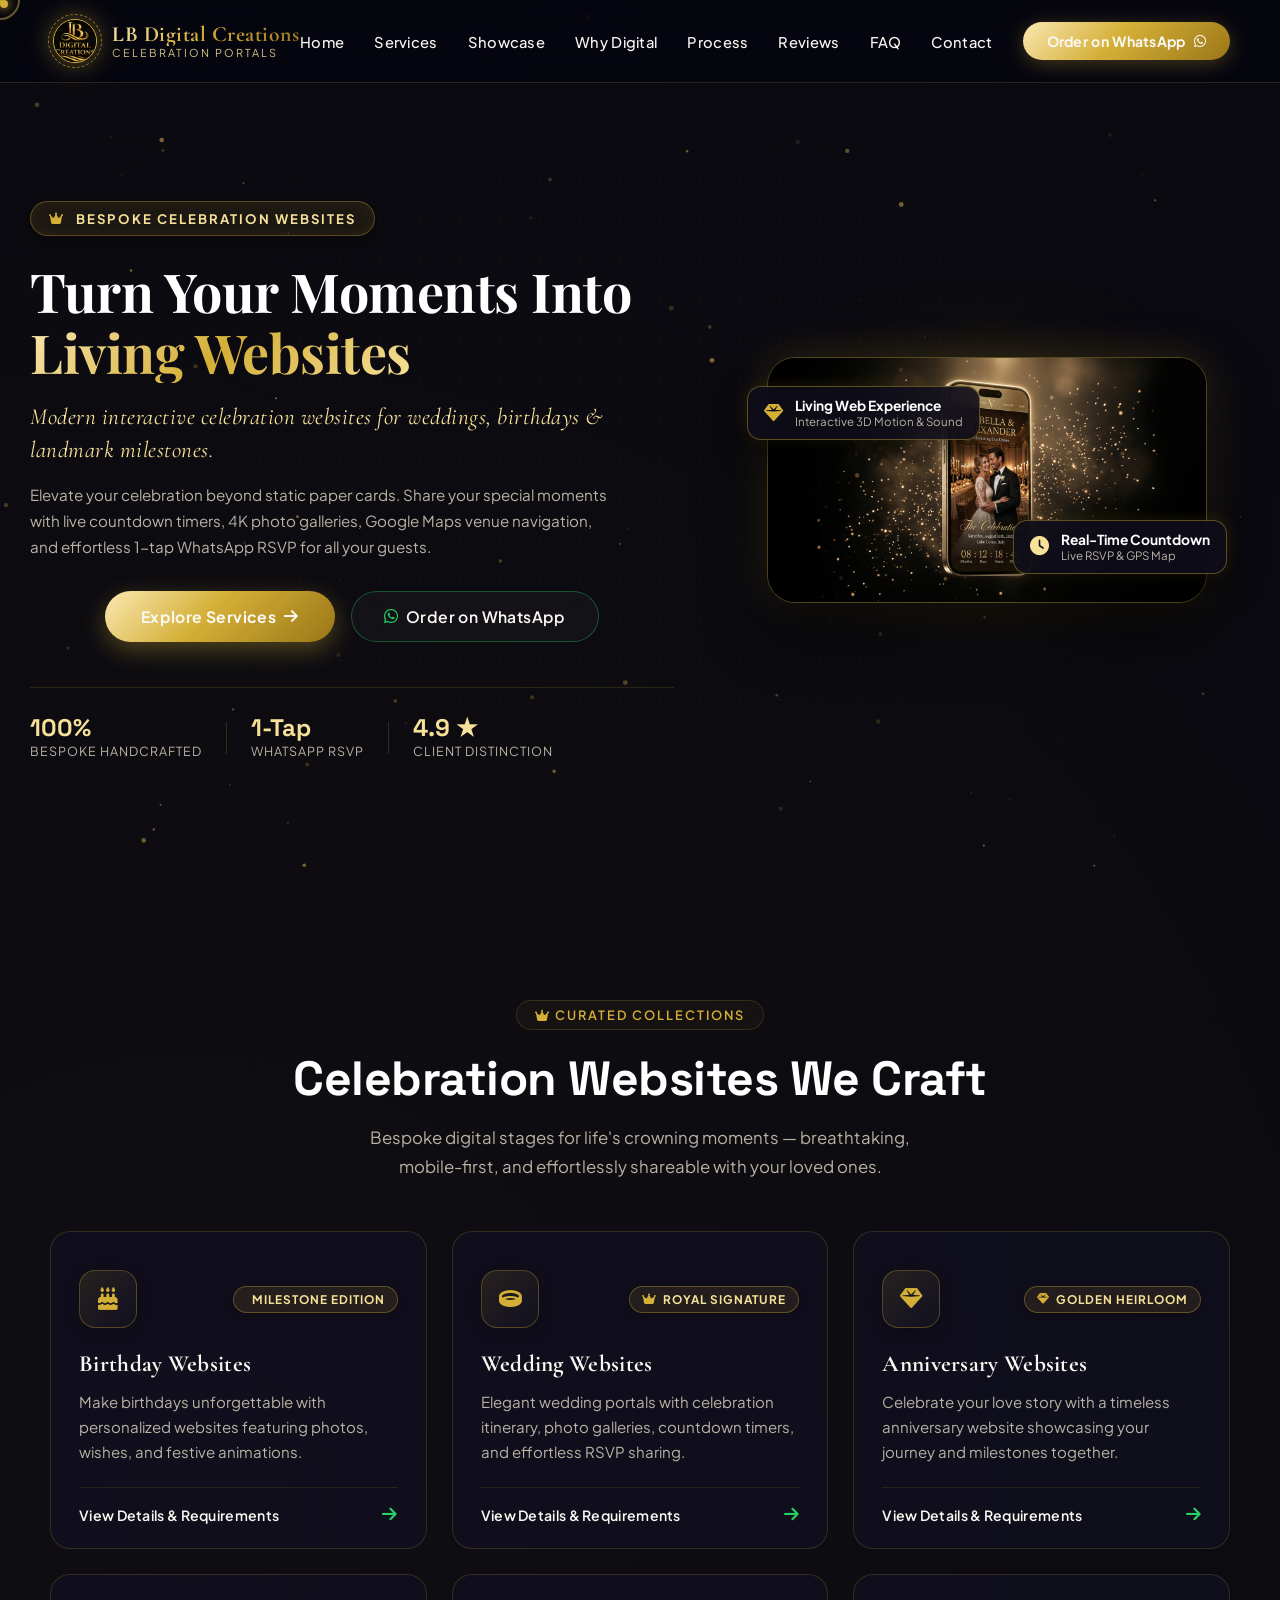
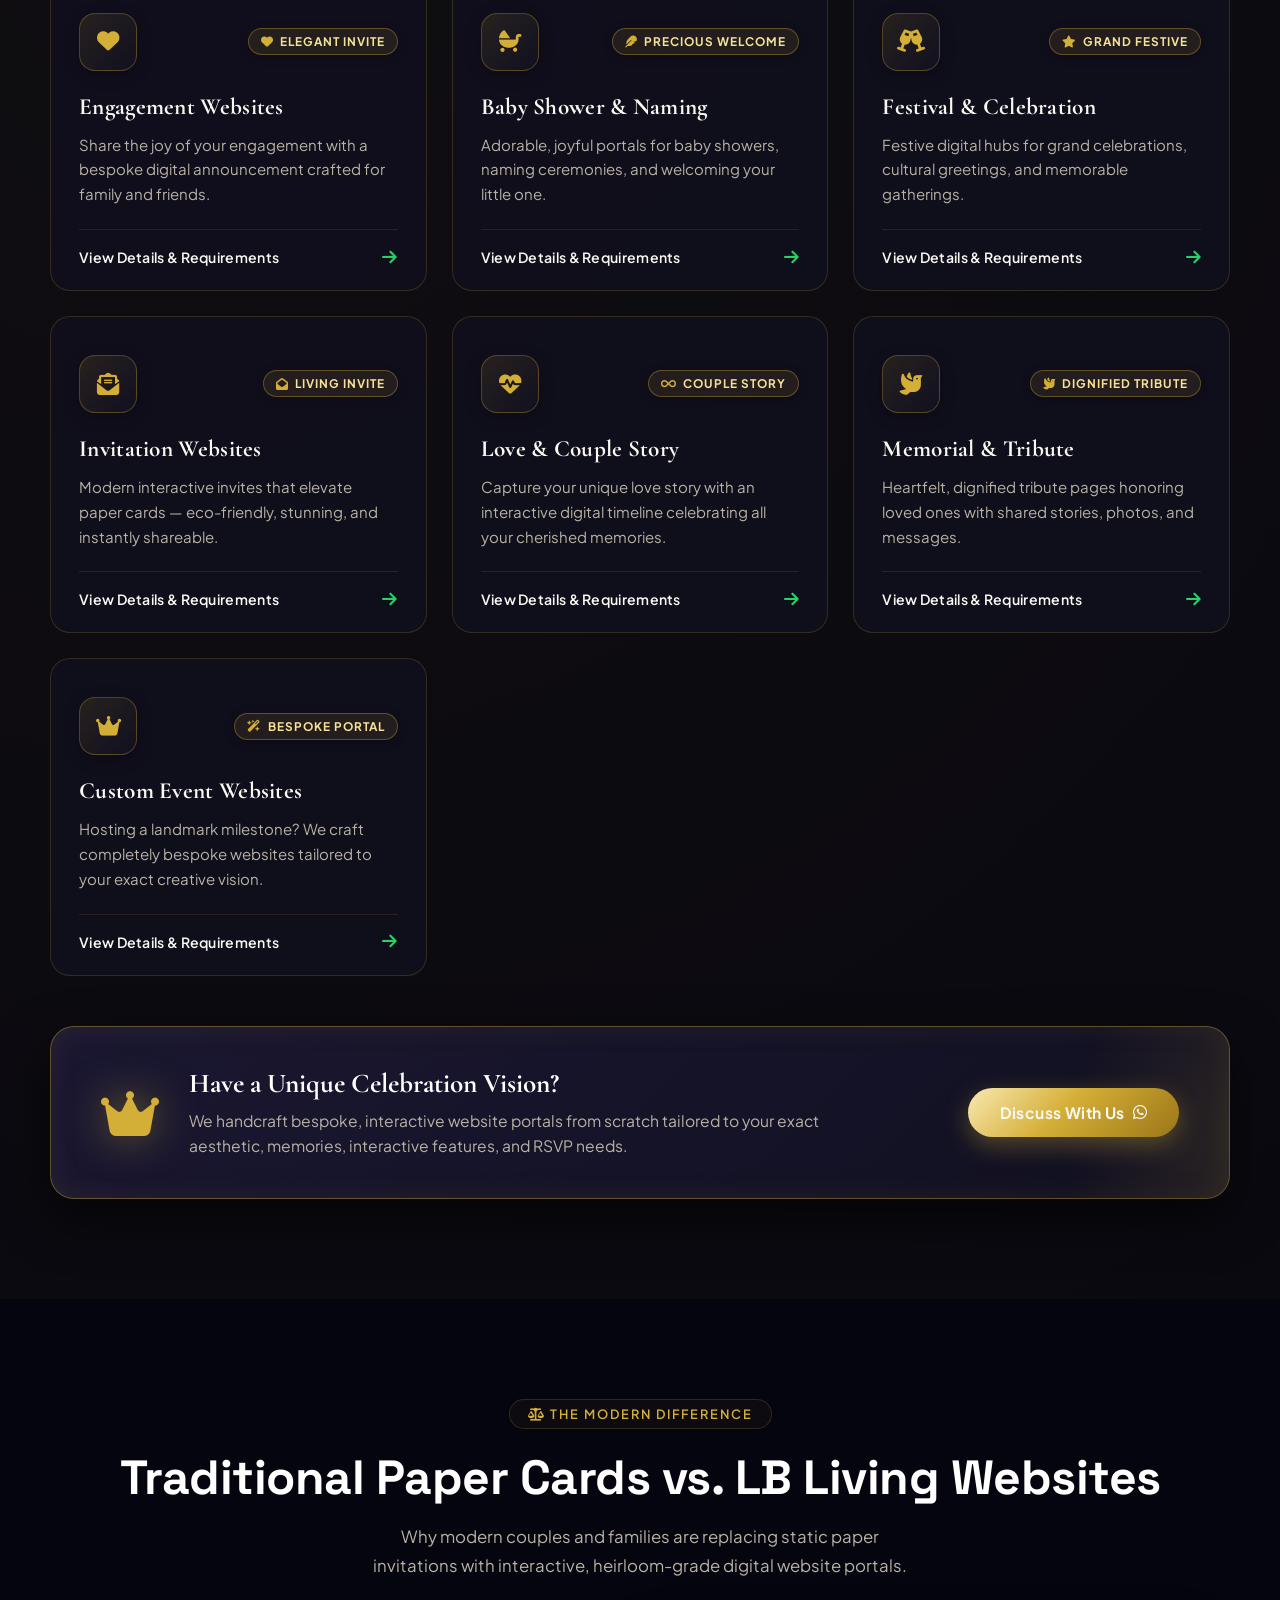
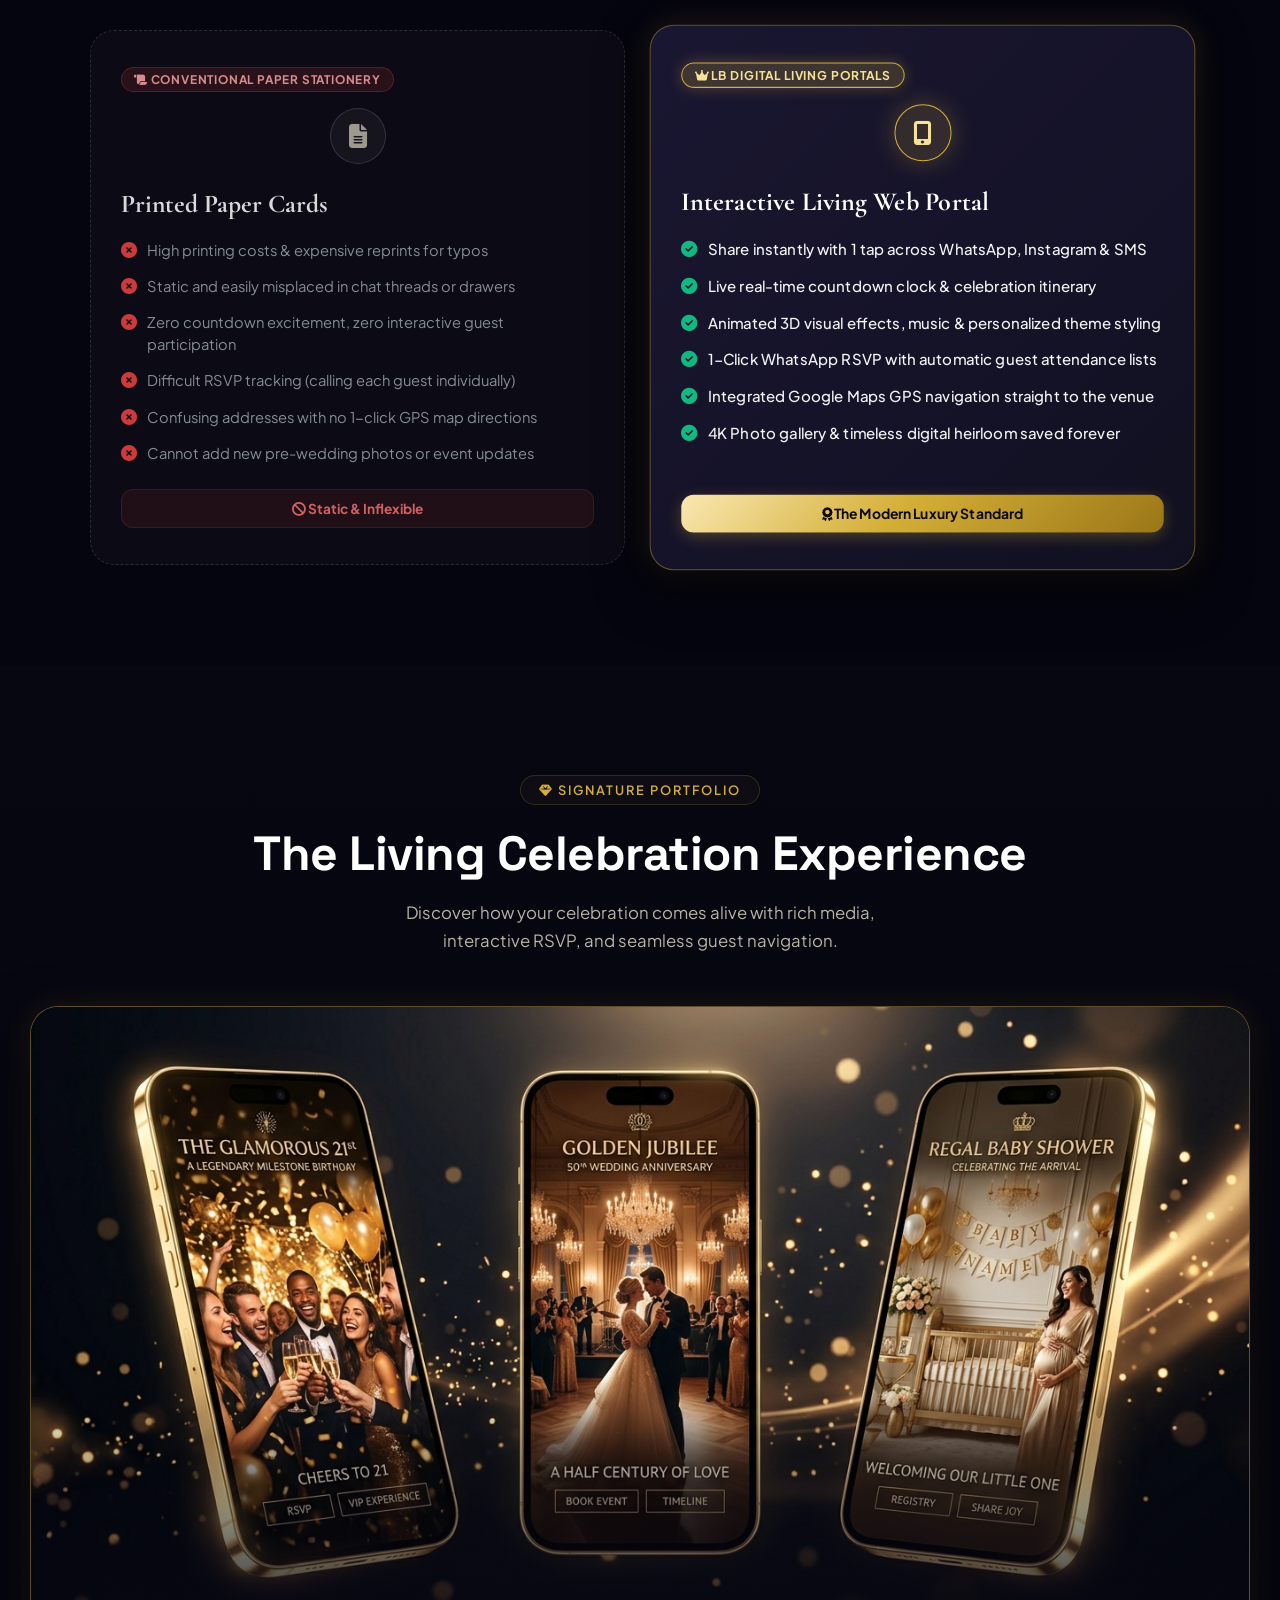
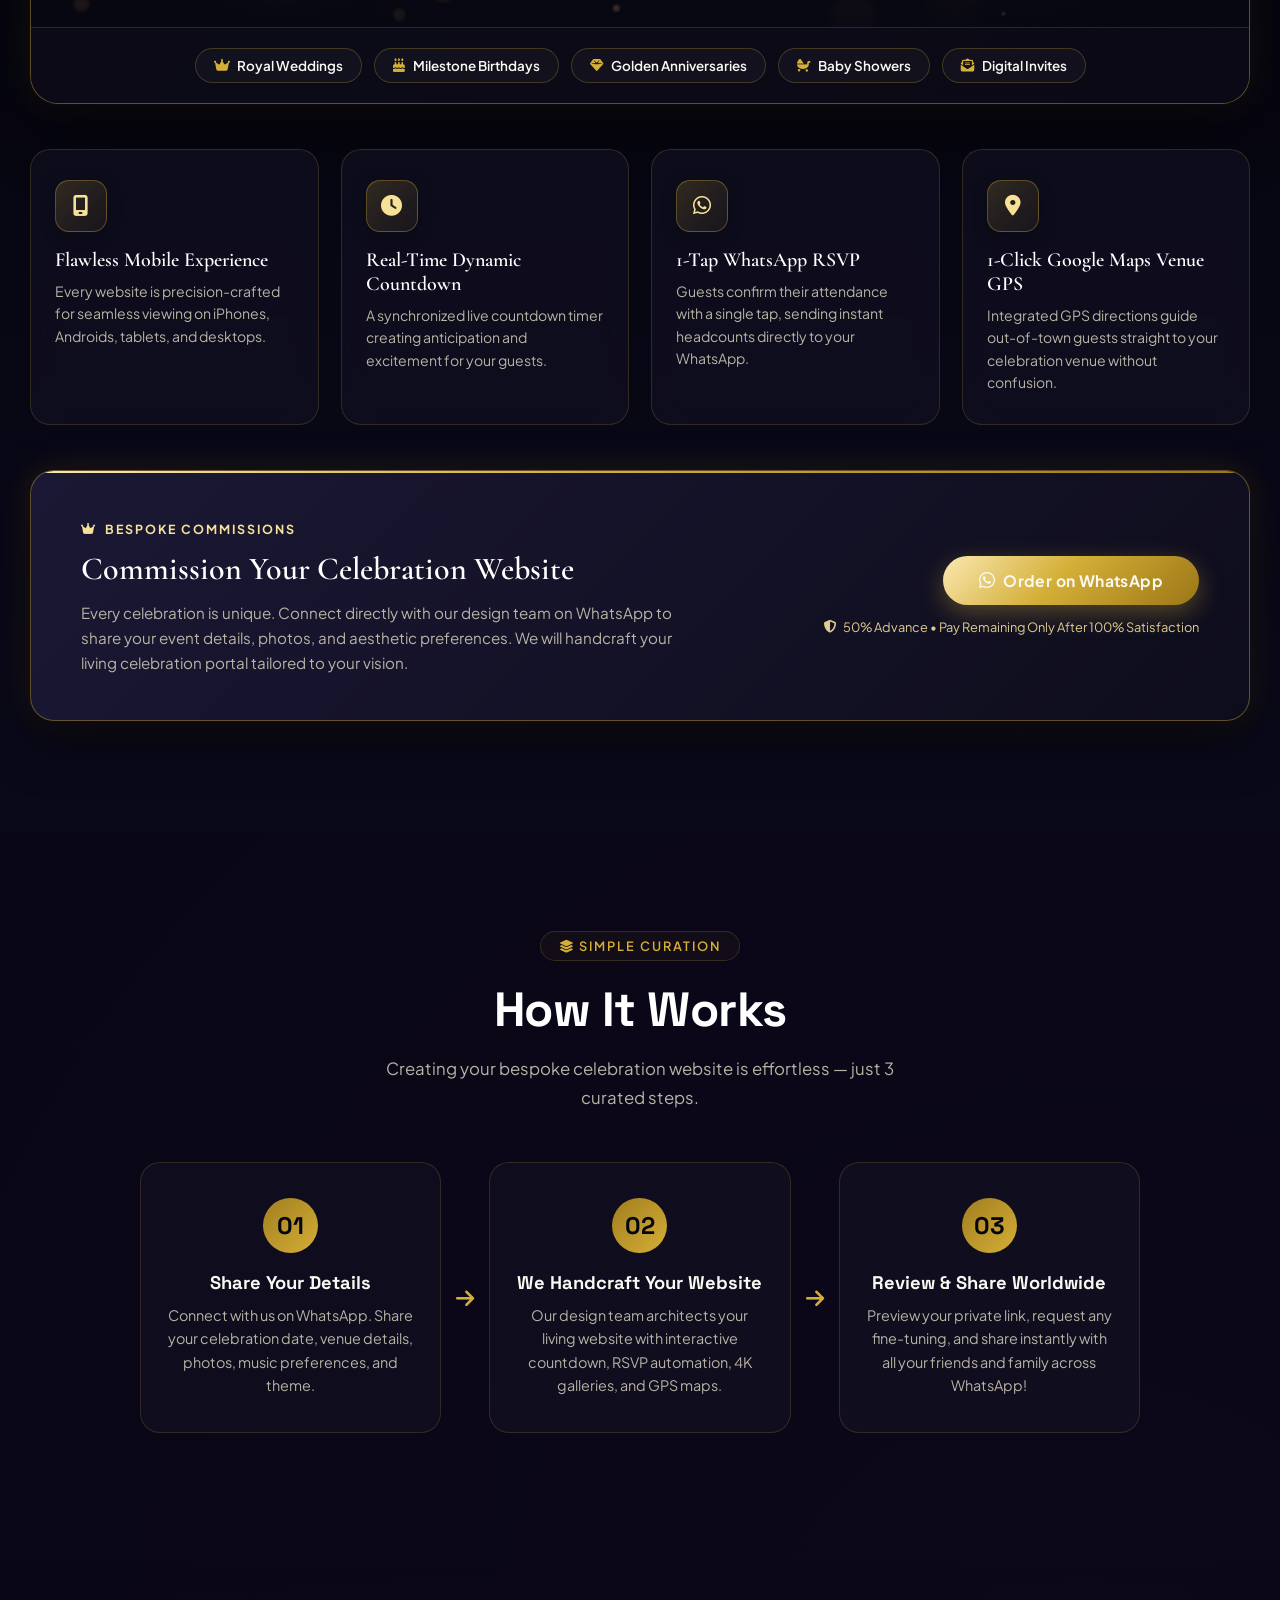
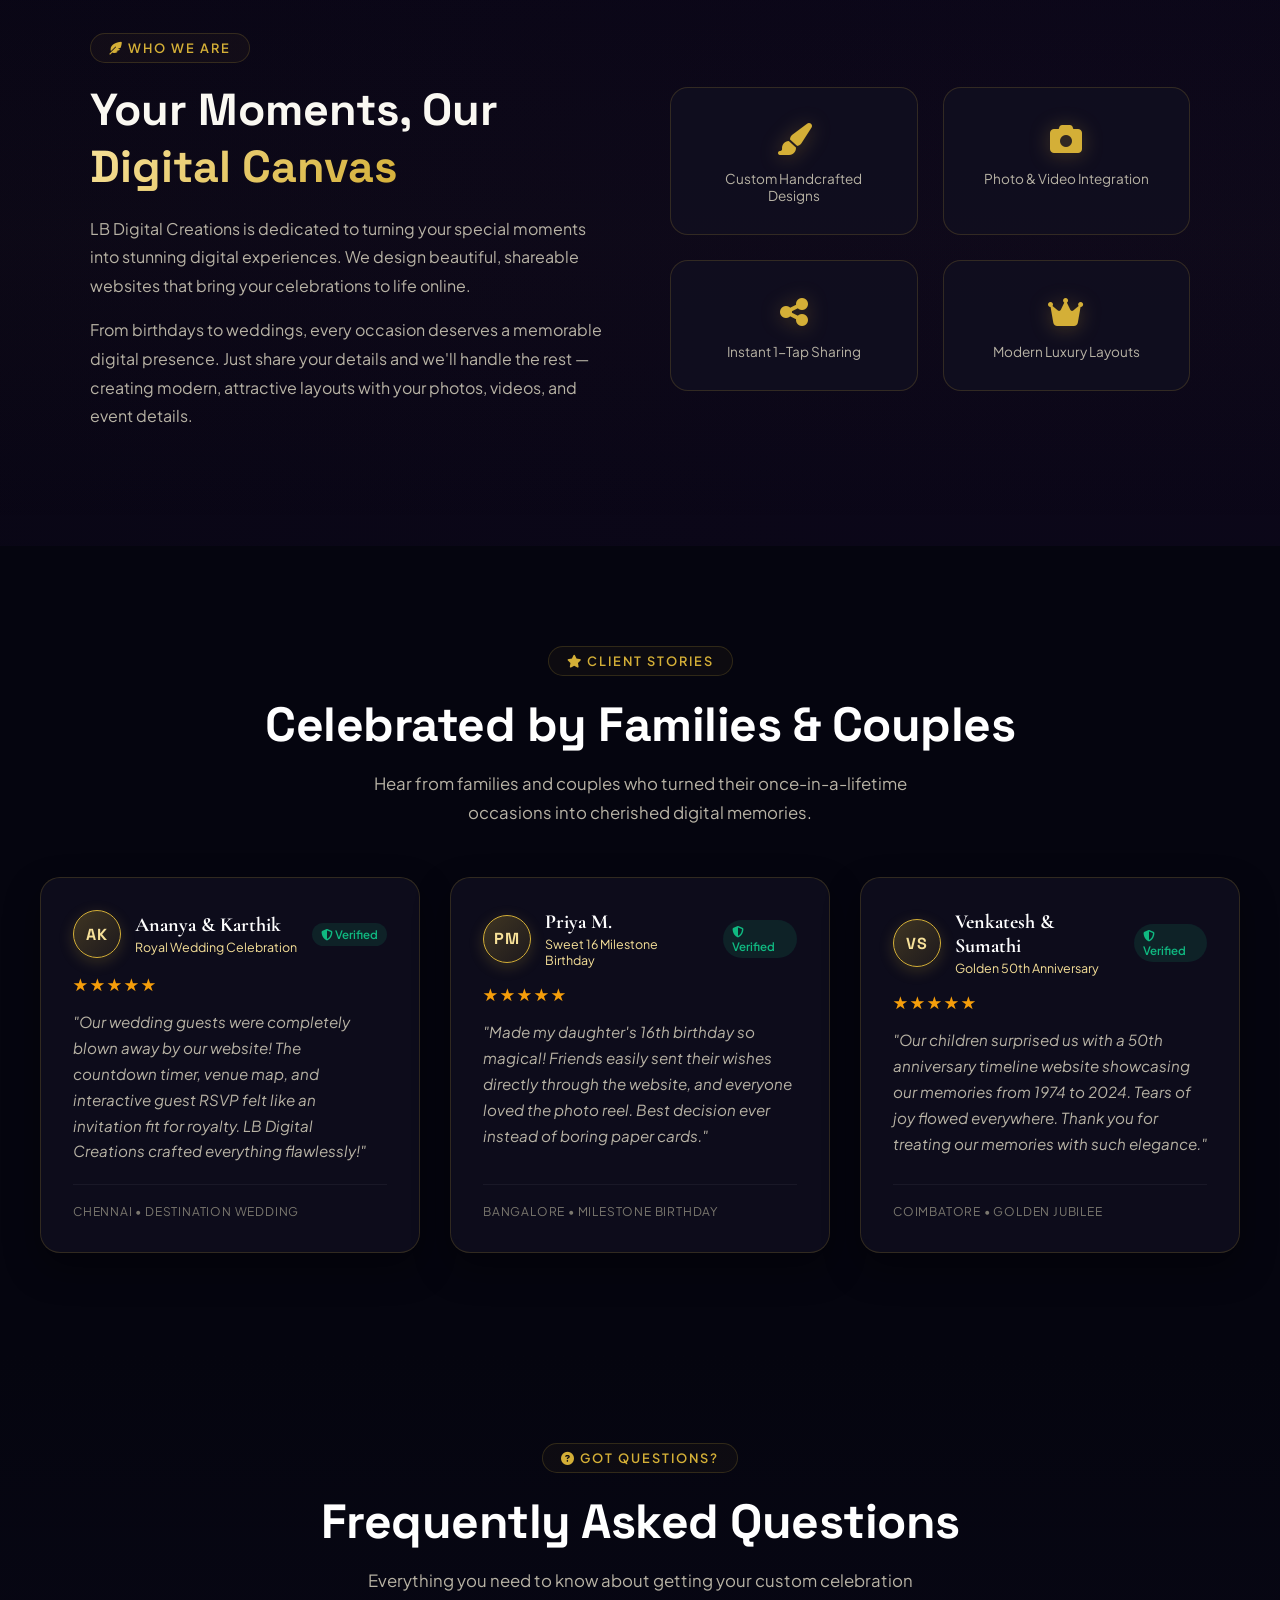
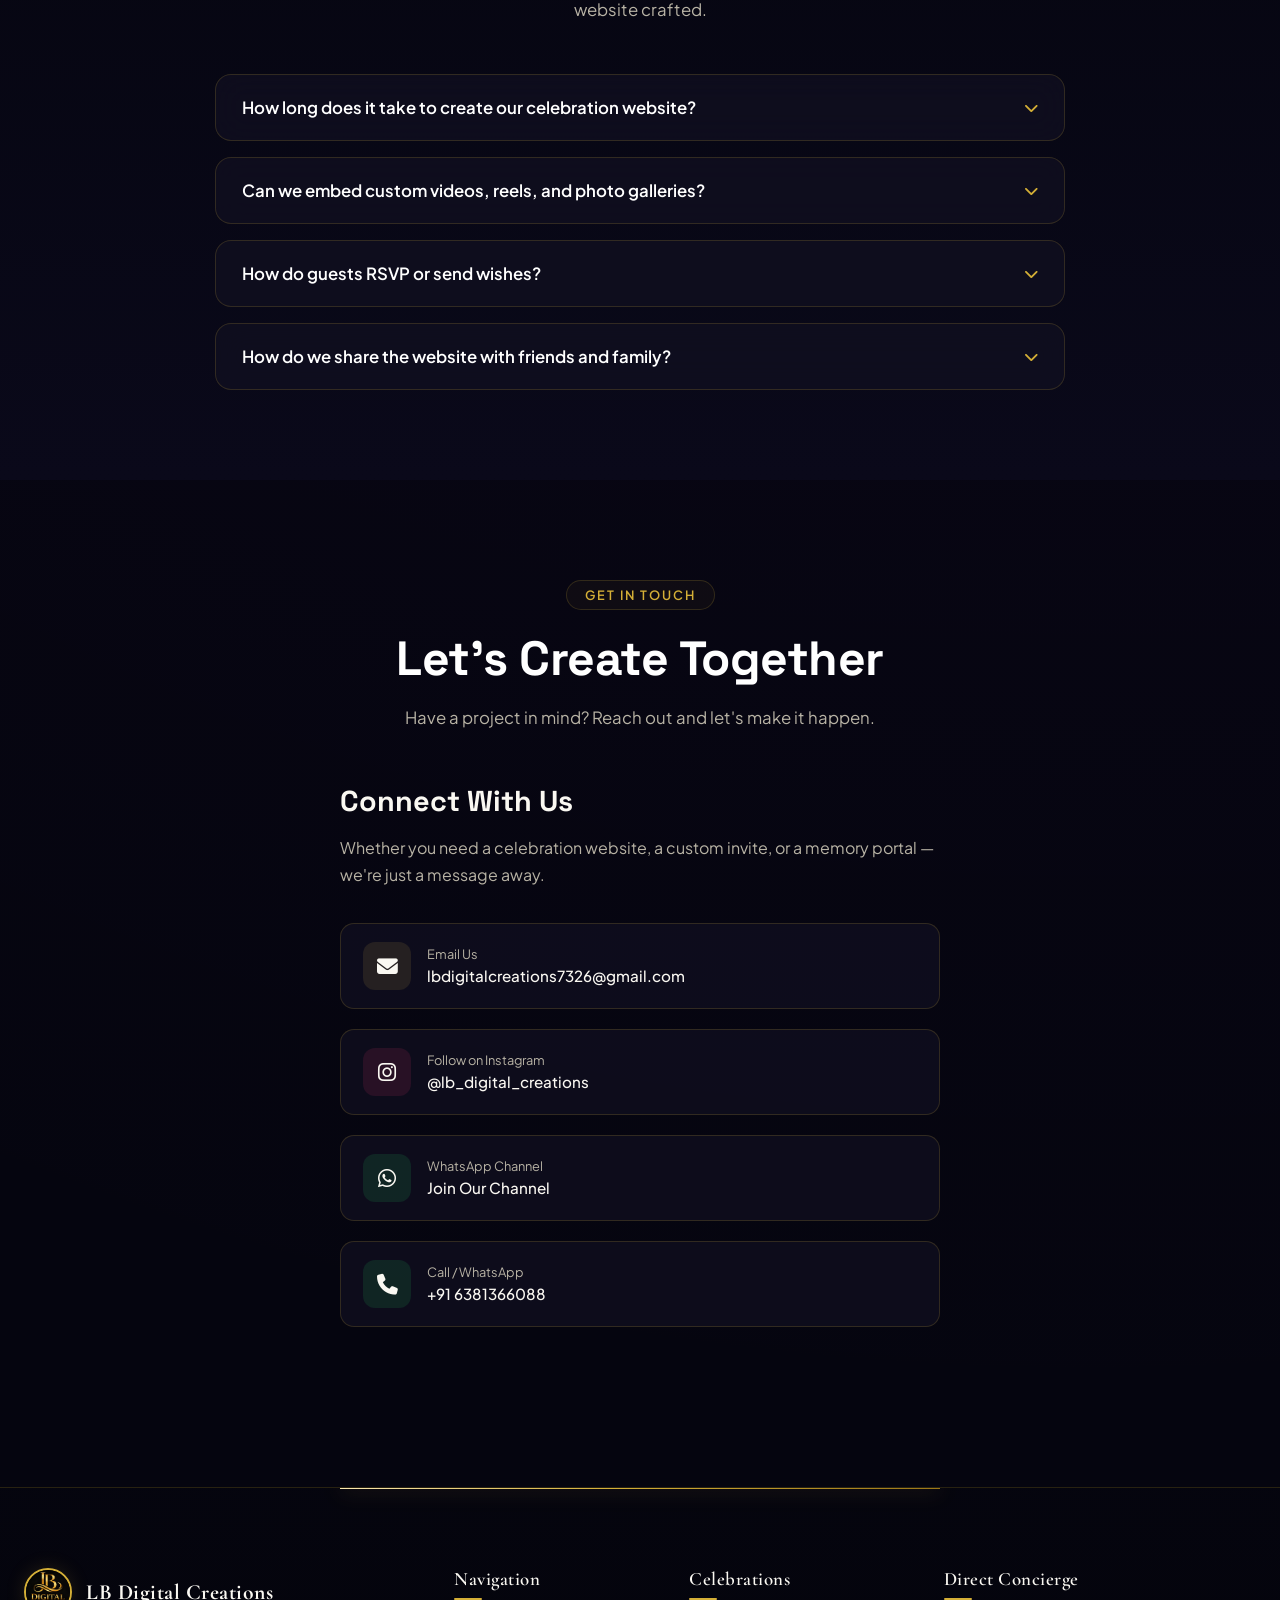
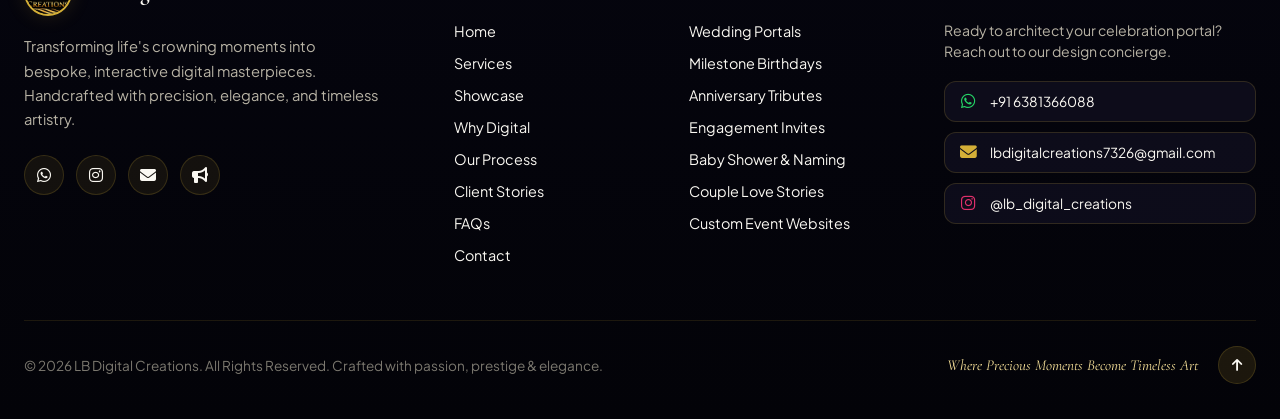
==== commit f77d5887: "Show brand text LB Digital Creations next to logo in navbar" ====
--- a/index.html
+++ b/index.html
@@ -82,6 +82,10 @@
       <div class="logo-wrapper">
         <img src="logo.jpg" alt="LB Digital Creations">
         <span class="logo-ring"></span>
+      </div>
+      <div class="logo-text-group">
+        <span class="brand-title">LB Digital Creations</span>
+        <span class="brand-subtitle">Celebration Portals</span>
       </div>
     </a>
     <ul class="nav-links">
--- a/style.css
+++ b/style.css
@@ -230,6 +230,7 @@
 .nav-logo {
   display: flex;
   align-items: center;
+  gap: 12px;
   text-decoration: none;
 }
 
@@ -1419,6 +1420,7 @@
   margin-bottom: 16px;
   display: -webkit-box;
   -webkit-line-clamp: 2;
+  line-clamp: 2;
   -webkit-box-orient: vertical;
   overflow: hidden;
 }
@@ -3293,11 +3295,20 @@
 /* ===== MOBILE RESPONSIVE ===== */
 @media (max-width: 768px) {
   .navbar {
-    padding: 12px 20px;
-  }
-
-  .nav-logo span {
-    font-size: 1rem;
+    padding: 12px 18px;
+  }
+
+  .nav-logo {
+    gap: 10px;
+  }
+
+  .brand-title {
+    font-size: 1.15rem;
+  }
+
+  .brand-subtitle {
+    font-size: 0.62rem;
+    letter-spacing: 1.5px;
   }
 
   .nav-links {
@@ -4331,6 +4342,7 @@
 .gold-gradient-text {
   background: linear-gradient(135deg, #fae8b2 0%, #d4af37 50%, #f7e199 100%);
   -webkit-background-clip: text;
+  background-clip: text;
   -webkit-text-fill-color: transparent;
   display: inline-block;
 }
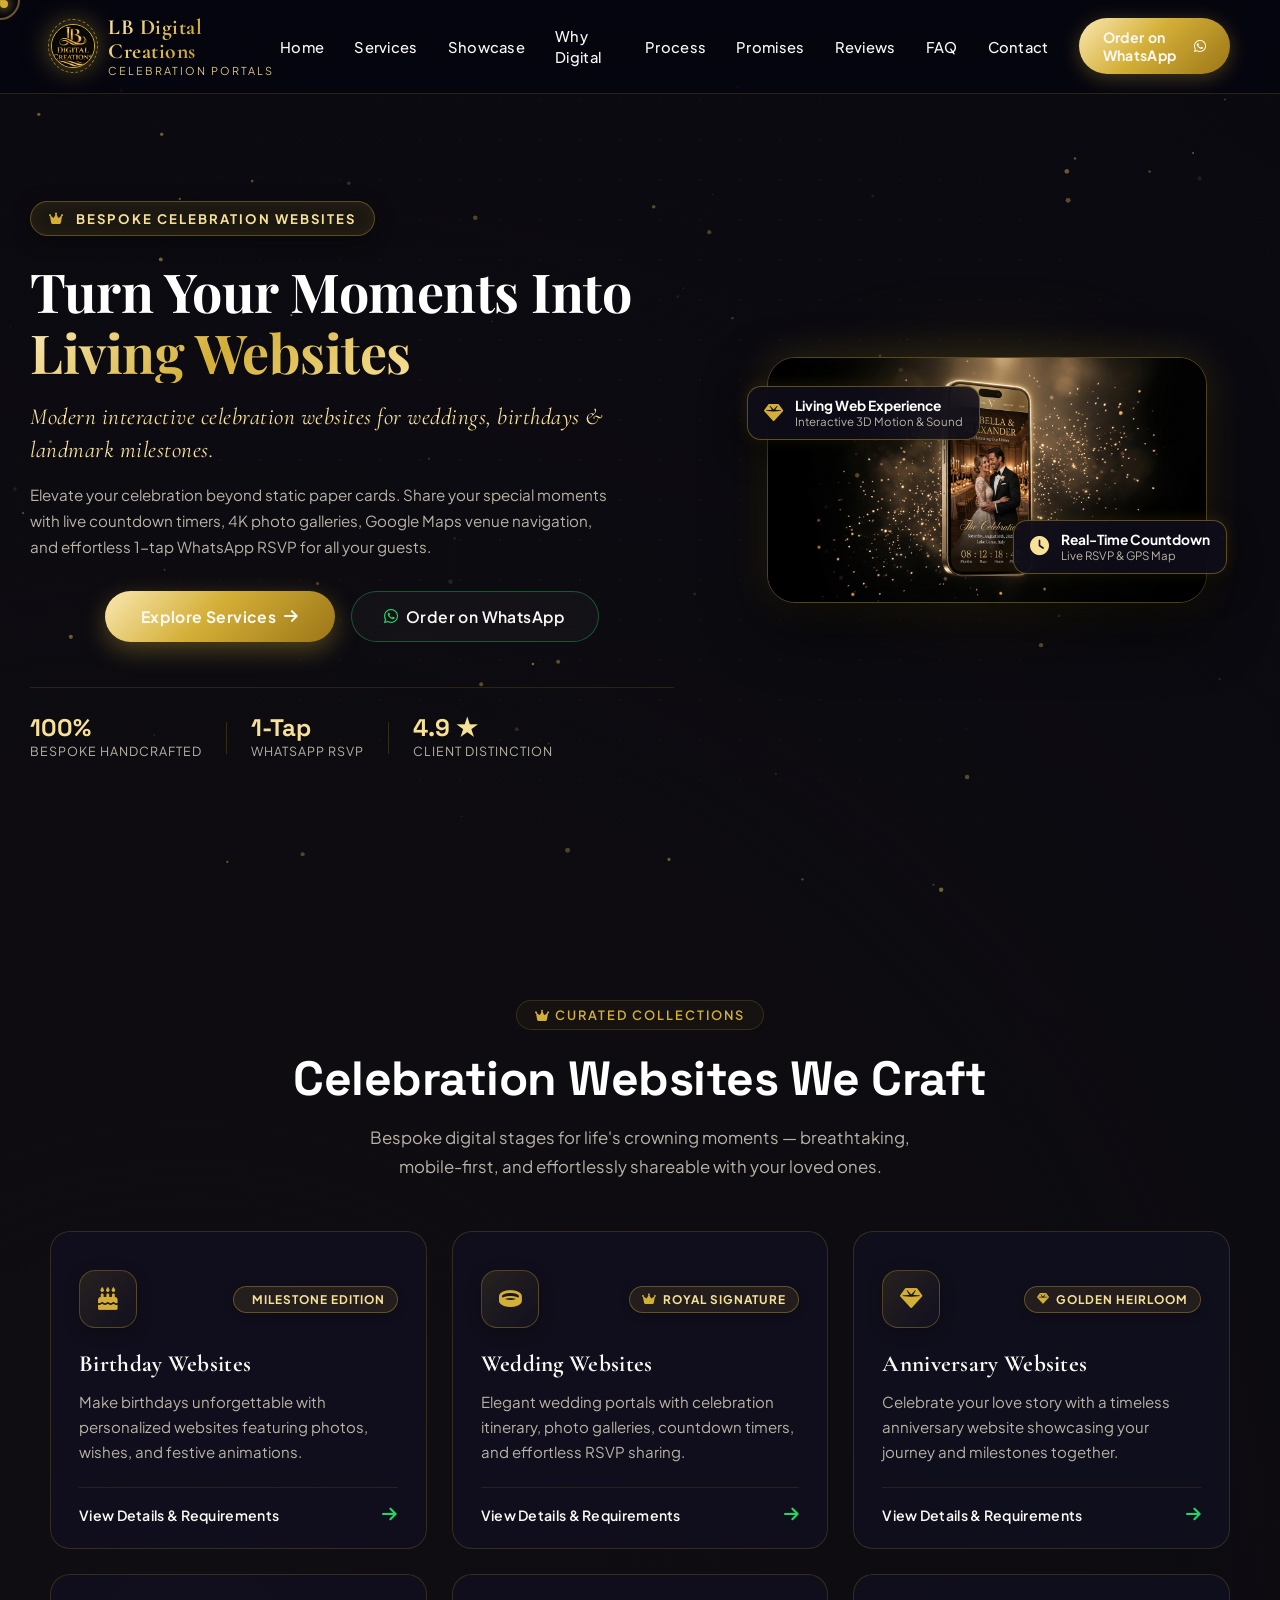
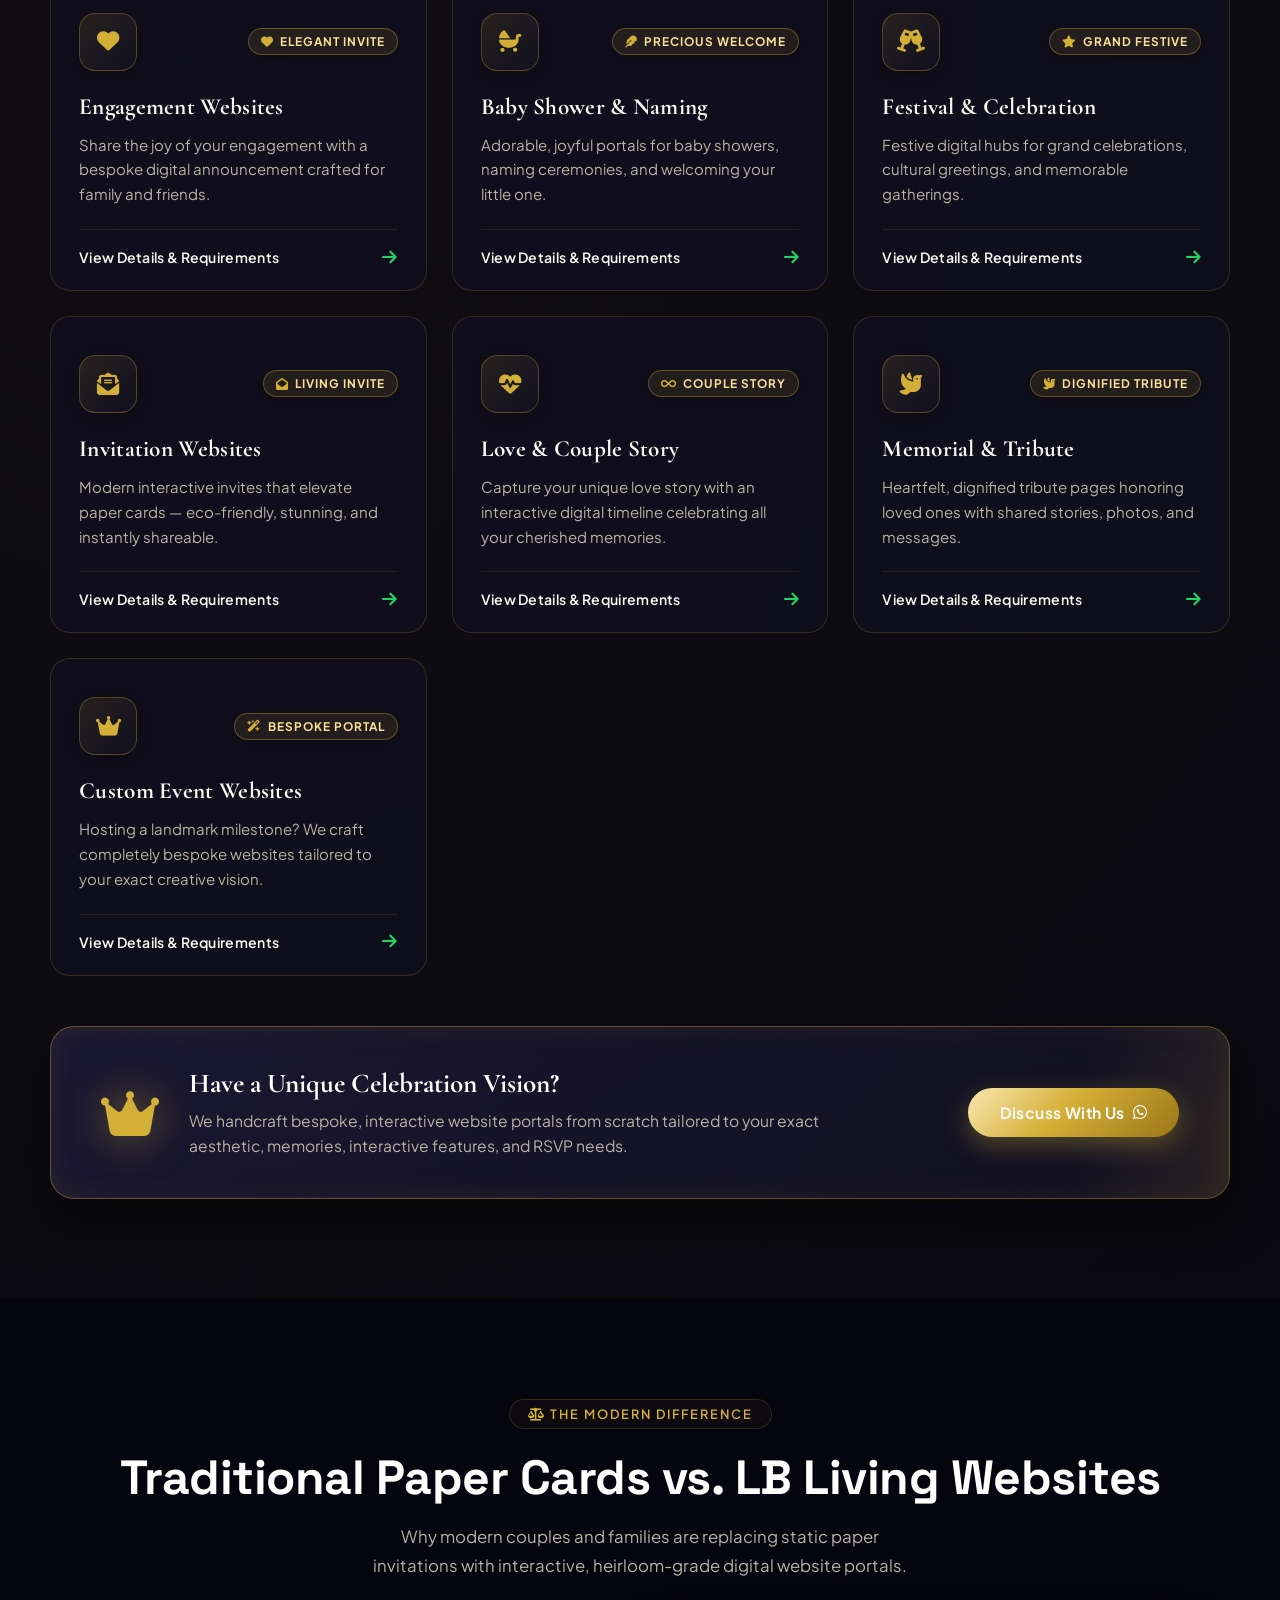
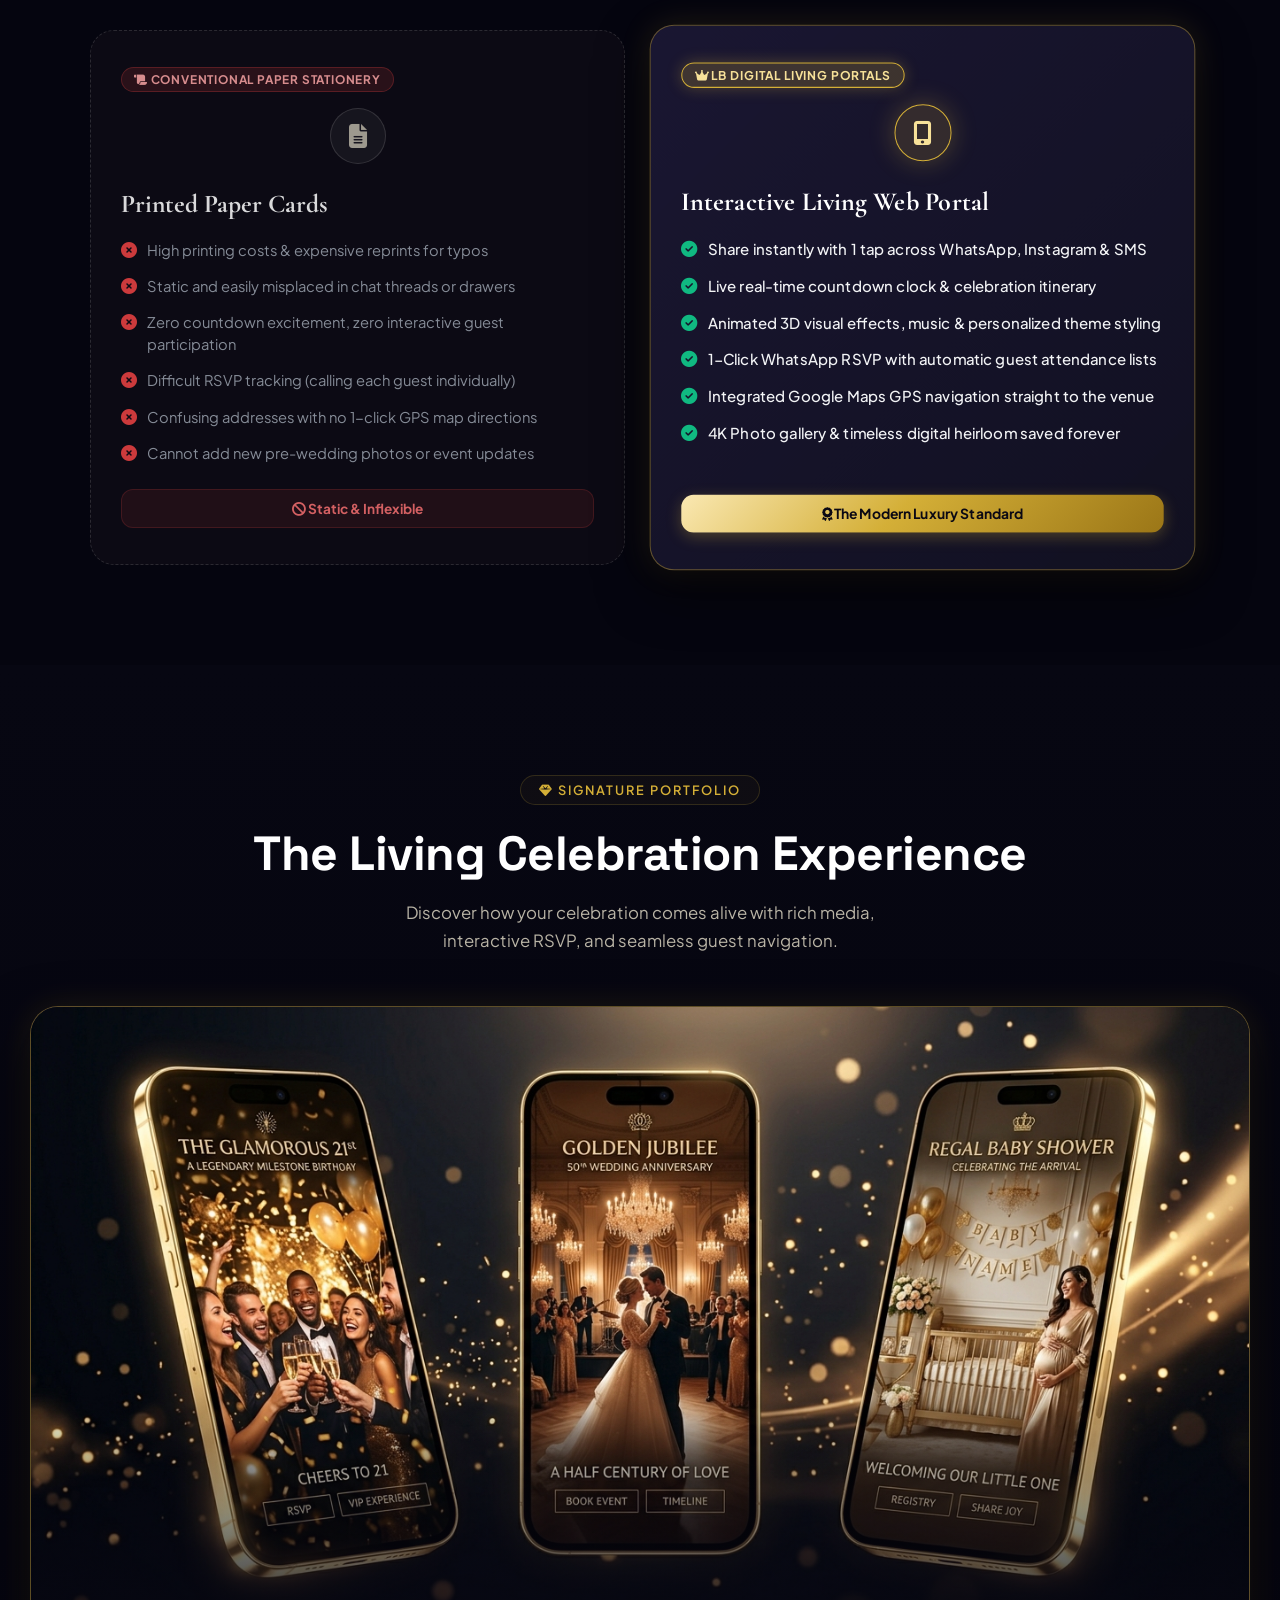
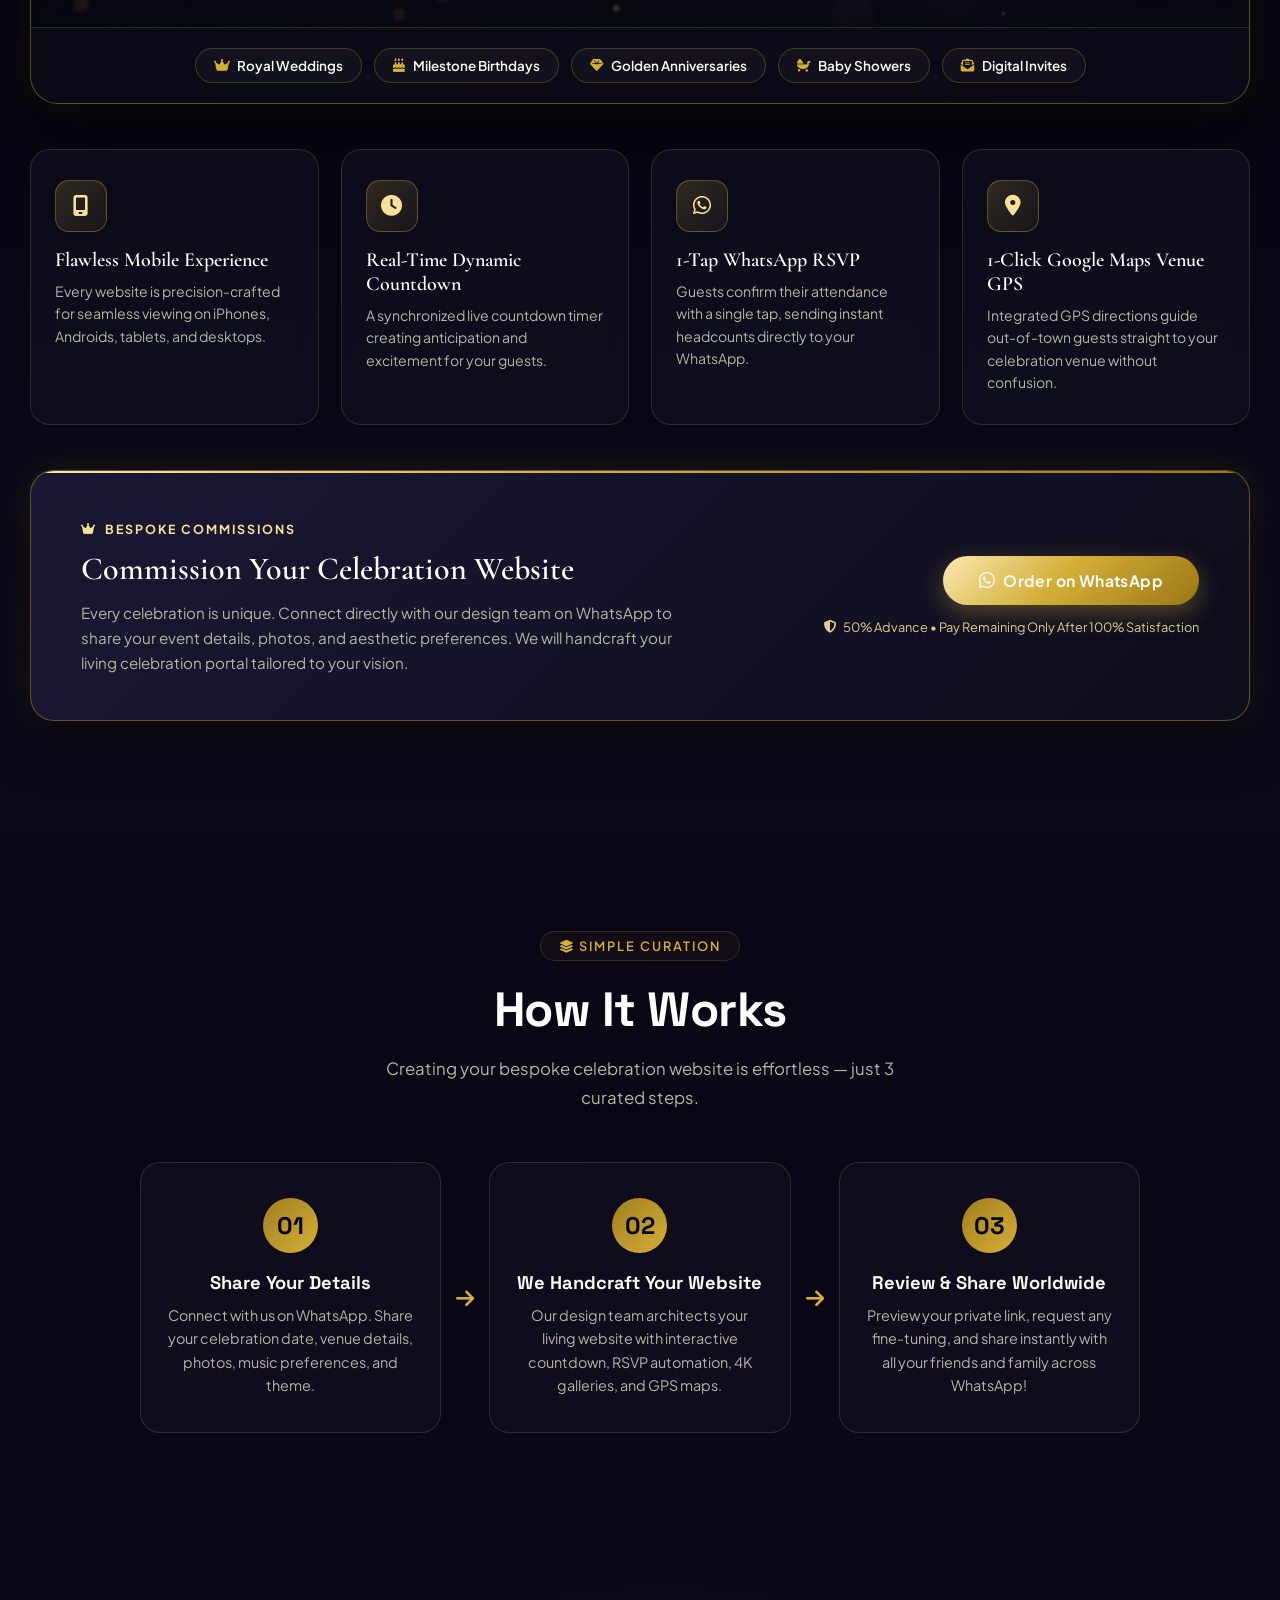
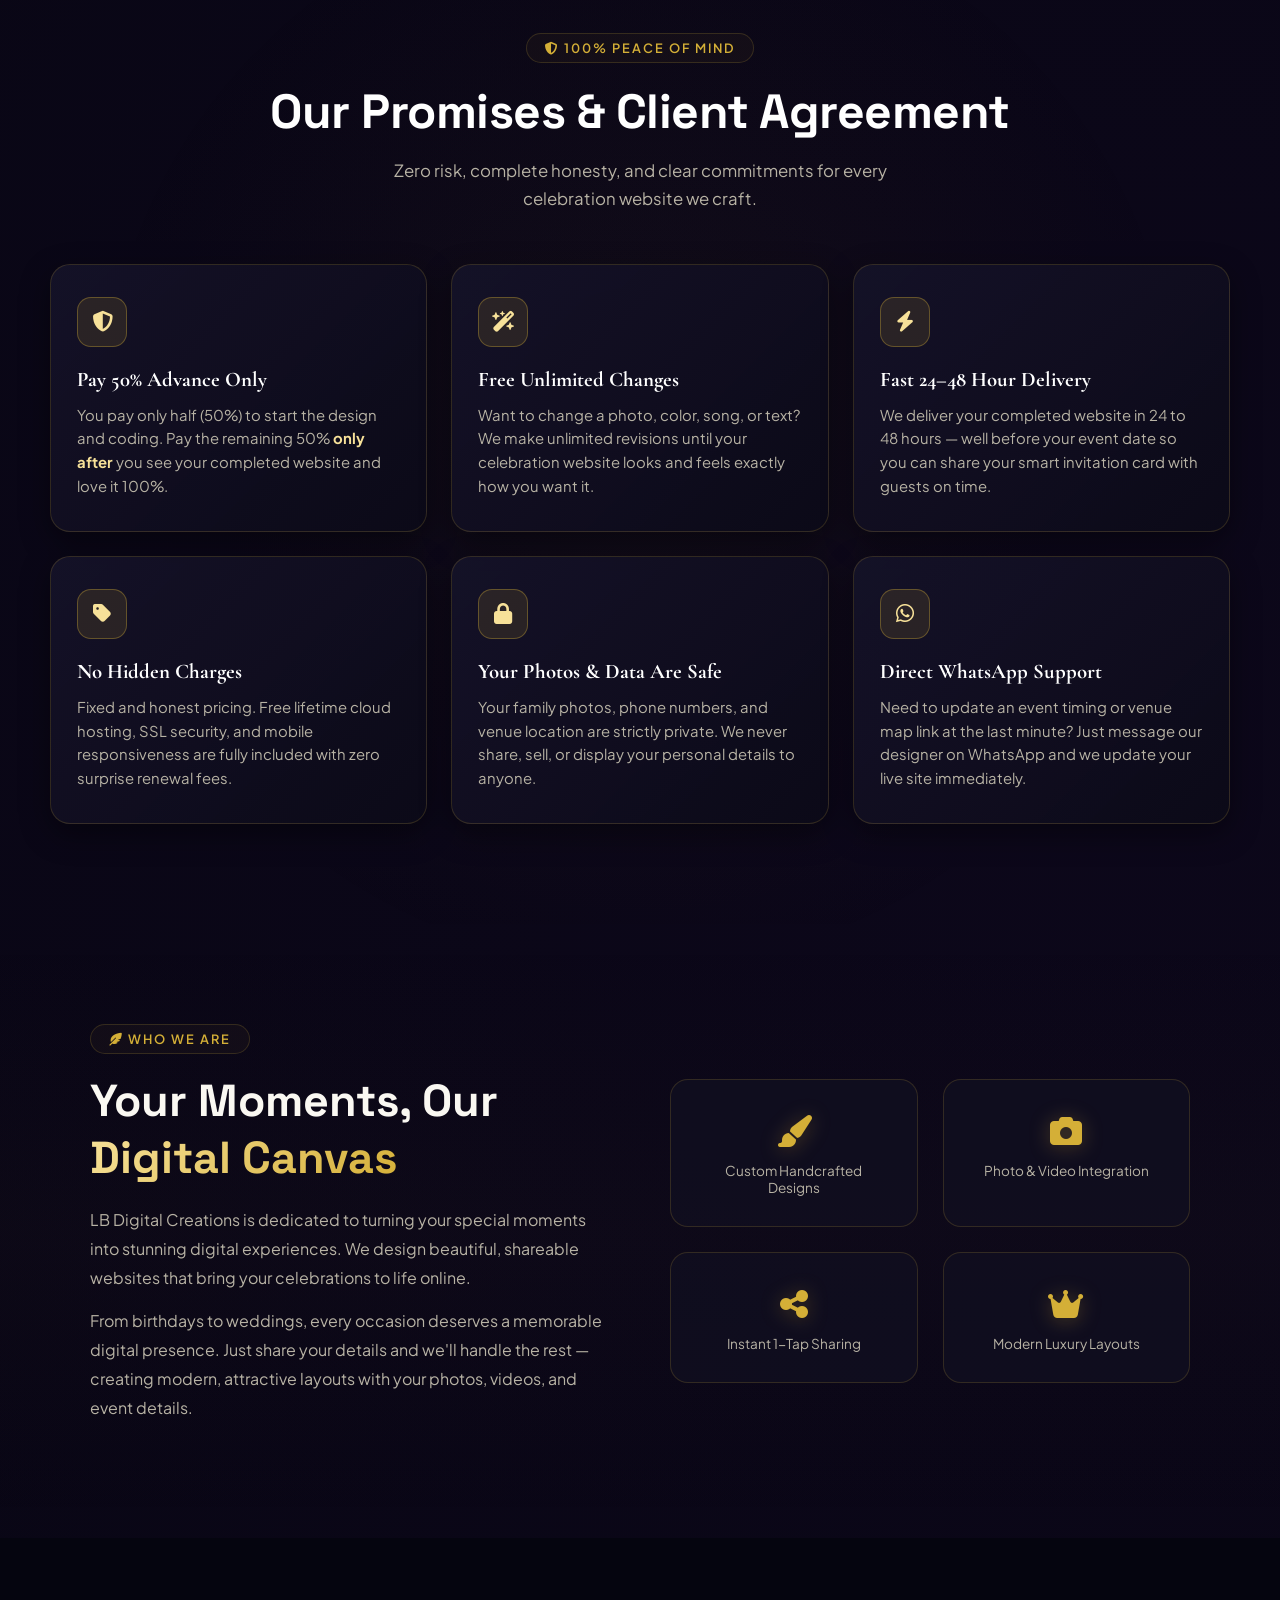
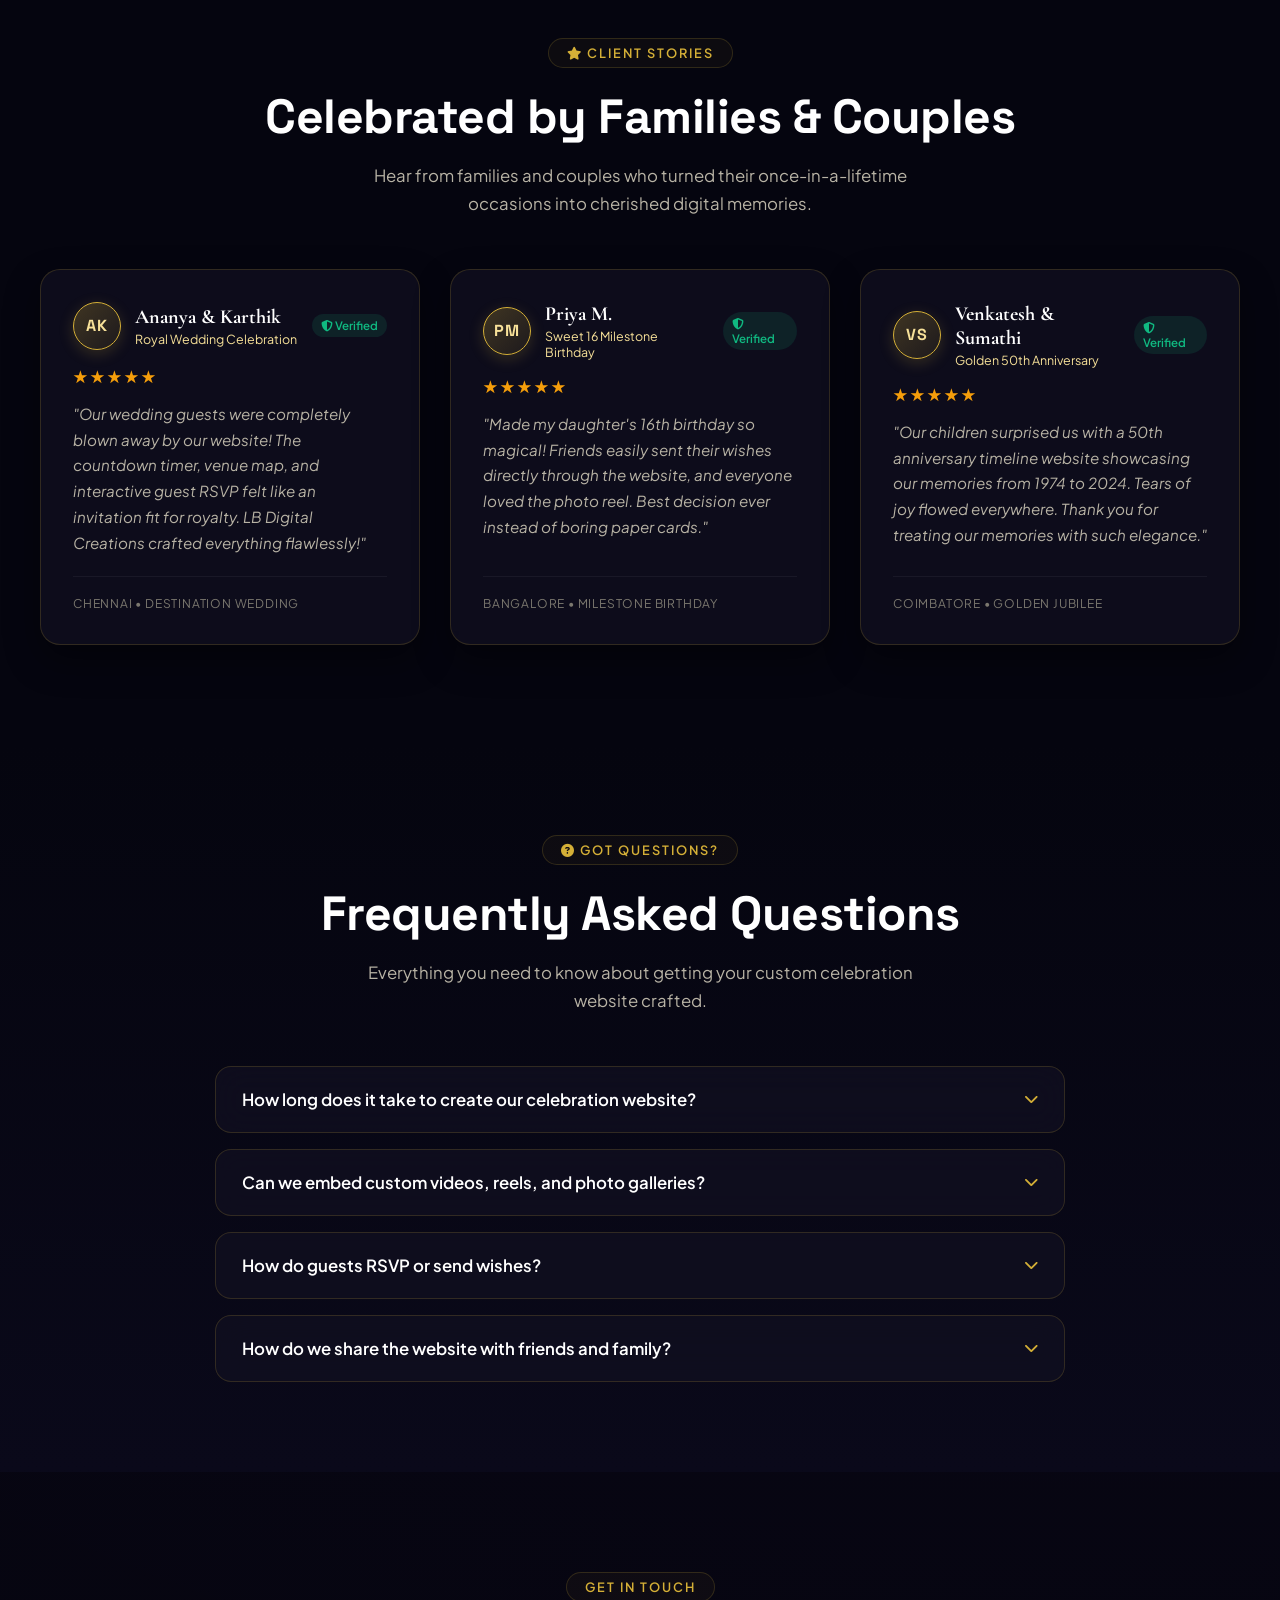
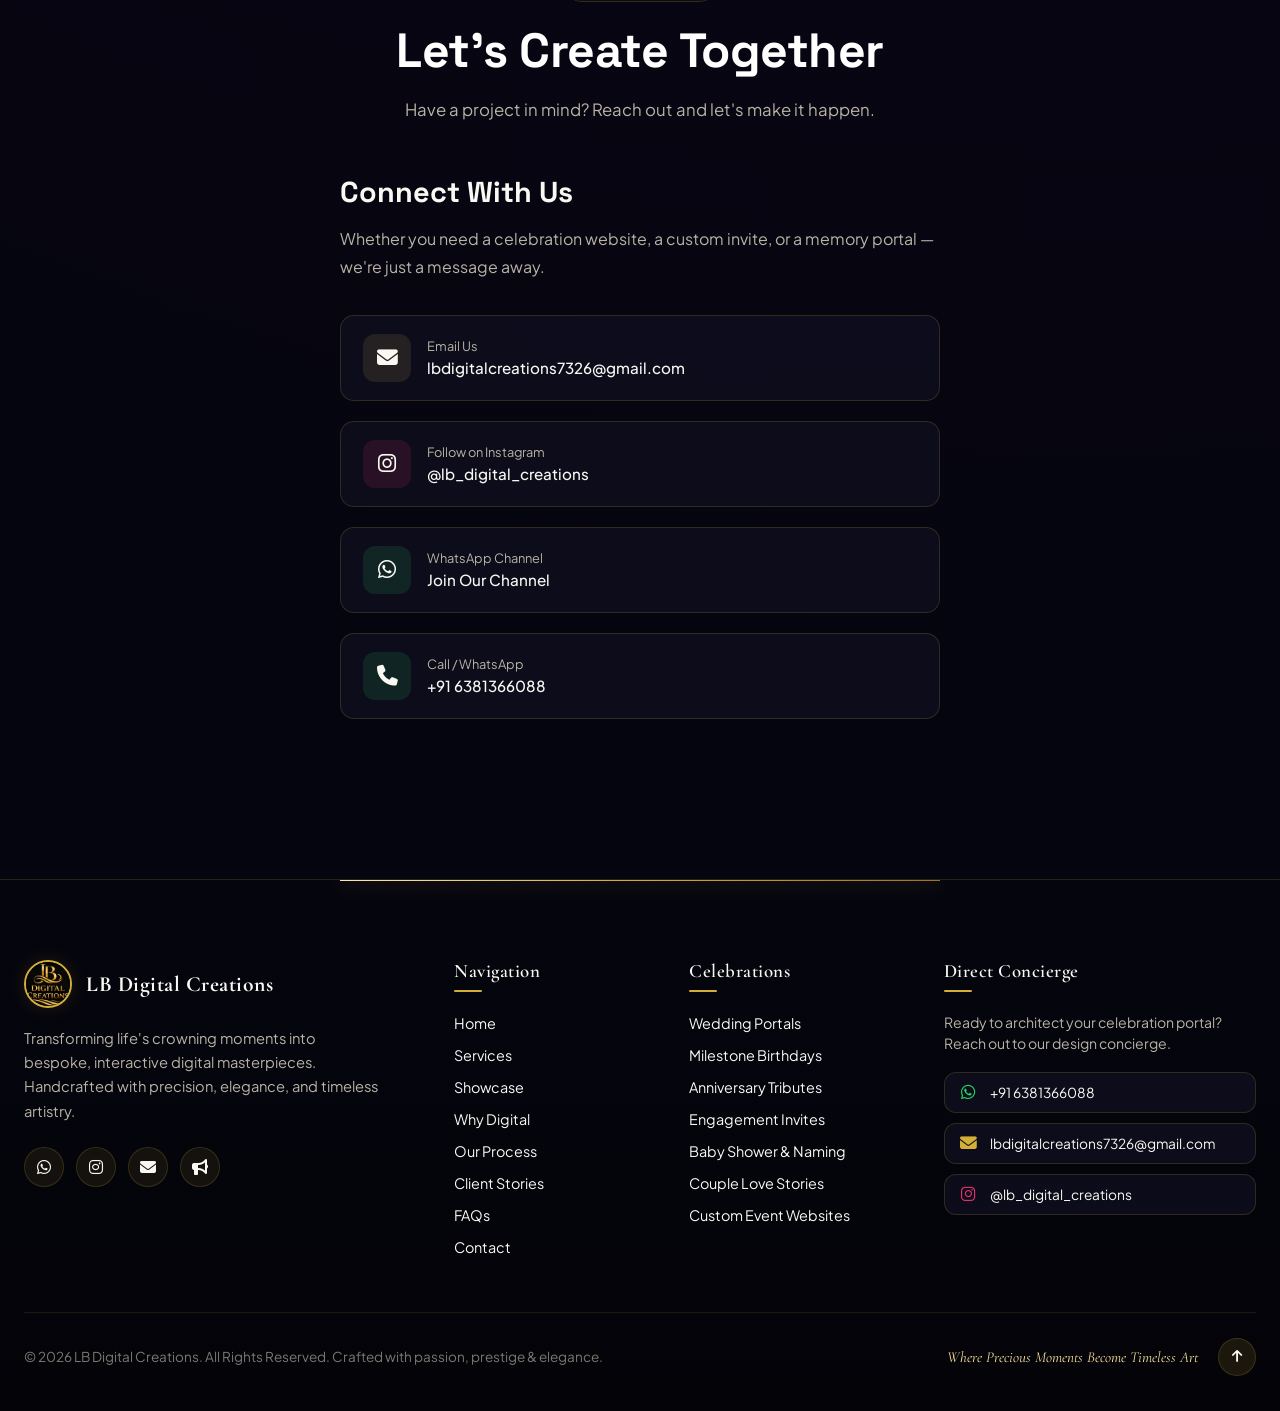
==== commit bc1035bb: "Move Promises and Client Agreement to home page with simplified, crystal-clear cards" ====
--- a/index.html
+++ b/index.html
@@ -94,6 +94,7 @@
       <li><a href="#showcase">Showcase</a></li>
       <li><a href="#comparison">Why Digital</a></li>
       <li><a href="#how-it-works">Process</a></li>
+      <li><a href="#promises">Promises</a></li>
       <li><a href="#reviews">Reviews</a></li>
       <li><a href="#faq">FAQ</a></li>
       <li><a href="#contact">Contact</a></li>
@@ -485,6 +486,71 @@
         <div class="step-number">03</div>
         <h3>Review &amp; Share Worldwide</h3>
         <p>Preview your private link, request any fine-tuning, and share instantly with all your friends and family across WhatsApp!</p>
+      </div>
+    </div>
+  </section>
+
+  <!-- ===== OUR PROMISES & CLIENT AGREEMENT ===== -->
+  <section class="promises-section" id="promises">
+    <div class="section-header reveal">
+      <span class="section-tag"><i class="fas fa-shield-halved"></i> 100% Peace of Mind</span>
+      <h2>Our Promises &amp; Client Agreement</h2>
+      <p>Zero risk, complete honesty, and clear commitments for every celebration website we craft.</p>
+    </div>
+
+    <div class="promises-grid reveal">
+      <!-- PROMISE 1 -->
+      <div class="promise-card">
+        <div class="promise-icon-wrap">
+          <i class="fas fa-shield-halved"></i>
+        </div>
+        <h3>Pay 50% Advance Only</h3>
+        <p>You pay only half (50%) to start the design and coding. Pay the remaining 50% <strong>only after</strong> you see your completed website and love it 100%.</p>
+      </div>
+
+      <!-- PROMISE 2 -->
+      <div class="promise-card">
+        <div class="promise-icon-wrap">
+          <i class="fas fa-wand-magic-sparkles"></i>
+        </div>
+        <h3>Free Unlimited Changes</h3>
+        <p>Want to change a photo, color, song, or text? We make unlimited revisions until your celebration website looks and feels exactly how you want it.</p>
+      </div>
+
+      <!-- PROMISE 3 -->
+      <div class="promise-card">
+        <div class="promise-icon-wrap">
+          <i class="fas fa-bolt"></i>
+        </div>
+        <h3>Fast 24–48 Hour Delivery</h3>
+        <p>We deliver your completed website in 24 to 48 hours — well before your event date so you can share your smart invitation card with guests on time.</p>
+      </div>
+
+      <!-- PROMISE 4 -->
+      <div class="promise-card">
+        <div class="promise-icon-wrap">
+          <i class="fas fa-tag"></i>
+        </div>
+        <h3>No Hidden Charges</h3>
+        <p>Fixed and honest pricing. Free lifetime cloud hosting, SSL security, and mobile responsiveness are fully included with zero surprise renewal fees.</p>
+      </div>
+
+      <!-- PROMISE 5 -->
+      <div class="promise-card">
+        <div class="promise-icon-wrap">
+          <i class="fas fa-lock"></i>
+        </div>
+        <h3>Your Photos &amp; Data Are Safe</h3>
+        <p>Your family photos, phone numbers, and venue location are strictly private. We never share, sell, or display your personal details to anyone.</p>
+      </div>
+
+      <!-- PROMISE 6 -->
+      <div class="promise-card">
+        <div class="promise-icon-wrap">
+          <i class="fab fa-whatsapp"></i>
+        </div>
+        <h3>Direct WhatsApp Support</h3>
+        <p>Need to update an event timing or venue map link at the last minute? Just message our designer on WhatsApp and we update your live site immediately.</p>
       </div>
     </div>
   </section>
--- a/style.css
+++ b/style.css
@@ -2952,6 +2952,79 @@
   opacity: 0.5;
 }
 
+/* ===== OUR PROMISES & CLIENT AGREEMENT SECTION ===== */
+.promises-section {
+  padding: 100px 50px;
+  position: relative;
+  background: radial-gradient(circle at 50% 50%, rgba(212, 175, 55, 0.04) 0%, transparent 70%);
+}
+
+.promises-grid {
+  display: grid;
+  grid-template-columns: repeat(auto-fit, minmax(320px, 1fr));
+  gap: 24px;
+  max-width: 1240px;
+  margin: 0 auto;
+}
+
+.promise-card {
+  background: linear-gradient(135deg, rgba(22, 20, 42, 0.85) 0%, rgba(12, 10, 24, 0.95) 100%);
+  border: 1px solid var(--glass-border);
+  border-radius: 20px;
+  padding: 32px 26px;
+  position: relative;
+  transition: all 0.35s cubic-bezier(0.16, 1, 0.3, 1);
+  box-shadow: 0 10px 30px rgba(0, 0, 0, 0.4);
+  display: flex;
+  flex-direction: column;
+}
+
+.promise-card:hover {
+  transform: translateY(-6px);
+  border-color: rgba(212, 175, 55, 0.5);
+  box-shadow: 0 18px 40px rgba(0, 0, 0, 0.6), 0 0 25px rgba(212, 175, 55, 0.15);
+}
+
+.promise-icon-wrap {
+  width: 50px;
+  height: 50px;
+  border-radius: 14px;
+  background: rgba(212, 175, 55, 0.12);
+  border: 1px solid rgba(212, 175, 55, 0.35);
+  color: var(--gold-light);
+  display: flex;
+  align-items: center;
+  justify-content: center;
+  font-size: 1.3rem;
+  margin-bottom: 20px;
+  transition: all 0.3s ease;
+}
+
+.promise-card:hover .promise-icon-wrap {
+  background: var(--gold-gradient);
+  color: #0b0914;
+  transform: scale(1.08) rotate(3deg);
+}
+
+.promise-card h3 {
+  font-family: var(--font-serif);
+  font-size: 1.3rem;
+  color: #ffffff;
+  font-weight: 700;
+  margin-bottom: 12px;
+}
+
+.promise-card p {
+  color: var(--text-secondary);
+  font-size: 0.93rem;
+  line-height: 1.6;
+  margin: 0;
+  flex-grow: 1;
+}
+
+.promise-card strong {
+  color: var(--gold-light);
+}
 
 /* ===== ABOUT SECTION ===== */
 .about {
@@ -3444,6 +3517,19 @@
 
   .step-connector {
     transform: rotate(90deg);
+  }
+
+  .promises-section {
+    padding: 60px 20px;
+  }
+
+  .promises-grid {
+    grid-template-columns: 1fr;
+    gap: 18px;
+  }
+
+  .promise-card {
+    padding: 24px 20px;
   }
 
   .about {
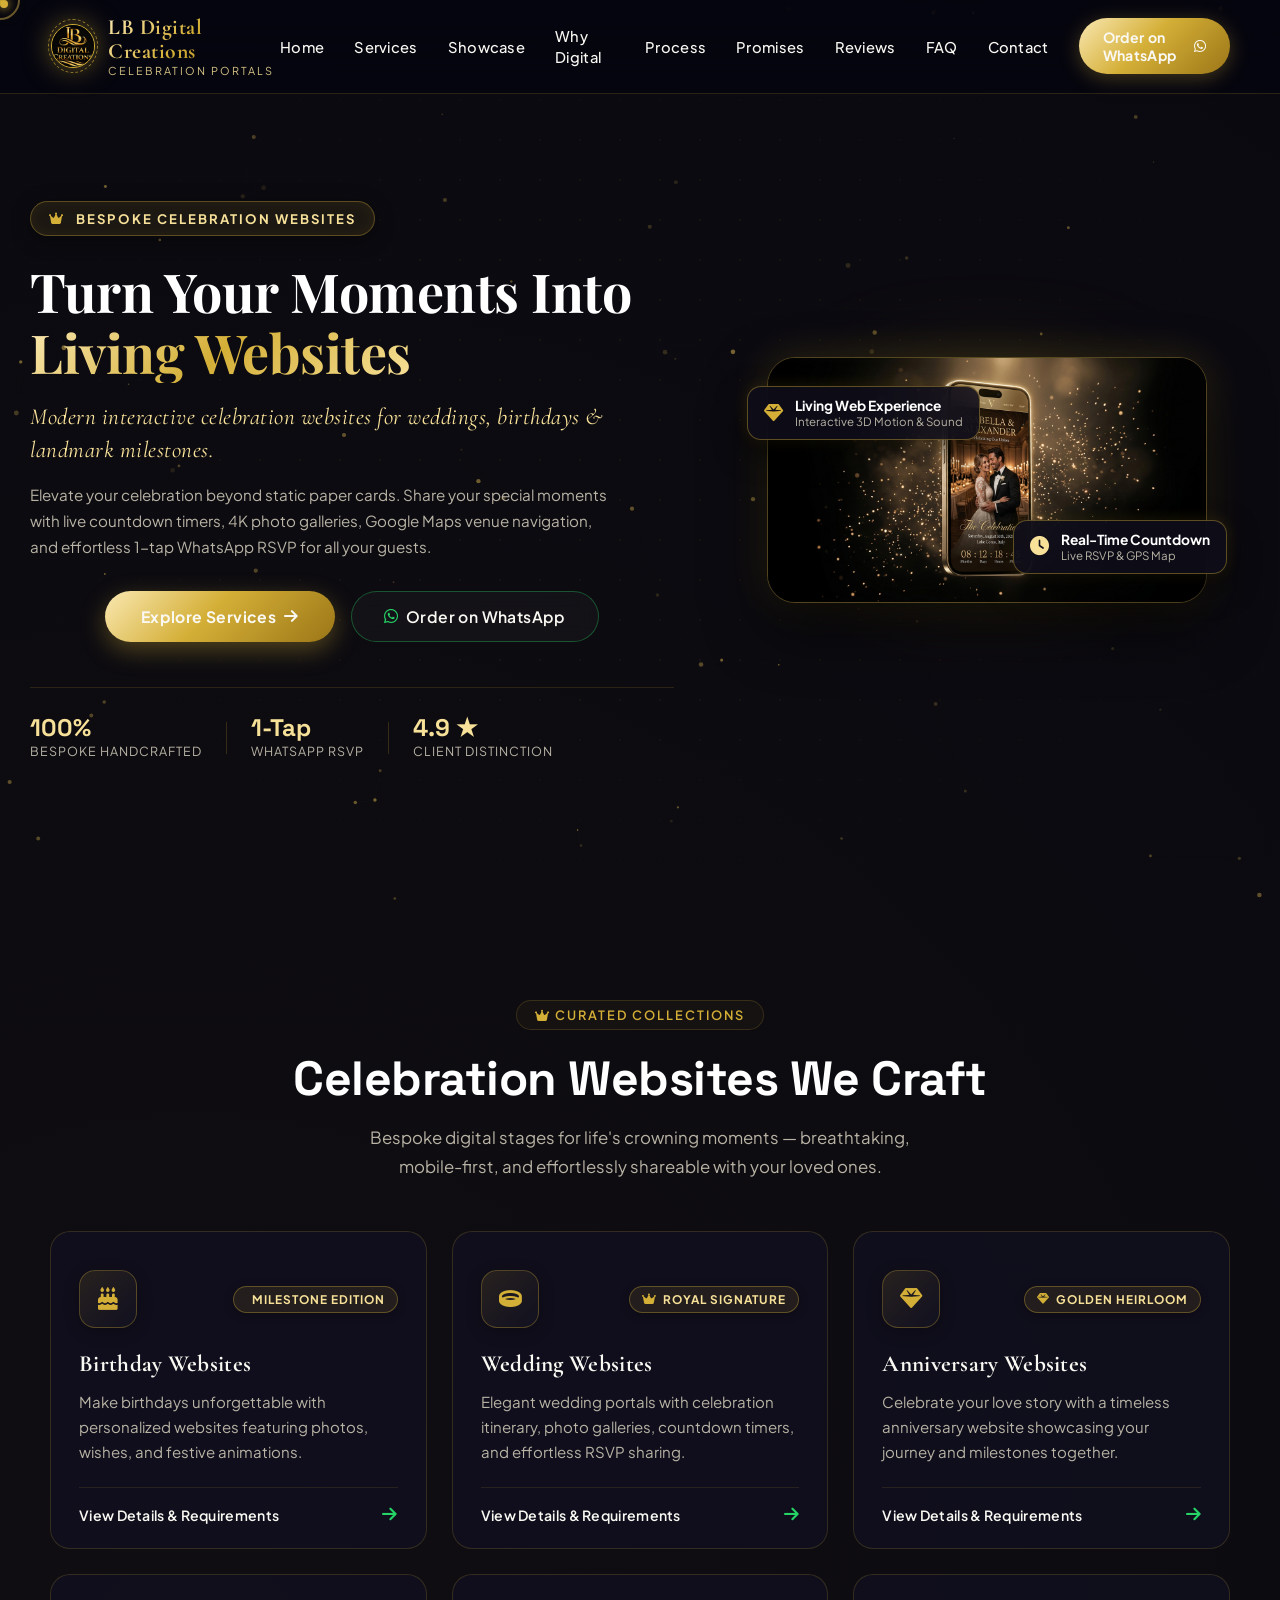
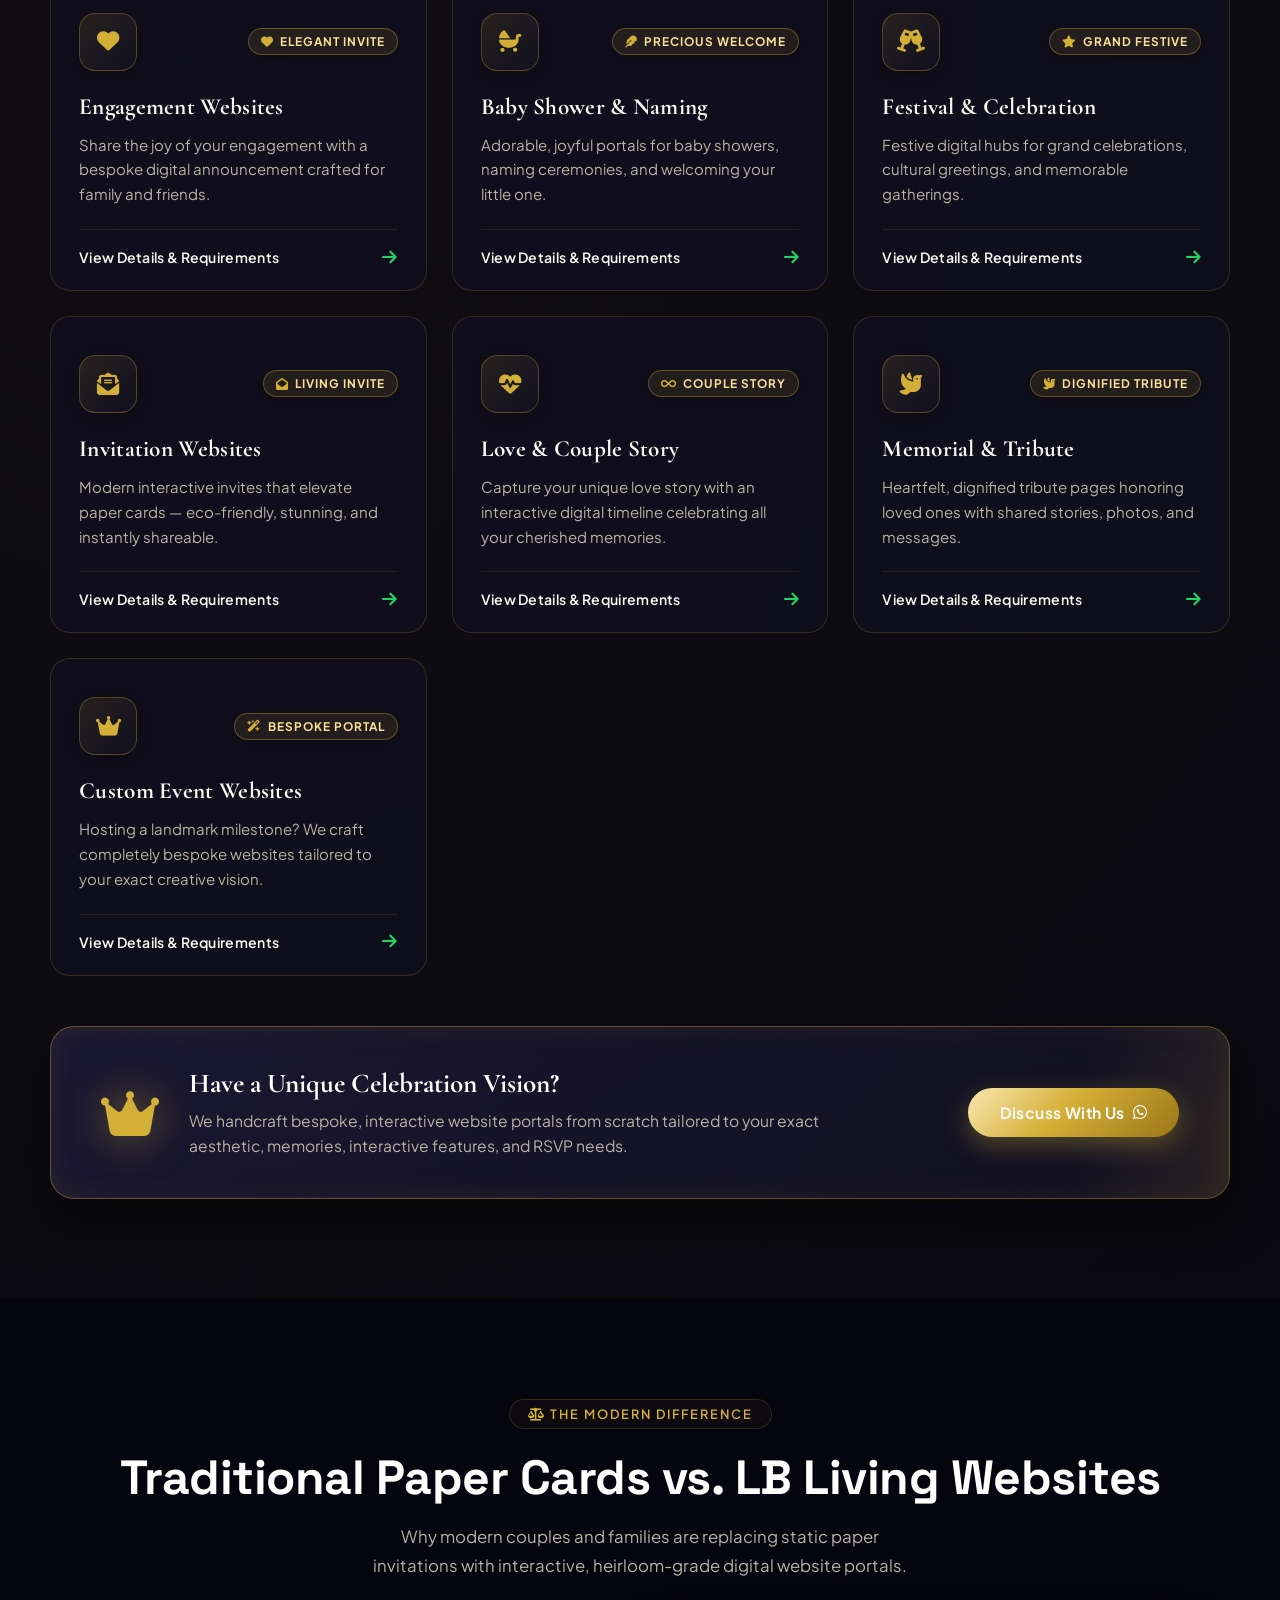
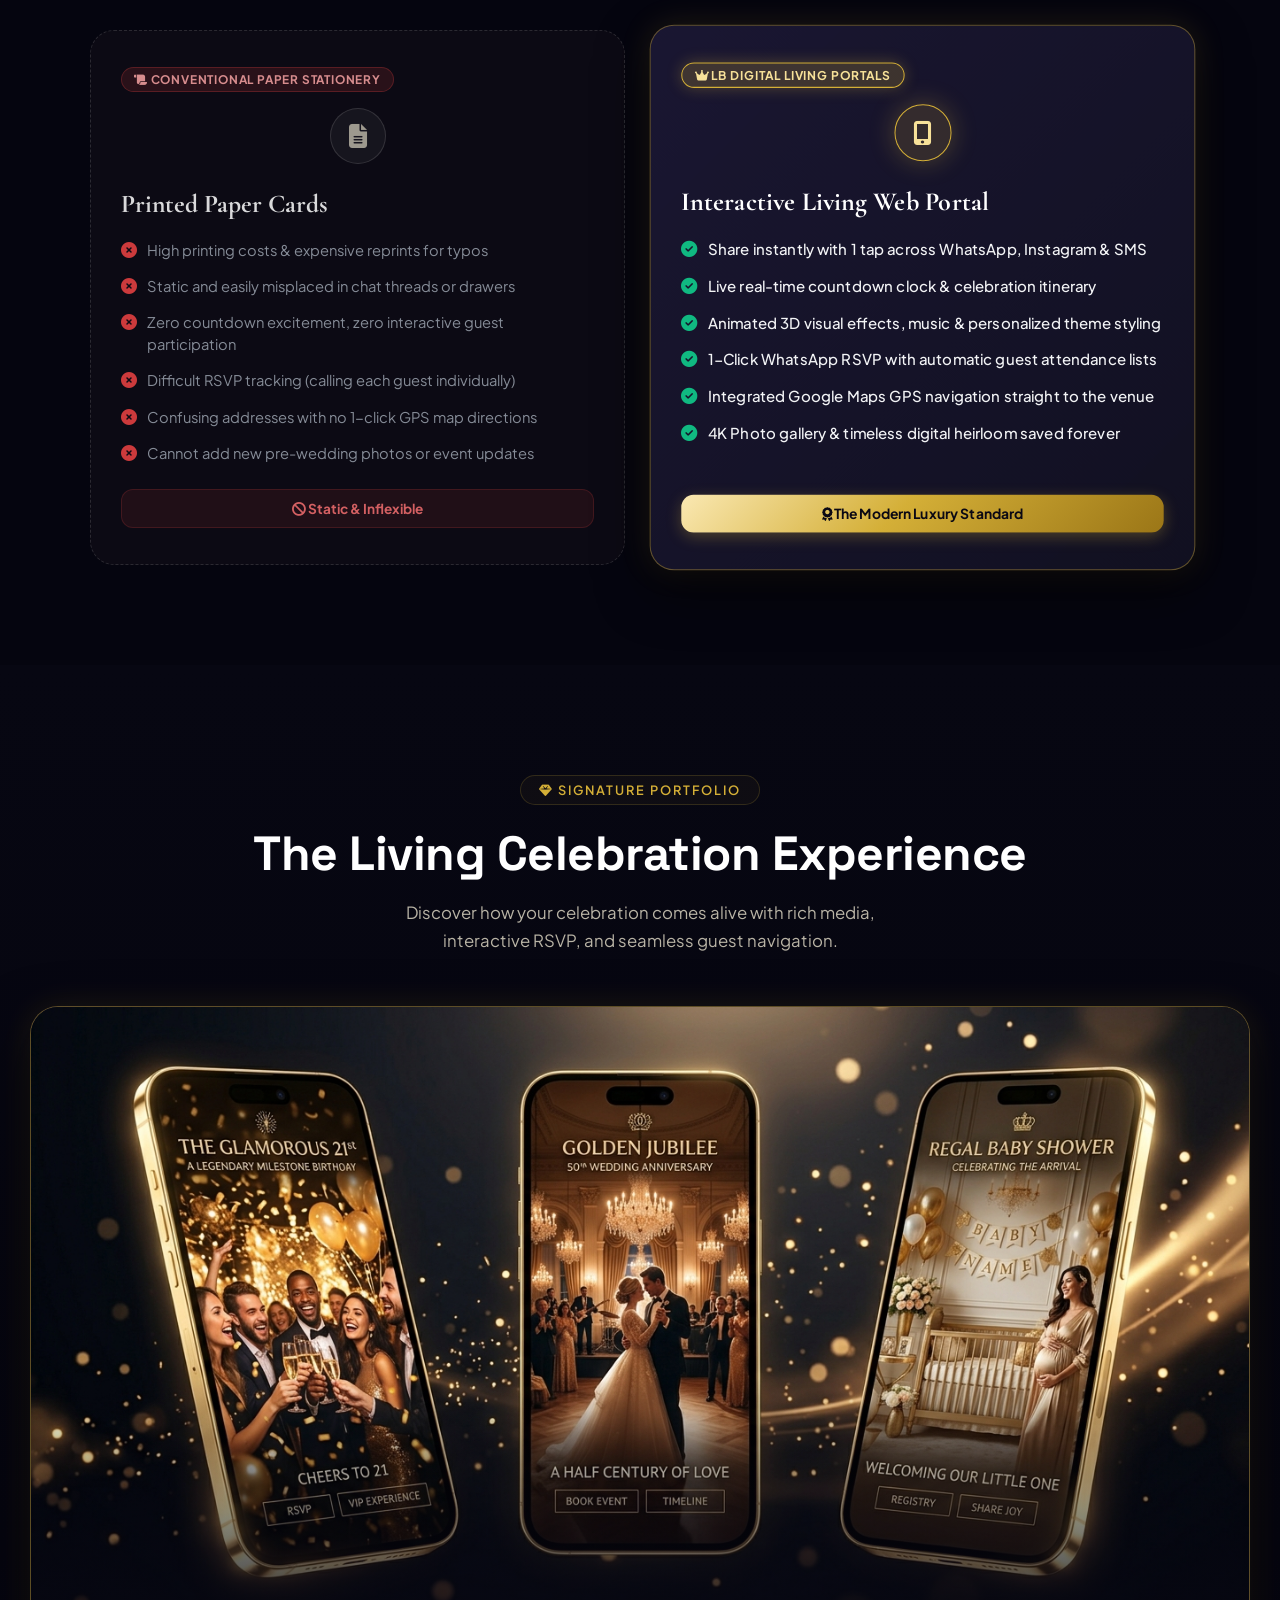
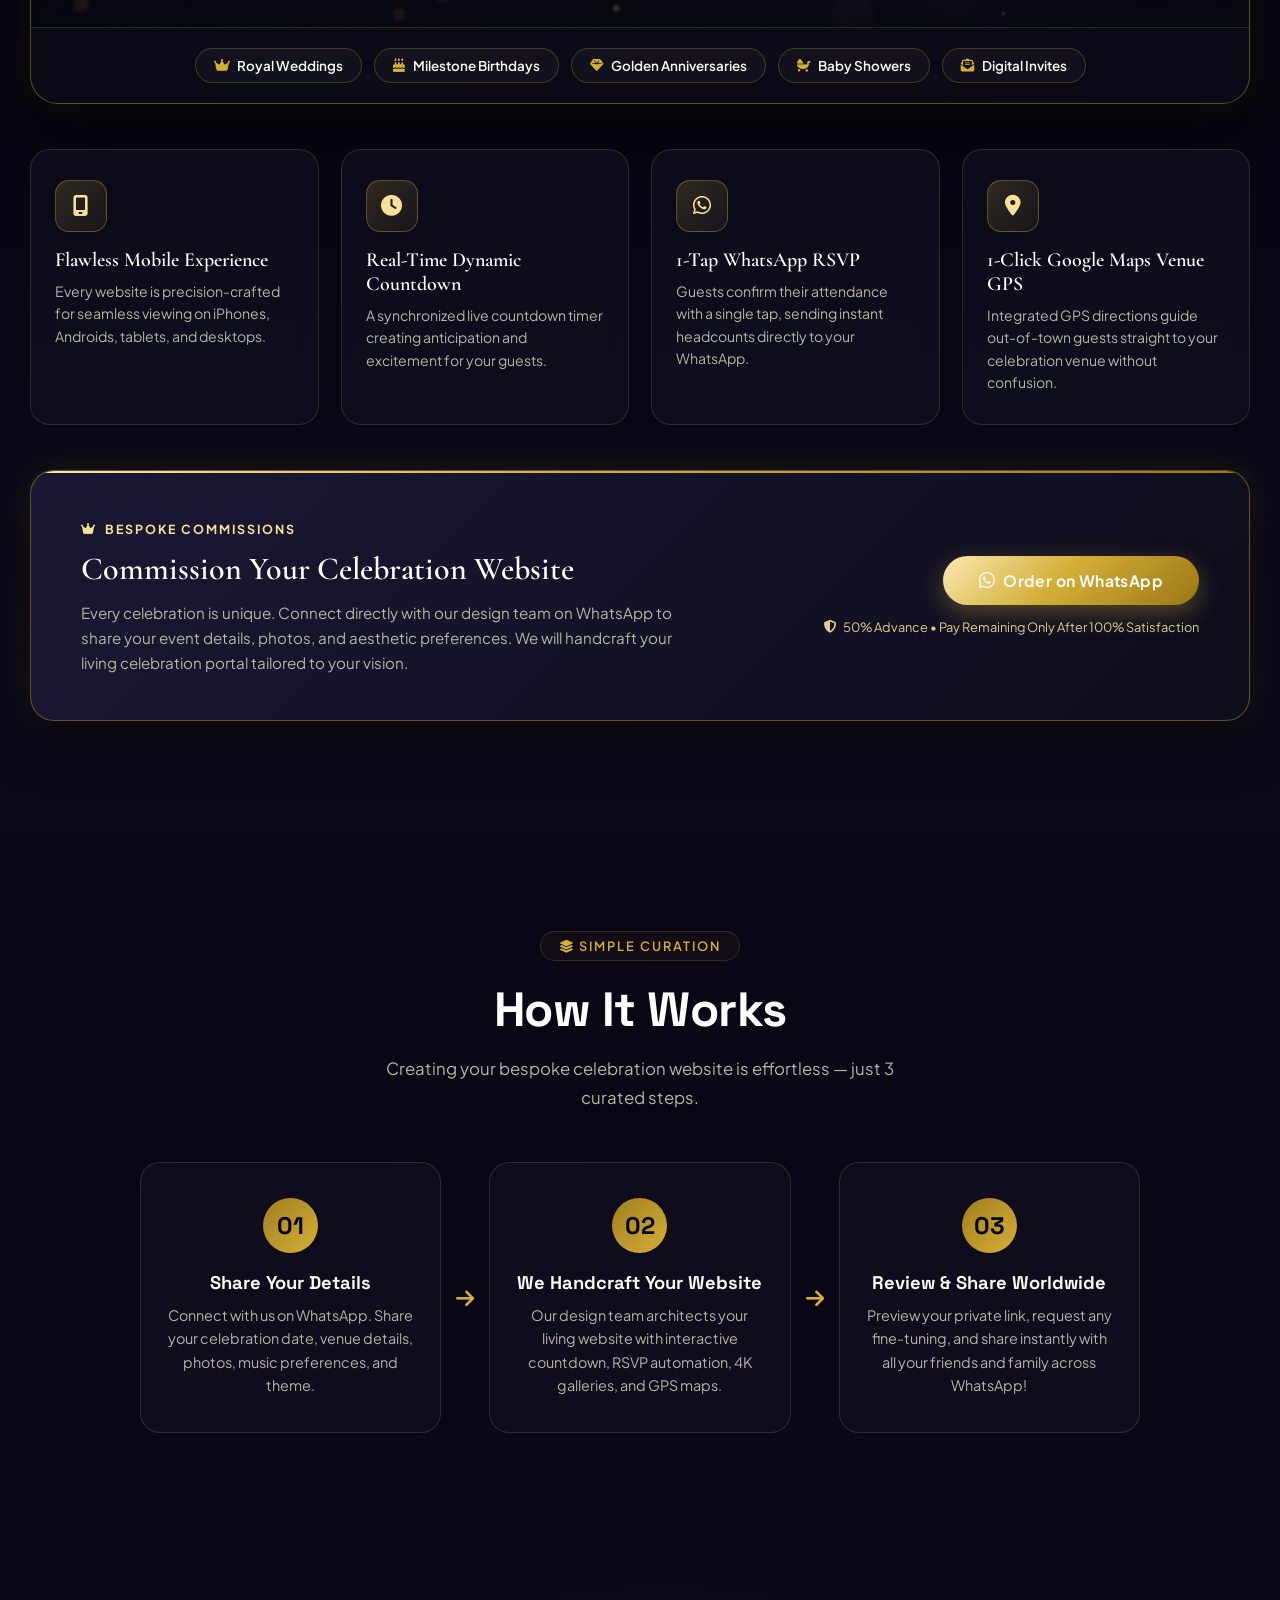
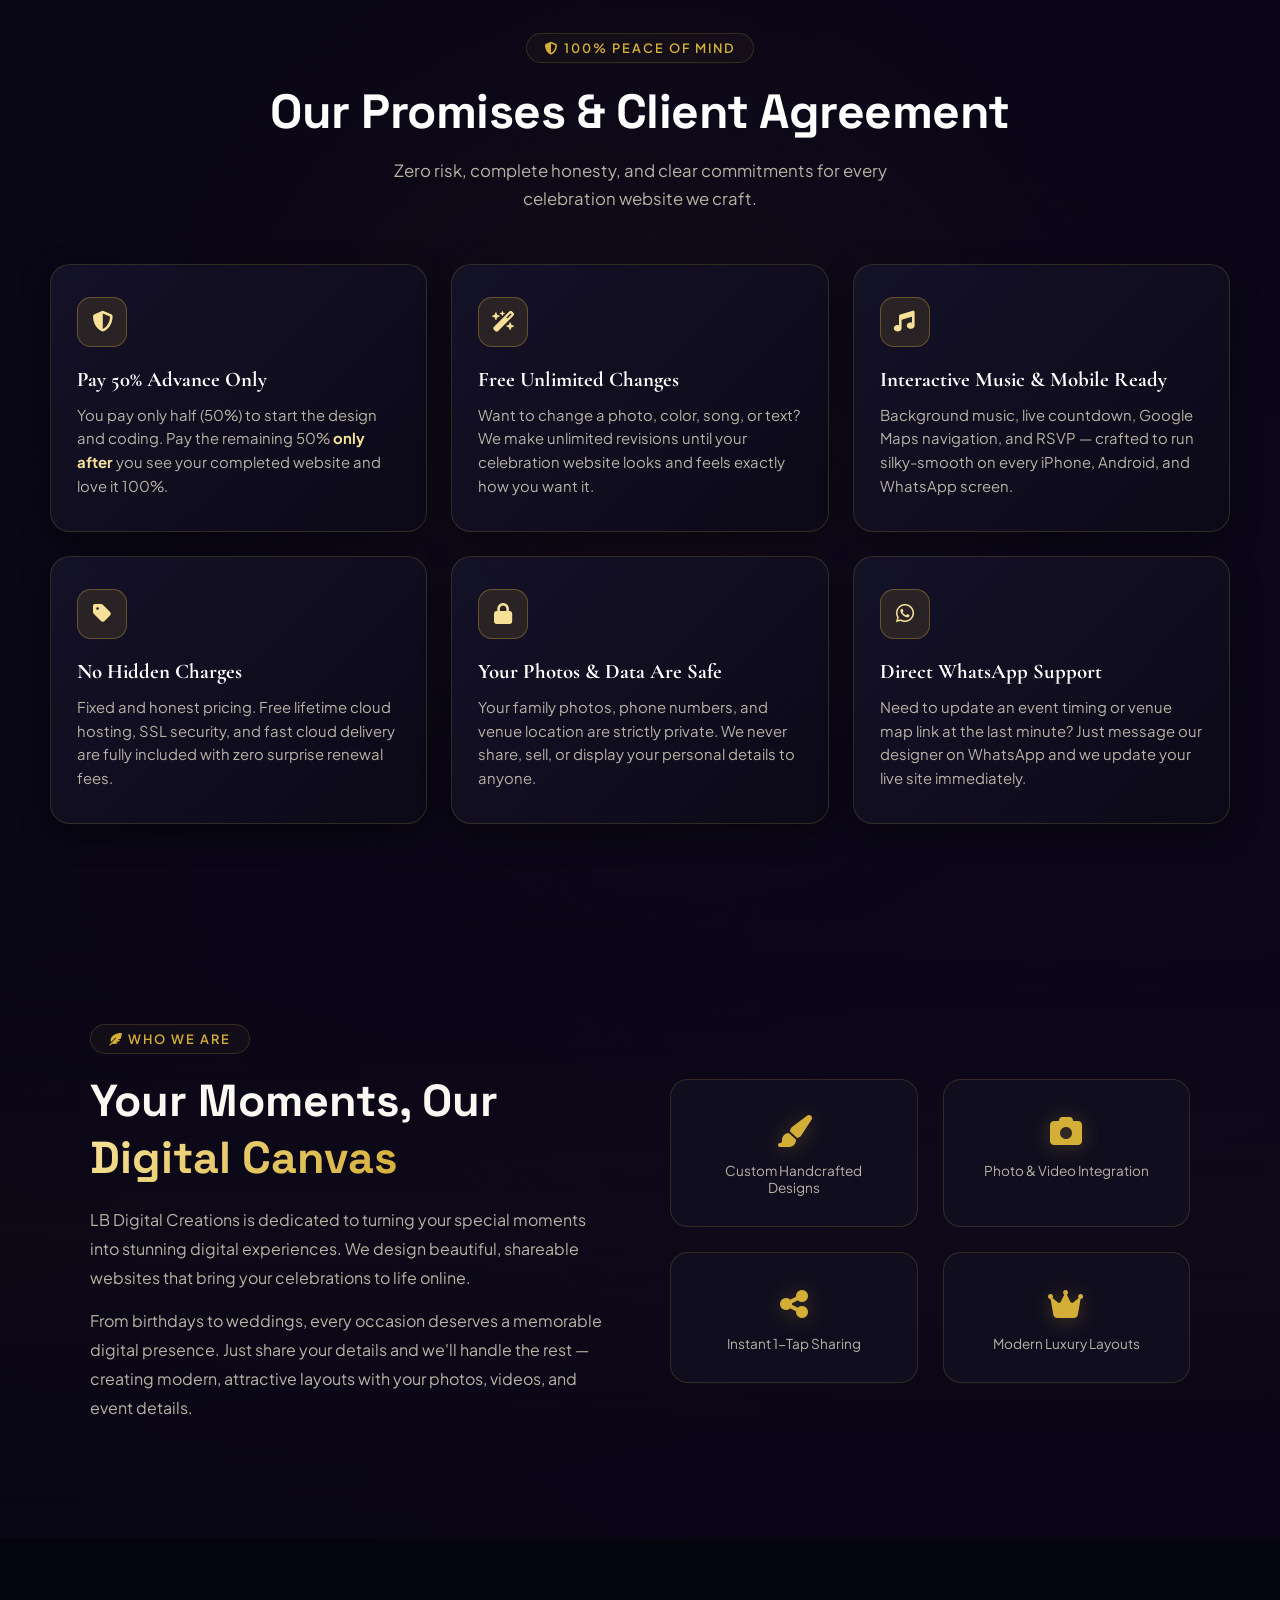
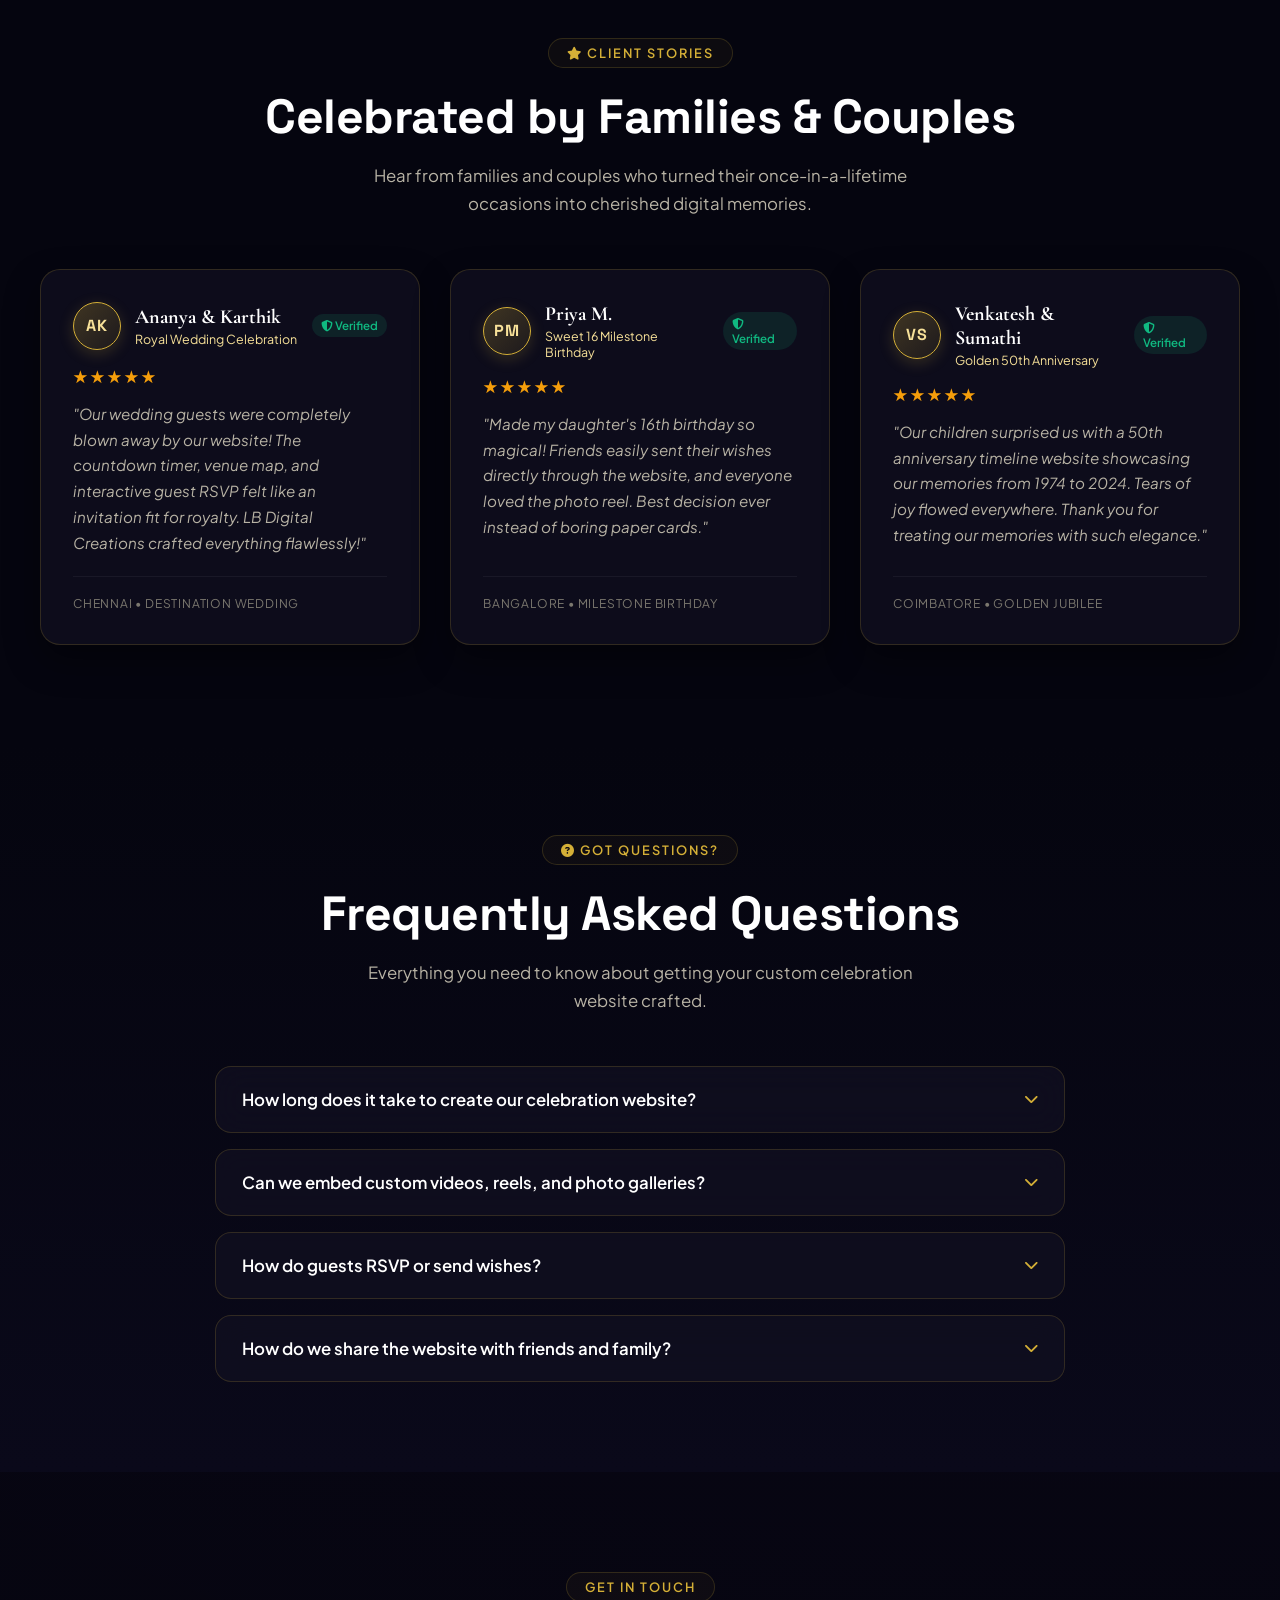
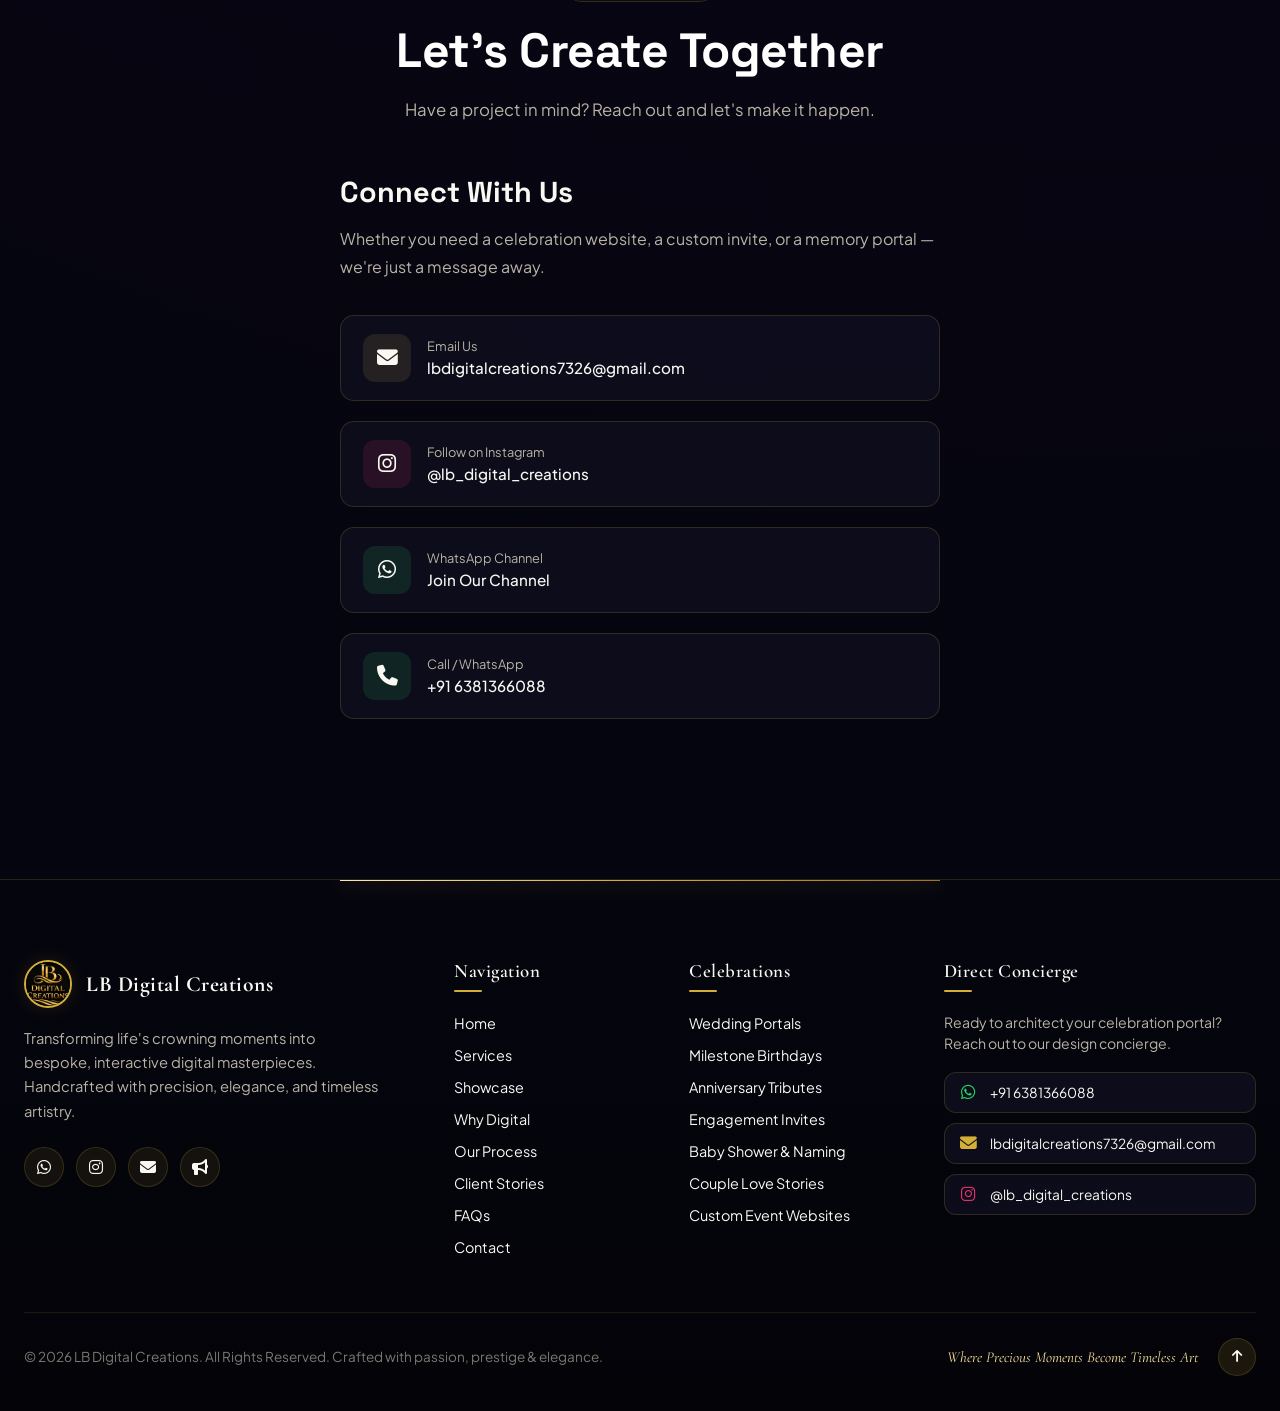
==== commit 4b85ab0d: "Replace delivery promise with Interactive Music and Mobile Ready card" ====
--- a/index.html
+++ b/index.html
@@ -520,10 +520,10 @@
       <!-- PROMISE 3 -->
       <div class="promise-card">
         <div class="promise-icon-wrap">
-          <i class="fas fa-bolt"></i>
-        </div>
-        <h3>Fast 24–48 Hour Delivery</h3>
-        <p>We deliver your completed website in 24 to 48 hours — well before your event date so you can share your smart invitation card with guests on time.</p>
+          <i class="fas fa-music"></i>
+        </div>
+        <h3>Interactive Music &amp; Mobile Ready</h3>
+        <p>Background music, live countdown, Google Maps navigation, and RSVP — crafted to run silky-smooth on every iPhone, Android, and WhatsApp screen.</p>
       </div>
 
       <!-- PROMISE 4 -->
@@ -532,7 +532,7 @@
           <i class="fas fa-tag"></i>
         </div>
         <h3>No Hidden Charges</h3>
-        <p>Fixed and honest pricing. Free lifetime cloud hosting, SSL security, and mobile responsiveness are fully included with zero surprise renewal fees.</p>
+        <p>Fixed and honest pricing. Free lifetime cloud hosting, SSL security, and fast cloud delivery are fully included with zero surprise renewal fees.</p>
       </div>
 
       <!-- PROMISE 5 -->
